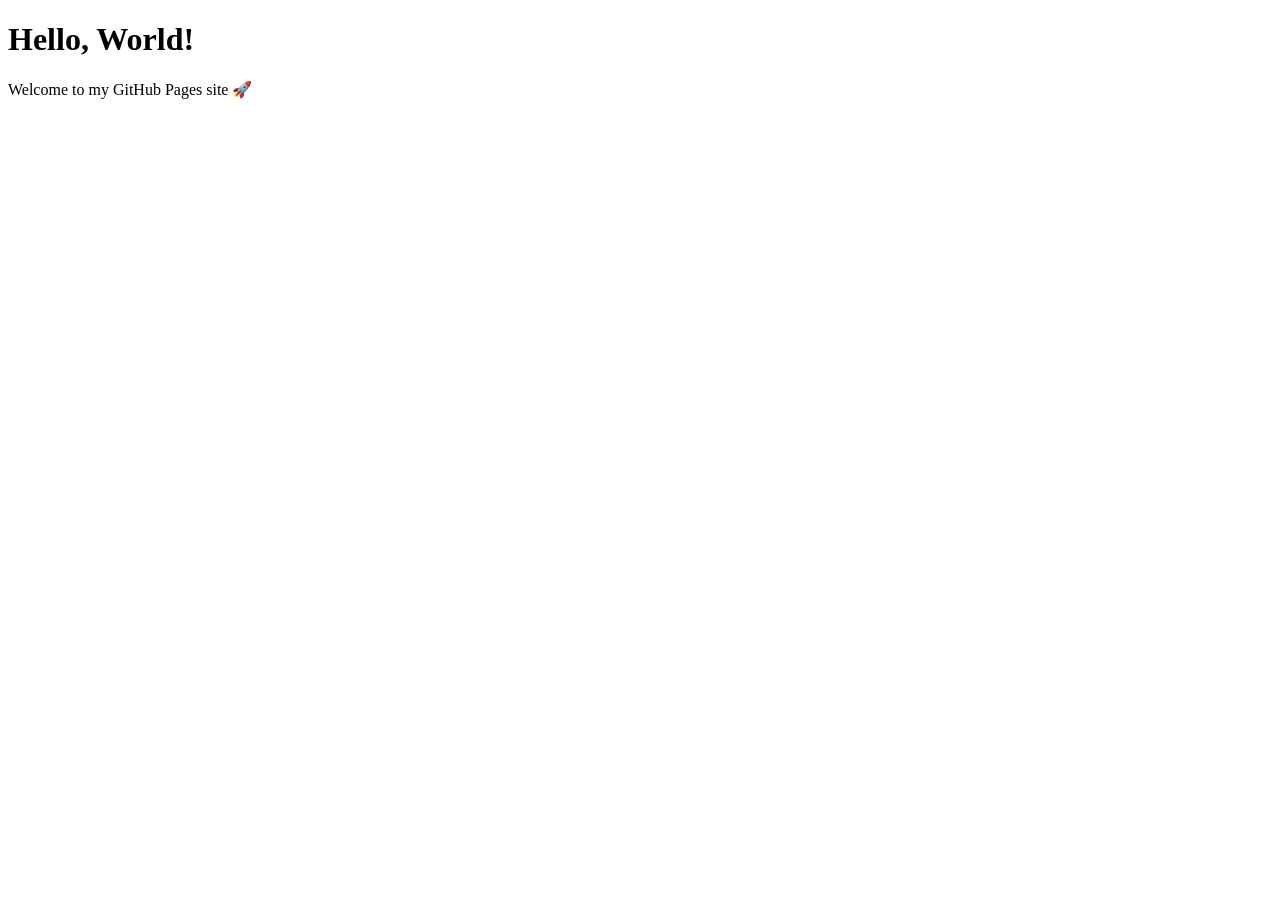
==== index.html @ f32f988d "Create index.html the main content" ====
<!DOCTYPE html>
<html>
<head>
  <title>My Website</title>
  <link rel="stylesheet" href="style.css">
</head>
<body>
  <h1>Hello, World!</h1>
  <p>Welcome to my GitHub Pages site 🚀</p>
</body>
</html>
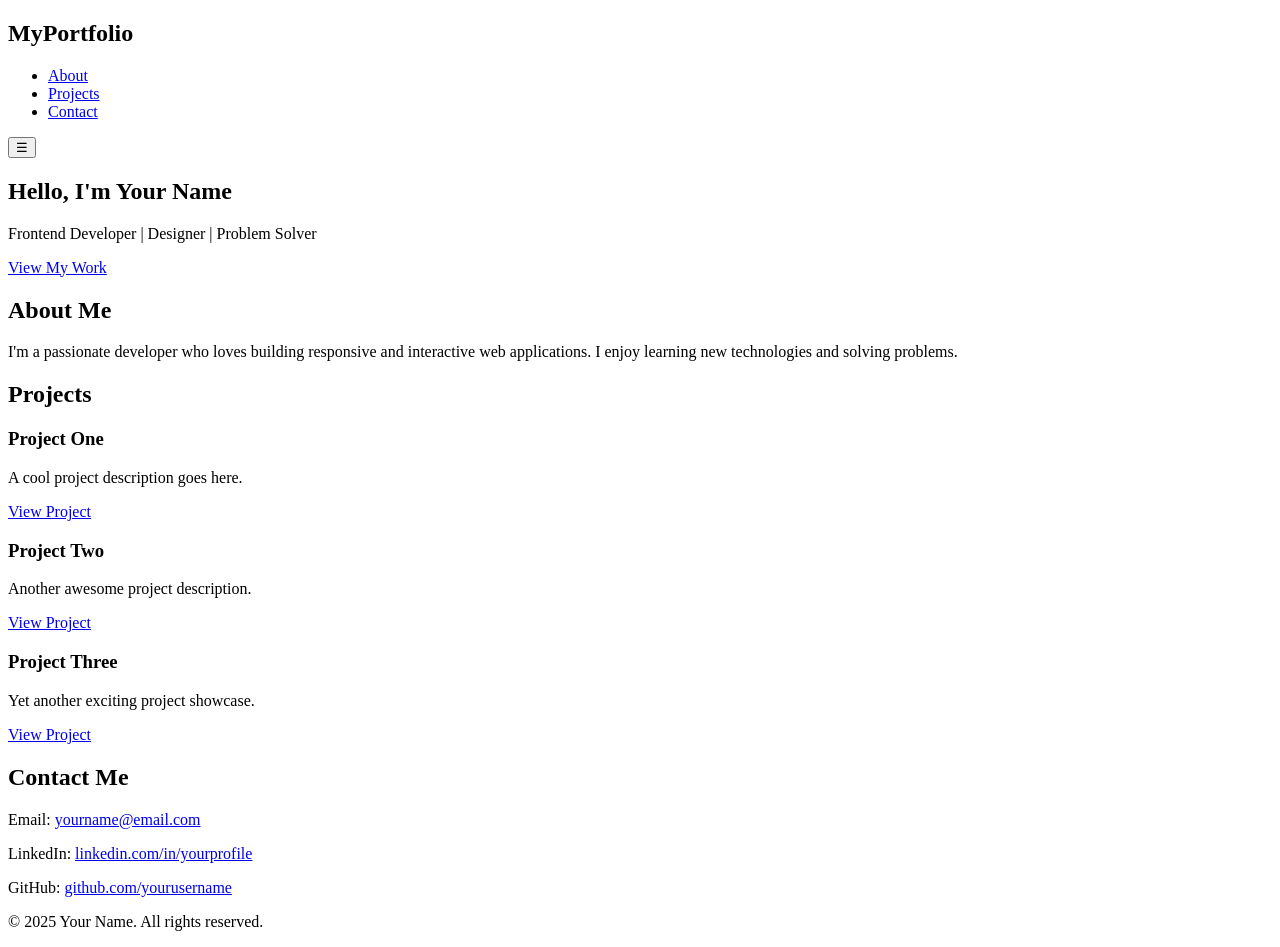
==== commit 54ddad74: "Update index.html" ====
--- a/index.html
+++ b/index.html
@@ -1,11 +1,77 @@
 <!DOCTYPE html>
-<html>
+<html lang="en">
 <head>
-  <title>My Website</title>
+  <meta charset="UTF-8">
+  <meta name="viewport" content="width=device-width, initial-scale=1.0">
+  <title>My Portfolio</title>
   <link rel="stylesheet" href="style.css">
 </head>
 <body>
-  <h1>Hello, World!</h1>
-  <p>Welcome to my GitHub Pages site 🚀</p>
+  <!-- Navigation -->
+  <header>
+    <nav class="navbar">
+      <h1 class="logo">MyPortfolio</h1>
+      <ul class="nav-links">
+        <li><a href="#about">About</a></li>
+        <li><a href="#projects">Projects</a></li>
+        <li><a href="#contact">Contact</a></li>
+      </ul>
+      <button class="menu-toggle">☰</button>
+    </nav>
+  </header>
+
+  <!-- Hero Section -->
+  <section class="hero">
+    <div class="hero-content">
+      <h2>Hello, I'm <span>Your Name</span></h2>
+      <p>Frontend Developer | Designer | Problem Solver</p>
+      <a href="#projects" class="btn">View My Work</a>
+    </div>
+  </section>
+
+  <!-- About Section -->
+  <section id="about" class="about">
+    <h2>About Me</h2>
+    <p>
+      I'm a passionate developer who loves building responsive and interactive
+      web applications. I enjoy learning new technologies and solving problems.
+    </p>
+  </section>
+
+  <!-- Projects Section -->
+  <section id="projects" class="projects">
+    <h2>Projects</h2>
+    <div class="project-grid">
+      <div class="project-card">
+        <h3>Project One</h3>
+        <p>A cool project description goes here.</p>
+        <a href="#" target="_blank">View Project</a>
+      </div>
+      <div class="project-card">
+        <h3>Project Two</h3>
+        <p>Another awesome project description.</p>
+        <a href="#" target="_blank">View Project</a>
+      </div>
+      <div class="project-card">
+        <h3>Project Three</h3>
+        <p>Yet another exciting project showcase.</p>
+        <a href="#" target="_blank">View Project</a>
+      </div>
+    </div>
+  </section>
+
+  <!-- Contact Section -->
+  <section id="contact" class="contact">
+    <h2>Contact Me</h2>
+    <p>Email: <a href="mailto:yourname@email.com">yourname@email.com</a></p>
+    <p>LinkedIn: <a href="#">linkedin.com/in/yourprofile</a></p>
+    <p>GitHub: <a href="#">github.com/yourusername</a></p>
+  </section>
+
+  <footer>
+    <p>© 2025 Your Name. All rights reserved.</p>
+  </footer>
+
+  <script src="script.js"></script>
 </body>
 </html>
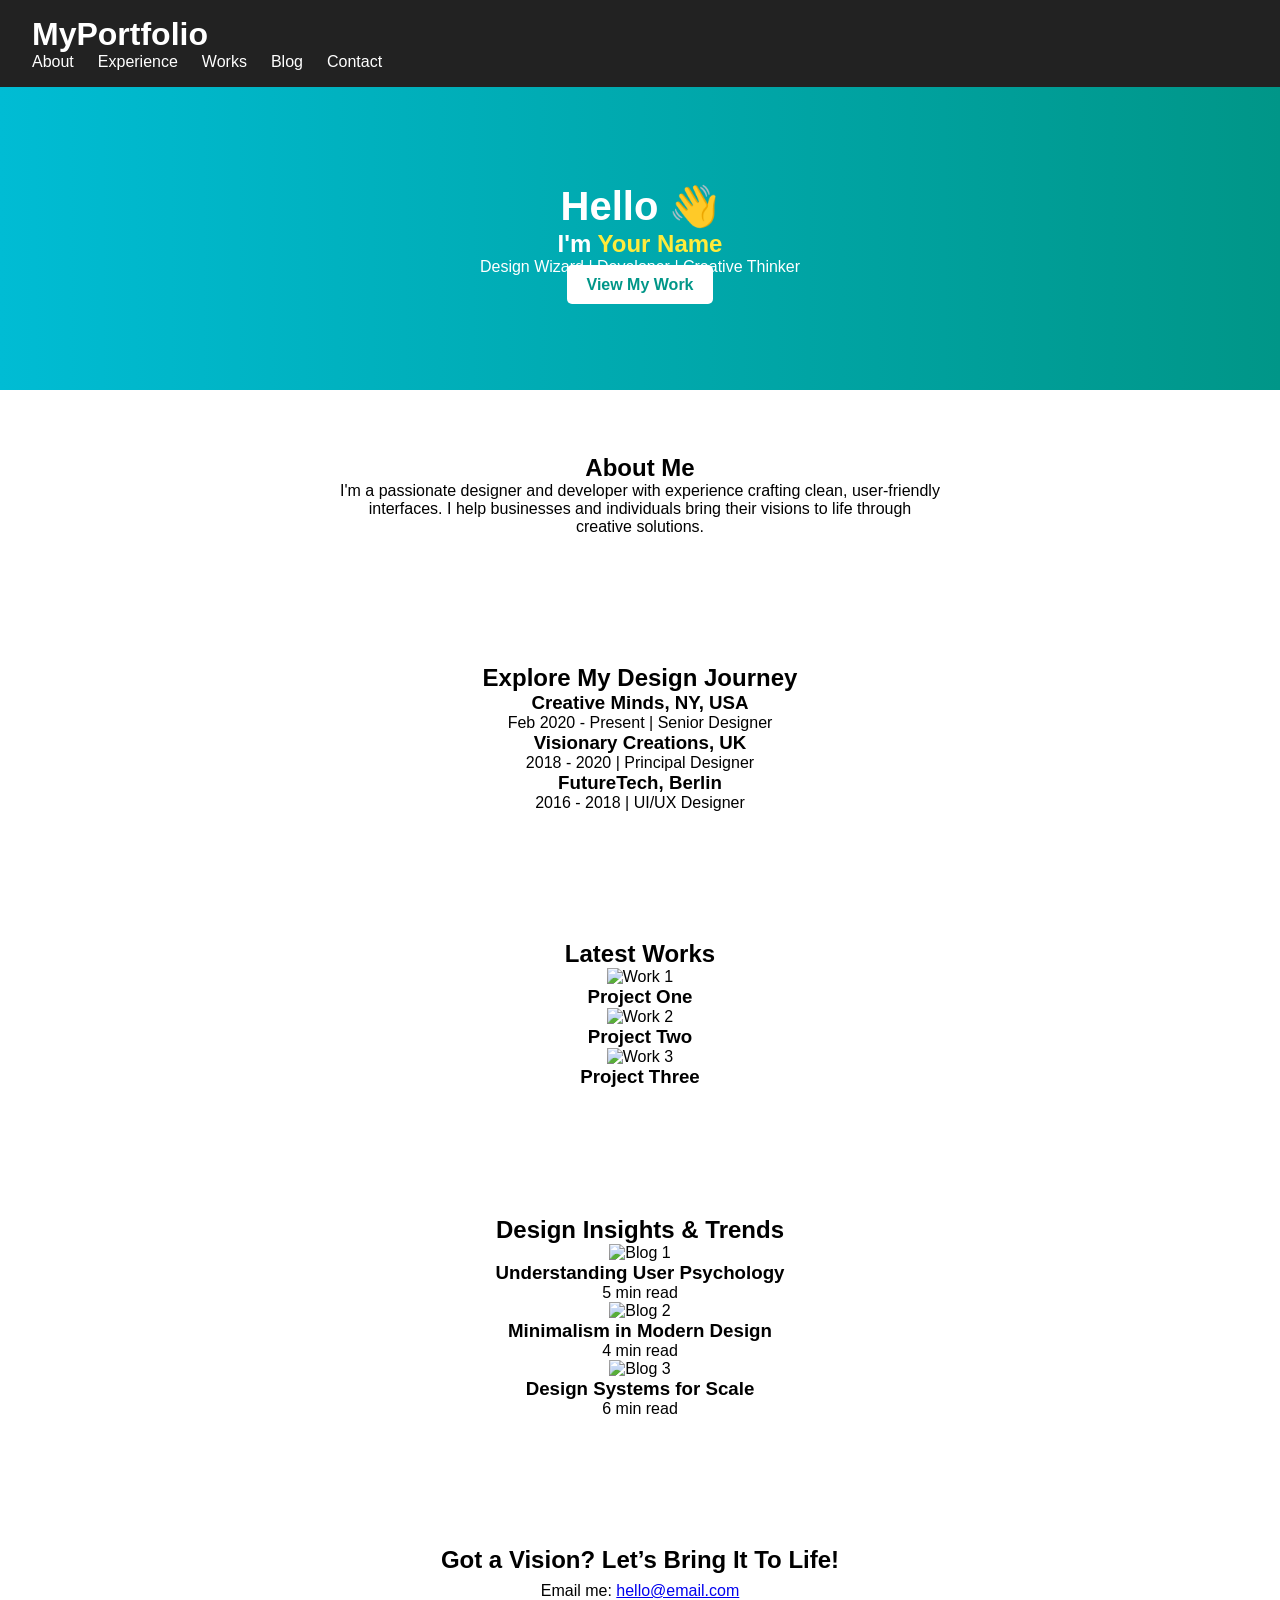
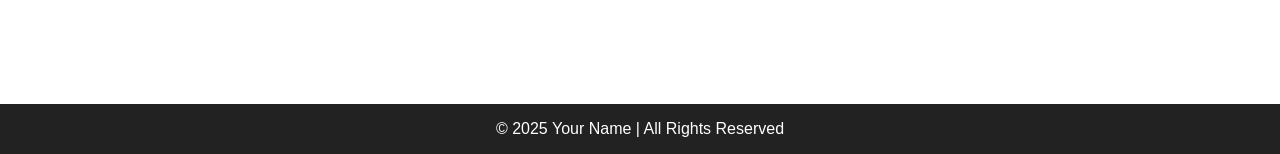
==== commit 08424e68: "Update index.html update UI" ====
--- a/index.html
+++ b/index.html
@@ -3,73 +3,115 @@
 <head>
   <meta charset="UTF-8">
   <meta name="viewport" content="width=device-width, initial-scale=1.0">
-  <title>My Portfolio</title>
+  <title>Personal Portfolio</title>
   <link rel="stylesheet" href="style.css">
 </head>
 <body>
-  <!-- Navigation -->
-  <header>
-    <nav class="navbar">
+  <!-- Navbar -->
+  <header class="navbar">
+    <div class="container nav-container">
       <h1 class="logo">MyPortfolio</h1>
-      <ul class="nav-links">
-        <li><a href="#about">About</a></li>
-        <li><a href="#projects">Projects</a></li>
-        <li><a href="#contact">Contact</a></li>
-      </ul>
-      <button class="menu-toggle">☰</button>
-    </nav>
+      <nav>
+        <ul class="nav-links">
+          <li><a href="#about">About</a></li>
+          <li><a href="#experience">Experience</a></li>
+          <li><a href="#portfolio">Works</a></li>
+          <li><a href="#blog">Blog</a></li>
+          <li><a href="#contact">Contact</a></li>
+        </ul>
+      </nav>
+    </div>
   </header>
 
   <!-- Hero Section -->
   <section class="hero">
-    <div class="hero-content">
-      <h2>Hello, I'm <span>Your Name</span></h2>
-      <p>Frontend Developer | Designer | Problem Solver</p>
-      <a href="#projects" class="btn">View My Work</a>
+    <div class="container hero-content">
+      <h2>Hello 👋</h2>
+      <h1>I'm <span>Your Name</span></h1>
+      <p>Design Wizard | Developer | Creative Thinker</p>
+      <a href="#portfolio" class="btn">View My Work</a>
     </div>
   </section>
 
   <!-- About Section -->
-  <section id="about" class="about">
+  <section id="about" class="about container">
     <h2>About Me</h2>
     <p>
-      I'm a passionate developer who loves building responsive and interactive
-      web applications. I enjoy learning new technologies and solving problems.
+      I'm a passionate designer and developer with experience crafting clean,
+      user-friendly interfaces. I help businesses and individuals bring their
+      visions to life through creative solutions.
     </p>
   </section>
 
-  <!-- Projects Section -->
-  <section id="projects" class="projects">
-    <h2>Projects</h2>
-    <div class="project-grid">
-      <div class="project-card">
+  <!-- Experience Section -->
+  <section id="experience" class="experience container">
+    <h2>Explore My Design Journey</h2>
+    <div class="experience-list">
+      <div class="exp-item">
+        <h3>Creative Minds, NY, USA</h3>
+        <p>Feb 2020 - Present | Senior Designer</p>
+      </div>
+      <div class="exp-item">
+        <h3>Visionary Creations, UK</h3>
+        <p>2018 - 2020 | Principal Designer</p>
+      </div>
+      <div class="exp-item">
+        <h3>FutureTech, Berlin</h3>
+        <p>2016 - 2018 | UI/UX Designer</p>
+      </div>
+    </div>
+  </section>
+
+  <!-- Portfolio Section -->
+  <section id="portfolio" class="portfolio container">
+    <h2>Latest Works</h2>
+    <div class="grid">
+      <div class="card">
+        <img src="images/work1.jpg" alt="Work 1">
         <h3>Project One</h3>
-        <p>A cool project description goes here.</p>
-        <a href="#" target="_blank">View Project</a>
       </div>
-      <div class="project-card">
+      <div class="card">
+        <img src="images/work2.jpg" alt="Work 2">
         <h3>Project Two</h3>
-        <p>Another awesome project description.</p>
-        <a href="#" target="_blank">View Project</a>
       </div>
-      <div class="project-card">
+      <div class="card">
+        <img src="images/work3.jpg" alt="Work 3">
         <h3>Project Three</h3>
-        <p>Yet another exciting project showcase.</p>
-        <a href="#" target="_blank">View Project</a>
+      </div>
+    </div>
+  </section>
+
+  <!-- Blog Section -->
+  <section id="blog" class="blog container">
+    <h2>Design Insights & Trends</h2>
+    <div class="grid">
+      <div class="card">
+        <img src="images/blog1.jpg" alt="Blog 1">
+        <h3>Understanding User Psychology</h3>
+        <p>5 min read</p>
+      </div>
+      <div class="card">
+        <img src="images/blog2.jpg" alt="Blog 2">
+        <h3>Minimalism in Modern Design</h3>
+        <p>4 min read</p>
+      </div>
+      <div class="card">
+        <img src="images/blog3.jpg" alt="Blog 3">
+        <h3>Design Systems for Scale</h3>
+        <p>6 min read</p>
       </div>
     </div>
   </section>
 
   <!-- Contact Section -->
-  <section id="contact" class="contact">
-    <h2>Contact Me</h2>
-    <p>Email: <a href="mailto:yourname@email.com">yourname@email.com</a></p>
-    <p>LinkedIn: <a href="#">linkedin.com/in/yourprofile</a></p>
-    <p>GitHub: <a href="#">github.com/yourusername</a></p>
+  <section id="contact" class="contact container">
+    <h2>Got a Vision? Let’s Bring It To Life!</h2>
+    <p>Email me: <a href="mailto:hello@email.com">hello@email.com</a></p>
   </section>
 
-  <footer>
-    <p>© 2025 Your Name. All rights reserved.</p>
+  <!-- Footer -->
+  <footer class="footer">
+    <p>© 2025 Your Name | All Rights Reserved</p>
   </footer>
 
   <script src="script.js"></script>
--- a/style.css
+++ b/style.css
@@ -0,0 +1,147 @@
+/* Reset */
+* {
+  margin: 0;
+  padding: 0;
+  box-sizing: border-box;
+  font-family: Arial, sans-serif;
+}
+
+/* Navbar */
+header {
+  background: #222;
+  color: #fff;
+  padding: 1rem 2rem;
+  position: sticky;
+  top: 0;
+  z-index: 1000;
+}
+
+.navbar {
+  display: flex;
+  justify-content: space-between;
+  align-items: center;
+}
+
+.nav-links {
+  list-style: none;
+  display: flex;
+  gap: 1.5rem;
+}
+
+.nav-links a {
+  text-decoration: none;
+  color: white;
+  transition: color 0.3s;
+}
+
+.nav-links a:hover {
+  color: #00bcd4;
+}
+
+.menu-toggle {
+  display: none;
+  background: none;
+  border: none;
+  color: white;
+  font-size: 1.5rem;
+}
+
+/* Hero Section */
+.hero {
+  background: linear-gradient(to right, #00bcd4, #009688);
+  color: white;
+  text-align: center;
+  padding: 6rem 2rem;
+}
+
+.hero h2 {
+  font-size: 2.5rem;
+}
+
+.hero span {
+  color: #ffeb3b;
+}
+
+.hero .btn {
+  margin-top: 1.5rem;
+  padding: 0.7rem 1.2rem;
+  background: white;
+  color: #009688;
+  border: none;
+  border-radius: 5px;
+  text-decoration: none;
+  font-weight: bold;
+}
+
+/* Sections */
+section {
+  padding: 4rem 2rem;
+  text-align: center;
+}
+
+.about p {
+  max-width: 600px;
+  margin: auto;
+}
+
+/* Projects */
+.project-grid {
+  display: grid;
+  grid-template-columns: repeat(auto-fit, minmax(250px, 1fr));
+  gap: 1.5rem;
+  margin-top: 2rem;
+}
+
+.project-card {
+  background: #f4f4f4;
+  padding: 1.5rem;
+  border-radius: 10px;
+  transition: transform 0.3s;
+}
+
+.project-card:hover {
+  transform: translateY(-5px);
+}
+
+.project-card a {
+  display: inline-block;
+  margin-top: 1rem;
+  text-decoration: none;
+  color: #009688;
+  font-weight: bold;
+}
+
+/* Contact */
+.contact p {
+  margin: 0.5rem 0;
+}
+
+footer {
+  background: #222;
+  color: white;
+  padding: 1rem;
+  text-align: center;
+  margin-top: 2rem;
+}
+
+/* Responsive */
+@media (max-width: 768px) {
+  .nav-links {
+    display: none;
+    flex-direction: column;
+    background: #333;
+    padding: 1rem;
+    position: absolute;
+    top: 60px;
+    right: 0;
+    width: 200px;
+  }
+
+  .nav-links.active {
+    display: flex;
+  }
+
+  .menu-toggle {
+    display: block;
+  }
+}
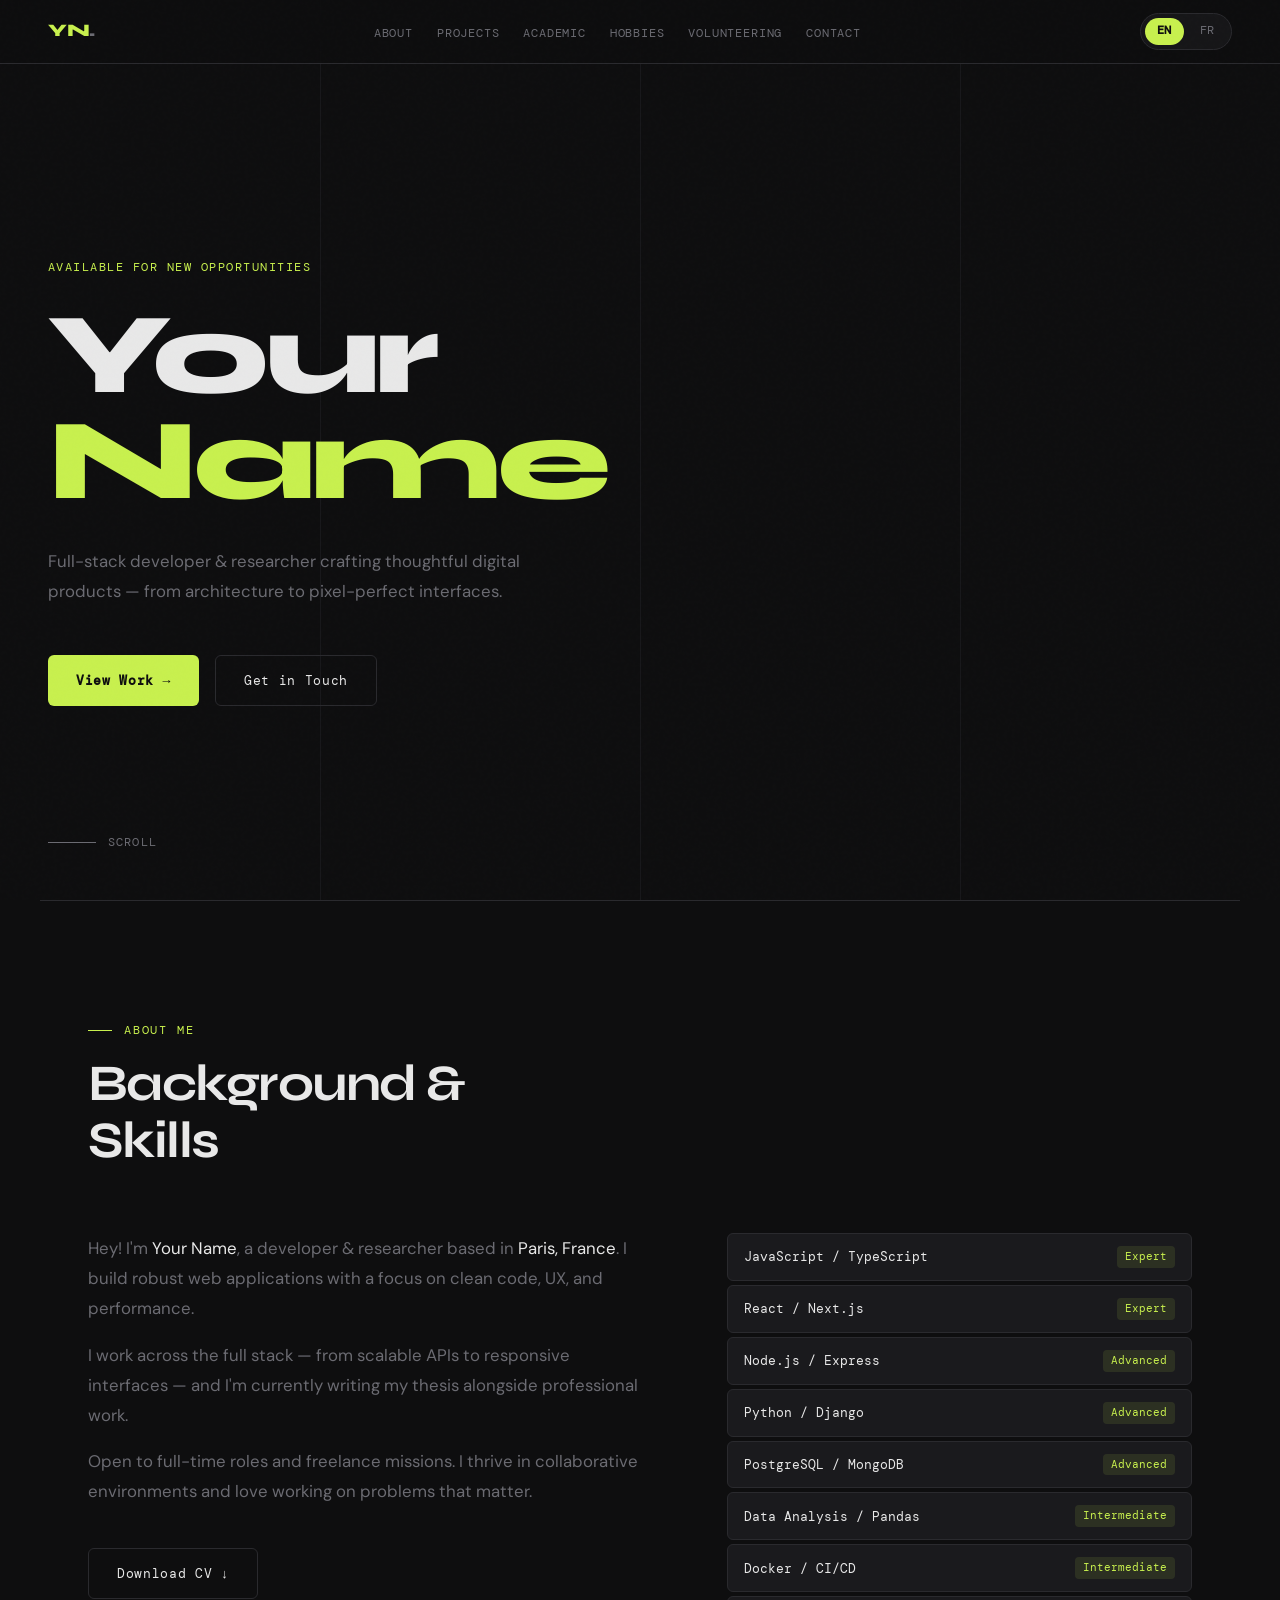
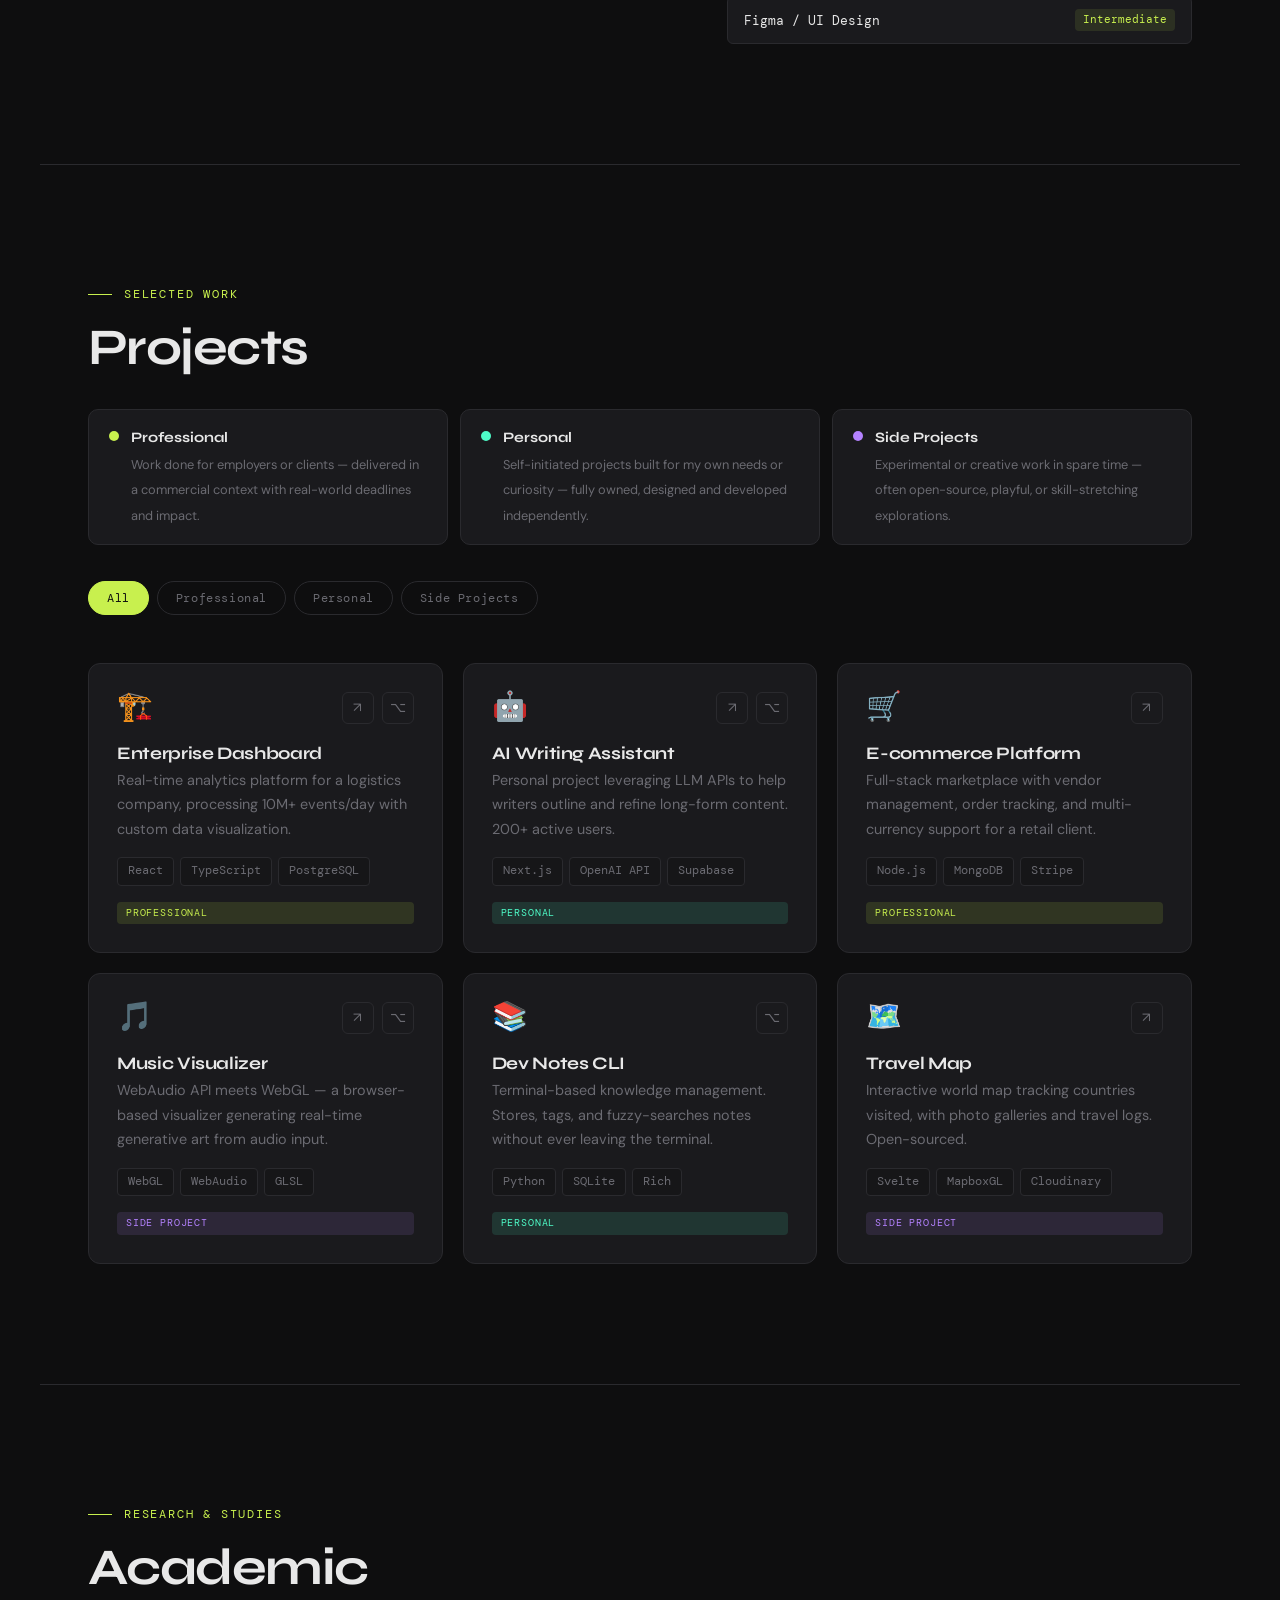
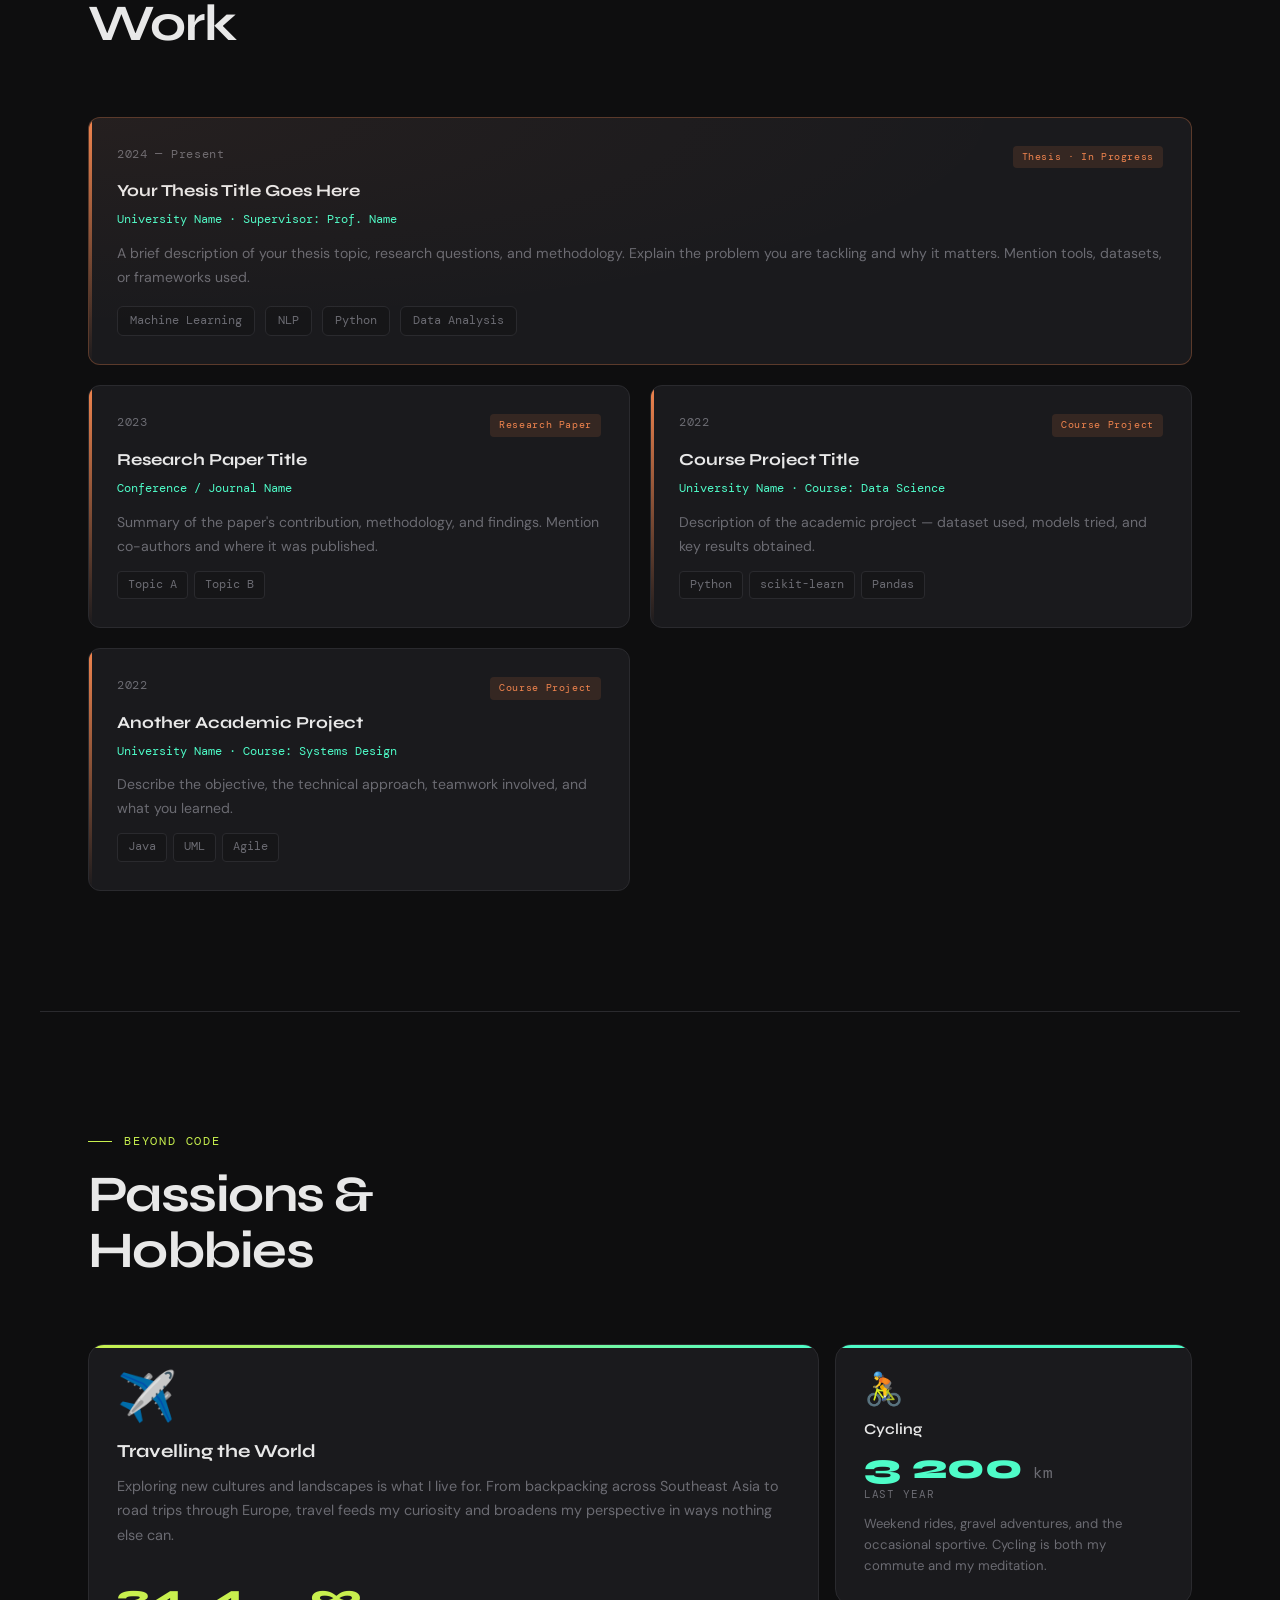
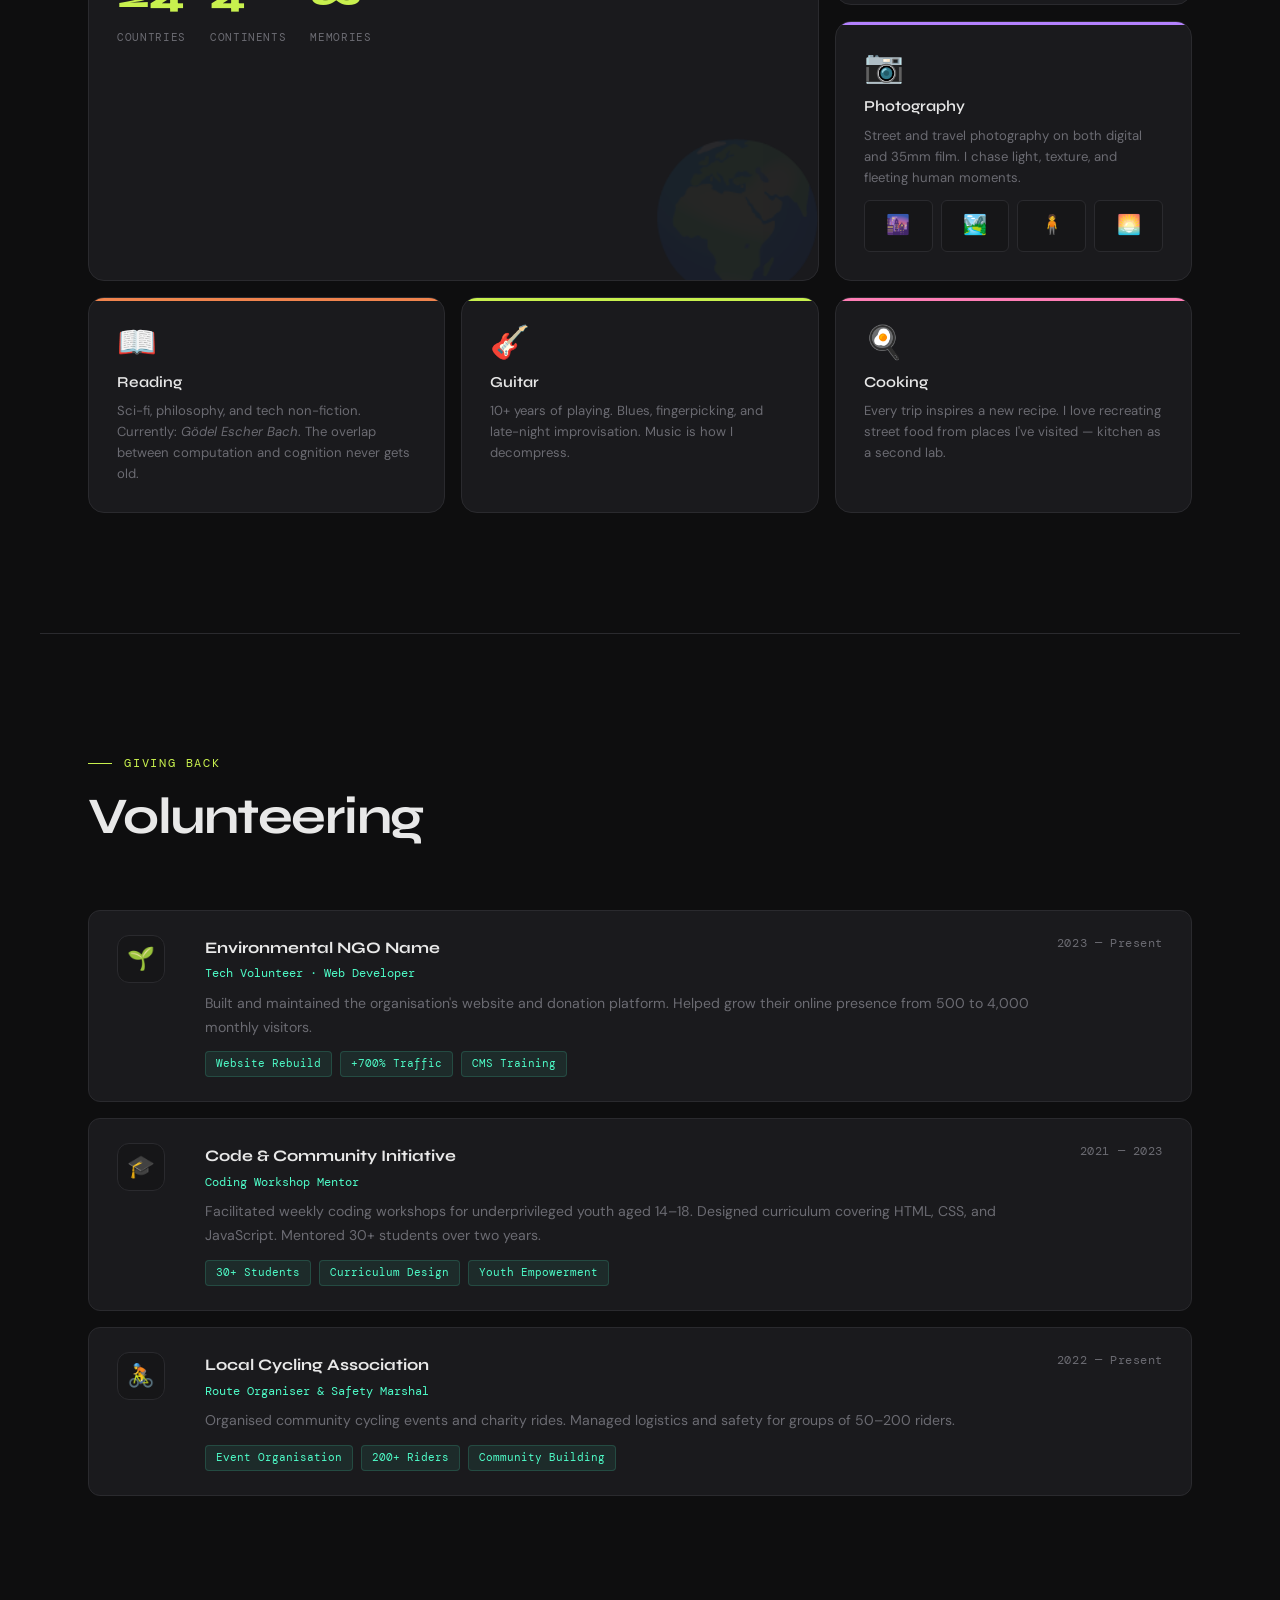
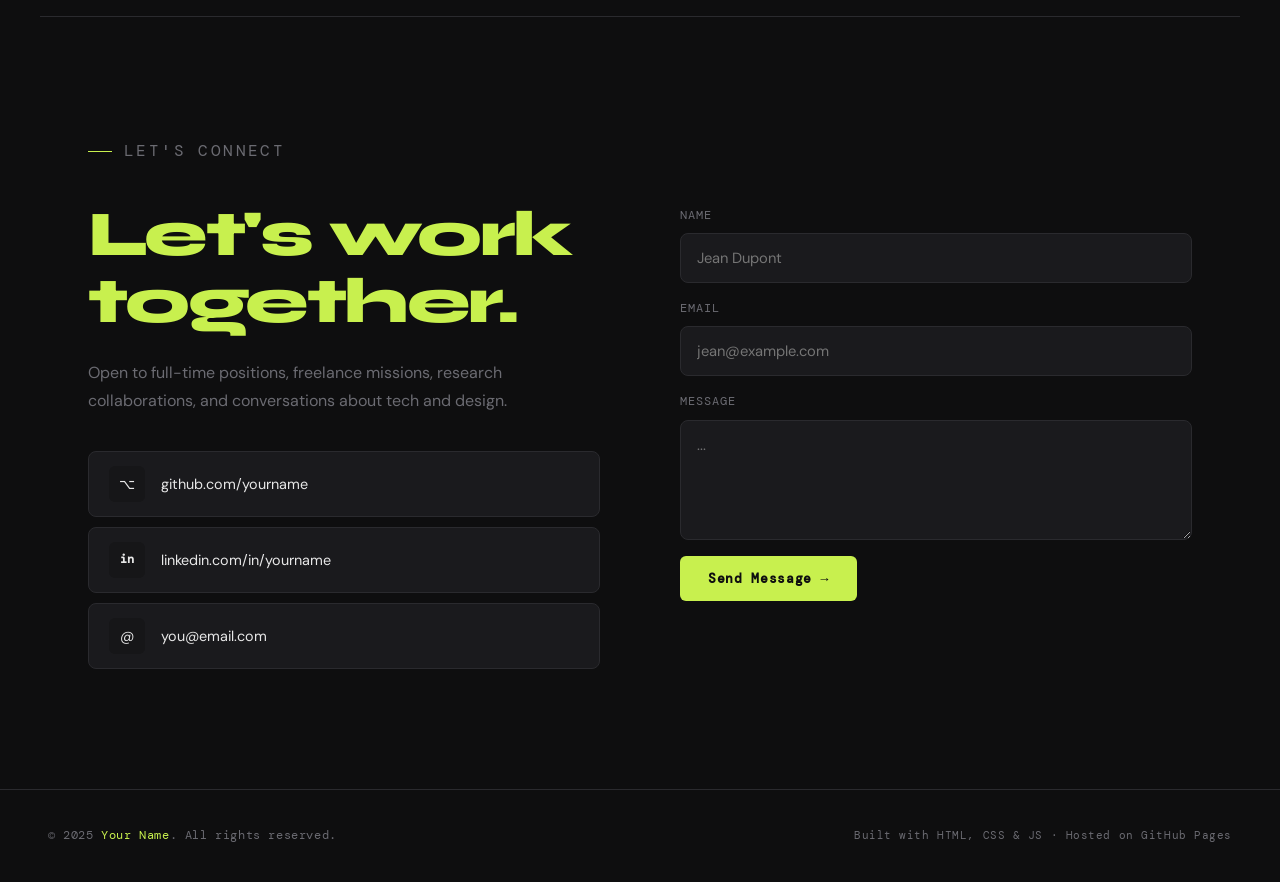
==== commit 171566f5: "just testing" ====
--- a/index.html
+++ b/index.html
@@ -1,119 +1,477 @@
 <!DOCTYPE html>
 <html lang="en">
 <head>
-  <meta charset="UTF-8">
-  <meta name="viewport" content="width=device-width, initial-scale=1.0">
-  <title>Personal Portfolio</title>
-  <link rel="stylesheet" href="style.css">
+  <meta charset="UTF-8"/>
+  <meta name="viewport" content="width=device-width, initial-scale=1.0"/>
+  <title>Portfolio — Your Name</title>
+  <link rel="preconnect" href="https://fonts.googleapis.com">
+  <link href="https://fonts.googleapis.com/css2?family=Syne:wght@400;600;700;800&family=DM+Mono:ital,wght@0,300;0,400;1,300&family=DM+Sans:ital,opsz,wght@0,9..40,300;0,9..40,400;1,9..40,300&display=swap" rel="stylesheet">
+  <style>
+    :root{--bg:#0e0e0f;--surface:#161618;--border:#2a2a2e;--accent:#c8f04e;--accent2:#4efcc8;--accent3:#b482ff;--text:#e8e8e8;--muted:#6b6b72;--card:#1a1a1d;}
+    *{margin:0;padding:0;box-sizing:border-box;}
+    html{scroll-behavior:smooth;}
+    body{background:var(--bg);color:var(--text);font-family:'DM Sans',sans-serif;font-size:16px;line-height:1.6;overflow-x:hidden;}
+    body::before{content:'';position:fixed;inset:0;background-image:url("data:image/svg+xml,%3Csvg viewBox='0 0 256 256' xmlns='http://www.w3.org/2000/svg'%3E%3Cfilter id='n'%3E%3CfeTurbulence type='fractalNoise' baseFrequency='0.9' numOctaves='4' stitchTiles='stitch'/%3E%3C/filter%3E%3Crect width='100%25' height='100%25' filter='url(%23n)' opacity='0.04'/%3E%3C/svg%3E");pointer-events:none;z-index:9999;opacity:.35;}
+    nav{position:fixed;top:0;left:0;right:0;z-index:100;display:flex;align-items:center;justify-content:space-between;padding:0 48px;height:64px;background:rgba(14,14,15,.88);backdrop-filter:blur(16px);border-bottom:1px solid var(--border);}
+    .nav-logo{font-family:'Syne',sans-serif;font-weight:800;font-size:1.1rem;letter-spacing:-.02em;color:var(--accent);text-decoration:none;}
+    .nav-links{display:flex;gap:24px;list-style:none;align-items:center;}
+    .nav-links a{font-family:'DM Mono',monospace;font-size:.72rem;color:var(--muted);text-decoration:none;letter-spacing:.07em;text-transform:uppercase;transition:color .2s;}
+    .nav-links a:hover{color:var(--text);}
+    .lang-toggle{display:flex;align-items:center;gap:4px;background:var(--surface);border:1px solid var(--border);border-radius:100px;padding:4px;cursor:pointer;user-select:none;}
+    .lang-btn{font-family:'DM Mono',monospace;font-size:.72rem;padding:4px 12px;border-radius:100px;letter-spacing:.05em;transition:all .25s;color:var(--muted);}
+    .lang-btn.active{background:var(--accent);color:#0e0e0f;font-weight:600;}
+    #hero{min-height:100vh;display:flex;flex-direction:column;justify-content:center;padding:64px 48px 0;position:relative;overflow:hidden;}
+    .hero-grid-line{position:absolute;top:0;bottom:0;width:1px;background:var(--border);opacity:.4;}
+    .hero-grid-line:nth-child(1){left:25%}.hero-grid-line:nth-child(2){left:50%}.hero-grid-line:nth-child(3){left:75%}
+    .hero-eyebrow{font-family:'DM Mono',monospace;font-size:.78rem;color:var(--accent);letter-spacing:.12em;text-transform:uppercase;margin-bottom:24px;opacity:0;animation:fadeUp .8s .1s forwards;}
+    .hero-name{font-family:'Syne',sans-serif;font-weight:800;font-size:clamp(3.5rem,9vw,8rem);line-height:.92;letter-spacing:-.04em;margin-bottom:32px;opacity:0;animation:fadeUp .8s .25s forwards;}
+    .hero-name span{color:var(--accent);}
+    .hero-tagline{font-size:1.05rem;color:var(--muted);max-width:520px;line-height:1.8;margin-bottom:48px;opacity:0;animation:fadeUp .8s .4s forwards;}
+    .hero-cta{display:flex;gap:16px;flex-wrap:wrap;opacity:0;animation:fadeUp .8s .55s forwards;}
+    .hero-scroll{position:absolute;bottom:48px;left:48px;display:flex;align-items:center;gap:12px;opacity:0;animation:fadeUp .8s .9s forwards;}
+    .scroll-line{width:48px;height:1px;background:var(--muted);animation:scrollPulse 2s ease-in-out infinite;}
+    .hero-scroll span{font-family:'DM Mono',monospace;font-size:.72rem;color:var(--muted);letter-spacing:.1em;text-transform:uppercase;}
+    .btn{font-family:'DM Mono',monospace;font-size:.82rem;letter-spacing:.05em;padding:14px 28px;border-radius:6px;text-decoration:none;display:inline-flex;align-items:center;gap:8px;transition:all .2s;cursor:pointer;border:none;}
+    .btn-primary{background:var(--accent);color:#0e0e0f;font-weight:600;}
+    .btn-primary:hover{background:#d4f760;transform:translateY(-2px);}
+    .btn-ghost{background:transparent;color:var(--text);border:1px solid var(--border);}
+    .btn-ghost:hover{border-color:var(--accent);color:var(--accent);transform:translateY(-2px);}
+    section{padding:120px 48px;max-width:1200px;margin:0 auto;}
+    .section-label{font-family:'DM Mono',monospace;font-size:.75rem;color:var(--accent);letter-spacing:.15em;text-transform:uppercase;margin-bottom:16px;display:flex;align-items:center;gap:12px;}
+    .section-label::before{content:'';display:inline-block;width:24px;height:1px;background:var(--accent);}
+    .section-title{font-family:'Syne',sans-serif;font-weight:700;font-size:clamp(2rem,4vw,3.2rem);letter-spacing:-.03em;margin-bottom:64px;line-height:1.1;}
+    .reveal{opacity:0;transform:translateY(32px);transition:opacity .7s ease,transform .7s ease;}
+    .reveal.visible{opacity:1;transform:translateY(0);}
+    #about{border-top:1px solid var(--border);}
+    .about-grid{display:grid;grid-template-columns:1.2fr 1fr;gap:80px;align-items:start;}
+    .about-bio p{color:var(--muted);margin-bottom:16px;font-size:1.05rem;line-height:1.8;}
+    .about-bio p strong{color:var(--text);font-weight:400;}
+    .skills-list{display:flex;flex-direction:column;gap:4px;}
+    .skill-item{display:flex;align-items:center;justify-content:space-between;padding:12px 16px;background:var(--card);border:1px solid var(--border);border-radius:6px;font-family:'DM Mono',monospace;font-size:.82rem;transition:border-color .2s;}
+    .skill-item:hover{border-color:var(--accent);}
+    .skill-tag{font-size:.7rem;padding:2px 8px;border-radius:4px;background:rgba(200,240,78,.1);color:var(--accent);}
+    #projects{border-top:1px solid var(--border);}
+    .project-legend{display:flex;flex-wrap:wrap;gap:12px;margin-bottom:36px;}
+    .legend-item{display:flex;align-items:flex-start;gap:12px;padding:16px 20px;background:var(--card);border:1px solid var(--border);border-radius:10px;flex:1;min-width:200px;}
+    .legend-dot{width:10px;height:10px;border-radius:50%;margin-top:5px;flex-shrink:0;}
+    .legend-dot.pro{background:var(--accent);}
+    .legend-dot.personal{background:var(--accent2);}
+    .legend-dot.side{background:var(--accent3);}
+    .legend-text strong{font-family:'Syne',sans-serif;font-size:.9rem;display:block;margin-bottom:2px;}
+    .legend-text span{font-size:.8rem;color:var(--muted);line-height:1.5;}
+    .projects-filter{display:flex;gap:8px;margin-bottom:48px;flex-wrap:wrap;}
+    .filter-btn{font-family:'DM Mono',monospace;font-size:.75rem;letter-spacing:.05em;padding:8px 18px;border-radius:100px;border:1px solid var(--border);background:transparent;color:var(--muted);cursor:pointer;transition:all .2s;}
+    .filter-btn:hover,.filter-btn.active{background:var(--accent);color:#0e0e0f;border-color:var(--accent);}
+    .projects-grid{display:grid;grid-template-columns:repeat(auto-fill,minmax(340px,1fr));gap:20px;}
+    .project-card{background:var(--card);border:1px solid var(--border);border-radius:12px;padding:28px;transition:all .3s;display:flex;flex-direction:column;gap:16px;position:relative;overflow:hidden;}
+    .project-card::before{content:'';position:absolute;top:0;left:0;right:0;height:2px;background:linear-gradient(90deg,var(--accent),var(--accent2));transform:scaleX(0);transform-origin:left;transition:transform .3s;}
+    .project-card:hover{border-color:#3a3a3e;transform:translateY(-4px);box-shadow:0 20px 60px rgba(0,0,0,.4);}
+    .project-card:hover::before{transform:scaleX(1);}
+    .project-header{display:flex;align-items:flex-start;justify-content:space-between;}
+    .project-icon{font-size:1.8rem;line-height:1;}
+    .project-links{display:flex;gap:8px;}
+    .project-link{width:32px;height:32px;border-radius:6px;border:1px solid var(--border);display:flex;align-items:center;justify-content:center;color:var(--muted);text-decoration:none;font-size:.85rem;transition:all .2s;}
+    .project-link:hover{border-color:var(--accent);color:var(--accent);}
+    .project-title{font-family:'Syne',sans-serif;font-weight:700;font-size:1.1rem;letter-spacing:-.02em;}
+    .project-desc{color:var(--muted);font-size:.9rem;line-height:1.7;flex:1;}
+    .project-tags{display:flex;flex-wrap:wrap;gap:6px;}
+    .tag{font-family:'DM Mono',monospace;font-size:.72rem;padding:4px 10px;border-radius:4px;background:var(--surface);border:1px solid var(--border);color:var(--muted);}
+    .project-badge{font-family:'DM Mono',monospace;font-size:.65rem;padding:3px 9px;border-radius:4px;letter-spacing:.08em;text-transform:uppercase;white-space:nowrap;}
+    .badge-pro{background:rgba(200,240,78,.12);color:var(--accent);}
+    .badge-personal{background:rgba(78,252,200,.12);color:var(--accent2);}
+    .badge-side{background:rgba(180,130,255,.12);color:var(--accent3);}
+    .badge-academic{background:rgba(240,132,78,.12);color:#f0844e;}
+    #academic{border-top:1px solid var(--border);}
+    .academic-grid{display:grid;grid-template-columns:1fr 1fr;gap:20px;}
+    .academic-card{background:var(--card);border:1px solid var(--border);border-radius:12px;padding:28px;transition:all .3s;position:relative;overflow:hidden;}
+    .academic-card::after{content:'';position:absolute;left:0;top:0;bottom:0;width:3px;background:linear-gradient(180deg,#f0844e,rgba(240,132,78,0));border-radius:3px 0 0 3px;}
+    .academic-card:hover{border-color:#3a3a3e;transform:translateY(-3px);box-shadow:0 16px 48px rgba(0,0,0,.4);}
+    .academic-card-top{display:flex;justify-content:space-between;align-items:flex-start;margin-bottom:12px;}
+    .academic-year{font-family:'DM Mono',monospace;font-size:.72rem;color:var(--muted);letter-spacing:.06em;}
+    .academic-badge{font-family:'DM Mono',monospace;font-size:.65rem;padding:3px 9px;border-radius:4px;background:rgba(240,132,78,.12);color:#f0844e;letter-spacing:.06em;}
+    .academic-title{font-family:'Syne',sans-serif;font-weight:700;font-size:1.05rem;margin-bottom:8px;line-height:1.3;}
+    .academic-institution{font-size:.78rem;color:var(--accent2);margin-bottom:12px;font-family:'DM Mono',monospace;}
+    .academic-desc{font-size:.88rem;color:var(--muted);line-height:1.7;}
+    .thesis-card{grid-column:1/-1;border-color:rgba(240,132,78,.3);}
+    .thesis-card::before{content:'';position:absolute;inset:0;background:radial-gradient(ellipse at top left,rgba(240,132,78,.05),transparent 60%);pointer-events:none;}
+    .thesis-meta{display:flex;gap:10px;flex-wrap:wrap;margin-top:16px;}
+    .thesis-chip{font-family:'DM Mono',monospace;font-size:.72rem;padding:5px 12px;border-radius:6px;background:var(--surface);border:1px solid var(--border);color:var(--muted);}
+    #hobbies{border-top:1px solid var(--border);}
+    .hobbies-bento{display:grid;grid-template-columns:repeat(6,1fr);gap:16px;}
+    .hobby-bento-card{background:var(--card);border:1px solid var(--border);border-radius:16px;padding:28px;transition:all .3s;overflow:hidden;position:relative;}
+    .hobby-bento-card:hover{transform:translateY(-4px);box-shadow:0 20px 60px rgba(0,0,0,.4);border-color:#3a3a3e;}
+    .hbc-travel{grid-column:span 4;grid-row:span 2;min-height:280px;}
+    .hbc-cycling,.hbc-photo,.hbc-read,.hbc-music,.hbc-misc{grid-column:span 2;}
+    .hobby-accent-bar{position:absolute;top:0;left:0;right:0;height:3px;border-radius:16px 16px 0 0;}
+    .hobby-emoji-big{font-size:3rem;margin-bottom:16px;display:block;line-height:1;}
+    .hobby-emoji-sm{font-size:2rem;margin-bottom:12px;display:block;line-height:1;}
+    .hobby-name{font-family:'Syne',sans-serif;font-weight:700;font-size:1.15rem;margin-bottom:8px;}
+    .hobby-name-sm{font-family:'Syne',sans-serif;font-weight:600;font-size:.95rem;margin-bottom:6px;}
+    .hobby-desc{color:var(--muted);font-size:.9rem;line-height:1.7;}
+    .hobby-desc-sm{color:var(--muted);font-size:.82rem;line-height:1.6;}
+    .travel-world{position:absolute;bottom:-10px;right:-10px;opacity:.06;font-size:9rem;line-height:1;pointer-events:none;}
+    .travel-stats{display:flex;gap:24px;margin-top:24px;}
+    .travel-stat .num{font-family:'Syne',sans-serif;font-weight:800;font-size:2rem;color:var(--accent);display:block;}
+    .travel-stat .lbl{font-family:'DM Mono',monospace;font-size:.68rem;color:var(--muted);letter-spacing:.06em;text-transform:uppercase;}
+    .photo-strip{display:flex;gap:8px;margin-top:12px;overflow:hidden;}
+    .photo-thumb{height:52px;flex:1;border-radius:6px;background:var(--surface);border:1px solid var(--border);display:flex;align-items:center;justify-content:center;font-size:1.2rem;}
+    .cycling-km{font-family:'Syne',sans-serif;font-weight:800;font-size:2.2rem;color:var(--accent2);line-height:1;margin:8px 0 2px;}
+    .cycling-lbl{font-family:'DM Mono',monospace;font-size:.68rem;color:var(--muted);letter-spacing:.08em;text-transform:uppercase;margin-bottom:10px;}
+    #volunteering{border-top:1px solid var(--border);}
+    .volunteer-list{display:flex;flex-direction:column;gap:16px;}
+    .volunteer-card{display:grid;grid-template-columns:64px 1fr auto;gap:24px;align-items:start;background:var(--card);border:1px solid var(--border);border-radius:12px;padding:24px 28px;transition:all .3s;}
+    .volunteer-card:hover{border-color:#3a3a3e;transform:translateX(4px);}
+    .volunteer-icon-wrap{width:48px;height:48px;background:var(--surface);border:1px solid var(--border);border-radius:12px;display:flex;align-items:center;justify-content:center;font-size:1.4rem;}
+    .volunteer-org{font-family:'Syne',sans-serif;font-weight:700;font-size:1rem;margin-bottom:4px;}
+    .volunteer-role{font-family:'DM Mono',monospace;font-size:.76rem;color:var(--accent2);margin-bottom:8px;}
+    .volunteer-desc{font-size:.88rem;color:var(--muted);line-height:1.7;}
+    .volunteer-period{font-family:'DM Mono',monospace;font-size:.72rem;color:var(--muted);letter-spacing:.05em;white-space:nowrap;}
+    .volunteer-impact{display:flex;gap:8px;margin-top:12px;flex-wrap:wrap;}
+    .impact-chip{font-family:'DM Mono',monospace;font-size:.7rem;padding:3px 10px;border-radius:4px;background:rgba(78,252,200,.08);color:var(--accent2);border:1px solid rgba(78,252,200,.15);}
+    #contact{border-top:1px solid var(--border);}
+    .contact-inner{display:grid;grid-template-columns:1fr 1fr;gap:80px;align-items:center;}
+    .contact-left h2{font-family:'Syne',sans-serif;font-weight:800;font-size:clamp(2.5rem,5vw,4rem);letter-spacing:-.04em;line-height:1.05;margin-bottom:24px;}
+    .contact-left h2 span{color:var(--accent);}
+    .contact-left p{color:var(--muted);font-size:1rem;line-height:1.75;margin-bottom:36px;}
+    .contact-socials{display:flex;flex-direction:column;gap:10px;}
+    .social-link{display:flex;align-items:center;gap:16px;padding:14px 20px;background:var(--card);border:1px solid var(--border);border-radius:8px;text-decoration:none;color:var(--text);transition:all .2s;font-size:.9rem;}
+    .social-link:hover{border-color:var(--accent);transform:translateX(4px);}
+    .social-icon{width:36px;height:36px;background:var(--surface);border-radius:6px;display:flex;align-items:center;justify-content:center;font-size:.9rem;flex-shrink:0;}
+    .contact-form{display:flex;flex-direction:column;gap:16px;}
+    .form-group{display:flex;flex-direction:column;gap:8px;}
+    .form-group label{font-family:'DM Mono',monospace;font-size:.75rem;color:var(--muted);letter-spacing:.08em;text-transform:uppercase;}
+    .form-group input,.form-group textarea{background:var(--card);border:1px solid var(--border);border-radius:8px;padding:14px 16px;color:var(--text);font-family:'DM Sans',sans-serif;font-size:.92rem;transition:border-color .2s;outline:none;resize:vertical;}
+    .form-group input:focus,.form-group textarea:focus{border-color:var(--accent);}
+    .form-group textarea{min-height:120px;}
+    footer{border-top:1px solid var(--border);padding:36px 48px;display:flex;align-items:center;justify-content:space-between;}
+    footer p{font-family:'DM Mono',monospace;font-size:.75rem;color:var(--muted);letter-spacing:.05em;}
+    footer a{color:var(--accent);text-decoration:none;}
+    @keyframes fadeUp{from{opacity:0;transform:translateY(24px)}to{opacity:1;transform:translateY(0)}}
+    @keyframes scrollPulse{0%,100%{opacity:.4}50%{opacity:1}}
+    @media(max-width:960px){
+      nav{padding:0 24px;}
+      .nav-links{display:none;}
+      #hero,section{padding-left:24px;padding-right:24px;}
+      .about-grid,.contact-inner{grid-template-columns:1fr;gap:48px;}
+      .academic-grid{grid-template-columns:1fr;}
+      .thesis-card{grid-column:auto;}
+      .hobbies-bento{grid-template-columns:1fr 1fr;}
+      .hbc-travel{grid-column:span 2;}
+      .hbc-cycling,.hbc-photo,.hbc-read,.hbc-music,.hbc-misc{grid-column:span 1;}
+      .volunteer-card{grid-template-columns:1fr;gap:12px;}
+      footer{flex-direction:column;gap:12px;text-align:center;}
+    }
+    @media(max-width:520px){
+      .hobbies-bento{grid-template-columns:1fr;}
+      .hbc-travel,.hbc-cycling,.hbc-photo,.hbc-read,.hbc-music,.hbc-misc{grid-column:span 1;}
+    }
+  </style>
 </head>
 <body>
-  <!-- Navbar -->
-  <header class="navbar">
-    <div class="container nav-container">
-      <h1 class="logo">MyPortfolio</h1>
-      <nav>
-        <ul class="nav-links">
-          <li><a href="#about">About</a></li>
-          <li><a href="#experience">Experience</a></li>
-          <li><a href="#portfolio">Works</a></li>
-          <li><a href="#blog">Blog</a></li>
-          <li><a href="#contact">Contact</a></li>
-        </ul>
-      </nav>
-    </div>
-  </header>
-
-  <!-- Hero Section -->
-  <section class="hero">
-    <div class="container hero-content">
-      <h2>Hello 👋</h2>
-      <h1>I'm <span>Your Name</span></h1>
-      <p>Design Wizard | Developer | Creative Thinker</p>
-      <a href="#portfolio" class="btn">View My Work</a>
-    </div>
-  </section>
-
-  <!-- About Section -->
-  <section id="about" class="about container">
-    <h2>About Me</h2>
-    <p>
-      I'm a passionate designer and developer with experience crafting clean,
-      user-friendly interfaces. I help businesses and individuals bring their
-      visions to life through creative solutions.
-    </p>
-  </section>
-
-  <!-- Experience Section -->
-  <section id="experience" class="experience container">
-    <h2>Explore My Design Journey</h2>
-    <div class="experience-list">
-      <div class="exp-item">
-        <h3>Creative Minds, NY, USA</h3>
-        <p>Feb 2020 - Present | Senior Designer</p>
-      </div>
-      <div class="exp-item">
-        <h3>Visionary Creations, UK</h3>
-        <p>2018 - 2020 | Principal Designer</p>
-      </div>
-      <div class="exp-item">
-        <h3>FutureTech, Berlin</h3>
-        <p>2016 - 2018 | UI/UX Designer</p>
-      </div>
-    </div>
-  </section>
-
-  <!-- Portfolio Section -->
-  <section id="portfolio" class="portfolio container">
-    <h2>Latest Works</h2>
-    <div class="grid">
-      <div class="card">
-        <img src="images/work1.jpg" alt="Work 1">
-        <h3>Project One</h3>
-      </div>
-      <div class="card">
-        <img src="images/work2.jpg" alt="Work 2">
-        <h3>Project Two</h3>
-      </div>
-      <div class="card">
-        <img src="images/work3.jpg" alt="Work 3">
-        <h3>Project Three</h3>
-      </div>
-    </div>
-  </section>
-
-  <!-- Blog Section -->
-  <section id="blog" class="blog container">
-    <h2>Design Insights & Trends</h2>
-    <div class="grid">
-      <div class="card">
-        <img src="images/blog1.jpg" alt="Blog 1">
-        <h3>Understanding User Psychology</h3>
-        <p>5 min read</p>
-      </div>
-      <div class="card">
-        <img src="images/blog2.jpg" alt="Blog 2">
-        <h3>Minimalism in Modern Design</h3>
-        <p>4 min read</p>
-      </div>
-      <div class="card">
-        <img src="images/blog3.jpg" alt="Blog 3">
-        <h3>Design Systems for Scale</h3>
-        <p>6 min read</p>
-      </div>
-    </div>
-  </section>
-
-  <!-- Contact Section -->
-  <section id="contact" class="contact container">
-    <h2>Got a Vision? Let’s Bring It To Life!</h2>
-    <p>Email me: <a href="mailto:hello@email.com">hello@email.com</a></p>
-  </section>
-
-  <!-- Footer -->
-  <footer class="footer">
-    <p>© 2025 Your Name | All Rights Reserved</p>
-  </footer>
-
-  <script src="script.js"></script>
+
+<nav>
+  <a href="#hero" class="nav-logo">YN<span style="color:var(--muted)">.</span></a>
+  <ul class="nav-links">
+    <li><a href="#about"        data-i18n="nav.about">About</a></li>
+    <li><a href="#projects"     data-i18n="nav.projects">Projects</a></li>
+    <li><a href="#academic"     data-i18n="nav.academic">Academic</a></li>
+    <li><a href="#hobbies"      data-i18n="nav.hobbies">Hobbies</a></li>
+    <li><a href="#volunteering" data-i18n="nav.volunteering">Volunteering</a></li>
+    <li><a href="#contact"      data-i18n="nav.contact">Contact</a></li>
+  </ul>
+  <div class="lang-toggle" onclick="toggleLang()">
+    <div class="lang-btn" id="btn-en">EN</div>
+    <div class="lang-btn" id="btn-fr">FR</div>
+  </div>
+</nav>
+
+<section id="hero" style="max-width:100%;padding-top:64px;">
+  <div class="hero-grid-line"></div>
+  <div class="hero-grid-line"></div>
+  <div class="hero-grid-line"></div>
+  <p class="hero-eyebrow" data-i18n="hero.eyebrow">Available for new opportunities</p>
+  <h1 class="hero-name">Your<br><span>Name</span></h1>
+  <p class="hero-tagline" data-i18n="hero.tagline">Full-stack developer &amp; researcher crafting thoughtful digital products — from architecture to pixel-perfect interfaces.</p>
+  <div class="hero-cta">
+    <a href="#projects" class="btn btn-primary" data-i18n="hero.cta1">View Work →</a>
+    <a href="#contact"  class="btn btn-ghost"   data-i18n="hero.cta2">Get in Touch</a>
+  </div>
+  <div class="hero-scroll"><div class="scroll-line"></div><span data-i18n="hero.scroll">Scroll</span></div>
+</section>
+
+<section id="about">
+  <p class="section-label reveal" data-i18n="about.label">About Me</p>
+  <h2 class="section-title reveal" data-i18n="about.title">Background &amp;<br>Skills</h2>
+  <div class="about-grid">
+    <div class="about-bio reveal">
+      <p data-i18n="about.bio1">Hey! I'm <strong>Your Name</strong>, a developer &amp; researcher based in <strong>Paris, France</strong>. I build robust web applications with a focus on clean code, UX, and performance.</p>
+      <p data-i18n="about.bio2">I work across the full stack — from scalable APIs to responsive interfaces — and I'm currently writing my thesis alongside professional work.</p>
+      <p data-i18n="about.bio3">Open to full-time roles and freelance missions. I thrive in collaborative environments and love working on problems that matter.</p>
+      <br>
+      <a href="#" class="btn btn-ghost" style="display:inline-flex;width:fit-content" data-i18n="about.resume">Download CV ↓</a>
+    </div>
+    <div class="skills-list reveal">
+      <div class="skill-item"><span>JavaScript / TypeScript</span><span class="skill-tag">Expert</span></div>
+      <div class="skill-item"><span>React / Next.js</span><span class="skill-tag">Expert</span></div>
+      <div class="skill-item"><span>Node.js / Express</span><span class="skill-tag">Advanced</span></div>
+      <div class="skill-item"><span>Python / Django</span><span class="skill-tag">Advanced</span></div>
+      <div class="skill-item"><span>PostgreSQL / MongoDB</span><span class="skill-tag">Advanced</span></div>
+      <div class="skill-item"><span>Data Analysis / Pandas</span><span class="skill-tag">Intermediate</span></div>
+      <div class="skill-item"><span>Docker / CI/CD</span><span class="skill-tag">Intermediate</span></div>
+      <div class="skill-item"><span>Figma / UI Design</span><span class="skill-tag">Intermediate</span></div>
+    </div>
+  </div>
+</section>
+
+<section id="projects">
+  <p class="section-label reveal" data-i18n="projects.label">Selected Work</p>
+  <h2 class="section-title reveal" style="margin-bottom:32px" data-i18n="projects.title">Projects</h2>
+  <div class="project-legend reveal">
+    <div class="legend-item">
+      <div class="legend-dot pro"></div>
+      <div class="legend-text"><strong data-i18n="legend.pro.title">Professional</strong><span data-i18n="legend.pro.desc">Work done for employers or clients — delivered in a commercial context with real-world deadlines and impact.</span></div>
+    </div>
+    <div class="legend-item">
+      <div class="legend-dot personal"></div>
+      <div class="legend-text"><strong data-i18n="legend.personal.title">Personal</strong><span data-i18n="legend.personal.desc">Self-initiated projects built for my own needs or curiosity — fully owned, designed and developed independently.</span></div>
+    </div>
+    <div class="legend-item">
+      <div class="legend-dot side"></div>
+      <div class="legend-text"><strong data-i18n="legend.side.title">Side Projects</strong><span data-i18n="legend.side.desc">Experimental or creative work in spare time — often open-source, playful, or skill-stretching explorations.</span></div>
+    </div>
+  </div>
+  <div class="projects-filter reveal">
+    <button class="filter-btn active" data-filter="all"      data-i18n="filter.all">All</button>
+    <button class="filter-btn"        data-filter="pro"      data-i18n="filter.pro">Professional</button>
+    <button class="filter-btn"        data-filter="personal" data-i18n="filter.personal">Personal</button>
+    <button class="filter-btn"        data-filter="side"     data-i18n="filter.side">Side Projects</button>
+  </div>
+  <div class="projects-grid">
+    <div class="project-card reveal" data-category="pro">
+      <div class="project-header"><span class="project-icon">🏗️</span><div class="project-links"><a href="#" class="project-link">↗</a><a href="#" class="project-link">⌥</a></div></div>
+      <div><h3 class="project-title" data-i18n="p1.title">Enterprise Dashboard</h3><p class="project-desc" data-i18n="p1.desc">Real-time analytics platform for a logistics company, processing 10M+ events/day with custom data visualization.</p></div>
+      <div class="project-tags"><span class="tag">React</span><span class="tag">TypeScript</span><span class="tag">PostgreSQL</span></div>
+      <span class="project-badge badge-pro" data-i18n="badge.pro">Professional</span>
+    </div>
+    <div class="project-card reveal" data-category="personal">
+      <div class="project-header"><span class="project-icon">🤖</span><div class="project-links"><a href="#" class="project-link">↗</a><a href="#" class="project-link">⌥</a></div></div>
+      <div><h3 class="project-title" data-i18n="p2.title">AI Writing Assistant</h3><p class="project-desc" data-i18n="p2.desc">Personal project leveraging LLM APIs to help writers outline and refine long-form content. 200+ active users.</p></div>
+      <div class="project-tags"><span class="tag">Next.js</span><span class="tag">OpenAI API</span><span class="tag">Supabase</span></div>
+      <span class="project-badge badge-personal" data-i18n="badge.personal">Personal</span>
+    </div>
+    <div class="project-card reveal" data-category="pro">
+      <div class="project-header"><span class="project-icon">🛒</span><div class="project-links"><a href="#" class="project-link">↗</a></div></div>
+      <div><h3 class="project-title" data-i18n="p3.title">E-commerce Platform</h3><p class="project-desc" data-i18n="p3.desc">Full-stack marketplace with vendor management, order tracking, and multi-currency support for a retail client.</p></div>
+      <div class="project-tags"><span class="tag">Node.js</span><span class="tag">MongoDB</span><span class="tag">Stripe</span></div>
+      <span class="project-badge badge-pro" data-i18n="badge.pro">Professional</span>
+    </div>
+    <div class="project-card reveal" data-category="side">
+      <div class="project-header"><span class="project-icon">🎵</span><div class="project-links"><a href="#" class="project-link">↗</a><a href="#" class="project-link">⌥</a></div></div>
+      <div><h3 class="project-title" data-i18n="p4.title">Music Visualizer</h3><p class="project-desc" data-i18n="p4.desc">WebAudio API meets WebGL — a browser-based visualizer generating real-time generative art from audio input.</p></div>
+      <div class="project-tags"><span class="tag">WebGL</span><span class="tag">WebAudio</span><span class="tag">GLSL</span></div>
+      <span class="project-badge badge-side" data-i18n="badge.side">Side Project</span>
+    </div>
+    <div class="project-card reveal" data-category="personal">
+      <div class="project-header"><span class="project-icon">📚</span><div class="project-links"><a href="#" class="project-link">⌥</a></div></div>
+      <div><h3 class="project-title" data-i18n="p5.title">Dev Notes CLI</h3><p class="project-desc" data-i18n="p5.desc">Terminal-based knowledge management. Stores, tags, and fuzzy-searches notes without ever leaving the terminal.</p></div>
+      <div class="project-tags"><span class="tag">Python</span><span class="tag">SQLite</span><span class="tag">Rich</span></div>
+      <span class="project-badge badge-personal" data-i18n="badge.personal">Personal</span>
+    </div>
+    <div class="project-card reveal" data-category="side">
+      <div class="project-header"><span class="project-icon">🗺️</span><div class="project-links"><a href="#" class="project-link">↗</a></div></div>
+      <div><h3 class="project-title" data-i18n="p6.title">Travel Map</h3><p class="project-desc" data-i18n="p6.desc">Interactive world map tracking countries visited, with photo galleries and travel logs. Open-sourced.</p></div>
+      <div class="project-tags"><span class="tag">Svelte</span><span class="tag">MapboxGL</span><span class="tag">Cloudinary</span></div>
+      <span class="project-badge badge-side" data-i18n="badge.side">Side Project</span>
+    </div>
+  </div>
+</section>
+
+<section id="academic">
+  <p class="section-label reveal" data-i18n="academic.label">Research &amp; Studies</p>
+  <h2 class="section-title reveal" data-i18n="academic.title">Academic<br>Work</h2>
+  <div class="academic-grid">
+    <div class="academic-card thesis-card reveal">
+      <div class="academic-card-top"><span class="academic-year">2024 — Present</span><span class="academic-badge" data-i18n="academic.thesis-badge">Thesis · In Progress</span></div>
+      <h3 class="academic-title" data-i18n="thesis.title">Your Thesis Title Goes Here</h3>
+      <p class="academic-institution" data-i18n="thesis.institution">University Name · Supervisor: Prof. Name</p>
+      <p class="academic-desc" data-i18n="thesis.desc">A brief description of your thesis topic, research questions, and methodology. Explain the problem you are tackling and why it matters. Mention tools, datasets, or frameworks used.</p>
+      <div class="thesis-meta">
+        <span class="thesis-chip" data-i18n="thesis.chip1">Machine Learning</span>
+        <span class="thesis-chip" data-i18n="thesis.chip2">NLP</span>
+        <span class="thesis-chip" data-i18n="thesis.chip3">Python</span>
+        <span class="thesis-chip" data-i18n="thesis.chip4">Data Analysis</span>
+      </div>
+    </div>
+    <div class="academic-card reveal">
+      <div class="academic-card-top"><span class="academic-year">2023</span><span class="academic-badge" data-i18n="academic.research-badge">Research Paper</span></div>
+      <h3 class="academic-title" data-i18n="ap1.title">Research Paper Title</h3>
+      <p class="academic-institution" data-i18n="ap1.institution">Conference / Journal Name</p>
+      <p class="academic-desc" data-i18n="ap1.desc">Summary of the paper's contribution, methodology, and findings. Mention co-authors and where it was published or submitted.</p>
+      <div class="project-tags" style="margin-top:12px"><span class="tag">Topic A</span><span class="tag">Topic B</span></div>
+    </div>
+    <div class="academic-card reveal">
+      <div class="academic-card-top"><span class="academic-year">2022</span><span class="academic-badge" data-i18n="academic.project-badge">Course Project</span></div>
+      <h3 class="academic-title" data-i18n="ap2.title">Course Project Title</h3>
+      <p class="academic-institution" data-i18n="ap2.institution">University Name · Course: Data Science</p>
+      <p class="academic-desc" data-i18n="ap2.desc">Description of the academic project — dataset used, models tried, and key results or insights obtained.</p>
+      <div class="project-tags" style="margin-top:12px"><span class="tag">Python</span><span class="tag">scikit-learn</span><span class="tag">Pandas</span></div>
+    </div>
+    <div class="academic-card reveal">
+      <div class="academic-card-top"><span class="academic-year">2022</span><span class="academic-badge" data-i18n="academic.project-badge">Course Project</span></div>
+      <h3 class="academic-title" data-i18n="ap3.title">Another Academic Project</h3>
+      <p class="academic-institution" data-i18n="ap3.institution">University Name · Course: Systems Design</p>
+      <p class="academic-desc" data-i18n="ap3.desc">Describe the objective, the technical approach, teamwork involved, and what you learned from the experience.</p>
+      <div class="project-tags" style="margin-top:12px"><span class="tag">Java</span><span class="tag">UML</span><span class="tag">Agile</span></div>
+    </div>
+  </div>
+</section>
+
+<section id="hobbies">
+  <p class="section-label reveal" data-i18n="hobbies.label">Beyond Code</p>
+  <h2 class="section-title reveal" data-i18n="hobbies.title">Passions &amp;<br>Hobbies</h2>
+  <div class="hobbies-bento">
+    <div class="hobby-bento-card hbc-travel reveal">
+      <div class="hobby-accent-bar" style="background:linear-gradient(90deg,var(--accent),var(--accent2))"></div>
+      <span class="hobby-emoji-big">✈️</span>
+      <p class="hobby-name" data-i18n="hobby.travel.name">Travelling the World</p>
+      <p class="hobby-desc" data-i18n="hobby.travel.desc">Exploring new cultures and landscapes is what I live for. From backpacking across Southeast Asia to road trips through Europe, travel feeds my curiosity and broadens my perspective in ways nothing else can.</p>
+      <div class="travel-stats">
+        <div class="travel-stat"><span class="num">24</span><span class="lbl" data-i18n="hobby.travel.countries">Countries</span></div>
+        <div class="travel-stat"><span class="num">4</span><span class="lbl" data-i18n="hobby.travel.continents">Continents</span></div>
+        <div class="travel-stat"><span class="num">∞</span><span class="lbl" data-i18n="hobby.travel.memories">Memories</span></div>
+      </div>
+      <div class="travel-world">🌍</div>
+    </div>
+    <div class="hobby-bento-card hbc-cycling reveal">
+      <div class="hobby-accent-bar" style="background:var(--accent2)"></div>
+      <span class="hobby-emoji-sm">🚴</span>
+      <p class="hobby-name-sm" data-i18n="hobby.cycling.name">Cycling</p>
+      <div class="cycling-km">3 200<span style="font-size:1rem;color:var(--muted);font-family:'DM Mono',monospace;font-weight:400"> km</span></div>
+      <p class="cycling-lbl" data-i18n="hobby.cycling.stat">last year</p>
+      <p class="hobby-desc-sm" data-i18n="hobby.cycling.desc">Weekend rides, gravel adventures, and the occasional sportive. Cycling is both my commute and my meditation.</p>
+    </div>
+    <div class="hobby-bento-card hbc-photo reveal">
+      <div class="hobby-accent-bar" style="background:var(--accent3)"></div>
+      <span class="hobby-emoji-sm">📷</span>
+      <p class="hobby-name-sm" data-i18n="hobby.photo.name">Photography</p>
+      <p class="hobby-desc-sm" data-i18n="hobby.photo.desc">Street and travel photography on both digital and 35mm film. I chase light, texture, and fleeting human moments.</p>
+      <div class="photo-strip">
+        <div class="photo-thumb">🌆</div>
+        <div class="photo-thumb">🏞️</div>
+        <div class="photo-thumb">🧍</div>
+        <div class="photo-thumb">🌅</div>
+      </div>
+    </div>
+    <div class="hobby-bento-card hbc-read reveal">
+      <div class="hobby-accent-bar" style="background:#f0844e"></div>
+      <span class="hobby-emoji-sm">📖</span>
+      <p class="hobby-name-sm" data-i18n="hobby.reading.name">Reading</p>
+      <p class="hobby-desc-sm" data-i18n="hobby.reading.desc">Sci-fi, philosophy, and tech non-fiction. Currently: <em>Gödel Escher Bach</em>. The overlap between computation and cognition never gets old.</p>
+    </div>
+    <div class="hobby-bento-card hbc-music reveal">
+      <div class="hobby-accent-bar" style="background:var(--accent)"></div>
+      <span class="hobby-emoji-sm">🎸</span>
+      <p class="hobby-name-sm" data-i18n="hobby.music.name">Guitar</p>
+      <p class="hobby-desc-sm" data-i18n="hobby.music.desc">10+ years of playing. Blues, fingerpicking, and late-night improvisation. Music is how I decompress.</p>
+    </div>
+    <div class="hobby-bento-card hbc-misc reveal">
+      <div class="hobby-accent-bar" style="background:#ff7eb6"></div>
+      <span class="hobby-emoji-sm">🍳</span>
+      <p class="hobby-name-sm" data-i18n="hobby.cooking.name">Cooking</p>
+      <p class="hobby-desc-sm" data-i18n="hobby.cooking.desc">Every trip inspires a new recipe. I love recreating street food from places I've visited — kitchen as a second lab.</p>
+    </div>
+  </div>
+</section>
+
+<section id="volunteering">
+  <p class="section-label reveal" data-i18n="vol.label">Giving Back</p>
+  <h2 class="section-title reveal" data-i18n="vol.title">Volunteering</h2>
+  <div class="volunteer-list">
+    <div class="volunteer-card reveal">
+      <div class="volunteer-icon-wrap">🌱</div>
+      <div>
+        <p class="volunteer-org" data-i18n="v1.org">Environmental NGO Name</p>
+        <p class="volunteer-role" data-i18n="v1.role">Tech Volunteer · Web Developer</p>
+        <p class="volunteer-desc" data-i18n="v1.desc">Built and maintained the organisation's website and donation platform. Trained staff on content management. Helped grow their online presence from 500 to 4,000 monthly visitors.</p>
+        <div class="volunteer-impact">
+          <span class="impact-chip" data-i18n="v1.chip1">Website Rebuild</span>
+          <span class="impact-chip" data-i18n="v1.chip2">+700% Traffic</span>
+          <span class="impact-chip" data-i18n="v1.chip3">CMS Training</span>
+        </div>
+      </div>
+      <span class="volunteer-period">2023 — Present</span>
+    </div>
+    <div class="volunteer-card reveal">
+      <div class="volunteer-icon-wrap">🎓</div>
+      <div>
+        <p class="volunteer-org" data-i18n="v2.org">Code &amp; Community Initiative</p>
+        <p class="volunteer-role" data-i18n="v2.role">Coding Workshop Mentor</p>
+        <p class="volunteer-desc" data-i18n="v2.desc">Facilitated weekly coding workshops for underprivileged youth aged 14–18. Designed curriculum covering HTML, CSS, and JavaScript. Mentored 30+ students over two years.</p>
+        <div class="volunteer-impact">
+          <span class="impact-chip" data-i18n="v2.chip1">30+ Students</span>
+          <span class="impact-chip" data-i18n="v2.chip2">Curriculum Design</span>
+          <span class="impact-chip" data-i18n="v2.chip3">Youth Empowerment</span>
+        </div>
+      </div>
+      <span class="volunteer-period">2021 — 2023</span>
+    </div>
+    <div class="volunteer-card reveal">
+      <div class="volunteer-icon-wrap">🚴</div>
+      <div>
+        <p class="volunteer-org" data-i18n="v3.org">Local Cycling Association</p>
+        <p class="volunteer-role" data-i18n="v3.role">Route Organiser &amp; Safety Marshal</p>
+        <p class="volunteer-desc" data-i18n="v3.desc">Organised community cycling events and charity rides across the region. Managed logistics and safety for groups of 50–200 riders.</p>
+        <div class="volunteer-impact">
+          <span class="impact-chip" data-i18n="v3.chip1">Event Organisation</span>
+          <span class="impact-chip" data-i18n="v3.chip2">200+ Riders</span>
+          <span class="impact-chip" data-i18n="v3.chip3">Community Building</span>
+        </div>
+      </div>
+      <span class="volunteer-period">2022 — Present</span>
+    </div>
+  </div>
+</section>
+
+<section id="contact">
+  <div class="contact-inner">
+    <div class="contact-left reveal">
+      <p class="section-label" data-i18n="contact.label">Let's connect</p>
+      <h2><span data-i18n="contact.title1">Let's work</span><br><span data-i18n="contact.title2">together</span><span style="color:var(--accent)">.</span></h2>
+      <p data-i18n="contact.desc">Open to full-time positions, freelance missions, research collaborations, and conversations about tech and design.</p>
+      <div class="contact-socials">
+        <a href="https://github.com" target="_blank" class="social-link"><span class="social-icon">⌥</span><span>github.com/yourname</span></a>
+        <a href="https://linkedin.com" target="_blank" class="social-link"><span class="social-icon" style="font-size:.72rem;font-family:'DM Mono',monospace;font-weight:700">in</span><span>linkedin.com/in/yourname</span></a>
+        <a href="mailto:you@email.com" class="social-link"><span class="social-icon">@</span><span>you@email.com</span></a>
+      </div>
+    </div>
+    <div class="contact-form reveal">
+      <div class="form-group"><label data-i18n="form.name">Name</label><input type="text" placeholder="Jean Dupont"/></div>
+      <div class="form-group"><label data-i18n="form.email">Email</label><input type="email" placeholder="jean@example.com"/></div>
+      <div class="form-group"><label data-i18n="form.message">Message</label><textarea placeholder="..."></textarea></div>
+      <button class="btn btn-primary" style="align-self:flex-start" data-i18n="form.send">Send Message →</button>
+    </div>
+  </div>
+</section>
+
+<footer>
+  <p>© 2025 <a href="#">Your Name</a>. <span data-i18n="footer.rights">All rights reserved.</span></p>
+  <p data-i18n="footer.built" style="font-size:.7rem;">Built with HTML, CSS &amp; JS · Hosted on GitHub Pages</p>
+</footer>
+
+<script>
+const T={en:{"nav.about":"About","nav.projects":"Projects","nav.academic":"Academic","nav.hobbies":"Hobbies","nav.volunteering":"Volunteering","nav.contact":"Contact","hero.eyebrow":"Available for new opportunities","hero.tagline":"Full-stack developer & researcher crafting thoughtful digital products — from architecture to pixel-perfect interfaces.","hero.cta1":"View Work →","hero.cta2":"Get in Touch","hero.scroll":"Scroll","about.label":"About Me","about.title":"Background &amp;<br>Skills","about.bio1":"Hey! I'm <strong>Your Name</strong>, a developer &amp; researcher based in <strong>Paris, France</strong>. I build robust web applications with a focus on clean code, UX, and performance.","about.bio2":"I work across the full stack — from scalable APIs to responsive interfaces — and I'm currently writing my thesis alongside professional work.","about.bio3":"Open to full-time roles and freelance missions. I thrive in collaborative environments and love working on problems that matter.","about.resume":"Download CV ↓","projects.label":"Selected Work","projects.title":"Projects","legend.pro.title":"Professional","legend.pro.desc":"Work done for employers or clients — delivered in a commercial context with real-world deadlines and impact.","legend.personal.title":"Personal","legend.personal.desc":"Self-initiated projects built for my own needs or curiosity — fully owned, designed and developed independently.","legend.side.title":"Side Projects","legend.side.desc":"Experimental or creative work in spare time — often open-source, playful, or skill-stretching explorations.","filter.all":"All","filter.pro":"Professional","filter.personal":"Personal","filter.side":"Side Projects","p1.title":"Enterprise Dashboard","p1.desc":"Real-time analytics platform for a logistics company, processing 10M+ events/day with custom data visualization.","p2.title":"AI Writing Assistant","p2.desc":"Personal project leveraging LLM APIs to help writers outline and refine long-form content. 200+ active users.","p3.title":"E-commerce Platform","p3.desc":"Full-stack marketplace with vendor management, order tracking, and multi-currency support for a retail client.","p4.title":"Music Visualizer","p4.desc":"WebAudio API meets WebGL — a browser-based visualizer generating real-time generative art from audio input.","p5.title":"Dev Notes CLI","p5.desc":"Terminal-based knowledge management. Stores, tags, and fuzzy-searches notes without ever leaving the terminal.","p6.title":"Travel Map","p6.desc":"Interactive world map tracking countries visited, with photo galleries and travel logs. Open-sourced.","badge.pro":"Professional","badge.personal":"Personal","badge.side":"Side Project","academic.label":"Research & Studies","academic.title":"Academic<br>Work","academic.thesis-badge":"Thesis · In Progress","academic.research-badge":"Research Paper","academic.project-badge":"Course Project","thesis.title":"Your Thesis Title Goes Here","thesis.institution":"University Name · Supervisor: Prof. Name","thesis.desc":"A brief description of your thesis topic, research questions, and methodology. Explain the problem you are tackling and why it matters. Mention tools, datasets, or frameworks used.","thesis.chip1":"Machine Learning","thesis.chip2":"NLP","thesis.chip3":"Python","thesis.chip4":"Data Analysis","ap1.title":"Research Paper Title","ap1.institution":"Conference / Journal Name","ap1.desc":"Summary of the paper's contribution, methodology, and findings. Mention co-authors and where it was published.","ap2.title":"Course Project Title","ap2.institution":"University Name · Course: Data Science","ap2.desc":"Description of the academic project — dataset used, models tried, and key results obtained.","ap3.title":"Another Academic Project","ap3.institution":"University Name · Course: Systems Design","ap3.desc":"Describe the objective, the technical approach, teamwork involved, and what you learned.","hobbies.label":"Beyond Code","hobbies.title":"Passions &amp;<br>Hobbies","hobby.travel.name":"Travelling the World","hobby.travel.desc":"Exploring new cultures and landscapes is what I live for. From backpacking across Southeast Asia to road trips through Europe, travel feeds my curiosity and broadens my perspective in ways nothing else can.","hobby.travel.countries":"Countries","hobby.travel.continents":"Continents","hobby.travel.memories":"Memories","hobby.cycling.name":"Cycling","hobby.cycling.stat":"last year","hobby.cycling.desc":"Weekend rides, gravel adventures, and the occasional sportive. Cycling is both my commute and my meditation.","hobby.photo.name":"Photography","hobby.photo.desc":"Street and travel photography on both digital and 35mm film. I chase light, texture, and fleeting human moments.","hobby.reading.name":"Reading","hobby.reading.desc":"Sci-fi, philosophy, and tech non-fiction. Currently: <em>Gödel Escher Bach</em>. The overlap between computation and cognition never gets old.","hobby.music.name":"Guitar","hobby.music.desc":"10+ years of playing. Blues, fingerpicking, and late-night improvisation. Music is how I decompress.","hobby.cooking.name":"Cooking","hobby.cooking.desc":"Every trip inspires a new recipe. I love recreating street food from places I've visited — kitchen as a second lab.","vol.label":"Giving Back","vol.title":"Volunteering","v1.org":"Environmental NGO Name","v1.role":"Tech Volunteer · Web Developer","v1.desc":"Built and maintained the organisation's website and donation platform. Helped grow their online presence from 500 to 4,000 monthly visitors.","v1.chip1":"Website Rebuild","v1.chip2":"+700% Traffic","v1.chip3":"CMS Training","v2.org":"Code & Community Initiative","v2.role":"Coding Workshop Mentor","v2.desc":"Facilitated weekly coding workshops for underprivileged youth aged 14–18. Designed curriculum covering HTML, CSS, and JavaScript. Mentored 30+ students over two years.","v2.chip1":"30+ Students","v2.chip2":"Curriculum Design","v2.chip3":"Youth Empowerment","v3.org":"Local Cycling Association","v3.role":"Route Organiser & Safety Marshal","v3.desc":"Organised community cycling events and charity rides. Managed logistics and safety for groups of 50–200 riders.","v3.chip1":"Event Organisation","v3.chip2":"200+ Riders","v3.chip3":"Community Building","contact.label":"Let's connect","contact.title1":"Let's work","contact.title2":"together","contact.desc":"Open to full-time positions, freelance missions, research collaborations, and conversations about tech and design.","form.name":"Name","form.email":"Email","form.message":"Message","form.send":"Send Message →","footer.rights":"All rights reserved.","footer.built":"Built with HTML, CSS & JS · Hosted on GitHub Pages"},fr:{"nav.about":"À propos","nav.projects":"Projets","nav.academic":"Académique","nav.hobbies":"Loisirs","nav.volunteering":"Bénévolat","nav.contact":"Contact","hero.eyebrow":"Disponible pour de nouvelles opportunités","hero.tagline":"Développeur full-stack & chercheur qui conçoit des produits numériques soignés — de l'architecture aux interfaces pixel-perfect.","hero.cta1":"Voir mes projets →","hero.cta2":"Me contacter","hero.scroll":"Défiler","about.label":"À propos","about.title":"Parcours &amp;<br>Compétences","about.bio1":"Bonjour ! Je suis <strong>Your Name</strong>, développeur &amp; chercheur basé à <strong>Paris, France</strong>. Je crée des applications web robustes avec un focus sur le code propre, l'UX et la performance.","about.bio2":"Je travaille sur l'ensemble du stack — APIs scalables et interfaces responsive — et je mène actuellement ma thèse en parallèle de mon activité professionnelle.","about.bio3":"Disponible pour des postes en CDI et missions freelance. J'aime travailler en équipe sur des problèmes qui ont du sens.","about.resume":"Télécharger le CV ↓","projects.label":"Travaux sélectionnés","projects.title":"Projets","legend.pro.title":"Professionnel","legend.pro.desc":"Travaux réalisés pour des employeurs ou des clients — livrés dans un contexte commercial avec impact réel et délais.","legend.personal.title":"Personnel","legend.personal.desc":"Projets initiés par moi-même pour mes besoins ou par curiosité — entièrement conçus et développés de manière indépendante.","legend.side.title":"Side Projects","legend.side.desc":"Projets expérimentaux menés sur mon temps libre — souvent open-source, ludiques ou exploratoires.","filter.all":"Tous","filter.pro":"Professionnels","filter.personal":"Personnels","filter.side":"Side Projects","p1.title":"Tableau de bord entreprise","p1.desc":"Plateforme d'analytics temps réel pour une société de logistique, traitant 10M+ événements/jour avec visualisation personnalisée.","p2.title":"Assistant d'écriture IA","p2.desc":"Projet personnel exploitant des APIs LLM pour aider les auteurs à structurer et affiner du contenu long. 200+ utilisateurs actifs.","p3.title":"Plateforme e-commerce","p3.desc":"Marketplace full-stack avec gestion vendeurs, suivi commandes et support multi-devises pour un client retail.","p4.title":"Visualiseur musical","p4.desc":"WebAudio API rencontre WebGL — un visualiseur de musique générant de l'art génératif en temps réel.","p5.title":"Dev Notes CLI","p5.desc":"Outil de gestion des connaissances en terminal. Stocke, tague et recherche des notes sans quitter le terminal.","p6.title":"Carte de voyages","p6.desc":"Carte interactive du monde pour suivre les pays visités, avec galeries photos et carnets. Open-sourcé.","badge.pro":"Professionnel","badge.personal":"Personnel","badge.side":"Side Project","academic.label":"Recherche & Études","academic.title":"Travaux<br>académiques","academic.thesis-badge":"Thèse · En cours","academic.research-badge":"Article de recherche","academic.project-badge":"Projet de cours","thesis.title":"Titre de votre thèse ici","thesis.institution":"Nom de l'université · Directeur : Prof. Nom","thesis.desc":"Brève description du sujet de votre thèse, des questions de recherche et de la méthodologie. Expliquez le problème traité et pourquoi il est important.","thesis.chip1":"Machine Learning","thesis.chip2":"NLP","thesis.chip3":"Python","thesis.chip4":"Analyse de données","ap1.title":"Titre de l'article de recherche","ap1.institution":"Conférence / Nom de la revue","ap1.desc":"Résumé de la contribution de l'article, méthodologie et résultats. Mentionnez les co-auteurs si applicable.","ap2.title":"Titre du projet de cours","ap2.institution":"Université · Cours : Science des données","ap2.desc":"Description du projet académique — jeu de données, modèles testés et principaux résultats obtenus.","ap3.title":"Autre projet académique","ap3.institution":"Université · Cours : Conception de systèmes","ap3.desc":"Décrivez l'objectif, l'approche technique, le travail en équipe et ce que vous avez appris.","hobbies.label":"Au-delà du code","hobbies.title":"Passions &amp;<br>Loisirs","hobby.travel.name":"Voyager à travers le monde","hobby.travel.desc":"Explorer de nouvelles cultures et paysages, c'est ce qui me fait vivre. Du sac à dos en Asie du Sud-Est aux road trips européens, le voyage nourrit ma curiosité et élargit ma vision du monde.","hobby.travel.countries":"Pays","hobby.travel.continents":"Continents","hobby.travel.memories":"Souvenirs","hobby.cycling.name":"Cyclisme","hobby.cycling.stat":"l'année dernière","hobby.cycling.desc":"Sorties week-end, aventures gravel et sportives. Le vélo est à la fois mon moyen de transport et ma méditation.","hobby.photo.name":"Photographie","hobby.photo.desc":"Photographie de rue et de voyage, pellicule et numérique. Je traque la lumière, les textures et les instants humains.","hobby.reading.name":"Lecture","hobby.reading.desc":"Science-fiction, philosophie et essais tech. En ce moment : <em>Gödel Escher Bach</em>. Le croisement entre computation et cognition ne lasse jamais.","hobby.music.name":"Guitare","hobby.music.desc":"Plus de 10 ans de pratique. Blues, fingerpicking et improvisations tardives. La musique est ma façon de décompresser.","hobby.cooking.name":"Cuisine","hobby.cooking.desc":"Chaque voyage inspire une nouvelle recette. J'adore recréer des street foods de mes destinations — la cuisine comme second laboratoire.","vol.label":"Engagement associatif","vol.title":"Bénévolat","v1.org":"Nom de l'ONG environnementale","v1.role":"Bénévole tech · Développeur web","v1.desc":"Refonte et maintenance du site web et de la plateforme de dons. Croissance de 500 à 4 000 visiteurs mensuels.","v1.chip1":"Refonte du site","v1.chip2":"+700% de trafic","v1.chip3":"Formation CMS","v2.org":"Initiative Code & Communauté","v2.role":"Mentor ateliers de code","v2.desc":"Animation d'ateliers hebdomadaires pour des jeunes de 14–18 ans. Curriculum HTML, CSS, JS. 30+ élèves mentorés sur deux ans.","v2.chip1":"30+ élèves","v2.chip2":"Création de curriculum","v2.chip3":"Empowerment jeunesse","v3.org":"Association cycliste locale","v3.role":"Organisateur de parcours & agent de sécurité","v3.desc":"Organisation d'événements cyclistes communautaires et de randonnées caritatives pour 50 à 200 cyclistes.","v3.chip1":"Organisation d'événements","v3.chip2":"200+ cyclistes","v3.chip3":"Vie communautaire","contact.label":"Travaillons ensemble","contact.title1":"Travaillons","contact.title2":"ensemble","contact.desc":"Disponible pour des postes en CDI, missions freelance, collaborations de recherche et échanges sur la tech et le design.","form.name":"Nom","form.email":"Email","form.message":"Message","form.send":"Envoyer →","footer.rights":"Tous droits réservés.","footer.built":"Fait avec HTML, CSS & JS · Hébergé sur GitHub Pages"}};
+
+let lang='en';
+function applyTranslations(l){document.querySelectorAll('[data-i18n]').forEach(el=>{const v=T[l][el.getAttribute('data-i18n')];if(v)el.innerHTML=v;});document.documentElement.lang=l;}
+function toggleLang(){lang=lang==='en'?'fr':'en';applyTranslations(lang);document.getElementById('btn-en').classList.toggle('active',lang==='en');document.getElementById('btn-fr').classList.toggle('active',lang==='fr');}
+document.getElementById('btn-en').classList.add('active');applyTranslations('en');
+
+document.querySelectorAll('.filter-btn').forEach(btn=>{btn.addEventListener('click',()=>{document.querySelectorAll('.filter-btn').forEach(b=>b.classList.remove('active'));btn.classList.add('active');const f=btn.getAttribute('data-filter');document.querySelectorAll('.project-card').forEach(card=>{card.style.display=(f==='all'||card.getAttribute('data-category')===f)?'flex':'none';});});});
+
+const obs=new IntersectionObserver(entries=>{entries.forEach(e=>{if(e.isIntersecting){e.target.classList.add('visible');obs.unobserve(e.target);}});},{threshold:0.08});
+document.querySelectorAll('.reveal').forEach(el=>obs.observe(el));
+
+window.addEventListener('scroll',()=>{let cur='';document.querySelectorAll('section[id]').forEach(s=>{if(window.scrollY>=s.offsetTop-120)cur=s.id;});document.querySelectorAll('.nav-links a').forEach(a=>{a.style.color=a.getAttribute('href')===`#${cur}`?'var(--text)':'';});});
+</script>
 </body>
 </html>
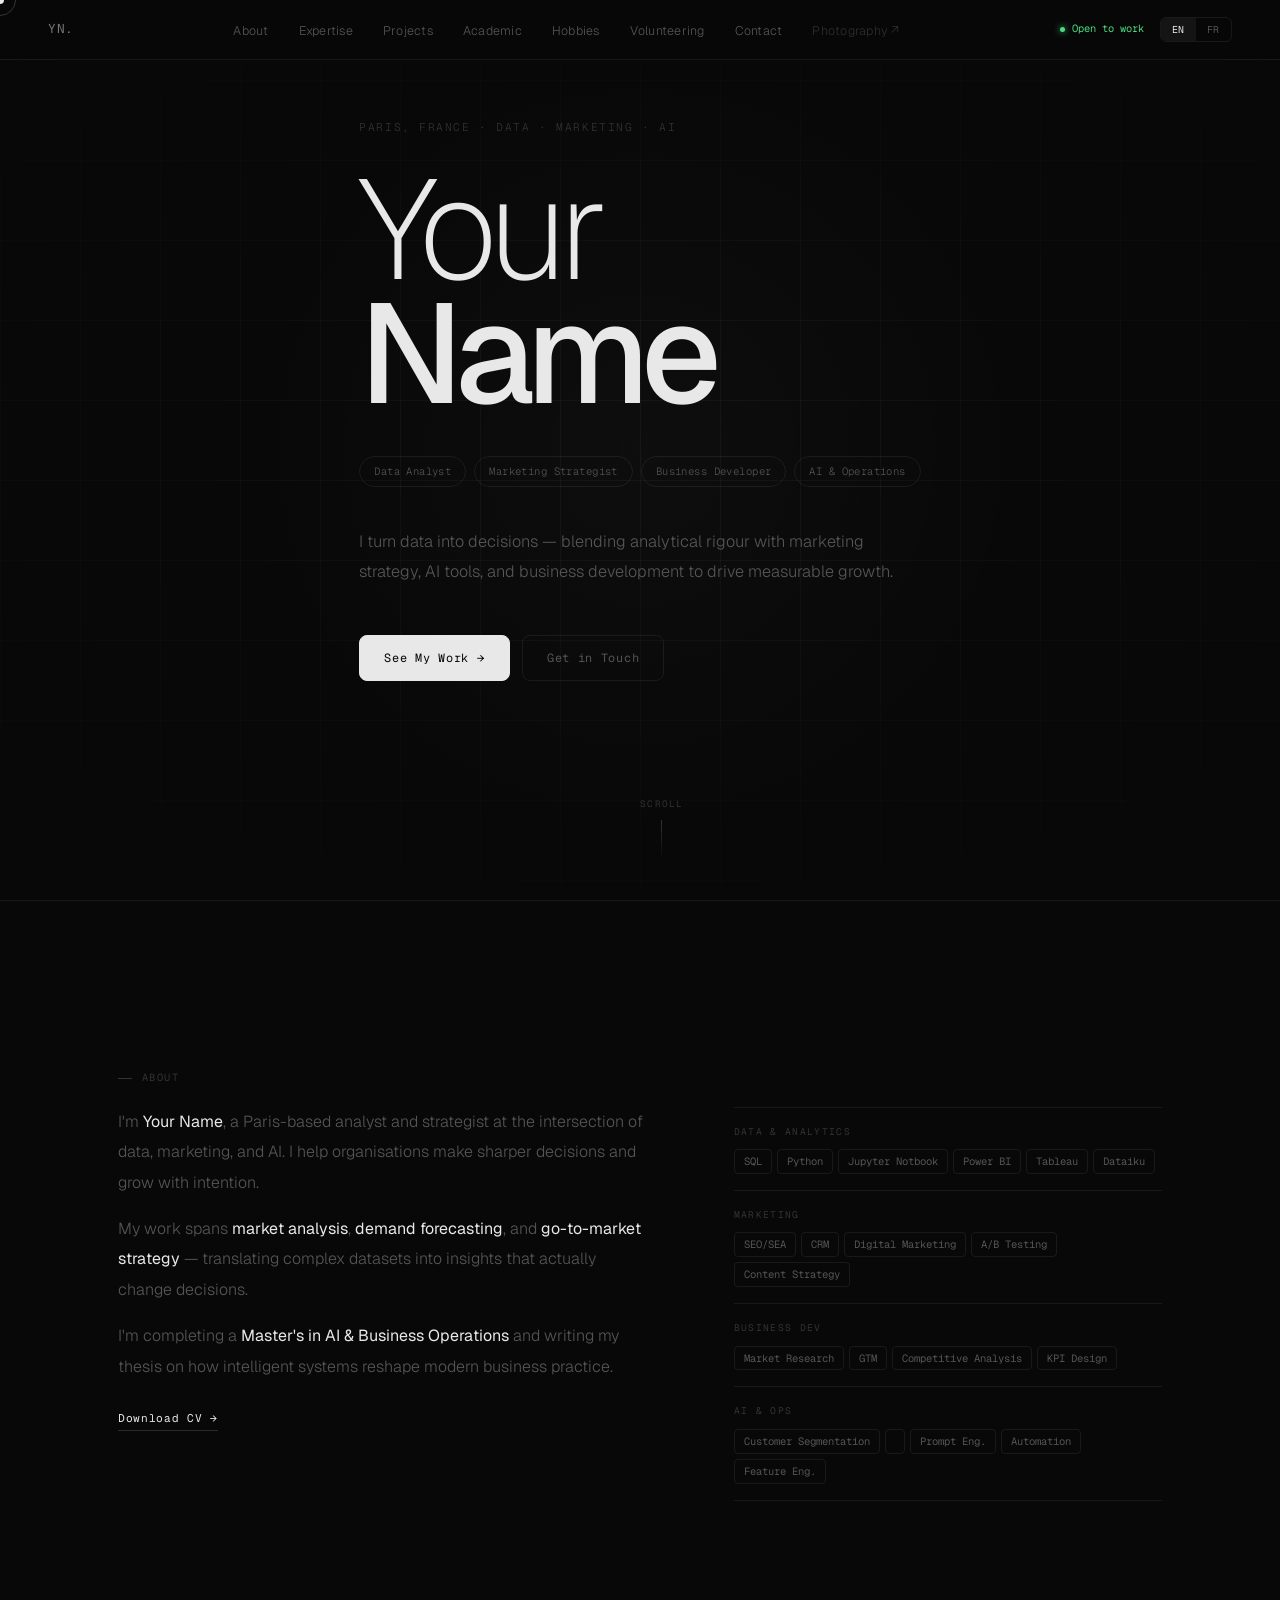
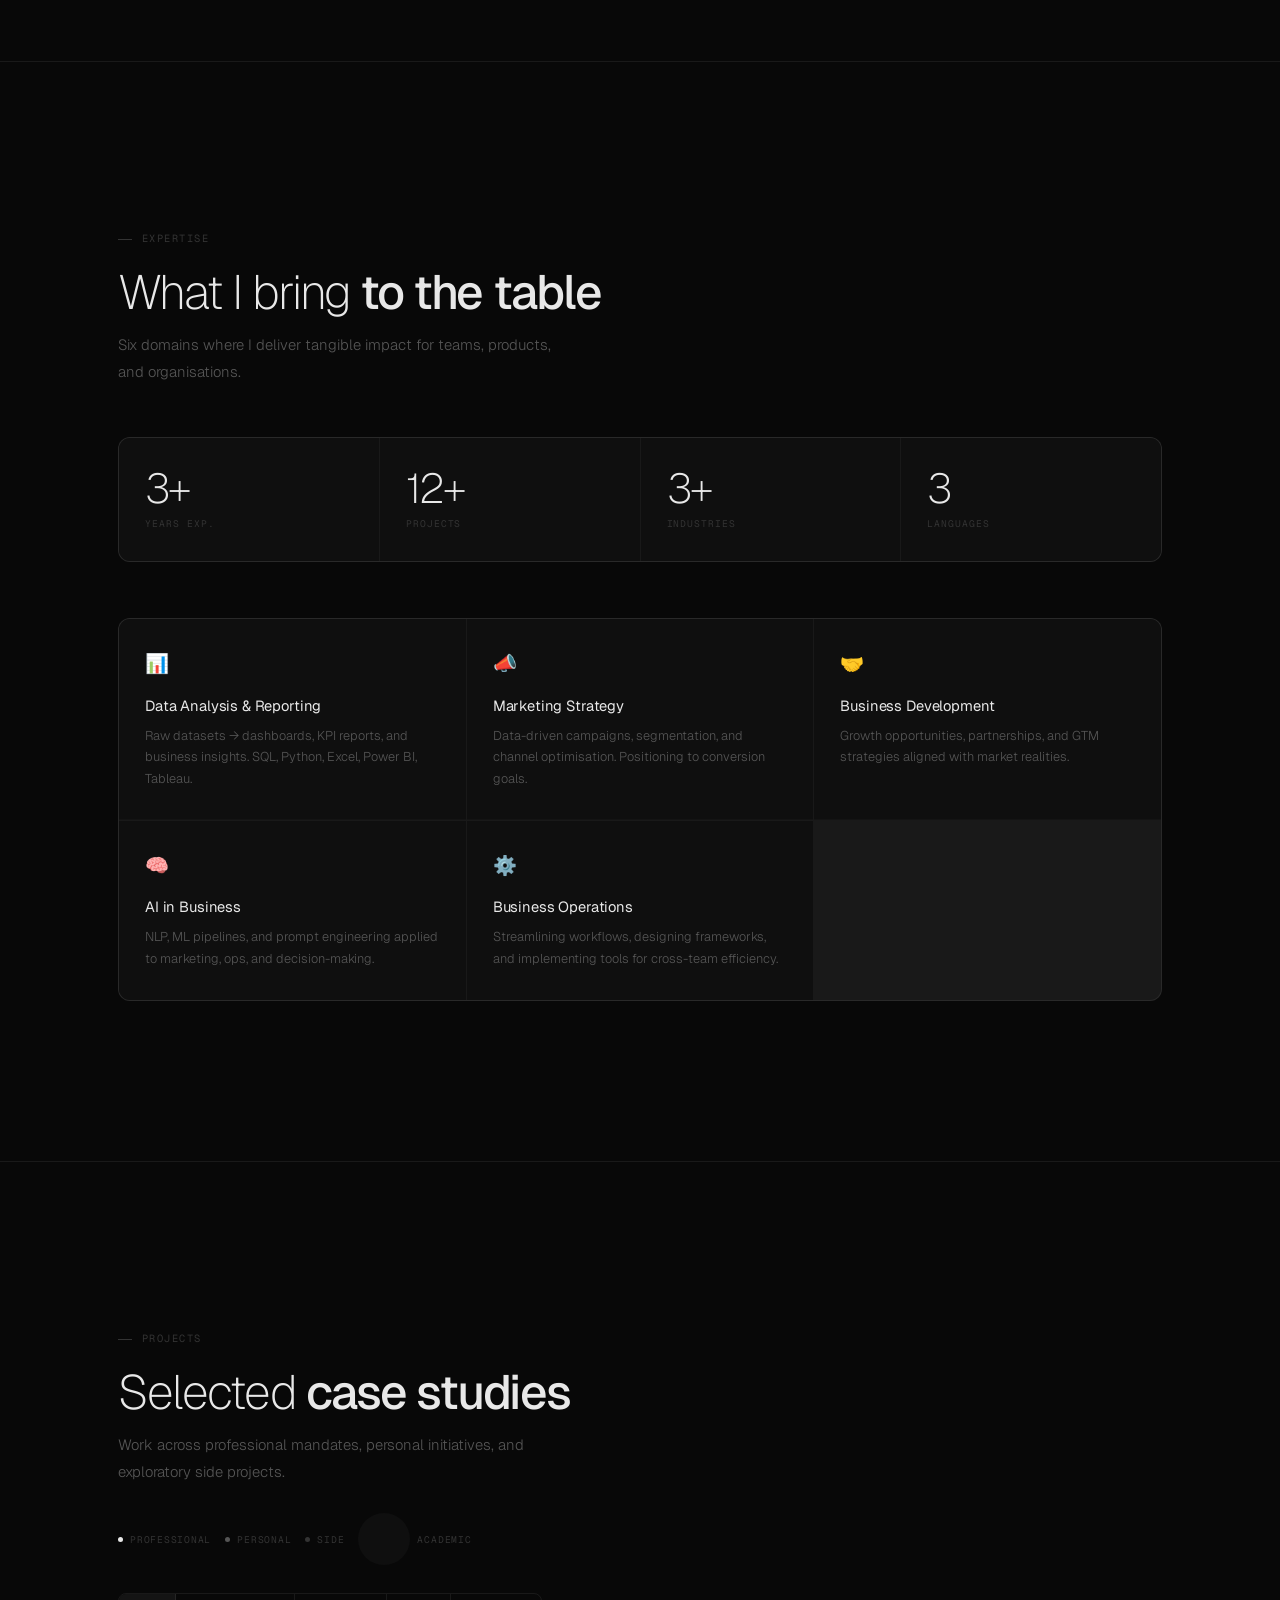
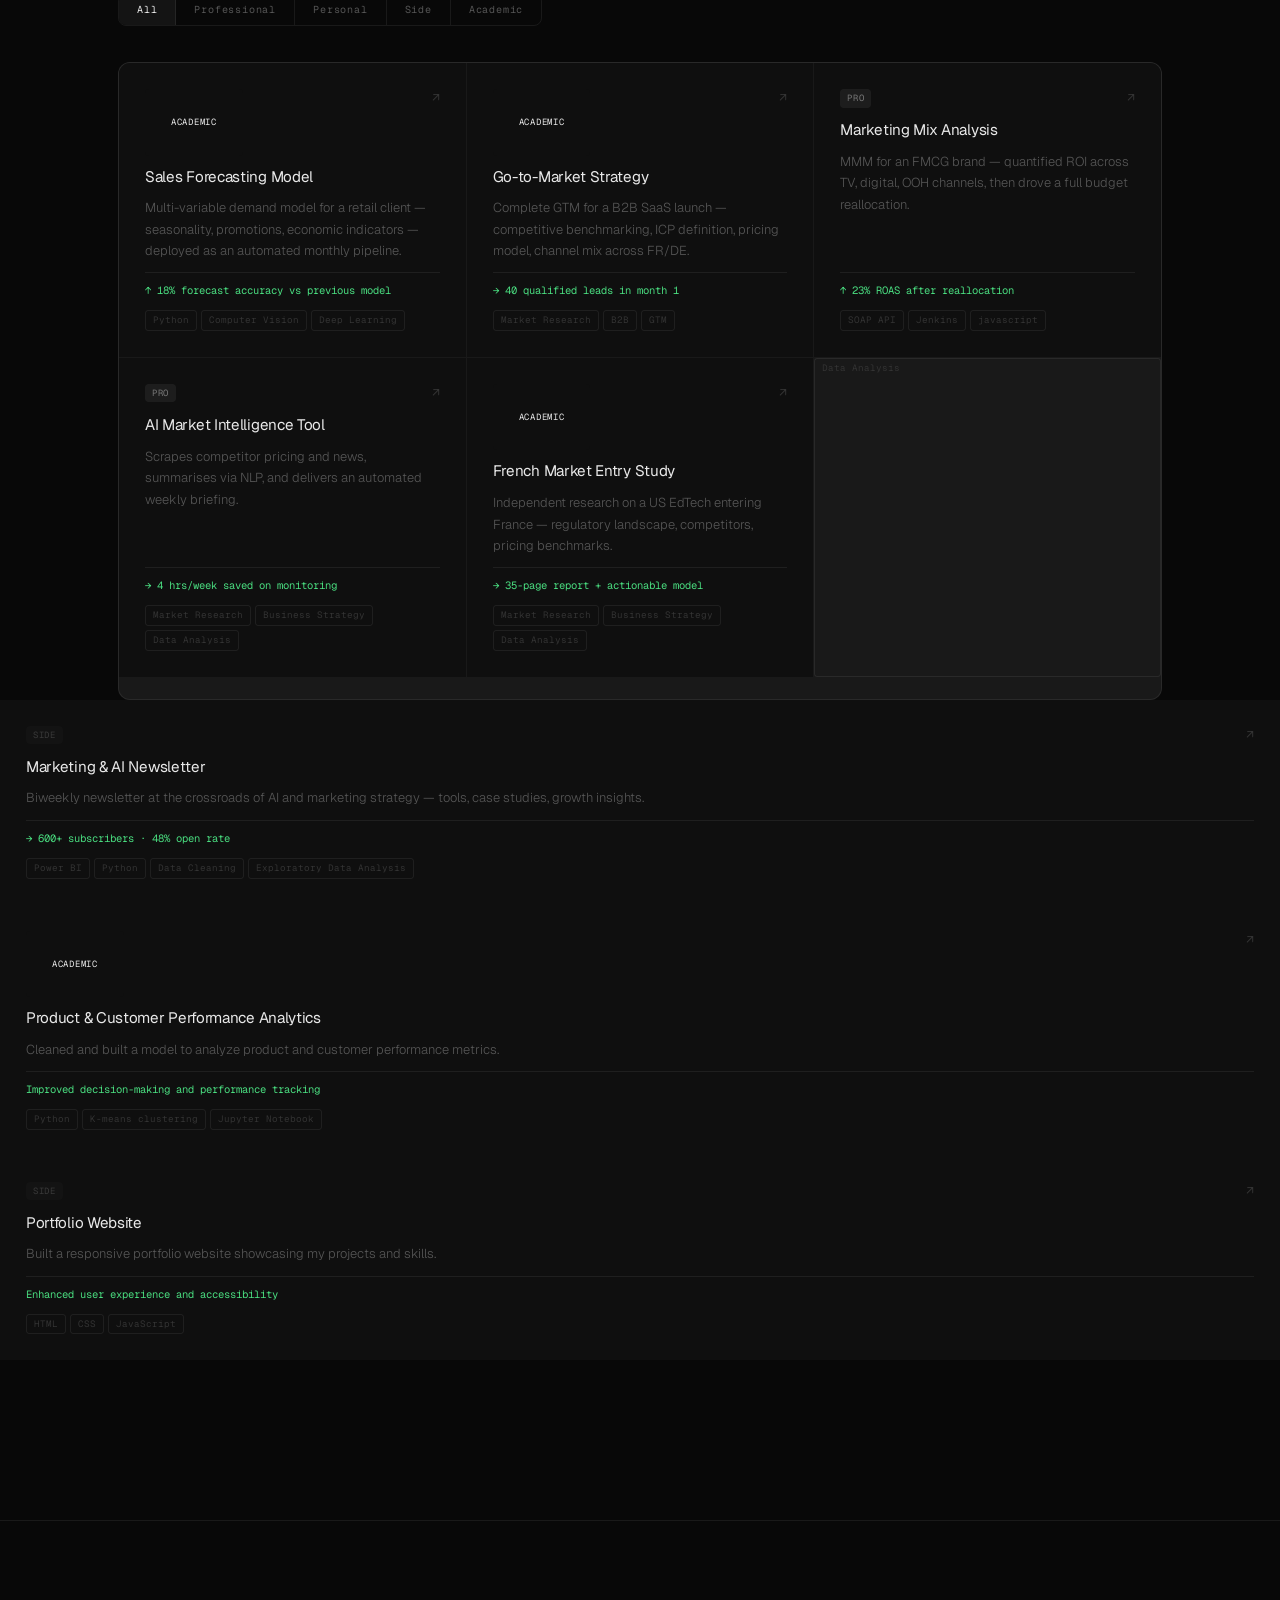
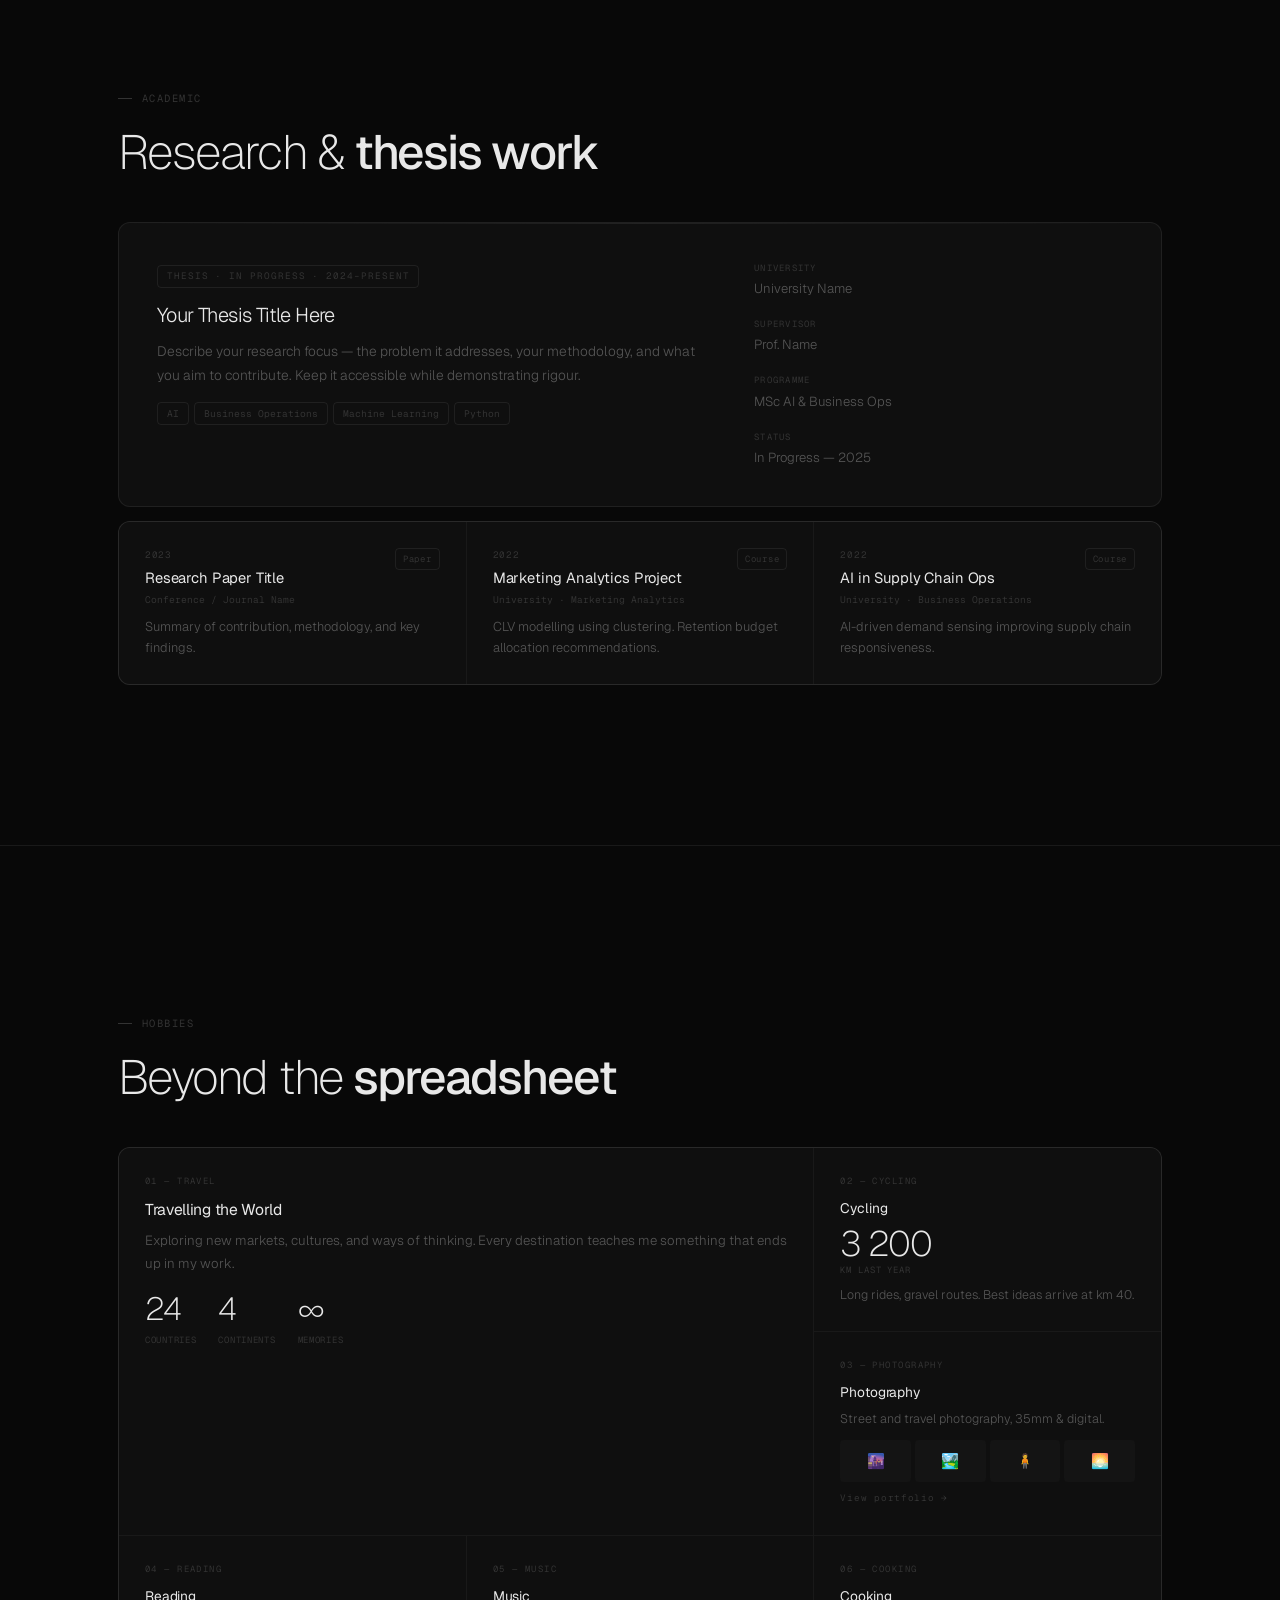
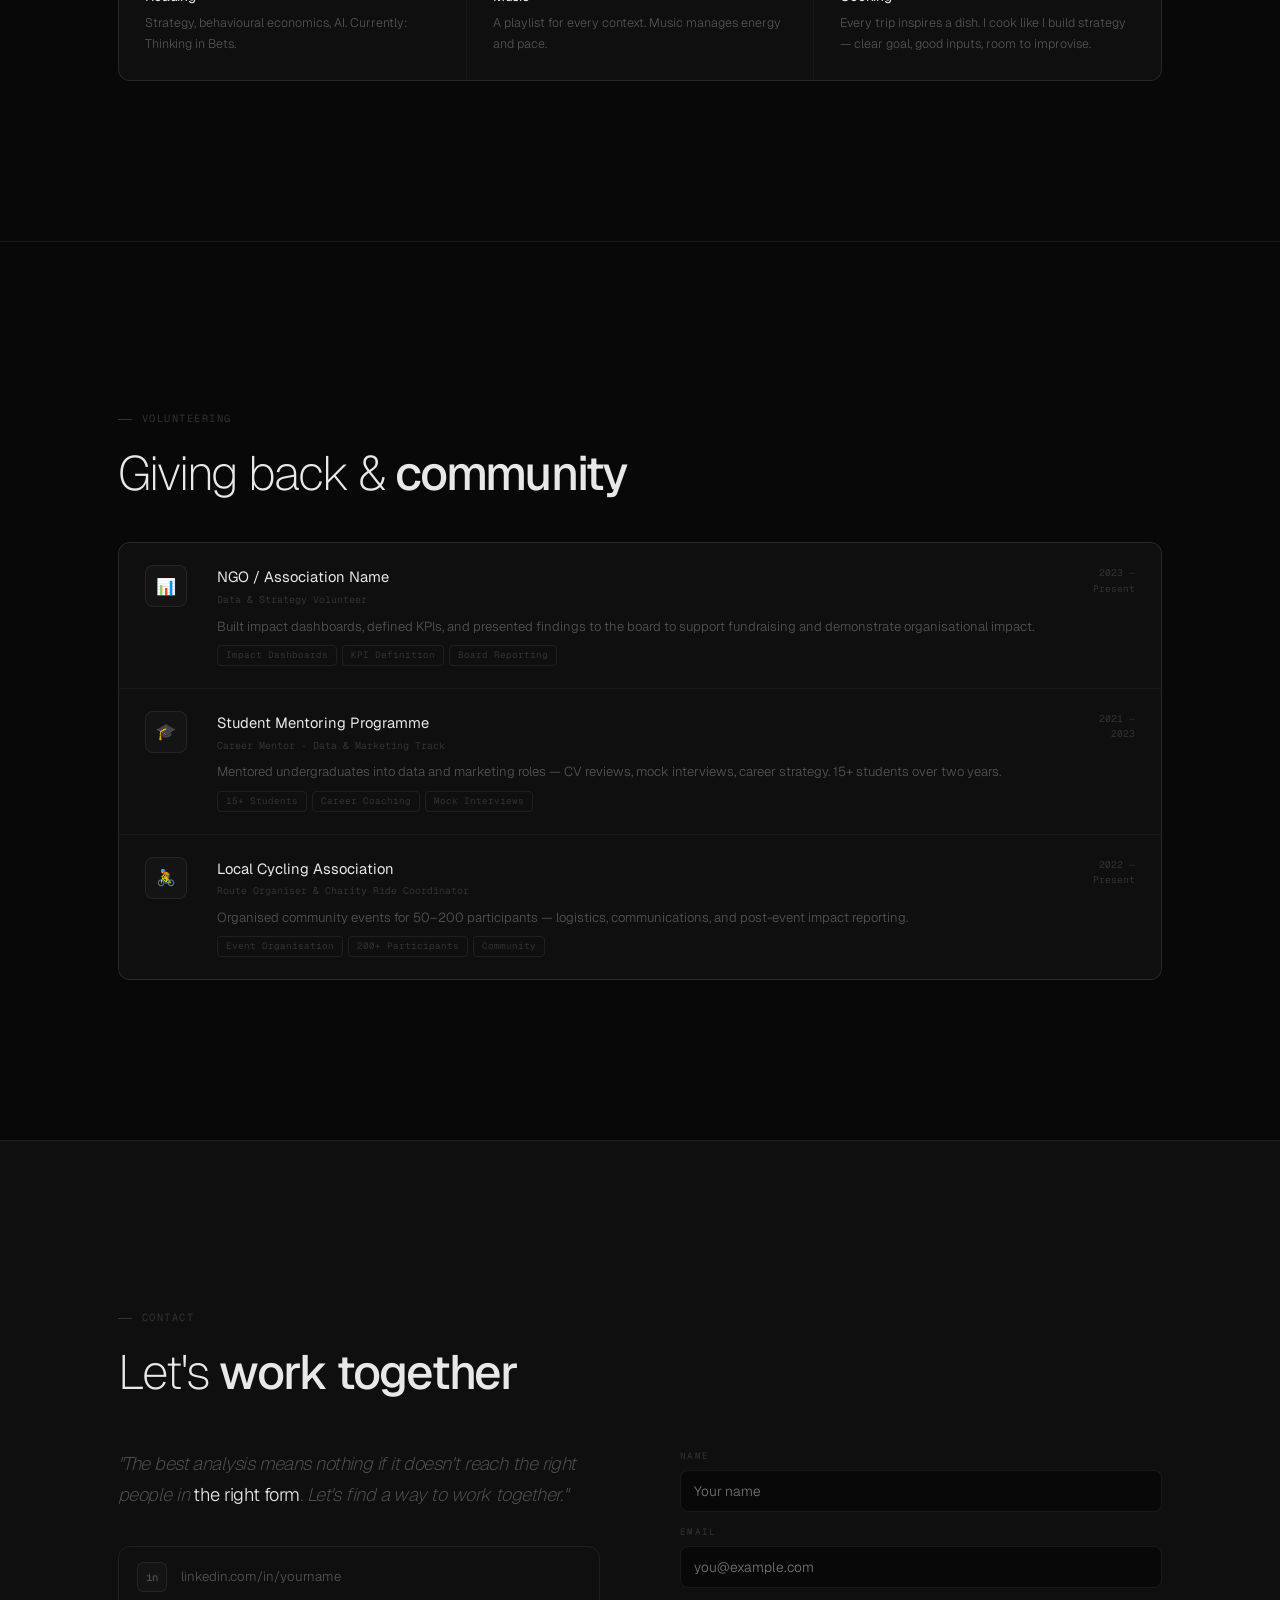
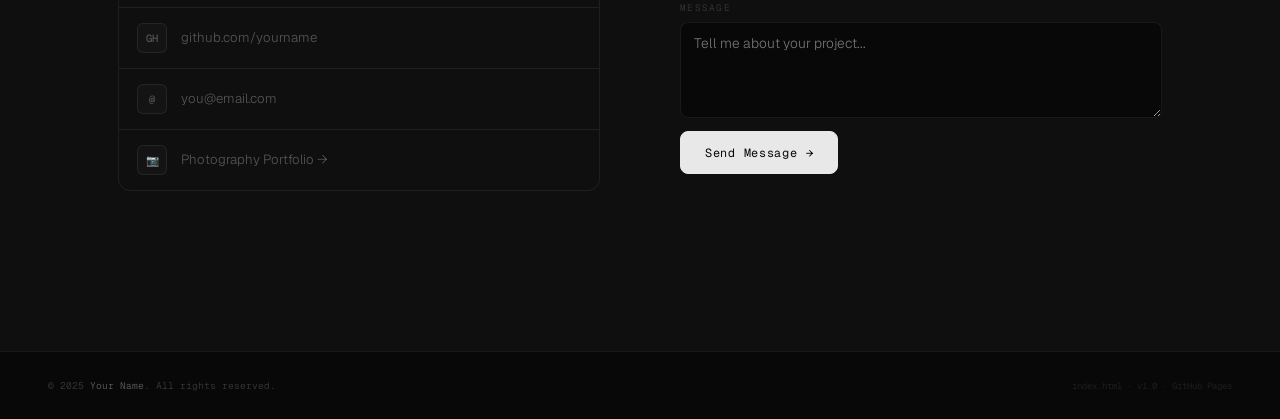
==== commit 23e780c4: "checking but needs changes" ====
--- a/index.html
+++ b/index.html
@@ -1,477 +1,656 @@
 <!DOCTYPE html>
 <html lang="en">
 <head>
-  <meta charset="UTF-8"/>
-  <meta name="viewport" content="width=device-width, initial-scale=1.0"/>
-  <title>Portfolio — Your Name</title>
-  <link rel="preconnect" href="https://fonts.googleapis.com">
-  <link href="https://fonts.googleapis.com/css2?family=Syne:wght@400;600;700;800&family=DM+Mono:ital,wght@0,300;0,400;1,300&family=DM+Sans:ital,opsz,wght@0,9..40,300;0,9..40,400;1,9..40,300&display=swap" rel="stylesheet">
-  <style>
-    :root{--bg:#0e0e0f;--surface:#161618;--border:#2a2a2e;--accent:#c8f04e;--accent2:#4efcc8;--accent3:#b482ff;--text:#e8e8e8;--muted:#6b6b72;--card:#1a1a1d;}
-    *{margin:0;padding:0;box-sizing:border-box;}
-    html{scroll-behavior:smooth;}
-    body{background:var(--bg);color:var(--text);font-family:'DM Sans',sans-serif;font-size:16px;line-height:1.6;overflow-x:hidden;}
-    body::before{content:'';position:fixed;inset:0;background-image:url("data:image/svg+xml,%3Csvg viewBox='0 0 256 256' xmlns='http://www.w3.org/2000/svg'%3E%3Cfilter id='n'%3E%3CfeTurbulence type='fractalNoise' baseFrequency='0.9' numOctaves='4' stitchTiles='stitch'/%3E%3C/filter%3E%3Crect width='100%25' height='100%25' filter='url(%23n)' opacity='0.04'/%3E%3C/svg%3E");pointer-events:none;z-index:9999;opacity:.35;}
-    nav{position:fixed;top:0;left:0;right:0;z-index:100;display:flex;align-items:center;justify-content:space-between;padding:0 48px;height:64px;background:rgba(14,14,15,.88);backdrop-filter:blur(16px);border-bottom:1px solid var(--border);}
-    .nav-logo{font-family:'Syne',sans-serif;font-weight:800;font-size:1.1rem;letter-spacing:-.02em;color:var(--accent);text-decoration:none;}
-    .nav-links{display:flex;gap:24px;list-style:none;align-items:center;}
-    .nav-links a{font-family:'DM Mono',monospace;font-size:.72rem;color:var(--muted);text-decoration:none;letter-spacing:.07em;text-transform:uppercase;transition:color .2s;}
-    .nav-links a:hover{color:var(--text);}
-    .lang-toggle{display:flex;align-items:center;gap:4px;background:var(--surface);border:1px solid var(--border);border-radius:100px;padding:4px;cursor:pointer;user-select:none;}
-    .lang-btn{font-family:'DM Mono',monospace;font-size:.72rem;padding:4px 12px;border-radius:100px;letter-spacing:.05em;transition:all .25s;color:var(--muted);}
-    .lang-btn.active{background:var(--accent);color:#0e0e0f;font-weight:600;}
-    #hero{min-height:100vh;display:flex;flex-direction:column;justify-content:center;padding:64px 48px 0;position:relative;overflow:hidden;}
-    .hero-grid-line{position:absolute;top:0;bottom:0;width:1px;background:var(--border);opacity:.4;}
-    .hero-grid-line:nth-child(1){left:25%}.hero-grid-line:nth-child(2){left:50%}.hero-grid-line:nth-child(3){left:75%}
-    .hero-eyebrow{font-family:'DM Mono',monospace;font-size:.78rem;color:var(--accent);letter-spacing:.12em;text-transform:uppercase;margin-bottom:24px;opacity:0;animation:fadeUp .8s .1s forwards;}
-    .hero-name{font-family:'Syne',sans-serif;font-weight:800;font-size:clamp(3.5rem,9vw,8rem);line-height:.92;letter-spacing:-.04em;margin-bottom:32px;opacity:0;animation:fadeUp .8s .25s forwards;}
-    .hero-name span{color:var(--accent);}
-    .hero-tagline{font-size:1.05rem;color:var(--muted);max-width:520px;line-height:1.8;margin-bottom:48px;opacity:0;animation:fadeUp .8s .4s forwards;}
-    .hero-cta{display:flex;gap:16px;flex-wrap:wrap;opacity:0;animation:fadeUp .8s .55s forwards;}
-    .hero-scroll{position:absolute;bottom:48px;left:48px;display:flex;align-items:center;gap:12px;opacity:0;animation:fadeUp .8s .9s forwards;}
-    .scroll-line{width:48px;height:1px;background:var(--muted);animation:scrollPulse 2s ease-in-out infinite;}
-    .hero-scroll span{font-family:'DM Mono',monospace;font-size:.72rem;color:var(--muted);letter-spacing:.1em;text-transform:uppercase;}
-    .btn{font-family:'DM Mono',monospace;font-size:.82rem;letter-spacing:.05em;padding:14px 28px;border-radius:6px;text-decoration:none;display:inline-flex;align-items:center;gap:8px;transition:all .2s;cursor:pointer;border:none;}
-    .btn-primary{background:var(--accent);color:#0e0e0f;font-weight:600;}
-    .btn-primary:hover{background:#d4f760;transform:translateY(-2px);}
-    .btn-ghost{background:transparent;color:var(--text);border:1px solid var(--border);}
-    .btn-ghost:hover{border-color:var(--accent);color:var(--accent);transform:translateY(-2px);}
-    section{padding:120px 48px;max-width:1200px;margin:0 auto;}
-    .section-label{font-family:'DM Mono',monospace;font-size:.75rem;color:var(--accent);letter-spacing:.15em;text-transform:uppercase;margin-bottom:16px;display:flex;align-items:center;gap:12px;}
-    .section-label::before{content:'';display:inline-block;width:24px;height:1px;background:var(--accent);}
-    .section-title{font-family:'Syne',sans-serif;font-weight:700;font-size:clamp(2rem,4vw,3.2rem);letter-spacing:-.03em;margin-bottom:64px;line-height:1.1;}
-    .reveal{opacity:0;transform:translateY(32px);transition:opacity .7s ease,transform .7s ease;}
-    .reveal.visible{opacity:1;transform:translateY(0);}
-    #about{border-top:1px solid var(--border);}
-    .about-grid{display:grid;grid-template-columns:1.2fr 1fr;gap:80px;align-items:start;}
-    .about-bio p{color:var(--muted);margin-bottom:16px;font-size:1.05rem;line-height:1.8;}
-    .about-bio p strong{color:var(--text);font-weight:400;}
-    .skills-list{display:flex;flex-direction:column;gap:4px;}
-    .skill-item{display:flex;align-items:center;justify-content:space-between;padding:12px 16px;background:var(--card);border:1px solid var(--border);border-radius:6px;font-family:'DM Mono',monospace;font-size:.82rem;transition:border-color .2s;}
-    .skill-item:hover{border-color:var(--accent);}
-    .skill-tag{font-size:.7rem;padding:2px 8px;border-radius:4px;background:rgba(200,240,78,.1);color:var(--accent);}
-    #projects{border-top:1px solid var(--border);}
-    .project-legend{display:flex;flex-wrap:wrap;gap:12px;margin-bottom:36px;}
-    .legend-item{display:flex;align-items:flex-start;gap:12px;padding:16px 20px;background:var(--card);border:1px solid var(--border);border-radius:10px;flex:1;min-width:200px;}
-    .legend-dot{width:10px;height:10px;border-radius:50%;margin-top:5px;flex-shrink:0;}
-    .legend-dot.pro{background:var(--accent);}
-    .legend-dot.personal{background:var(--accent2);}
-    .legend-dot.side{background:var(--accent3);}
-    .legend-text strong{font-family:'Syne',sans-serif;font-size:.9rem;display:block;margin-bottom:2px;}
-    .legend-text span{font-size:.8rem;color:var(--muted);line-height:1.5;}
-    .projects-filter{display:flex;gap:8px;margin-bottom:48px;flex-wrap:wrap;}
-    .filter-btn{font-family:'DM Mono',monospace;font-size:.75rem;letter-spacing:.05em;padding:8px 18px;border-radius:100px;border:1px solid var(--border);background:transparent;color:var(--muted);cursor:pointer;transition:all .2s;}
-    .filter-btn:hover,.filter-btn.active{background:var(--accent);color:#0e0e0f;border-color:var(--accent);}
-    .projects-grid{display:grid;grid-template-columns:repeat(auto-fill,minmax(340px,1fr));gap:20px;}
-    .project-card{background:var(--card);border:1px solid var(--border);border-radius:12px;padding:28px;transition:all .3s;display:flex;flex-direction:column;gap:16px;position:relative;overflow:hidden;}
-    .project-card::before{content:'';position:absolute;top:0;left:0;right:0;height:2px;background:linear-gradient(90deg,var(--accent),var(--accent2));transform:scaleX(0);transform-origin:left;transition:transform .3s;}
-    .project-card:hover{border-color:#3a3a3e;transform:translateY(-4px);box-shadow:0 20px 60px rgba(0,0,0,.4);}
-    .project-card:hover::before{transform:scaleX(1);}
-    .project-header{display:flex;align-items:flex-start;justify-content:space-between;}
-    .project-icon{font-size:1.8rem;line-height:1;}
-    .project-links{display:flex;gap:8px;}
-    .project-link{width:32px;height:32px;border-radius:6px;border:1px solid var(--border);display:flex;align-items:center;justify-content:center;color:var(--muted);text-decoration:none;font-size:.85rem;transition:all .2s;}
-    .project-link:hover{border-color:var(--accent);color:var(--accent);}
-    .project-title{font-family:'Syne',sans-serif;font-weight:700;font-size:1.1rem;letter-spacing:-.02em;}
-    .project-desc{color:var(--muted);font-size:.9rem;line-height:1.7;flex:1;}
-    .project-tags{display:flex;flex-wrap:wrap;gap:6px;}
-    .tag{font-family:'DM Mono',monospace;font-size:.72rem;padding:4px 10px;border-radius:4px;background:var(--surface);border:1px solid var(--border);color:var(--muted);}
-    .project-badge{font-family:'DM Mono',monospace;font-size:.65rem;padding:3px 9px;border-radius:4px;letter-spacing:.08em;text-transform:uppercase;white-space:nowrap;}
-    .badge-pro{background:rgba(200,240,78,.12);color:var(--accent);}
-    .badge-personal{background:rgba(78,252,200,.12);color:var(--accent2);}
-    .badge-side{background:rgba(180,130,255,.12);color:var(--accent3);}
-    .badge-academic{background:rgba(240,132,78,.12);color:#f0844e;}
-    #academic{border-top:1px solid var(--border);}
-    .academic-grid{display:grid;grid-template-columns:1fr 1fr;gap:20px;}
-    .academic-card{background:var(--card);border:1px solid var(--border);border-radius:12px;padding:28px;transition:all .3s;position:relative;overflow:hidden;}
-    .academic-card::after{content:'';position:absolute;left:0;top:0;bottom:0;width:3px;background:linear-gradient(180deg,#f0844e,rgba(240,132,78,0));border-radius:3px 0 0 3px;}
-    .academic-card:hover{border-color:#3a3a3e;transform:translateY(-3px);box-shadow:0 16px 48px rgba(0,0,0,.4);}
-    .academic-card-top{display:flex;justify-content:space-between;align-items:flex-start;margin-bottom:12px;}
-    .academic-year{font-family:'DM Mono',monospace;font-size:.72rem;color:var(--muted);letter-spacing:.06em;}
-    .academic-badge{font-family:'DM Mono',monospace;font-size:.65rem;padding:3px 9px;border-radius:4px;background:rgba(240,132,78,.12);color:#f0844e;letter-spacing:.06em;}
-    .academic-title{font-family:'Syne',sans-serif;font-weight:700;font-size:1.05rem;margin-bottom:8px;line-height:1.3;}
-    .academic-institution{font-size:.78rem;color:var(--accent2);margin-bottom:12px;font-family:'DM Mono',monospace;}
-    .academic-desc{font-size:.88rem;color:var(--muted);line-height:1.7;}
-    .thesis-card{grid-column:1/-1;border-color:rgba(240,132,78,.3);}
-    .thesis-card::before{content:'';position:absolute;inset:0;background:radial-gradient(ellipse at top left,rgba(240,132,78,.05),transparent 60%);pointer-events:none;}
-    .thesis-meta{display:flex;gap:10px;flex-wrap:wrap;margin-top:16px;}
-    .thesis-chip{font-family:'DM Mono',monospace;font-size:.72rem;padding:5px 12px;border-radius:6px;background:var(--surface);border:1px solid var(--border);color:var(--muted);}
-    #hobbies{border-top:1px solid var(--border);}
-    .hobbies-bento{display:grid;grid-template-columns:repeat(6,1fr);gap:16px;}
-    .hobby-bento-card{background:var(--card);border:1px solid var(--border);border-radius:16px;padding:28px;transition:all .3s;overflow:hidden;position:relative;}
-    .hobby-bento-card:hover{transform:translateY(-4px);box-shadow:0 20px 60px rgba(0,0,0,.4);border-color:#3a3a3e;}
-    .hbc-travel{grid-column:span 4;grid-row:span 2;min-height:280px;}
-    .hbc-cycling,.hbc-photo,.hbc-read,.hbc-music,.hbc-misc{grid-column:span 2;}
-    .hobby-accent-bar{position:absolute;top:0;left:0;right:0;height:3px;border-radius:16px 16px 0 0;}
-    .hobby-emoji-big{font-size:3rem;margin-bottom:16px;display:block;line-height:1;}
-    .hobby-emoji-sm{font-size:2rem;margin-bottom:12px;display:block;line-height:1;}
-    .hobby-name{font-family:'Syne',sans-serif;font-weight:700;font-size:1.15rem;margin-bottom:8px;}
-    .hobby-name-sm{font-family:'Syne',sans-serif;font-weight:600;font-size:.95rem;margin-bottom:6px;}
-    .hobby-desc{color:var(--muted);font-size:.9rem;line-height:1.7;}
-    .hobby-desc-sm{color:var(--muted);font-size:.82rem;line-height:1.6;}
-    .travel-world{position:absolute;bottom:-10px;right:-10px;opacity:.06;font-size:9rem;line-height:1;pointer-events:none;}
-    .travel-stats{display:flex;gap:24px;margin-top:24px;}
-    .travel-stat .num{font-family:'Syne',sans-serif;font-weight:800;font-size:2rem;color:var(--accent);display:block;}
-    .travel-stat .lbl{font-family:'DM Mono',monospace;font-size:.68rem;color:var(--muted);letter-spacing:.06em;text-transform:uppercase;}
-    .photo-strip{display:flex;gap:8px;margin-top:12px;overflow:hidden;}
-    .photo-thumb{height:52px;flex:1;border-radius:6px;background:var(--surface);border:1px solid var(--border);display:flex;align-items:center;justify-content:center;font-size:1.2rem;}
-    .cycling-km{font-family:'Syne',sans-serif;font-weight:800;font-size:2.2rem;color:var(--accent2);line-height:1;margin:8px 0 2px;}
-    .cycling-lbl{font-family:'DM Mono',monospace;font-size:.68rem;color:var(--muted);letter-spacing:.08em;text-transform:uppercase;margin-bottom:10px;}
-    #volunteering{border-top:1px solid var(--border);}
-    .volunteer-list{display:flex;flex-direction:column;gap:16px;}
-    .volunteer-card{display:grid;grid-template-columns:64px 1fr auto;gap:24px;align-items:start;background:var(--card);border:1px solid var(--border);border-radius:12px;padding:24px 28px;transition:all .3s;}
-    .volunteer-card:hover{border-color:#3a3a3e;transform:translateX(4px);}
-    .volunteer-icon-wrap{width:48px;height:48px;background:var(--surface);border:1px solid var(--border);border-radius:12px;display:flex;align-items:center;justify-content:center;font-size:1.4rem;}
-    .volunteer-org{font-family:'Syne',sans-serif;font-weight:700;font-size:1rem;margin-bottom:4px;}
-    .volunteer-role{font-family:'DM Mono',monospace;font-size:.76rem;color:var(--accent2);margin-bottom:8px;}
-    .volunteer-desc{font-size:.88rem;color:var(--muted);line-height:1.7;}
-    .volunteer-period{font-family:'DM Mono',monospace;font-size:.72rem;color:var(--muted);letter-spacing:.05em;white-space:nowrap;}
-    .volunteer-impact{display:flex;gap:8px;margin-top:12px;flex-wrap:wrap;}
-    .impact-chip{font-family:'DM Mono',monospace;font-size:.7rem;padding:3px 10px;border-radius:4px;background:rgba(78,252,200,.08);color:var(--accent2);border:1px solid rgba(78,252,200,.15);}
-    #contact{border-top:1px solid var(--border);}
-    .contact-inner{display:grid;grid-template-columns:1fr 1fr;gap:80px;align-items:center;}
-    .contact-left h2{font-family:'Syne',sans-serif;font-weight:800;font-size:clamp(2.5rem,5vw,4rem);letter-spacing:-.04em;line-height:1.05;margin-bottom:24px;}
-    .contact-left h2 span{color:var(--accent);}
-    .contact-left p{color:var(--muted);font-size:1rem;line-height:1.75;margin-bottom:36px;}
-    .contact-socials{display:flex;flex-direction:column;gap:10px;}
-    .social-link{display:flex;align-items:center;gap:16px;padding:14px 20px;background:var(--card);border:1px solid var(--border);border-radius:8px;text-decoration:none;color:var(--text);transition:all .2s;font-size:.9rem;}
-    .social-link:hover{border-color:var(--accent);transform:translateX(4px);}
-    .social-icon{width:36px;height:36px;background:var(--surface);border-radius:6px;display:flex;align-items:center;justify-content:center;font-size:.9rem;flex-shrink:0;}
-    .contact-form{display:flex;flex-direction:column;gap:16px;}
-    .form-group{display:flex;flex-direction:column;gap:8px;}
-    .form-group label{font-family:'DM Mono',monospace;font-size:.75rem;color:var(--muted);letter-spacing:.08em;text-transform:uppercase;}
-    .form-group input,.form-group textarea{background:var(--card);border:1px solid var(--border);border-radius:8px;padding:14px 16px;color:var(--text);font-family:'DM Sans',sans-serif;font-size:.92rem;transition:border-color .2s;outline:none;resize:vertical;}
-    .form-group input:focus,.form-group textarea:focus{border-color:var(--accent);}
-    .form-group textarea{min-height:120px;}
-    footer{border-top:1px solid var(--border);padding:36px 48px;display:flex;align-items:center;justify-content:space-between;}
-    footer p{font-family:'DM Mono',monospace;font-size:.75rem;color:var(--muted);letter-spacing:.05em;}
-    footer a{color:var(--accent);text-decoration:none;}
-    @keyframes fadeUp{from{opacity:0;transform:translateY(24px)}to{opacity:1;transform:translateY(0)}}
-    @keyframes scrollPulse{0%,100%{opacity:.4}50%{opacity:1}}
-    @media(max-width:960px){
-      nav{padding:0 24px;}
-      .nav-links{display:none;}
-      #hero,section{padding-left:24px;padding-right:24px;}
-      .about-grid,.contact-inner{grid-template-columns:1fr;gap:48px;}
-      .academic-grid{grid-template-columns:1fr;}
-      .thesis-card{grid-column:auto;}
-      .hobbies-bento{grid-template-columns:1fr 1fr;}
-      .hbc-travel{grid-column:span 2;}
-      .hbc-cycling,.hbc-photo,.hbc-read,.hbc-music,.hbc-misc{grid-column:span 1;}
-      .volunteer-card{grid-template-columns:1fr;gap:12px;}
-      footer{flex-direction:column;gap:12px;text-align:center;}
-    }
-    @media(max-width:520px){
-      .hobbies-bento{grid-template-columns:1fr;}
-      .hbc-travel,.hbc-cycling,.hbc-photo,.hbc-read,.hbc-music,.hbc-misc{grid-column:span 1;}
-    }
-  </style>
+<meta charset="UTF-8"/>
+<meta name="viewport" content="width=device-width,initial-scale=1.0"/>
+<title>Your Name — Data · Marketing · AI</title>
+<link rel="preconnect" href="https://fonts.googleapis.com">
+<link href="https://fonts.googleapis.com/css2?family=Geist:wght@100;200;300;400;500;600;700&family=Geist+Mono:wght@300;400;500&display=swap" rel="stylesheet">
+<style>
+/* ──────────────────────────────────────────
+   DESIGN TOKENS  ← change these to restyle
+   the entire site in seconds
+────────────────────────────────────────── */
+:root {
+  --bg:         #080808;
+  --surface:    #0f0f0f;
+  --surface2:   #141414;
+  --border:     rgba(255,255,255,.07);
+  --border-hi:  rgba(255,255,255,.14);
+  --text:       #e8e8e8;
+  --muted:      #555;
+  --muted2:     #333;
+  --accent:     #e8e8e8;
+  --accent-dim: rgba(232,232,232,.05);
+  --green:      #4ade80;
+  --font-sans:  'Geist', sans-serif;
+  --font-mono:  'Geist Mono', monospace;
+  --gap:        160px;
+  --radius:     12px;
+  --nav-h:      60px;
+  --ease:       cubic-bezier(.16,1,.3,1);
+}
+*,*::before,*::after{margin:0;padding:0;box-sizing:border-box;}
+html{scroll-behavior:smooth;}
+body{background:var(--bg);color:var(--text);font-family:var(--font-sans);font-size:16px;line-height:1.6;overflow-x:hidden;cursor:none;-webkit-font-smoothing:antialiased;}
+
+/* ── CURSOR ── */
+#cursor{position:fixed;width:8px;height:8px;background:var(--text);border-radius:50%;pointer-events:none;z-index:99999;transform:translate(-50%,-50%);transition:width .2s var(--ease),height .2s var(--ease);}
+#cursor-ring{position:fixed;width:32px;height:32px;border:1px solid rgba(232,232,232,.2);border-radius:50%;pointer-events:none;z-index:99998;transform:translate(-50%,-50%);}
+body:has(.magnetic:hover) #cursor{width:0;height:0;}
+body:has(.magnetic:hover) #cursor-ring{width:54px;height:54px;border-color:rgba(232,232,232,.45);}
+
+/* ── NAV ── */
+nav{position:fixed;top:0;left:0;right:0;z-index:200;height:var(--nav-h);display:flex;align-items:center;justify-content:space-between;padding:0 48px;background:rgba(8,8,8,.85);backdrop-filter:blur(24px);border-bottom:1px solid var(--border);}
+.nav-logo{font-family:var(--font-mono);font-size:.8rem;color:rgba(232,232,232,.5);text-decoration:none;letter-spacing:.04em;transition:color .2s;}
+.nav-logo:hover{color:var(--text);}
+.nav-links{display:flex;gap:30px;list-style:none;}
+.nav-links a{font-size:.78rem;font-weight:300;color:var(--muted);text-decoration:none;letter-spacing:.02em;transition:color .2s;}
+.nav-links a:hover,.nav-links a.active-nav{color:var(--text);}
+.nav-right{display:flex;align-items:center;gap:16px;}
+.nav-status{display:flex;align-items:center;gap:7px;font-family:var(--font-mono);font-size:.65rem;color:var(--green);}
+.ndot{width:5px;height:5px;background:var(--green);border-radius:50%;box-shadow:0 0 7px var(--green);animation:npulse 2.4s ease-in-out infinite;}
+@keyframes npulse{0%,100%{opacity:1}50%{opacity:.3}}
+.lang-toggle{display:flex;border:1px solid var(--border);border-radius:6px;overflow:hidden;}
+.lang-btn{font-family:var(--font-mono);font-size:.62rem;padding:5px 11px;background:none;border:none;color:var(--muted);cursor:none;letter-spacing:.06em;transition:all .2s;}
+.lang-btn.active{background:var(--surface2);color:var(--text);}
+
+/* ── LAYOUT ── */
+.wrap{max-width:1140px;margin:0 auto;padding:0 48px;}
+section{padding:var(--gap) 0;}
+section+section{border-top:1px solid var(--border);}
+
+/* ── SCROLL REVEAL ── */
+[data-r]{opacity:0;transform:translateY(36px);transition:opacity .8s var(--ease),transform .8s var(--ease);}
+[data-r].in{opacity:1;transform:translateY(0);}
+[data-r="fade"]{transform:none;}
+[data-r="left"]{transform:translateX(-36px);}
+[data-r="left"].in{transform:none;}
+[data-r="scale"]{transform:scale(.95) translateY(20px);}
+[data-r="scale"].in{transform:none;}
+[data-sg]>*{opacity:0;transform:translateY(28px);transition:opacity .7s var(--ease),transform .7s var(--ease);}
+[data-sg].in>*:nth-child(1){opacity:1;transform:none;transition-delay:.04s;}
+[data-sg].in>*:nth-child(2){opacity:1;transform:none;transition-delay:.1s;}
+[data-sg].in>*:nth-child(3){opacity:1;transform:none;transition-delay:.16s;}
+[data-sg].in>*:nth-child(4){opacity:1;transform:none;transition-delay:.22s;}
+[data-sg].in>*:nth-child(5){opacity:1;transform:none;transition-delay:.28s;}
+[data-sg].in>*:nth-child(6){opacity:1;transform:none;transition-delay:.34s;}
+
+/* ── LABELS & HEADINGS ── */
+.s-label{display:inline-flex;align-items:center;gap:10px;font-family:var(--font-mono);font-size:.65rem;color:var(--muted2);letter-spacing:.14em;text-transform:uppercase;margin-bottom:20px;}
+.s-label::before{content:'';display:block;width:14px;height:1px;background:var(--muted2);}
+.s-title{font-size:clamp(2rem,4vw,3rem);font-weight:200;letter-spacing:-.04em;line-height:1.05;margin-bottom:14px;}
+.s-title b{font-weight:500;}
+.s-deck{font-size:.93rem;font-weight:300;color:var(--muted);max-width:460px;line-height:1.8;}
+
+/* ── BUTTONS ── */
+.btn{display:inline-flex;align-items:center;gap:8px;font-family:var(--font-mono);font-size:.74rem;font-weight:400;letter-spacing:.06em;padding:13px 24px;border-radius:8px;text-decoration:none;cursor:none;transition:all .25s var(--ease);}
+.btn-p{background:var(--text);color:var(--bg);border:1px solid var(--text);}
+.btn-p:hover{background:#ccc;border-color:#ccc;}
+.btn-g{background:none;color:var(--muted);border:1px solid var(--border);}
+.btn-g:hover{border-color:var(--border-hi);color:var(--text);}
+.magnetic{display:inline-block;}
+
+/* ── HERO ── */
+#hero{min-height:100vh;padding-top:var(--nav-h);display:flex;flex-direction:column;justify-content:center;position:relative;overflow:hidden;}
+.hero-glow{position:absolute;width:800px;height:800px;background:radial-gradient(circle,rgba(255,255,255,.025) 0%,transparent 70%);top:50%;left:50%;transform:translate(-50%,-50%);pointer-events:none;}
+.hero-grid-bg{position:absolute;inset:0;pointer-events:none;}
+.hero-grid-bg::before{content:'';position:absolute;inset:0;background-image:linear-gradient(var(--border) 1px,transparent 1px),linear-gradient(90deg,var(--border) 1px,transparent 1px);background-size:80px 80px;mask-image:radial-gradient(ellipse 80% 60% at 50% 50%,black,transparent);opacity:.6;}
+.hero-inner{position:relative;z-index:1;}
+.hero-eyebrow{font-family:var(--font-mono);font-size:.7rem;font-weight:300;color:var(--muted2);letter-spacing:.14em;text-transform:uppercase;margin-bottom:32px;opacity:0;animation:hIn .8s .1s var(--ease) forwards;}
+.hero-name{font-size:clamp(4.5rem,11vw,10rem);font-weight:200;letter-spacing:-.06em;line-height:.88;margin-bottom:40px;opacity:0;animation:hIn .9s .2s var(--ease) forwards;}
+.hero-name b{font-weight:500;}
+.hero-roles{display:flex;flex-wrap:wrap;gap:8px;margin-bottom:40px;opacity:0;animation:hIn .8s .35s var(--ease) forwards;}
+.rp{font-family:var(--font-mono);font-size:.66rem;font-weight:300;padding:6px 14px;border:1px solid var(--border);border-radius:100px;color:var(--muted);letter-spacing:.04em;transition:border-color .2s,color .2s;}
+.rp:hover{border-color:var(--border-hi);color:var(--text);}
+.hero-tagline{font-size:1.02rem;font-weight:300;color:var(--muted);max-width:540px;line-height:1.82;margin-bottom:48px;opacity:0;animation:hIn .8s .48s var(--ease) forwards;}
+.hero-ctas{display:flex;gap:12px;flex-wrap:wrap;opacity:0;animation:hIn .8s .6s var(--ease) forwards;}
+.hero-scroll{position:absolute;bottom:40px;left:50%;transform:translateX(-50%);display:flex;flex-direction:column;align-items:center;gap:8px;opacity:0;animation:hIn .8s .95s var(--ease) forwards;}
+.hero-scroll span{font-family:var(--font-mono);font-size:.58rem;color:var(--muted2);letter-spacing:.14em;text-transform:uppercase;}
+.scroll-bar{width:1px;height:40px;background:linear-gradient(var(--muted2),transparent);animation:sbar 2s ease-in-out infinite;}
+@keyframes sbar{0%,100%{opacity:.5;transform:scaleY(1)}50%{opacity:1;transform:scaleY(.5)}}
+@keyframes hIn{from{opacity:0;transform:translateY(22px)}to{opacity:1;transform:translateY(0)}}
+
+/* ── ABOUT ── */
+.about-grid{display:grid;grid-template-columns:1.25fr 1fr;gap:80px;align-items:start;}
+.about-body{font-size:1rem;font-weight:300;color:var(--muted);line-height:1.9;}
+.about-body p+p{margin-top:16px;}
+.about-body b{color:var(--text);font-weight:400;}
+.cv-link{display:inline-flex;align-items:center;gap:8px;font-family:var(--font-mono);font-size:.7rem;color:var(--text);text-decoration:none;letter-spacing:.06em;margin-top:28px;padding-bottom:2px;border-bottom:1px solid var(--border-hi);transition:border-color .2s,gap .25s var(--ease);}
+.cv-link:hover{border-color:var(--text);gap:14px;}
+.skill-col{display:flex;flex-direction:column;}
+.sg{padding:16px 0;border-top:1px solid var(--border);}
+.sg:last-child{border-bottom:1px solid var(--border);}
+.sg-name{font-family:var(--font-mono);font-size:.6rem;color:var(--muted2);letter-spacing:.14em;text-transform:uppercase;margin-bottom:10px;}
+.stags{display:flex;flex-wrap:wrap;gap:5px;}
+.stag{font-family:var(--font-mono);font-size:.66rem;padding:3px 9px;border:1px solid var(--border);border-radius:4px;color:var(--muted);transition:border-color .2s,color .2s;}
+.stag:hover{border-color:var(--border-hi);color:var(--text);}
+
+/* ── EXPERTISE ── */
+.stats-row{display:grid;grid-template-columns:repeat(4,1fr);gap:1px;background:var(--border);border:1px solid var(--border);border-radius:var(--radius);overflow:hidden;margin-bottom:56px;}
+.stat-c{background:var(--surface);padding:30px 26px;transition:background .2s;}
+.stat-c:hover{background:var(--surface2);}
+.stat-n{font-size:2.6rem;font-weight:200;letter-spacing:-.04em;line-height:1;color:var(--text);display:block;}
+.stat-l{font-family:var(--font-mono);font-size:.6rem;color:var(--muted2);letter-spacing:.1em;text-transform:uppercase;margin-top:6px;display:block;}
+.svc-grid{display:grid;grid-template-columns:repeat(3,1fr);gap:1px;background:var(--border);border:1px solid var(--border);border-radius:var(--radius);overflow:hidden;}
+.svc-card{background:var(--surface);padding:30px 26px;transition:background .3s;position:relative;overflow:hidden;}
+.svc-card::after{content:'';position:absolute;inset:0;background:var(--accent-dim);transform:translateY(100%);transition:transform .4s var(--ease);}
+.svc-card:hover{background:var(--surface2);}
+.svc-card:hover::after{transform:translateY(0);}
+.svc-icon{font-size:1.2rem;margin-bottom:14px;display:block;position:relative;z-index:1;}
+.svc-title{font-size:.92rem;font-weight:400;margin-bottom:7px;letter-spacing:-.01em;position:relative;z-index:1;}
+.svc-desc{font-size:.8rem;font-weight:300;color:var(--muted);line-height:1.7;position:relative;z-index:1;}
+
+/* ── PROJECTS ── */
+.proj-filter{display:flex;border:1px solid var(--border);border-radius:8px;overflow:hidden;width:fit-content;margin-bottom:36px;}
+.pf{font-family:var(--font-mono);font-size:.63rem;padding:9px 18px;background:none;border:none;border-right:1px solid var(--border);color:var(--muted);cursor:none;letter-spacing:.08em;transition:all .2s;}
+.pf:last-child{border-right:none;}
+.pf.on,.pf:hover{background:var(--surface2);color:var(--text);}
+.legend{display:flex;gap:14px;margin-bottom:28px;flex-wrap:wrap;}
+.li{display:flex;align-items:center;gap:7px;font-family:var(--font-mono);font-size:.6rem;color:var(--muted2);letter-spacing:.08em;text-transform:uppercase;}
+.ld{width:5px;height:5px;border-radius:50%;}
+.ld.pr{background:#e8e8e8;}.ld.pe{background:#555;}.ld.si{background:#333;}
+.proj-grid{display:grid;grid-template-columns:repeat(3,1fr);gap:1px;background:var(--border);border:1px solid var(--border);border-radius:var(--radius);overflow:hidden;}
+.pc{background:var(--surface);padding:26px;display:flex;flex-direction:column;gap:11px;transition:background .3s;transform-style:preserve-3d;}
+.pc:hover{background:var(--surface2);}
+.pc-top{display:flex;justify-content:space-between;align-items:flex-start;}
+.pc-bdg{font-family:var(--font-mono);font-size:.56rem;padding:2px 7px;border-radius:4px;letter-spacing:.08em;text-transform:uppercase;}
+.pc-bdg.pr{background:rgba(232,232,232,.07);color:rgba(232,232,232,.45);}
+.pc-bdg.pe{background:rgba(100,100,100,.09);color:#4a4a4a;}
+.pc-bdg.si{background:rgba(60,60,60,.1);color:#3a3a3a;}
+.pc-arr{font-size:.78rem;color:var(--muted2);text-decoration:none;display:inline-block;transition:color .2s,transform .25s var(--ease);}
+.pc:hover .pc-arr{color:var(--text);transform:translate(2px,-2px);}
+.pc-title{font-size:.95rem;font-weight:400;letter-spacing:-.02em;line-height:1.3;}
+.pc-desc{font-size:.81rem;font-weight:300;color:var(--muted);line-height:1.65;flex:1;}
+.pc-impact{font-family:var(--font-mono);font-size:.66rem;color:var(--green);padding-top:9px;border-top:1px solid var(--border);}
+.pc-tags{display:flex;flex-wrap:wrap;gap:4px;}
+.pc-tag{font-family:var(--font-mono);font-size:.58rem;padding:2px 7px;border-radius:3px;border:1px solid var(--border);color:var(--muted2);}
+
+/* ── ACADEMIC ── */
+.thesis{background:var(--surface);border:1px solid var(--border);border-radius:var(--radius);padding:38px;margin-bottom:14px;display:grid;grid-template-columns:1.5fr 1fr;gap:44px;position:relative;overflow:hidden;}
+.thesis::before{content:'';position:absolute;top:0;left:0;right:0;height:1px;background:linear-gradient(90deg,transparent,rgba(255,255,255,.08),transparent);}
+.thesis-bdg{font-family:var(--font-mono);font-size:.58rem;padding:3px 9px;border:1px solid var(--border);color:var(--muted2);letter-spacing:.1em;text-transform:uppercase;border-radius:4px;display:inline-block;margin-bottom:14px;}
+.thesis-title{font-size:1.25rem;font-weight:300;letter-spacing:-.03em;line-height:1.3;margin-bottom:11px;}
+.thesis-desc{font-size:.86rem;font-weight:300;color:var(--muted);line-height:1.78;}
+.thesis-chips{display:flex;flex-wrap:wrap;gap:5px;margin-top:14px;}
+.tc{font-family:var(--font-mono);font-size:.6rem;padding:3px 9px;border-radius:4px;border:1px solid var(--border);color:var(--muted2);}
+.tm{display:flex;flex-direction:column;gap:18px;justify-content:center;}
+.tm-item label{font-family:var(--font-mono);font-size:.56rem;color:var(--muted2);letter-spacing:.14em;text-transform:uppercase;display:block;margin-bottom:3px;}
+.tm-item p{font-size:.82rem;font-weight:300;color:var(--muted);}
+.ac-grid{display:grid;grid-template-columns:repeat(3,1fr);gap:1px;background:var(--border);border:1px solid var(--border);border-radius:var(--radius);overflow:hidden;}
+.ac{background:var(--surface);padding:26px;transition:background .3s;position:relative;}
+.ac:hover{background:var(--surface2);}
+.ac-year{font-family:var(--font-mono);font-size:.58rem;color:var(--muted2);letter-spacing:.08em;margin-bottom:5px;display:block;}
+.ac-bdg{position:absolute;top:26px;right:26px;font-family:var(--font-mono);font-size:.56px;padding:3px 7px;border:1px solid var(--border);color:var(--muted2);letter-spacing:.08em;border-radius:4px;font-size:.56rem;}
+.ac-title{font-size:.92rem;font-weight:400;letter-spacing:-.01em;line-height:1.3;margin-bottom:5px;}
+.ac-inst{font-family:var(--font-mono);font-size:.6rem;color:var(--muted2);margin-bottom:9px;}
+.ac-desc{font-size:.8rem;font-weight:300;color:var(--muted);line-height:1.65;}
+
+/* ── HOBBIES BENTO ── */
+.bento{display:grid;grid-template-columns:repeat(6,1fr);gap:1px;background:var(--border);border:1px solid var(--border);border-radius:var(--radius);overflow:hidden;}
+.bc{background:var(--surface);padding:26px;transition:background .3s;}
+.bc:hover{background:var(--surface2);}
+.bc-travel{grid-column:span 4;grid-row:span 2;}
+.bc-cycling,.bc-photo,.bc-reading,.bc-music,.bc-cooking{grid-column:span 2;}
+.bc-lbl{font-family:var(--font-mono);font-size:.56rem;color:var(--muted2);letter-spacing:.16em;text-transform:uppercase;margin-bottom:9px;display:block;}
+.bc-h{font-size:.98rem;font-weight:400;margin-bottom:8px;letter-spacing:-.02em;}
+.bc-h-sm{font-size:.86rem;font-weight:400;margin-bottom:6px;letter-spacing:-.01em;}
+.bc-p{font-size:.83rem;font-weight:300;color:var(--muted);line-height:1.7;}
+.bc-p-sm{font-size:.78rem;font-weight:300;color:var(--muted);line-height:1.65;}
+.t-nums{display:flex;gap:22px;margin-top:18px;}
+.tn-n{font-size:2rem;font-weight:200;letter-spacing:-.04em;color:var(--text);display:block;line-height:1;}
+.tn-l{font-family:var(--font-mono);font-size:.56rem;color:var(--muted2);letter-spacing:.08em;text-transform:uppercase;}
+.big-km{font-size:2.2rem;font-weight:200;letter-spacing:-.04em;color:var(--text);line-height:1;margin:7px 0 2px;}
+.km-u{font-family:var(--font-mono);font-size:.56rem;color:var(--muted2);letter-spacing:.1em;text-transform:uppercase;}
+.photo-row{display:flex;gap:4px;margin-top:10px;}
+.ps{flex:1;height:42px;background:var(--surface2);border-radius:4px;display:flex;align-items:center;justify-content:center;font-size:.9rem;}
+.photo-link{display:inline-flex;align-items:center;gap:6px;font-family:var(--font-mono);font-size:.58rem;color:var(--muted2);text-decoration:none;margin-top:9px;letter-spacing:.08em;transition:color .2s,gap .25s var(--ease);}
+.photo-link:hover{color:var(--text);gap:10px;}
+
+/* ── VOLUNTEERING ── */
+.vol-list{display:flex;flex-direction:column;gap:1px;background:var(--border);border:1px solid var(--border);border-radius:var(--radius);overflow:hidden;}
+.vc{display:grid;grid-template-columns:50px 1fr auto;gap:22px;align-items:start;background:var(--surface);padding:22px 26px;transition:background .3s,transform .35s var(--ease);}
+.vc:hover{background:var(--surface2);transform:translateX(5px);}
+.v-icon{width:42px;height:42px;background:var(--surface2);border-radius:8px;display:flex;align-items:center;justify-content:center;font-size:1rem;border:1px solid var(--border);transition:border-color .2s;}
+.vc:hover .v-icon{border-color:var(--border-hi);}
+.v-org{font-size:.92rem;font-weight:400;margin-bottom:3px;}
+.v-role{font-family:var(--font-mono);font-size:.62rem;color:var(--muted2);margin-bottom:8px;}
+.v-desc{font-size:.82rem;font-weight:300;color:var(--muted);line-height:1.7;}
+.v-chips{display:flex;gap:5px;flex-wrap:wrap;margin-top:7px;}
+.vch{font-family:var(--font-mono);font-size:.58rem;padding:2px 8px;border:1px solid var(--border);color:var(--muted2);border-radius:4px;transition:border-color .2s;}
+.vc:hover .vch{border-color:var(--border-hi);}
+.v-period{font-family:var(--font-mono);font-size:.6rem;color:var(--muted2);white-space:nowrap;text-align:right;}
+
+/* ── CONTACT ── */
+#contact{background:var(--surface);}
+.con-grid{display:grid;grid-template-columns:1fr 1fr;gap:80px;}
+.con-quote{font-size:1.15rem;font-weight:200;letter-spacing:-.03em;line-height:1.65;color:var(--muted);margin-bottom:36px;font-style:italic;}
+.con-quote b{color:var(--text);font-weight:300;font-style:normal;}
+.con-links{display:flex;flex-direction:column;border:1px solid var(--border);border-radius:var(--radius);overflow:hidden;}
+.con-link{display:flex;align-items:center;gap:14px;padding:15px 18px;text-decoration:none;color:var(--muted);border-bottom:1px solid var(--border);transition:all .2s;}
+.con-link:last-child{border-bottom:none;}
+.con-link:hover{background:var(--surface2);color:var(--text);padding-left:24px;}
+.cl-ico{width:30px;height:30px;background:var(--surface2);border-radius:6px;display:flex;align-items:center;justify-content:center;font-family:var(--font-mono);font-size:.66rem;font-weight:500;flex-shrink:0;border:1px solid var(--border);}
+.cl-txt{font-size:.83rem;font-weight:300;}
+.con-form{display:flex;flex-direction:column;gap:13px;}
+.ff{display:flex;flex-direction:column;gap:6px;}
+.ff label{font-family:var(--font-mono);font-size:.58rem;color:var(--muted2);letter-spacing:.14em;text-transform:uppercase;}
+.ff input,.ff textarea{background:var(--bg);border:1px solid var(--border);border-radius:8px;padding:11px 13px;color:var(--text);font-family:var(--font-sans);font-size:.86rem;font-weight:300;outline:none;resize:vertical;transition:border-color .2s;}
+.ff input:focus,.ff textarea:focus{border-color:var(--border-hi);}
+.ff textarea{min-height:96px;}
+
+/* ── FOOTER ── */
+footer{border-top:1px solid var(--border);padding:26px 48px;display:flex;align-items:center;justify-content:space-between;}
+footer p{font-family:var(--font-mono);font-size:.6rem;color:var(--muted2);}
+footer a{color:var(--muted);text-decoration:none;transition:color .2s;}
+footer a:hover{color:var(--text);}
+
+/* ── RESPONSIVE ── */
+@media(max-width:960px){
+  :root{--gap:96px;}
+  nav{padding:0 20px;} .nav-links{display:none;}
+  .wrap{padding:0 20px;}
+  .about-grid,.con-grid{grid-template-columns:1fr;gap:44px;}
+  .stats-row{grid-template-columns:repeat(2,1fr);}
+  .svc-grid,.proj-grid,.ac-grid{grid-template-columns:1fr;}
+  .thesis{grid-template-columns:1fr;gap:28px;}
+  .bento{grid-template-columns:1fr 1fr;}
+  .bc-travel{grid-column:span 2;}
+  .bc-cycling,.bc-photo,.bc-reading,.bc-music,.bc-cooking{grid-column:span 1;}
+  .vc{grid-template-columns:1fr;gap:10px;}
+  footer{flex-direction:column;gap:8px;text-align:center;}
+}
+@media(max-width:520px){
+  .bento{grid-template-columns:1fr;}
+  .bc-travel,.bc-cycling,.bc-photo,.bc-reading,.bc-music,.bc-cooking{grid-column:span 1;}
+  .hero-name{font-size:clamp(3rem,15vw,5rem);}
+}
+</style>
 </head>
 <body>
-
+<div id="cursor"></div>
+<div id="cursor-ring"></div>
+
+<!-- NAV -->
 <nav>
-  <a href="#hero" class="nav-logo">YN<span style="color:var(--muted)">.</span></a>
+  <a href="#hero" class="nav-logo" data-i18n="nav.logo">YN.</a>
   <ul class="nav-links">
     <li><a href="#about"        data-i18n="nav.about">About</a></li>
-    <li><a href="#projects"     data-i18n="nav.projects">Projects</a></li>
-    <li><a href="#academic"     data-i18n="nav.academic">Academic</a></li>
-    <li><a href="#hobbies"      data-i18n="nav.hobbies">Hobbies</a></li>
-    <li><a href="#volunteering" data-i18n="nav.volunteering">Volunteering</a></li>
-    <li><a href="#contact"      data-i18n="nav.contact">Contact</a></li>
+    <li><a href="#expertise"    data-i18n="nav.exp">Expertise</a></li>
+    <li><a href="#projects"     data-i18n="nav.proj">Projects</a></li>
+    <li><a href="#academic"     data-i18n="nav.ac">Academic</a></li>
+    <li><a href="#hobbies"      data-i18n="nav.hob">Hobbies</a></li>
+    <li><a href="#volunteering" data-i18n="nav.vol">Volunteering</a></li>
+    <li><a href="#contact"      data-i18n="nav.con">Contact</a></li>
+    <li><a href="photography.html" style="opacity:.5" data-i18n="nav.photo">Photography ↗</a></li>
   </ul>
-  <div class="lang-toggle" onclick="toggleLang()">
-    <div class="lang-btn" id="btn-en">EN</div>
-    <div class="lang-btn" id="btn-fr">FR</div>
+  <div class="nav-right">
+    <div class="nav-status"><span class="ndot"></span><span data-i18n="nav.status">Open to work</span></div>
+    <div class="lang-toggle">
+      <button class="lang-btn active" id="btn-en" onclick="setLang('en')">EN</button>
+      <button class="lang-btn"        id="btn-fr" onclick="setLang('fr')">FR</button>
+    </div>
   </div>
 </nav>
 
-<section id="hero" style="max-width:100%;padding-top:64px;">
-  <div class="hero-grid-line"></div>
-  <div class="hero-grid-line"></div>
-  <div class="hero-grid-line"></div>
-  <p class="hero-eyebrow" data-i18n="hero.eyebrow">Available for new opportunities</p>
-  <h1 class="hero-name">Your<br><span>Name</span></h1>
-  <p class="hero-tagline" data-i18n="hero.tagline">Full-stack developer &amp; researcher crafting thoughtful digital products — from architecture to pixel-perfect interfaces.</p>
-  <div class="hero-cta">
-    <a href="#projects" class="btn btn-primary" data-i18n="hero.cta1">View Work →</a>
-    <a href="#contact"  class="btn btn-ghost"   data-i18n="hero.cta2">Get in Touch</a>
-  </div>
-  <div class="hero-scroll"><div class="scroll-line"></div><span data-i18n="hero.scroll">Scroll</span></div>
+<!-- HERO -->
+<section id="hero">
+  <div class="hero-glow"></div>
+  <div class="hero-grid-bg"></div>
+  <div class="wrap hero-inner">
+    <p class="hero-eyebrow" data-i18n="h.eyebrow">Paris, France · Data · Marketing · AI</p>
+    <h1 class="hero-name" data-i18n="h.name">Ponn Siva Shankar<br><b>Sekar</b></h1>
+    <div class="hero-roles">
+      <span class="rp" data-i18n="r1">Data Analyst</span>
+      <span class="rp" data-i18n="r2">Marketing Strategist</span>
+      <span class="rp" data-i18n="r3">Business Developer</span>
+      <span class="rp" data-i18n="r4">AI &amp; Operations</span>
+    </div>
+    <p class="hero-tagline" data-i18n="h.tag">I turn data into decisions — blending analytical rigour with marketing strategy, AI tools, and business development to drive measurable growth.</p>
+    <div class="hero-ctas">
+      <div class="magnetic"><a href="#projects" class="btn btn-p"><span data-scramble data-i18n="h.cta1">See My Work</span><span>→</span></a></div>
+      <div class="magnetic"><a href="#contact"  class="btn btn-g"><span data-scramble data-i18n="h.cta2">Get in Touch</span></a></div>
+    </div>
+  </div>
+  <div class="hero-scroll"><span data-i18n="h.scroll">Scroll</span><div class="scroll-bar"></div></div>
 </section>
 
-<section id="about">
-  <p class="section-label reveal" data-i18n="about.label">About Me</p>
-  <h2 class="section-title reveal" data-i18n="about.title">Background &amp;<br>Skills</h2>
+<!-- ABOUT -->
+<section id="about"><div class="wrap">
+  <p class="s-label" data-r data-i18n="sl.about">About</p>
   <div class="about-grid">
-    <div class="about-bio reveal">
-      <p data-i18n="about.bio1">Hey! I'm <strong>Your Name</strong>, a developer &amp; researcher based in <strong>Paris, France</strong>. I build robust web applications with a focus on clean code, UX, and performance.</p>
-      <p data-i18n="about.bio2">I work across the full stack — from scalable APIs to responsive interfaces — and I'm currently writing my thesis alongside professional work.</p>
-      <p data-i18n="about.bio3">Open to full-time roles and freelance missions. I thrive in collaborative environments and love working on problems that matter.</p>
-      <br>
-      <a href="#" class="btn btn-ghost" style="display:inline-flex;width:fit-content" data-i18n="about.resume">Download CV ↓</a>
-    </div>
-    <div class="skills-list reveal">
-      <div class="skill-item"><span>JavaScript / TypeScript</span><span class="skill-tag">Expert</span></div>
-      <div class="skill-item"><span>React / Next.js</span><span class="skill-tag">Expert</span></div>
-      <div class="skill-item"><span>Node.js / Express</span><span class="skill-tag">Advanced</span></div>
-      <div class="skill-item"><span>Python / Django</span><span class="skill-tag">Advanced</span></div>
-      <div class="skill-item"><span>PostgreSQL / MongoDB</span><span class="skill-tag">Advanced</span></div>
-      <div class="skill-item"><span>Data Analysis / Pandas</span><span class="skill-tag">Intermediate</span></div>
-      <div class="skill-item"><span>Docker / CI/CD</span><span class="skill-tag">Intermediate</span></div>
-      <div class="skill-item"><span>Figma / UI Design</span><span class="skill-tag">Intermediate</span></div>
-    </div>
-  </div>
-</section>
-
-<section id="projects">
-  <p class="section-label reveal" data-i18n="projects.label">Selected Work</p>
-  <h2 class="section-title reveal" style="margin-bottom:32px" data-i18n="projects.title">Projects</h2>
-  <div class="project-legend reveal">
-    <div class="legend-item">
-      <div class="legend-dot pro"></div>
-      <div class="legend-text"><strong data-i18n="legend.pro.title">Professional</strong><span data-i18n="legend.pro.desc">Work done for employers or clients — delivered in a commercial context with real-world deadlines and impact.</span></div>
-    </div>
-    <div class="legend-item">
-      <div class="legend-dot personal"></div>
-      <div class="legend-text"><strong data-i18n="legend.personal.title">Personal</strong><span data-i18n="legend.personal.desc">Self-initiated projects built for my own needs or curiosity — fully owned, designed and developed independently.</span></div>
-    </div>
-    <div class="legend-item">
-      <div class="legend-dot side"></div>
-      <div class="legend-text"><strong data-i18n="legend.side.title">Side Projects</strong><span data-i18n="legend.side.desc">Experimental or creative work in spare time — often open-source, playful, or skill-stretching explorations.</span></div>
-    </div>
-  </div>
-  <div class="projects-filter reveal">
-    <button class="filter-btn active" data-filter="all"      data-i18n="filter.all">All</button>
-    <button class="filter-btn"        data-filter="pro"      data-i18n="filter.pro">Professional</button>
-    <button class="filter-btn"        data-filter="personal" data-i18n="filter.personal">Personal</button>
-    <button class="filter-btn"        data-filter="side"     data-i18n="filter.side">Side Projects</button>
-  </div>
-  <div class="projects-grid">
-    <div class="project-card reveal" data-category="pro">
-      <div class="project-header"><span class="project-icon">🏗️</span><div class="project-links"><a href="#" class="project-link">↗</a><a href="#" class="project-link">⌥</a></div></div>
-      <div><h3 class="project-title" data-i18n="p1.title">Enterprise Dashboard</h3><p class="project-desc" data-i18n="p1.desc">Real-time analytics platform for a logistics company, processing 10M+ events/day with custom data visualization.</p></div>
-      <div class="project-tags"><span class="tag">React</span><span class="tag">TypeScript</span><span class="tag">PostgreSQL</span></div>
-      <span class="project-badge badge-pro" data-i18n="badge.pro">Professional</span>
-    </div>
-    <div class="project-card reveal" data-category="personal">
-      <div class="project-header"><span class="project-icon">🤖</span><div class="project-links"><a href="#" class="project-link">↗</a><a href="#" class="project-link">⌥</a></div></div>
-      <div><h3 class="project-title" data-i18n="p2.title">AI Writing Assistant</h3><p class="project-desc" data-i18n="p2.desc">Personal project leveraging LLM APIs to help writers outline and refine long-form content. 200+ active users.</p></div>
-      <div class="project-tags"><span class="tag">Next.js</span><span class="tag">OpenAI API</span><span class="tag">Supabase</span></div>
-      <span class="project-badge badge-personal" data-i18n="badge.personal">Personal</span>
-    </div>
-    <div class="project-card reveal" data-category="pro">
-      <div class="project-header"><span class="project-icon">🛒</span><div class="project-links"><a href="#" class="project-link">↗</a></div></div>
-      <div><h3 class="project-title" data-i18n="p3.title">E-commerce Platform</h3><p class="project-desc" data-i18n="p3.desc">Full-stack marketplace with vendor management, order tracking, and multi-currency support for a retail client.</p></div>
-      <div class="project-tags"><span class="tag">Node.js</span><span class="tag">MongoDB</span><span class="tag">Stripe</span></div>
-      <span class="project-badge badge-pro" data-i18n="badge.pro">Professional</span>
-    </div>
-    <div class="project-card reveal" data-category="side">
-      <div class="project-header"><span class="project-icon">🎵</span><div class="project-links"><a href="#" class="project-link">↗</a><a href="#" class="project-link">⌥</a></div></div>
-      <div><h3 class="project-title" data-i18n="p4.title">Music Visualizer</h3><p class="project-desc" data-i18n="p4.desc">WebAudio API meets WebGL — a browser-based visualizer generating real-time generative art from audio input.</p></div>
-      <div class="project-tags"><span class="tag">WebGL</span><span class="tag">WebAudio</span><span class="tag">GLSL</span></div>
-      <span class="project-badge badge-side" data-i18n="badge.side">Side Project</span>
-    </div>
-    <div class="project-card reveal" data-category="personal">
-      <div class="project-header"><span class="project-icon">📚</span><div class="project-links"><a href="#" class="project-link">⌥</a></div></div>
-      <div><h3 class="project-title" data-i18n="p5.title">Dev Notes CLI</h3><p class="project-desc" data-i18n="p5.desc">Terminal-based knowledge management. Stores, tags, and fuzzy-searches notes without ever leaving the terminal.</p></div>
-      <div class="project-tags"><span class="tag">Python</span><span class="tag">SQLite</span><span class="tag">Rich</span></div>
-      <span class="project-badge badge-personal" data-i18n="badge.personal">Personal</span>
-    </div>
-    <div class="project-card reveal" data-category="side">
-      <div class="project-header"><span class="project-icon">🗺️</span><div class="project-links"><a href="#" class="project-link">↗</a></div></div>
-      <div><h3 class="project-title" data-i18n="p6.title">Travel Map</h3><p class="project-desc" data-i18n="p6.desc">Interactive world map tracking countries visited, with photo galleries and travel logs. Open-sourced.</p></div>
-      <div class="project-tags"><span class="tag">Svelte</span><span class="tag">MapboxGL</span><span class="tag">Cloudinary</span></div>
-      <span class="project-badge badge-side" data-i18n="badge.side">Side Project</span>
-    </div>
-  </div>
-</section>
-
-<section id="academic">
-  <p class="section-label reveal" data-i18n="academic.label">Research &amp; Studies</p>
-  <h2 class="section-title reveal" data-i18n="academic.title">Academic<br>Work</h2>
-  <div class="academic-grid">
-    <div class="academic-card thesis-card reveal">
-      <div class="academic-card-top"><span class="academic-year">2024 — Present</span><span class="academic-badge" data-i18n="academic.thesis-badge">Thesis · In Progress</span></div>
-      <h3 class="academic-title" data-i18n="thesis.title">Your Thesis Title Goes Here</h3>
-      <p class="academic-institution" data-i18n="thesis.institution">University Name · Supervisor: Prof. Name</p>
-      <p class="academic-desc" data-i18n="thesis.desc">A brief description of your thesis topic, research questions, and methodology. Explain the problem you are tackling and why it matters. Mention tools, datasets, or frameworks used.</p>
-      <div class="thesis-meta">
-        <span class="thesis-chip" data-i18n="thesis.chip1">Machine Learning</span>
-        <span class="thesis-chip" data-i18n="thesis.chip2">NLP</span>
-        <span class="thesis-chip" data-i18n="thesis.chip3">Python</span>
-        <span class="thesis-chip" data-i18n="thesis.chip4">Data Analysis</span>
+    <div data-r>
+      <div class="about-body">
+        <p data-i18n="a.p1">I'm <b>Ponn Siva Shankar</b>, a Paris-based analyst and strategist at the intersection of data, marketing, and AI. I help organisations make sharper decisions and grow with intention.</p>
+        <p data-i18n="a.p2">My work spans <b>market analysis</b>, <b>AI consulting</b>, and <b>go-to-market strategy</b> translating complex datasets into insights that actually change decisions.</p>
+        <p data-i18n="a.p3">I'm completing a <b>Master's in AI &amp; MArketing Strategies</b> and writing my thesis about Ethical limits of AI in hyper-personalised marketing.</p>
       </div>
-    </div>
-    <div class="academic-card reveal">
-      <div class="academic-card-top"><span class="academic-year">2023</span><span class="academic-badge" data-i18n="academic.research-badge">Research Paper</span></div>
-      <h3 class="academic-title" data-i18n="ap1.title">Research Paper Title</h3>
-      <p class="academic-institution" data-i18n="ap1.institution">Conference / Journal Name</p>
-      <p class="academic-desc" data-i18n="ap1.desc">Summary of the paper's contribution, methodology, and findings. Mention co-authors and where it was published or submitted.</p>
-      <div class="project-tags" style="margin-top:12px"><span class="tag">Topic A</span><span class="tag">Topic B</span></div>
-    </div>
-    <div class="academic-card reveal">
-      <div class="academic-card-top"><span class="academic-year">2022</span><span class="academic-badge" data-i18n="academic.project-badge">Course Project</span></div>
-      <h3 class="academic-title" data-i18n="ap2.title">Course Project Title</h3>
-      <p class="academic-institution" data-i18n="ap2.institution">University Name · Course: Data Science</p>
-      <p class="academic-desc" data-i18n="ap2.desc">Description of the academic project — dataset used, models tried, and key results or insights obtained.</p>
-      <div class="project-tags" style="margin-top:12px"><span class="tag">Python</span><span class="tag">scikit-learn</span><span class="tag">Pandas</span></div>
-    </div>
-    <div class="academic-card reveal">
-      <div class="academic-card-top"><span class="academic-year">2022</span><span class="academic-badge" data-i18n="academic.project-badge">Course Project</span></div>
-      <h3 class="academic-title" data-i18n="ap3.title">Another Academic Project</h3>
-      <p class="academic-institution" data-i18n="ap3.institution">University Name · Course: Systems Design</p>
-      <p class="academic-desc" data-i18n="ap3.desc">Describe the objective, the technical approach, teamwork involved, and what you learned from the experience.</p>
-      <div class="project-tags" style="margin-top:12px"><span class="tag">Java</span><span class="tag">UML</span><span class="tag">Agile</span></div>
-    </div>
-  </div>
-</section>
-
-<section id="hobbies">
-  <p class="section-label reveal" data-i18n="hobbies.label">Beyond Code</p>
-  <h2 class="section-title reveal" data-i18n="hobbies.title">Passions &amp;<br>Hobbies</h2>
-  <div class="hobbies-bento">
-    <div class="hobby-bento-card hbc-travel reveal">
-      <div class="hobby-accent-bar" style="background:linear-gradient(90deg,var(--accent),var(--accent2))"></div>
-      <span class="hobby-emoji-big">✈️</span>
-      <p class="hobby-name" data-i18n="hobby.travel.name">Travelling the World</p>
-      <p class="hobby-desc" data-i18n="hobby.travel.desc">Exploring new cultures and landscapes is what I live for. From backpacking across Southeast Asia to road trips through Europe, travel feeds my curiosity and broadens my perspective in ways nothing else can.</p>
-      <div class="travel-stats">
-        <div class="travel-stat"><span class="num">24</span><span class="lbl" data-i18n="hobby.travel.countries">Countries</span></div>
-        <div class="travel-stat"><span class="num">4</span><span class="lbl" data-i18n="hobby.travel.continents">Continents</span></div>
-        <div class="travel-stat"><span class="num">∞</span><span class="lbl" data-i18n="hobby.travel.memories">Memories</span></div>
+      <a href="#" class="cv-link magnetic" data-scramble data-i18n="a.cv">Download CV →</a>
+    </div>
+    <div class="skill-col" data-r="left">
+      <div class="sg"><p class="sg-name" data-i18n="sg.d">Data &amp; Analytics</p><div class="stags"><span class="stag">SQL</span><span class="stag">Python</span><span class="stag">Jupyter Notbook</span><span class="stag">Power BI</span><span class="stag">Tableau</span><span class="stag">Dataiku</span></div></div>
+      <div class="sg"><p class="sg-name" data-i18n="sg.m">Marketing</p><div class="stags"><span class="stag">SEO/SEA</span><span class="stag">CRM</span><span class="stag">Digital Marketing</span><span class="stag">A/B Testing</span><span class="stag">Content Strategy</span></div></div>
+      <div class="sg"><p class="sg-name" data-i18n="sg.b">Business Dev</p><div class="stags"><span class="stag">Market Research</span><span class="stag">GTM</span><span class="stag">Competitive Analysis</span><span class="stag">KPI Design</span></div></div>
+      <div class="sg"><p class="sg-name" data-i18n="sg.a">AI &amp; Ops</p><div class="stags"><span class="stag">Customer Segmentation</span><span class="stag"></span><span class="stag">Prompt Eng.</span><span class="stag">Automation</span><span class="stag">Feature Eng.</span></div></div>
+    </div>
+  </div>
+</div></section>
+
+<!-- EXPERTISE -->
+<section id="expertise"><div class="wrap">
+  <p class="s-label" data-r data-i18n="sl.exp">Expertise</p>
+  <h2 class="s-title" data-r data-i18n="e.title">What I bring <b>to the table</b></h2>
+  <p class="s-deck" style="margin-bottom:52px" data-r data-i18n="e.deck">Six domains where I deliver tangible impact for teams, products, and organisations.</p>
+  <div class="stats-row" data-sg>
+    <div class="stat-c"><span class="stat-n">3+</span><span class="stat-l" data-i18n="sn.e">Years exp.</span></div>
+    <div class="stat-c"><span class="stat-n">12+</span><span class="stat-l" data-i18n="sn.p">Projects</span></div>
+    <div class="stat-c"><span class="stat-n">3+</span><span class="stat-l" data-i18n="sn.i">Industries</span></div>
+    <div class="stat-c"><span class="stat-n">3</span><span class="stat-l" data-i18n="sn.l">Languages</span></div>
+  </div>
+  <div class="svc-grid" data-sg>
+    <div class="svc-card"><span class="svc-icon">📊</span><p class="svc-title" data-i18n="s1.t">Data Analysis &amp; Reporting</p><p class="svc-desc" data-i18n="s1.d">Raw datasets → dashboards, KPI reports, and business insights. SQL, Python, Excel, Power BI, Tableau.</p></div>
+    <div class="svc-card"><span class="svc-icon">📣</span><p class="svc-title" data-i18n="s2.t">Marketing Strategy</p><p class="svc-desc" data-i18n="s2.d">Data-driven campaigns, segmentation, and channel optimisation. Positioning to conversion goals.</p></div>
+    <div class="svc-card"><span class="svc-icon">🤝</span><p class="svc-title" data-i18n="s4.t">Business Development</p><p class="svc-desc" data-i18n="s4.d">Growth opportunities, partnerships, and GTM strategies aligned with market realities.</p></div>
+    <div class="svc-card"><span class="svc-icon">🧠</span><p class="svc-title" data-i18n="s5.t">AI in Business</p><p class="svc-desc" data-i18n="s5.d">NLP, ML pipelines, and prompt engineering applied to marketing, ops, and decision-making.</p></div>
+    <div class="svc-card"><span class="svc-icon">⚙️</span><p class="svc-title" data-i18n="s6.t">Business Operations</p><p class="svc-desc" data-i18n="s6.d">Streamlining workflows, designing frameworks, and implementing tools for cross-team efficiency.</p></div>
+  </div>
+</div></section>
+
+<!-- PROJECTS -->
+<section id="projects"><div class="wrap">
+  <p class="s-label" data-r data-i18n="sl.proj">Projects</p>
+  <h2 class="s-title" data-r data-i18n="p.title">Selected <b>case studies</b></h2>
+  <p class="s-deck" style="margin-bottom:28px" data-r data-i18n="p.deck">Work across professional mandates, personal initiatives, and exploratory side projects.</p>
+  <div class="legend" data-r>
+    <div class="li"><div class="ld pr"></div><span>Professional</span></div>
+    <div class="li"><div class="ld pe"></div><span>Personal</span></div>
+    <div class="li"><div class="ld si"></div><span>Side</span></div>
+    <div class="li"><div class="ld ac"></div><span>Academic</span></div>
+  </div>
+  <div class="proj-filter" data-r>
+    <button class="pf on" data-f="all">All</button>
+    <button class="pf" data-f="pr">Professional</button>
+    <button class="pf" data-f="pe">Personal</button>
+    <button class="pf" data-f="si">Side</button>
+    <button class="pf" data-f="ac">Academic</button>
+  </div>
+  <div class="proj-grid" data-sg>
+    <div class="pc" data-cat="ac"><div class="pc-top"><span class="pc-bdg ac">Academic</span><a href="#" class="pc-arr">↗</a></div><h3 class="pc-title" data-i18n="p1.t">Anomaly Detection in GI Tract</h3><p class="pc-desc" data-i18n="p1.d">Computer Vision project to detect 7 anomalies in GI tract images using deep learning techniques.</p><p class="pc-impact" data-i18n="p1.i">↑ 18% Faster vs previous model</p><div class="pc-tags"><span class="pc-tag">Python</span><span class="pc-tag">Computer Vision</span><span class="pc-tag">Deep Learning</span></div></div>
+    <div class="pc" data-cat="ac"><div class="pc-top"><span class="pc-bdg ac">Academic</span><a href="#" class="pc-arr">↗</a></div><h3 class="pc-title" data-i18n="p2.t">Commercial Performance Analysis & KPI Dashboards</h3><p class="pc-desc" data-i18n="p2.d">Cleaned and visualised data for a commercial team to track performance against KPIs.</p><p class="pc-impact" data-i18n="p2.i">→ 40 qualified leads in month 1</p><div class="pc-tags"><span class="pc-tag">Market Research</span><span class="pc-tag">B2B</span><span class="pc-tag">GTM</span></div></div>
+    <div class="pc" data-cat="pr"><div class="pc-top"><span class="pc-bdg pr">Pro</span><a href="#" class="pc-arr">↗</a></div><h3 class="pc-title" data-i18n="p3.t">Workflow Automation</h3><p class="pc-desc" data-i18n="p3.d">Automated repetitive tasks to ensure cloud readiness following deployment</p><p class="pc-impact" data-i18n="p3.i">↑ 15% Productivity</p><div class="pc-tags"><span class="pc-tag">SOAP API</span><span class="pc-tag">Jenkins</span><span class="pc-tag">javascript</span></div></div>
+    <div class="pc" data-cat="pr"><div class="pc-top"><span class="pc-bdg pr">Pro</span><a href="#" class="pc-arr">↗</a></div><h3 class="pc-title" data-i18n="p4.t">Market Analysis & Business Opportunity Identification</h3><p class="pc-desc" data-i18n="p4.d">Studied market trends and identified business opportunities for a sport-tech startup.</p><p class="pc-impact" data-i18n="p4.i">SWOT, Porters analysis</p><div class="pc-tags"><span class="pc-tag">Market Research</span><span class="pc-tag">Business Strategy</span><span class="pc-tag">Data Analysis</span></div></div>
+    <div class="pc" data-cat="ac"><div class="pc-top"><span class="pc-bdg ac">Academic</span><a href="#" class="pc-arr">↗</a></div><h3 class="pc-title" data-i18n="p5.t">Digital Transformation Strategy - Nike</h3><p class="pc-desc" data-i18n="p5.d">Studies case based scenerios on how to introduce sustainable practices in retail operations by introducing technology 4.0 into buisness</p><p class="pc-impact" data-i18n="p5.i">10  page report</p><div class="pc-tags"><span class="pc-tag">Market Research</span><span class="pc-tag">Business Strategy</span><span class="pc-tag">Data Analysis</span></div></div><span class="pc-tag">Data Analysis</span><span class="pc-tag">Competitive Analysis</span></div></div>
+    <div class="pc" data-cat="si"><div class="pc-top"><span class="pc-bdg si">Side</span><a href="#" class="pc-arr">↗</a></div><h3 class="pc-title" data-i18n="p6.t">Data Visualization of medical data</h3><p class="pc-desc" data-i18n="p6.d">Created interactive visualizations of medical data to improve understanding and decision-making.</p><p class="pc-impact" data-i18n="p6.i"></p><div class="pc-tags"><span class="pc-tag">Power BI</span><span class="pc-tag">Python</span><span class="pc-tag">Data Cleaning</span><span class="pc-tag">Exploratory Data Analysis</span></div></div>
+    <div class="pc" data-cat="ac"><div class="pc-top"><span class="pc-bdg ac">Academic</span><a href="#" class="pc-arr">↗</a></div><h3 class="pc-title" data-i18n="p7.t">Product & Customer Performance Analytics</h3><p class="pc-desc" data-i18n="p7.d">Cleaned and built a model to analyze product and customer performance metrics.</p><p class="pc-impact" data-i18n="p7.i">Improved decision-making and performance tracking</p><div class="pc-tags"><span class="pc-tag">Python</span><span class="pc-tag">K-means clustering</span><span class="pc-tag">Jupyter Notebook</span></div></div>
+    <div class="pc" data-cat="si"><div class="pc-top"><span class="pc-bdg si">Side</span><a href="#" class="pc-arr">↗</a></div><h3 class="pc-title" data-i18n="p8.t">Portfolio Website</h3><p class="pc-desc" data-i18n="p8.d">Built a responsive portfolio website showcasing my projects and skills.</p><p class="pc-impact" data-i18n="p8.i">Enhanced user experience and accessibility</p><div class="pc-tags"><span class="pc-tag">HTML</span><span class="pc-tag">CSS</span><span class="pc-tag">JavaScript</span></div></div>
+  </div>
+  </div>
+  </div>
+</div></section>
+
+<!-- ACADEMIC -->
+<section id="academic"><div class="wrap">
+  <p class="s-label" data-r data-i18n="sl.ac">Academic</p>
+  <h2 class="s-title" data-r data-i18n="ac.title">Research &amp; <b>thesis work</b></h2>
+  <div class="thesis" style="margin-top:44px" data-r="scale">
+    <div>
+      <span class="thesis-bdg" data-i18n="th.bdg">Thesis · In Progress · 2024–Present</span>
+      <h3 class="thesis-title" data-i18n="th.title">Your Thesis Title Here</h3>
+      <p class="thesis-desc" data-i18n="th.desc">Describe your research focus — the problem it addresses, your methodology, and what you aim to contribute. Keep it accessible to a non-academic reader while demonstrating rigour.</p>
+      <div class="thesis-chips"><span class="tc">AI</span><span class="tc">Business Operations</span><span class="tc">Machine Learning</span><span class="tc">Python</span></div>
+    </div>
+    <div class="tm">
+      <div class="tm-item"><label data-i18n="tm.u">University</label><p data-i18n="tm.un">University Name</p></div>
+      <div class="tm-item"><label data-i18n="tm.s">Supervisor</label><p>Prof. Name</p></div>
+      <div class="tm-item"><label data-i18n="tm.p">Programme</label><p data-i18n="tm.pn">MSc AI &amp; Business Ops</p></div>
+      <div class="tm-item"><label data-i18n="tm.st">Status</label><p data-i18n="tm.stv">In Progress — 2025</p></div>
+    </div>
+  </div>
+  <div class="ac-grid" style="margin-top:14px" data-sg>
+    <div class="ac"><span class="ac-year">2023</span><span class="ac-bdg" data-i18n="ab.p">Paper</span><h4 class="ac-title" data-i18n="ap1.t">Research Paper Title</h4><p class="ac-inst" data-i18n="ap1.i">Conference / Journal Name</p><p class="ac-desc" data-i18n="ap1.d">Summary of contribution, methodology, and key findings.</p></div>
+    <div class="ac"><span class="ac-year">2022</span><span class="ac-bdg" data-i18n="ab.c">Course</span><h4 class="ac-title" data-i18n="ap2.t">Marketing Analytics Project</h4><p class="ac-inst" data-i18n="ap2.i">University · Marketing Analytics</p><p class="ac-desc" data-i18n="ap2.d">CLV modelling using clustering. Retention budget allocation recommendations.</p></div>
+    <div class="ac"><span class="ac-year">2022</span><span class="ac-bdg" data-i18n="ab.c">Course</span><h4 class="ac-title" data-i18n="ap3.t">AI in Supply Chain Ops</h4><p class="ac-inst" data-i18n="ap3.i">University · Business Operations</p><p class="ac-desc" data-i18n="ap3.d">AI-driven demand sensing improving supply chain responsiveness. Three-DC case study.</p></div>
+  </div>
+</div></section>
+
+<!-- HOBBIES -->
+<section id="hobbies"><div class="wrap">
+  <p class="s-label" data-r data-i18n="sl.hob">Hobbies</p>
+  <h2 class="s-title" data-r data-i18n="hb.title">Beyond the <b>spreadsheet</b></h2>
+  <div class="bento" style="margin-top:44px" data-sg>
+    <div class="bc bc-travel"><span class="bc-lbl" data-i18n="bc.t.l">01 — Travel</span><h3 class="bc-h" data-i18n="bc.t.h">Travelling the World</h3><p class="bc-p" data-i18n="bc.t.p">Exploring new markets, cultures, and ways of thinking. Every destination teaches me something that ends up in my work — a business model spotted abroad, a perspective shift that changes how I read a market.</p><div class="t-nums"><div><span class="tn-n">24</span><span class="tn-l" data-i18n="bc.t.c">Countries</span></div><div><span class="tn-n">4</span><span class="tn-l" data-i18n="bc.t.ct">Continents</span></div><div><span class="tn-n">∞</span><span class="tn-l" data-i18n="bc.t.m">Memories</span></div></div></div>
+    <div class="bc bc-cycling"><span class="bc-lbl" data-i18n="bc.cy.l">02 — Cycling</span><h3 class="bc-h-sm" data-i18n="bc.cy.h">Cycling</h3><div class="big-km">3 200</div><p class="km-u" data-i18n="bc.cy.s">km last year</p><p class="bc-p-sm" style="margin-top:7px" data-i18n="bc.cy.p">Long rides, gravel routes. Best ideas arrive at km 40.</p></div>
+    <div class="bc bc-photo"><span class="bc-lbl" data-i18n="bc.ph.l">03 — Photography</span><h3 class="bc-h-sm" data-i18n="bc.ph.h">Photography</h3><p class="bc-p-sm" data-i18n="bc.ph.p">Street and travel photography, 35mm &amp; digital.</p><div class="photo-row"><div class="ps">🌆</div><div class="ps">🏞️</div><div class="ps">🧍</div><div class="ps">🌅</div></div><a href="photography.html" class="photo-link" data-i18n="bc.ph.a">View portfolio →</a></div>
+    <div class="bc bc-reading"><span class="bc-lbl" data-i18n="bc.rd.l">04 — Reading</span><h3 class="bc-h-sm" data-i18n="bc.rd.h">Reading</h3><p class="bc-p-sm" data-i18n="bc.rd.p">Strategy, behavioural economics, AI. Currently: <em>Thinking in Bets</em>.</p></div>
+    <div class="bc bc-music"><span class="bc-lbl" data-i18n="bc.mu.l">05 — Music</span><h3 class="bc-h-sm" data-i18n="bc.mu.h">Music</h3><p class="bc-p-sm" data-i18n="bc.mu.p">A playlist for every context. Music manages energy and pace.</p></div>
+    <div class="bc bc-cooking"><span class="bc-lbl" data-i18n="bc.co.l">06 — Cooking</span><h3 class="bc-h-sm" data-i18n="bc.co.h">Cooking</h3><p class="bc-p-sm" data-i18n="bc.co.p">Every trip inspires a dish. I cook like I build strategy — clear goal, good inputs, room to improvise.</p></div>
+  </div>
+</div></section>
+
+<!-- VOLUNTEERING -->
+<section id="volunteering"><div class="wrap">
+  <p class="s-label" data-r data-i18n="sl.vol">Volunteering</p>
+  <h2 class="s-title" data-r data-i18n="v.title">Giving back &amp; <b>community</b></h2>
+  <div class="vol-list" style="margin-top:44px" data-sg>
+    <div class="vc"><div class="v-icon">📊</div><div><p class="v-org" data-i18n="v1.o">NGO / Association Name</p><p class="v-role" data-i18n="v1.r">Data &amp; Strategy Volunteer</p><p class="v-desc" data-i18n="v1.d">Built impact dashboards, defined KPIs, and presented findings to the board to support fundraising and demonstrate organisational impact.</p><div class="v-chips"><span class="vch">Impact Dashboards</span><span class="vch">KPI Definition</span><span class="vch">Board Reporting</span></div></div><span class="v-period">2023 —<br>Present</span></div>
+    <div class="vc"><div class="v-icon">🎓</div><div><p class="v-org" data-i18n="v2.o">Student Mentoring Programme</p><p class="v-role" data-i18n="v2.r">Career Mentor · Data &amp; Marketing Track</p><p class="v-desc" data-i18n="v2.d">Mentored undergraduates into data and marketing roles — CV reviews, mock interviews, career strategy. 15+ students over two years.</p><div class="v-chips"><span class="vch">15+ Students</span><span class="vch">Career Coaching</span><span class="vch">Mock Interviews</span></div></div><span class="v-period">2021 —<br>2023</span></div>
+    <div class="vc"><div class="v-icon">🚴</div><div><p class="v-org" data-i18n="v3.o">Local Cycling Association</p><p class="v-role" data-i18n="v3.r">Route Organiser &amp; Charity Ride Coordinator</p><p class="v-desc" data-i18n="v3.d">Organised community events for 50–200 participants — logistics, communications, and post-event impact reporting.</p><div class="v-chips"><span class="vch">Event Organisation</span><span class="vch">200+ Participants</span><span class="vch">Community</span></div></div><span class="v-period">2022 —<br>Present</span></div>
+  </div>
+</div></section>
+
+<!-- CONTACT -->
+<section id="contact"><div class="wrap">
+  <p class="s-label" data-r data-i18n="sl.con">Contact</p>
+  <h2 class="s-title" data-r data-i18n="c.title">Let's <b>work together</b></h2>
+  <div class="con-grid" style="margin-top:52px">
+    <div data-r="left">
+      <p class="con-quote" data-i18n="c.quote">"The best analysis means nothing if it doesn't reach the right people in <b>the right form</b>. Let's find a way to work together."</p>
+      <div class="con-links">
+        <a href="https://linkedin.com" target="_blank" class="con-link"><div class="cl-ico">in</div><span class="cl-txt">linkedin.com/in/yourname</span></a>
+        <a href="https://github.com"   target="_blank" class="con-link"><div class="cl-ico">GH</div><span class="cl-txt">github.com/yourname</span></a>
+        <a href="mailto:you@email.com"              class="con-link"><div class="cl-ico">@</div><span class="cl-txt">you@email.com</span></a>
+        <a href="photography.html"                  class="con-link"><div class="cl-ico">📷</div><span class="cl-txt" data-i18n="c.pl">Photography Portfolio →</span></a>
       </div>
-      <div class="travel-world">🌍</div>
-    </div>
-    <div class="hobby-bento-card hbc-cycling reveal">
-      <div class="hobby-accent-bar" style="background:var(--accent2)"></div>
-      <span class="hobby-emoji-sm">🚴</span>
-      <p class="hobby-name-sm" data-i18n="hobby.cycling.name">Cycling</p>
-      <div class="cycling-km">3 200<span style="font-size:1rem;color:var(--muted);font-family:'DM Mono',monospace;font-weight:400"> km</span></div>
-      <p class="cycling-lbl" data-i18n="hobby.cycling.stat">last year</p>
-      <p class="hobby-desc-sm" data-i18n="hobby.cycling.desc">Weekend rides, gravel adventures, and the occasional sportive. Cycling is both my commute and my meditation.</p>
-    </div>
-    <div class="hobby-bento-card hbc-photo reveal">
-      <div class="hobby-accent-bar" style="background:var(--accent3)"></div>
-      <span class="hobby-emoji-sm">📷</span>
-      <p class="hobby-name-sm" data-i18n="hobby.photo.name">Photography</p>
-      <p class="hobby-desc-sm" data-i18n="hobby.photo.desc">Street and travel photography on both digital and 35mm film. I chase light, texture, and fleeting human moments.</p>
-      <div class="photo-strip">
-        <div class="photo-thumb">🌆</div>
-        <div class="photo-thumb">🏞️</div>
-        <div class="photo-thumb">🧍</div>
-        <div class="photo-thumb">🌅</div>
+    </div>
+    <div class="con-form" data-r>
+      <div class="ff"><label data-i18n="f.n">Name</label><input type="text" placeholder="Your name"/></div>
+      <div class="ff"><label data-i18n="f.e">Email</label><input type="email" placeholder="you@example.com"/></div>
+      <div class="ff"><label data-i18n="f.m">Message</label><textarea placeholder="Tell me about your project..."></textarea></div>
+      <div class="magnetic" style="align-self:flex-start">
+        <button class="btn btn-p"><span data-scramble data-i18n="f.s">Send Message</span><span>→</span></button>
       </div>
     </div>
-    <div class="hobby-bento-card hbc-read reveal">
-      <div class="hobby-accent-bar" style="background:#f0844e"></div>
-      <span class="hobby-emoji-sm">📖</span>
-      <p class="hobby-name-sm" data-i18n="hobby.reading.name">Reading</p>
-      <p class="hobby-desc-sm" data-i18n="hobby.reading.desc">Sci-fi, philosophy, and tech non-fiction. Currently: <em>Gödel Escher Bach</em>. The overlap between computation and cognition never gets old.</p>
-    </div>
-    <div class="hobby-bento-card hbc-music reveal">
-      <div class="hobby-accent-bar" style="background:var(--accent)"></div>
-      <span class="hobby-emoji-sm">🎸</span>
-      <p class="hobby-name-sm" data-i18n="hobby.music.name">Guitar</p>
-      <p class="hobby-desc-sm" data-i18n="hobby.music.desc">10+ years of playing. Blues, fingerpicking, and late-night improvisation. Music is how I decompress.</p>
-    </div>
-    <div class="hobby-bento-card hbc-misc reveal">
-      <div class="hobby-accent-bar" style="background:#ff7eb6"></div>
-      <span class="hobby-emoji-sm">🍳</span>
-      <p class="hobby-name-sm" data-i18n="hobby.cooking.name">Cooking</p>
-      <p class="hobby-desc-sm" data-i18n="hobby.cooking.desc">Every trip inspires a new recipe. I love recreating street food from places I've visited — kitchen as a second lab.</p>
-    </div>
-  </div>
-</section>
-
-<section id="volunteering">
-  <p class="section-label reveal" data-i18n="vol.label">Giving Back</p>
-  <h2 class="section-title reveal" data-i18n="vol.title">Volunteering</h2>
-  <div class="volunteer-list">
-    <div class="volunteer-card reveal">
-      <div class="volunteer-icon-wrap">🌱</div>
-      <div>
-        <p class="volunteer-org" data-i18n="v1.org">Environmental NGO Name</p>
-        <p class="volunteer-role" data-i18n="v1.role">Tech Volunteer · Web Developer</p>
-        <p class="volunteer-desc" data-i18n="v1.desc">Built and maintained the organisation's website and donation platform. Trained staff on content management. Helped grow their online presence from 500 to 4,000 monthly visitors.</p>
-        <div class="volunteer-impact">
-          <span class="impact-chip" data-i18n="v1.chip1">Website Rebuild</span>
-          <span class="impact-chip" data-i18n="v1.chip2">+700% Traffic</span>
-          <span class="impact-chip" data-i18n="v1.chip3">CMS Training</span>
-        </div>
-      </div>
-      <span class="volunteer-period">2023 — Present</span>
-    </div>
-    <div class="volunteer-card reveal">
-      <div class="volunteer-icon-wrap">🎓</div>
-      <div>
-        <p class="volunteer-org" data-i18n="v2.org">Code &amp; Community Initiative</p>
-        <p class="volunteer-role" data-i18n="v2.role">Coding Workshop Mentor</p>
-        <p class="volunteer-desc" data-i18n="v2.desc">Facilitated weekly coding workshops for underprivileged youth aged 14–18. Designed curriculum covering HTML, CSS, and JavaScript. Mentored 30+ students over two years.</p>
-        <div class="volunteer-impact">
-          <span class="impact-chip" data-i18n="v2.chip1">30+ Students</span>
-          <span class="impact-chip" data-i18n="v2.chip2">Curriculum Design</span>
-          <span class="impact-chip" data-i18n="v2.chip3">Youth Empowerment</span>
-        </div>
-      </div>
-      <span class="volunteer-period">2021 — 2023</span>
-    </div>
-    <div class="volunteer-card reveal">
-      <div class="volunteer-icon-wrap">🚴</div>
-      <div>
-        <p class="volunteer-org" data-i18n="v3.org">Local Cycling Association</p>
-        <p class="volunteer-role" data-i18n="v3.role">Route Organiser &amp; Safety Marshal</p>
-        <p class="volunteer-desc" data-i18n="v3.desc">Organised community cycling events and charity rides across the region. Managed logistics and safety for groups of 50–200 riders.</p>
-        <div class="volunteer-impact">
-          <span class="impact-chip" data-i18n="v3.chip1">Event Organisation</span>
-          <span class="impact-chip" data-i18n="v3.chip2">200+ Riders</span>
-          <span class="impact-chip" data-i18n="v3.chip3">Community Building</span>
-        </div>
-      </div>
-      <span class="volunteer-period">2022 — Present</span>
-    </div>
-  </div>
-</section>
-
-<section id="contact">
-  <div class="contact-inner">
-    <div class="contact-left reveal">
-      <p class="section-label" data-i18n="contact.label">Let's connect</p>
-      <h2><span data-i18n="contact.title1">Let's work</span><br><span data-i18n="contact.title2">together</span><span style="color:var(--accent)">.</span></h2>
-      <p data-i18n="contact.desc">Open to full-time positions, freelance missions, research collaborations, and conversations about tech and design.</p>
-      <div class="contact-socials">
-        <a href="https://github.com" target="_blank" class="social-link"><span class="social-icon">⌥</span><span>github.com/yourname</span></a>
-        <a href="https://linkedin.com" target="_blank" class="social-link"><span class="social-icon" style="font-size:.72rem;font-family:'DM Mono',monospace;font-weight:700">in</span><span>linkedin.com/in/yourname</span></a>
-        <a href="mailto:you@email.com" class="social-link"><span class="social-icon">@</span><span>you@email.com</span></a>
-      </div>
-    </div>
-    <div class="contact-form reveal">
-      <div class="form-group"><label data-i18n="form.name">Name</label><input type="text" placeholder="Jean Dupont"/></div>
-      <div class="form-group"><label data-i18n="form.email">Email</label><input type="email" placeholder="jean@example.com"/></div>
-      <div class="form-group"><label data-i18n="form.message">Message</label><textarea placeholder="..."></textarea></div>
-      <button class="btn btn-primary" style="align-self:flex-start" data-i18n="form.send">Send Message →</button>
-    </div>
-  </div>
-</section>
+  </div>
+</div></section>
 
 <footer>
-  <p>© 2025 <a href="#">Your Name</a>. <span data-i18n="footer.rights">All rights reserved.</span></p>
-  <p data-i18n="footer.built" style="font-size:.7rem;">Built with HTML, CSS &amp; JS · Hosted on GitHub Pages</p>
+  <p>© 2025 <a href="#">Your Name</a>. All rights reserved.</p>
+  <p style="font-size:.56rem;opacity:.5">index.html · v1.0 · GitHub Pages</p>
 </footer>
 
 <script>
-const T={en:{"nav.about":"About","nav.projects":"Projects","nav.academic":"Academic","nav.hobbies":"Hobbies","nav.volunteering":"Volunteering","nav.contact":"Contact","hero.eyebrow":"Available for new opportunities","hero.tagline":"Full-stack developer & researcher crafting thoughtful digital products — from architecture to pixel-perfect interfaces.","hero.cta1":"View Work →","hero.cta2":"Get in Touch","hero.scroll":"Scroll","about.label":"About Me","about.title":"Background &amp;<br>Skills","about.bio1":"Hey! I'm <strong>Your Name</strong>, a developer &amp; researcher based in <strong>Paris, France</strong>. I build robust web applications with a focus on clean code, UX, and performance.","about.bio2":"I work across the full stack — from scalable APIs to responsive interfaces — and I'm currently writing my thesis alongside professional work.","about.bio3":"Open to full-time roles and freelance missions. I thrive in collaborative environments and love working on problems that matter.","about.resume":"Download CV ↓","projects.label":"Selected Work","projects.title":"Projects","legend.pro.title":"Professional","legend.pro.desc":"Work done for employers or clients — delivered in a commercial context with real-world deadlines and impact.","legend.personal.title":"Personal","legend.personal.desc":"Self-initiated projects built for my own needs or curiosity — fully owned, designed and developed independently.","legend.side.title":"Side Projects","legend.side.desc":"Experimental or creative work in spare time — often open-source, playful, or skill-stretching explorations.","filter.all":"All","filter.pro":"Professional","filter.personal":"Personal","filter.side":"Side Projects","p1.title":"Enterprise Dashboard","p1.desc":"Real-time analytics platform for a logistics company, processing 10M+ events/day with custom data visualization.","p2.title":"AI Writing Assistant","p2.desc":"Personal project leveraging LLM APIs to help writers outline and refine long-form content. 200+ active users.","p3.title":"E-commerce Platform","p3.desc":"Full-stack marketplace with vendor management, order tracking, and multi-currency support for a retail client.","p4.title":"Music Visualizer","p4.desc":"WebAudio API meets WebGL — a browser-based visualizer generating real-time generative art from audio input.","p5.title":"Dev Notes CLI","p5.desc":"Terminal-based knowledge management. Stores, tags, and fuzzy-searches notes without ever leaving the terminal.","p6.title":"Travel Map","p6.desc":"Interactive world map tracking countries visited, with photo galleries and travel logs. Open-sourced.","badge.pro":"Professional","badge.personal":"Personal","badge.side":"Side Project","academic.label":"Research & Studies","academic.title":"Academic<br>Work","academic.thesis-badge":"Thesis · In Progress","academic.research-badge":"Research Paper","academic.project-badge":"Course Project","thesis.title":"Your Thesis Title Goes Here","thesis.institution":"University Name · Supervisor: Prof. Name","thesis.desc":"A brief description of your thesis topic, research questions, and methodology. Explain the problem you are tackling and why it matters. Mention tools, datasets, or frameworks used.","thesis.chip1":"Machine Learning","thesis.chip2":"NLP","thesis.chip3":"Python","thesis.chip4":"Data Analysis","ap1.title":"Research Paper Title","ap1.institution":"Conference / Journal Name","ap1.desc":"Summary of the paper's contribution, methodology, and findings. Mention co-authors and where it was published.","ap2.title":"Course Project Title","ap2.institution":"University Name · Course: Data Science","ap2.desc":"Description of the academic project — dataset used, models tried, and key results obtained.","ap3.title":"Another Academic Project","ap3.institution":"University Name · Course: Systems Design","ap3.desc":"Describe the objective, the technical approach, teamwork involved, and what you learned.","hobbies.label":"Beyond Code","hobbies.title":"Passions &amp;<br>Hobbies","hobby.travel.name":"Travelling the World","hobby.travel.desc":"Exploring new cultures and landscapes is what I live for. From backpacking across Southeast Asia to road trips through Europe, travel feeds my curiosity and broadens my perspective in ways nothing else can.","hobby.travel.countries":"Countries","hobby.travel.continents":"Continents","hobby.travel.memories":"Memories","hobby.cycling.name":"Cycling","hobby.cycling.stat":"last year","hobby.cycling.desc":"Weekend rides, gravel adventures, and the occasional sportive. Cycling is both my commute and my meditation.","hobby.photo.name":"Photography","hobby.photo.desc":"Street and travel photography on both digital and 35mm film. I chase light, texture, and fleeting human moments.","hobby.reading.name":"Reading","hobby.reading.desc":"Sci-fi, philosophy, and tech non-fiction. Currently: <em>Gödel Escher Bach</em>. The overlap between computation and cognition never gets old.","hobby.music.name":"Guitar","hobby.music.desc":"10+ years of playing. Blues, fingerpicking, and late-night improvisation. Music is how I decompress.","hobby.cooking.name":"Cooking","hobby.cooking.desc":"Every trip inspires a new recipe. I love recreating street food from places I've visited — kitchen as a second lab.","vol.label":"Giving Back","vol.title":"Volunteering","v1.org":"Environmental NGO Name","v1.role":"Tech Volunteer · Web Developer","v1.desc":"Built and maintained the organisation's website and donation platform. Helped grow their online presence from 500 to 4,000 monthly visitors.","v1.chip1":"Website Rebuild","v1.chip2":"+700% Traffic","v1.chip3":"CMS Training","v2.org":"Code & Community Initiative","v2.role":"Coding Workshop Mentor","v2.desc":"Facilitated weekly coding workshops for underprivileged youth aged 14–18. Designed curriculum covering HTML, CSS, and JavaScript. Mentored 30+ students over two years.","v2.chip1":"30+ Students","v2.chip2":"Curriculum Design","v2.chip3":"Youth Empowerment","v3.org":"Local Cycling Association","v3.role":"Route Organiser & Safety Marshal","v3.desc":"Organised community cycling events and charity rides. Managed logistics and safety for groups of 50–200 riders.","v3.chip1":"Event Organisation","v3.chip2":"200+ Riders","v3.chip3":"Community Building","contact.label":"Let's connect","contact.title1":"Let's work","contact.title2":"together","contact.desc":"Open to full-time positions, freelance missions, research collaborations, and conversations about tech and design.","form.name":"Name","form.email":"Email","form.message":"Message","form.send":"Send Message →","footer.rights":"All rights reserved.","footer.built":"Built with HTML, CSS & JS · Hosted on GitHub Pages"},fr:{"nav.about":"À propos","nav.projects":"Projets","nav.academic":"Académique","nav.hobbies":"Loisirs","nav.volunteering":"Bénévolat","nav.contact":"Contact","hero.eyebrow":"Disponible pour de nouvelles opportunités","hero.tagline":"Développeur full-stack & chercheur qui conçoit des produits numériques soignés — de l'architecture aux interfaces pixel-perfect.","hero.cta1":"Voir mes projets →","hero.cta2":"Me contacter","hero.scroll":"Défiler","about.label":"À propos","about.title":"Parcours &amp;<br>Compétences","about.bio1":"Bonjour ! Je suis <strong>Your Name</strong>, développeur &amp; chercheur basé à <strong>Paris, France</strong>. Je crée des applications web robustes avec un focus sur le code propre, l'UX et la performance.","about.bio2":"Je travaille sur l'ensemble du stack — APIs scalables et interfaces responsive — et je mène actuellement ma thèse en parallèle de mon activité professionnelle.","about.bio3":"Disponible pour des postes en CDI et missions freelance. J'aime travailler en équipe sur des problèmes qui ont du sens.","about.resume":"Télécharger le CV ↓","projects.label":"Travaux sélectionnés","projects.title":"Projets","legend.pro.title":"Professionnel","legend.pro.desc":"Travaux réalisés pour des employeurs ou des clients — livrés dans un contexte commercial avec impact réel et délais.","legend.personal.title":"Personnel","legend.personal.desc":"Projets initiés par moi-même pour mes besoins ou par curiosité — entièrement conçus et développés de manière indépendante.","legend.side.title":"Side Projects","legend.side.desc":"Projets expérimentaux menés sur mon temps libre — souvent open-source, ludiques ou exploratoires.","filter.all":"Tous","filter.pro":"Professionnels","filter.personal":"Personnels","filter.side":"Side Projects","p1.title":"Tableau de bord entreprise","p1.desc":"Plateforme d'analytics temps réel pour une société de logistique, traitant 10M+ événements/jour avec visualisation personnalisée.","p2.title":"Assistant d'écriture IA","p2.desc":"Projet personnel exploitant des APIs LLM pour aider les auteurs à structurer et affiner du contenu long. 200+ utilisateurs actifs.","p3.title":"Plateforme e-commerce","p3.desc":"Marketplace full-stack avec gestion vendeurs, suivi commandes et support multi-devises pour un client retail.","p4.title":"Visualiseur musical","p4.desc":"WebAudio API rencontre WebGL — un visualiseur de musique générant de l'art génératif en temps réel.","p5.title":"Dev Notes CLI","p5.desc":"Outil de gestion des connaissances en terminal. Stocke, tague et recherche des notes sans quitter le terminal.","p6.title":"Carte de voyages","p6.desc":"Carte interactive du monde pour suivre les pays visités, avec galeries photos et carnets. Open-sourcé.","badge.pro":"Professionnel","badge.personal":"Personnel","badge.side":"Side Project","academic.label":"Recherche & Études","academic.title":"Travaux<br>académiques","academic.thesis-badge":"Thèse · En cours","academic.research-badge":"Article de recherche","academic.project-badge":"Projet de cours","thesis.title":"Titre de votre thèse ici","thesis.institution":"Nom de l'université · Directeur : Prof. Nom","thesis.desc":"Brève description du sujet de votre thèse, des questions de recherche et de la méthodologie. Expliquez le problème traité et pourquoi il est important.","thesis.chip1":"Machine Learning","thesis.chip2":"NLP","thesis.chip3":"Python","thesis.chip4":"Analyse de données","ap1.title":"Titre de l'article de recherche","ap1.institution":"Conférence / Nom de la revue","ap1.desc":"Résumé de la contribution de l'article, méthodologie et résultats. Mentionnez les co-auteurs si applicable.","ap2.title":"Titre du projet de cours","ap2.institution":"Université · Cours : Science des données","ap2.desc":"Description du projet académique — jeu de données, modèles testés et principaux résultats obtenus.","ap3.title":"Autre projet académique","ap3.institution":"Université · Cours : Conception de systèmes","ap3.desc":"Décrivez l'objectif, l'approche technique, le travail en équipe et ce que vous avez appris.","hobbies.label":"Au-delà du code","hobbies.title":"Passions &amp;<br>Loisirs","hobby.travel.name":"Voyager à travers le monde","hobby.travel.desc":"Explorer de nouvelles cultures et paysages, c'est ce qui me fait vivre. Du sac à dos en Asie du Sud-Est aux road trips européens, le voyage nourrit ma curiosité et élargit ma vision du monde.","hobby.travel.countries":"Pays","hobby.travel.continents":"Continents","hobby.travel.memories":"Souvenirs","hobby.cycling.name":"Cyclisme","hobby.cycling.stat":"l'année dernière","hobby.cycling.desc":"Sorties week-end, aventures gravel et sportives. Le vélo est à la fois mon moyen de transport et ma méditation.","hobby.photo.name":"Photographie","hobby.photo.desc":"Photographie de rue et de voyage, pellicule et numérique. Je traque la lumière, les textures et les instants humains.","hobby.reading.name":"Lecture","hobby.reading.desc":"Science-fiction, philosophie et essais tech. En ce moment : <em>Gödel Escher Bach</em>. Le croisement entre computation et cognition ne lasse jamais.","hobby.music.name":"Guitare","hobby.music.desc":"Plus de 10 ans de pratique. Blues, fingerpicking et improvisations tardives. La musique est ma façon de décompresser.","hobby.cooking.name":"Cuisine","hobby.cooking.desc":"Chaque voyage inspire une nouvelle recette. J'adore recréer des street foods de mes destinations — la cuisine comme second laboratoire.","vol.label":"Engagement associatif","vol.title":"Bénévolat","v1.org":"Nom de l'ONG environnementale","v1.role":"Bénévole tech · Développeur web","v1.desc":"Refonte et maintenance du site web et de la plateforme de dons. Croissance de 500 à 4 000 visiteurs mensuels.","v1.chip1":"Refonte du site","v1.chip2":"+700% de trafic","v1.chip3":"Formation CMS","v2.org":"Initiative Code & Communauté","v2.role":"Mentor ateliers de code","v2.desc":"Animation d'ateliers hebdomadaires pour des jeunes de 14–18 ans. Curriculum HTML, CSS, JS. 30+ élèves mentorés sur deux ans.","v2.chip1":"30+ élèves","v2.chip2":"Création de curriculum","v2.chip3":"Empowerment jeunesse","v3.org":"Association cycliste locale","v3.role":"Organisateur de parcours & agent de sécurité","v3.desc":"Organisation d'événements cyclistes communautaires et de randonnées caritatives pour 50 à 200 cyclistes.","v3.chip1":"Organisation d'événements","v3.chip2":"200+ cyclistes","v3.chip3":"Vie communautaire","contact.label":"Travaillons ensemble","contact.title1":"Travaillons","contact.title2":"ensemble","contact.desc":"Disponible pour des postes en CDI, missions freelance, collaborations de recherche et échanges sur la tech et le design.","form.name":"Nom","form.email":"Email","form.message":"Message","form.send":"Envoyer →","footer.rights":"Tous droits réservés.","footer.built":"Fait avec HTML, CSS & JS · Hébergé sur GitHub Pages"}};
-
+/* ════════════════════════════════════════════════
+   CONTENT DATA LAYER
+   ► Update YOUR info here — never edit HTML above
+════════════════════════════════════════════════ */
+const DATA = {
+en:{
+"nav.logo":"YN.","nav.about":"About","nav.exp":"Expertise","nav.proj":"Projects","nav.ac":"Academic","nav.hob":"Hobbies","nav.vol":"Volunteering","nav.con":"Contact","nav.photo":"Photography ↗","nav.status":"Open to work",
+"h.eyebrow":"Paris, France · Data · Marketing · AI","h.name":"Your<br><b>Name</b>","h.tag":"I turn data into decisions — blending analytical rigour with marketing strategy, AI tools, and business development to drive measurable growth.","h.cta1":"See My Work","h.cta2":"Get in Touch","h.scroll":"Scroll",
+"sl.about":"About","sl.exp":"Expertise","sl.proj":"Projects","sl.ac":"Academic","sl.hob":"Hobbies","sl.vol":"Volunteering","sl.con":"Contact",
+"a.p1":"I'm <b>Your Name</b>, a Paris-based analyst and strategist at the intersection of data, marketing, and AI. I help organisations make sharper decisions and grow with intention.",
+"a.p2":"My work spans <b>market analysis</b>, <b>demand forecasting</b>, and <b>go-to-market strategy</b> — translating complex datasets into insights that actually change decisions.",
+"a.p3":"I'm completing a <b>Master's in AI &amp; Business Operations</b> and writing my thesis on how intelligent systems reshape modern business practice.",
+"a.cv":"Download CV →","sg.d":"Data & Analytics","sg.m":"Marketing","sg.b":"Business Dev","sg.a":"AI & Ops",
+"e.title":"What I bring <b>to the table</b>","e.deck":"Six domains where I deliver tangible impact for teams, products, and organisations.",
+"sn.e":"Years exp.","sn.p":"Projects","sn.i":"Industries","sn.l":"Languages",
+"s1.t":"Data Analysis & Reporting","s1.d":"Raw datasets → dashboards, KPI reports, and business insights. SQL, Python, Excel, Power BI, Tableau.",
+"s2.t":"Marketing Strategy","s2.d":"Data-driven campaigns, segmentation, and channel optimisation. Positioning to conversion goals.",
+"s3.t":"Forecasting & Modelling","s3.d":"Demand, revenue, and market models for planning and investment decisions. Statistical and ML-based.",
+"s4.t":"Business Development","s4.d":"Growth opportunities, partnerships, and GTM strategies aligned with market realities.",
+"s5.t":"AI in Business","s5.d":"NLP, ML pipelines, and prompt engineering applied to marketing, ops, and decision-making.",
+"s6.t":"Business Operations","s6.d":"Streamlining workflows, designing frameworks, and implementing tools for cross-team efficiency.",
+"p.title":"Selected <b>case studies</b>","p.deck":"Work across professional mandates, personal initiatives, and exploratory side projects.",
+"p1.t":"Sales Forecasting Model","p1.d":"Multi-variable demand model for a retail client — seasonality, promotions, economic indicators — deployed as an automated monthly pipeline.","p1.i":"↑ 18% forecast accuracy vs previous model",
+"p2.t":"Go-to-Market Strategy","p2.d":"Complete GTM for a B2B SaaS launch — competitive benchmarking, ICP definition, pricing model, channel mix across FR/DE.","p2.i":"→ 40 qualified leads in month 1",
+"p3.t":"Marketing Mix Analysis","p3.d":"MMM for an FMCG brand — quantified ROI across TV, digital, OOH channels, then drove a full budget reallocation.","p3.i":"↑ 23% ROAS after reallocation",
+"p4.t":"AI Market Intelligence Tool","p4.d":"Scrapes competitor pricing and news, summarises via NLP, and delivers an automated weekly briefing.","p4.i":"→ 4 hrs/week saved on monitoring",
+"p5.t":"French Market Entry Study","p5.d":"Independent research on a US EdTech entering France — regulatory landscape, competitors, pricing benchmarks.","p5.i":"→ 35-page report + actionable model",
+"p6.t":"Marketing & AI Newsletter","p6.d":"Biweekly newsletter at the crossroads of AI and marketing strategy — tools, case studies, growth insights.","p6.i":"→ 600+ subscribers · 48% open rate",
+"ac.title":"Research & <b>thesis work</b>",
+"th.bdg":"Thesis · In Progress · 2024–Present","th.title":"Your Thesis Title Here","th.desc":"Describe your research focus — the problem it addresses, your methodology, and what you aim to contribute. Keep it accessible while demonstrating rigour.",
+"tm.u":"University","tm.un":"University Name","tm.s":"Supervisor","tm.p":"Programme","tm.pn":"MSc AI & Business Ops","tm.st":"Status","tm.stv":"In Progress — 2025",
+"ab.p":"Paper","ab.c":"Course",
+"ap1.t":"Research Paper Title","ap1.i":"Conference / Journal Name","ap1.d":"Summary of contribution, methodology, and key findings.",
+"ap2.t":"Marketing Analytics Project","ap2.i":"University · Marketing Analytics","ap2.d":"CLV modelling using clustering. Retention budget allocation recommendations.",
+"ap3.t":"AI in Supply Chain Ops","ap3.i":"University · Business Operations","ap3.d":"AI-driven demand sensing improving supply chain responsiveness.",
+"hb.title":"Beyond the <b>spreadsheet</b>",
+"bc.t.l":"01 — Travel","bc.t.h":"Travelling the World","bc.t.p":"Exploring new markets, cultures, and ways of thinking. Every destination teaches me something that ends up in my work.","bc.t.c":"Countries","bc.t.ct":"Continents","bc.t.m":"Memories",
+"bc.cy.l":"02 — Cycling","bc.cy.h":"Cycling","bc.cy.s":"km last year","bc.cy.p":"Long rides, gravel routes. Best ideas arrive at km 40.",
+"bc.ph.l":"03 — Photography","bc.ph.h":"Photography","bc.ph.p":"Street and travel photography, 35mm & digital.","bc.ph.a":"View portfolio →",
+"bc.rd.l":"04 — Reading","bc.rd.h":"Reading","bc.rd.p":"Strategy, behavioural economics, AI. Currently: Thinking in Bets.",
+"bc.mu.l":"05 — Music","bc.mu.h":"Music","bc.mu.p":"A playlist for every context. Music manages energy and pace.",
+"bc.co.l":"06 — Cooking","bc.co.h":"Cooking","bc.co.p":"Every trip inspires a dish. I cook like I build strategy — clear goal, good inputs, room to improvise.",
+"v.title":"Giving back & <b>community</b>",
+"v1.o":"NGO / Association Name","v1.r":"Data & Strategy Volunteer","v1.d":"Built impact dashboards, defined KPIs, and presented findings to the board to support fundraising and demonstrate organisational impact.",
+"v2.o":"Student Mentoring Programme","v2.r":"Career Mentor · Data & Marketing Track","v2.d":"Mentored undergraduates into data and marketing roles — CV reviews, mock interviews, career strategy. 15+ students over two years.",
+"v3.o":"Local Cycling Association","v3.r":"Route Organiser & Charity Ride Coordinator","v3.d":"Organised community events for 50–200 participants — logistics, communications, and post-event impact reporting.",
+"c.title":"Let's <b>work together</b>","c.quote":"\"The best analysis means nothing if it doesn't reach the right people in <b>the right form</b>. Let's find a way to work together.\"","c.pl":"Photography Portfolio →",
+"f.n":"Name","f.e":"Email","f.m":"Message","f.s":"Send Message"
+},
+fr:{
+"nav.logo":"YN.","nav.about":"À propos","nav.exp":"Expertise","nav.proj":"Projets","nav.ac":"Académique","nav.hob":"Loisirs","nav.vol":"Bénévolat","nav.con":"Contact","nav.photo":"Photographie ↗","nav.status":"Disponible",
+"h.eyebrow":"Paris, France · Données · Marketing · IA","h.name":"Votre<br><b>Nom</b>","h.tag":"Je transforme les données en décisions — en alliant rigueur analytique, stratégie marketing, outils IA et développement commercial pour créer une croissance mesurable.","h.cta1":"Voir mes projets","h.cta2":"Me contacter","h.scroll":"Défiler",
+"sl.about":"À propos","sl.exp":"Expertise","sl.proj":"Projets","sl.ac":"Académique","sl.hob":"Loisirs","sl.vol":"Bénévolat","sl.con":"Contact",
+"a.p1":"Je suis <b>Votre Nom</b>, analyste et stratège basé à <b>Paris</b>, à l'intersection des données, du marketing et de l'IA.",
+"a.p2":"Mon travail couvre <b>l'analyse de marché</b>, <b>la prévision de la demande</b> et <b>la stratégie GTM</b> — traduire des données complexes en insights actionnables.",
+"a.p3":"Je termine un <b>Master en IA &amp; Opérations commerciales</b> et rédige ma thèse sur comment les systèmes intelligents transforment les pratiques business.",
+"a.cv":"Télécharger le CV →","sg.d":"Données & Analytique","sg.m":"Marketing","sg.b":"Dév. commercial","sg.a":"IA & Ops",
+"e.title":"Ce que j'apporte <b>à l'équipe</b>","e.deck":"Six domaines où j'apporte un impact concret aux équipes et organisations.",
+"sn.e":"Ans d'exp.","sn.p":"Projets","sn.i":"Secteurs","sn.l":"Langues",
+"s1.t":"Analyse de données & Reporting","s1.d":"Données brutes → tableaux de bord, KPIs, insights business.",
+"s2.t":"Stratégie marketing","s2.d":"Campagnes data-driven, segmentation et optimisation des canaux.",
+"s3.t":"Prévisions & Modélisation","s3.d":"Modèles de demande, revenu et marché pour la planification.",
+"s4.t":"Développement commercial","s4.d":"Opportunités de croissance et stratégies GTM alignées avec le marché.",
+"s5.t":"IA en entreprise","s5.d":"NLP, pipelines ML et prompt engineering appliqués au marketing et ops.",
+"s6.t":"Opérations commerciales","s6.d":"Rationalisation des flux et outils pour l'efficacité inter-équipes.",
+"p.title":"Travaux <b>sélectionnés</b>","p.deck":"Mandats professionnels, initiatives personnelles et side projects.",
+"p1.t":"Modèle de prévision des ventes","p1.d":"Modèle multi-variables pour un client retail — saisonnalité, promotions, indicateurs économiques — pipeline mensuel automatisé.","p1.i":"↑ +18% de précision vs modèle précédent",
+"p2.t":"Stratégie go-to-market","p2.d":"GTM complet pour un SaaS B2B — benchmarking, ICP, pricing, mix canaux FR/DE.","p2.i":"→ 40 leads qualifiés dès le 1er mois",
+"p3.t":"Analyse du marketing mix","p3.d":"MMM pour une marque FMCG — ROI par canal et réallocation budgétaire complète.","p3.i":"↑ +23% ROAS après réallocation",
+"p4.t":"Outil de veille marché IA","p4.d":"Scraping concurrentiel + NLP + briefing hebdomadaire automatisé.","p4.i":"→ 4h/semaine économisées",
+"p5.t":"Étude d'entrée marché français","p5.d":"Recherche indépendante sur une EdTech US entrant en France.","p5.i":"→ Rapport de 35 pages + modèle",
+"p6.t":"Newsletter Marketing & IA","p6.d":"Newsletter bimensuelle IA × marketing — outils, études de cas, insights.","p6.i":"→ 600+ abonnés · 48% d'ouverture",
+"ac.title":"Recherche & <b>thèse</b>",
+"th.bdg":"Thèse · En cours · 2024–Présent","th.title":"Titre de votre thèse","th.desc":"Décrivez votre sujet de recherche, le problème traité, votre méthodologie et l'apport attendu.",
+"tm.u":"Université","tm.un":"Nom de l'université","tm.s":"Directeur","tm.p":"Programme","tm.pn":"MSc IA & Opérations","tm.st":"Statut","tm.stv":"En cours — 2025",
+"ab.p":"Article","ab.c":"Cours",
+"ap1.t":"Titre de l'article","ap1.i":"Conférence / Revue","ap1.d":"Résumé de la contribution et des résultats clés.",
+"ap2.t":"Projet marketing analytique","ap2.i":"Université · Marketing Analytics","ap2.d":"Modélisation CLV par clustering. Recommandations budget rétention.",
+"ap3.t":"IA dans les opérations supply chain","ap3.i":"Université · Opérations","ap3.d":"Détection de demande IA améliorant la réactivité supply chain.",
+"hb.title":"Au-delà du <b>tableur</b>",
+"bc.t.l":"01 — Voyage","bc.t.h":"Voyager dans le monde","bc.t.p":"Explorer de nouveaux marchés, cultures et façons de penser. Chaque destination nourrit mon travail.","bc.t.c":"Pays","bc.t.ct":"Continents","bc.t.m":"Souvenirs",
+"bc.cy.l":"02 — Cyclisme","bc.cy.h":"Cyclisme","bc.cy.s":"km l'an dernier","bc.cy.p":"Longues sorties, routes gravel. Les meilleures idées arrivent au km 40.",
+"bc.ph.l":"03 — Photographie","bc.ph.h":"Photographie","bc.ph.p":"Photo de rue et de voyage, argentique & numérique.","bc.ph.a":"Voir le portfolio →",
+"bc.rd.l":"04 — Lecture","bc.rd.h":"Lecture","bc.rd.p":"Stratégie, économie comportementale, IA. En cours : Thinking in Bets.",
+"bc.mu.l":"05 — Musique","bc.mu.h":"Musique","bc.mu.p":"Une playlist pour chaque contexte. La musique gère l'énergie.",
+"bc.co.l":"06 — Cuisine","bc.co.h":"Cuisine","bc.co.p":"Chaque voyage inspire un plat. Je cuisine comme je construis une stratégie.",
+"v.title":"Engagement & <b>communauté</b>",
+"v1.o":"Nom de l'ONG","v1.r":"Bénévole Data & Stratégie","v1.d":"Tableaux de bord d'impact, KPIs et présentation au CA pour soutenir le fundraising.",
+"v2.o":"Programme de mentorat étudiant","v2.r":"Mentor · Data & Marketing","v2.d":"Accompagnement d'étudiants vers des métiers data et marketing. 15+ étudiants sur deux ans.",
+"v3.o":"Association cycliste locale","v3.r":"Organisateur de parcours & coordinateur de randonnées caritatives","v3.d":"Événements cyclistes pour 50–200 participants — logistique, communication et rapport d'impact.",
+"c.title":"Travaillons <b>ensemble</b>","c.quote":"« La meilleure analyse ne vaut rien si elle n'atteint pas les bonnes personnes sous <b>la bonne forme</b>. »","c.pl":"Portfolio Photographie →",
+"f.n":"Nom","f.e":"Email","f.m":"Message","f.s":"Envoyer"
+}};
+
+/* ── i18n ── */
 let lang='en';
-function applyTranslations(l){document.querySelectorAll('[data-i18n]').forEach(el=>{const v=T[l][el.getAttribute('data-i18n')];if(v)el.innerHTML=v;});document.documentElement.lang=l;}
-function toggleLang(){lang=lang==='en'?'fr':'en';applyTranslations(lang);document.getElementById('btn-en').classList.toggle('active',lang==='en');document.getElementById('btn-fr').classList.toggle('active',lang==='fr');}
-document.getElementById('btn-en').classList.add('active');applyTranslations('en');
-
-document.querySelectorAll('.filter-btn').forEach(btn=>{btn.addEventListener('click',()=>{document.querySelectorAll('.filter-btn').forEach(b=>b.classList.remove('active'));btn.classList.add('active');const f=btn.getAttribute('data-filter');document.querySelectorAll('.project-card').forEach(card=>{card.style.display=(f==='all'||card.getAttribute('data-category')===f)?'flex':'none';});});});
-
-const obs=new IntersectionObserver(entries=>{entries.forEach(e=>{if(e.isIntersecting){e.target.classList.add('visible');obs.unobserve(e.target);}});},{threshold:0.08});
-document.querySelectorAll('.reveal').forEach(el=>obs.observe(el));
-
-window.addEventListener('scroll',()=>{let cur='';document.querySelectorAll('section[id]').forEach(s=>{if(window.scrollY>=s.offsetTop-120)cur=s.id;});document.querySelectorAll('.nav-links a').forEach(a=>{a.style.color=a.getAttribute('href')===`#${cur}`?'var(--text)':'';});});
+function setLang(l){
+  lang=l;
+  document.querySelectorAll('[data-i18n]').forEach(el=>{
+    const v=DATA[l][el.dataset.i18n];
+    if(v!==undefined)el.innerHTML=v;
+  });
+  document.getElementById('btn-en').classList.toggle('active',l==='en');
+  document.getElementById('btn-fr').classList.toggle('active',l==='fr');
+  document.documentElement.lang=l;
+}
+setLang('en');
+
+/* ── CURSOR ── */
+const cur=document.getElementById('cursor');
+const ring=document.getElementById('cursor-ring');
+let mx=0,my=0,rx=0,ry=0;
+document.addEventListener('mousemove',e=>{mx=e.clientX;my=e.clientY;cur.style.left=mx+'px';cur.style.top=my+'px';});
+(function lerp(){rx+=(mx-rx)*.11;ry+=(my-ry)*.11;ring.style.left=rx+'px';ring.style.top=ry+'px';requestAnimationFrame(lerp);})();
+
+/* ── MAGNETIC ── */
+document.querySelectorAll('.magnetic').forEach(wrap=>{
+  const el=wrap.querySelector('a,button');
+  if(!el)return;
+  wrap.addEventListener('mousemove',e=>{
+    const r=wrap.getBoundingClientRect();
+    const dx=(e.clientX-r.left-r.width/2)*.38;
+    const dy=(e.clientY-r.top-r.height/2)*.38;
+    el.style.transform=`translate(${dx}px,${dy}px)`;
+  });
+  wrap.addEventListener('mouseleave',()=>{el.style.transform='';});
+});
+
+/* ── TEXT SCRAMBLE ── */
+const CH='ABCDEFGHIJKLMNOPQRSTUVWXYZabcdefghijklmnopqrstuvwxyz0123456789';
+function scramble(el){
+  const orig=el.dataset.orig||(el.dataset.orig=el.textContent);
+  let f=0,res=0;
+  const t=orig.length;
+  const id=setInterval(()=>{
+    el.textContent=orig.split('').map((c,i)=>{
+      if(c===' ')return ' ';
+      if(i<res)return orig[i];
+      return CH[Math.floor(Math.random()*CH.length)];
+    }).join('');
+    if(f%2===0)res++;
+    if(res>t){el.textContent=orig;clearInterval(id);}
+    f++;
+  },28);
+}
+document.querySelectorAll('[data-scramble]').forEach(el=>{
+  el.addEventListener('mouseenter',()=>scramble(el));
+});
+
+/* ── SCROLL REVEAL ── */
+const obs=new IntersectionObserver(es=>{
+  es.forEach(e=>{if(e.isIntersecting){e.target.classList.add('in');obs.unobserve(e.target);}});
+},{threshold:.09,rootMargin:'0px 0px -50px 0px'});
+document.querySelectorAll('[data-r],[data-sg]').forEach(el=>obs.observe(el));
+
+/* ── FILTER ── */
+document.querySelectorAll('.pf').forEach(b=>{
+  b.addEventListener('click',()=>{
+    document.querySelectorAll('.pf').forEach(x=>x.classList.remove('on'));
+    b.classList.add('on');
+    const f=b.dataset.f;
+    document.querySelectorAll('.pc').forEach(c=>{c.style.display=(f==='all'||c.dataset.cat===f)?'flex':'none';});
+  });
+});
+
+/* ── NAV ACTIVE ── */
+window.addEventListener('scroll',()=>{
+  let id='';
+  document.querySelectorAll('section[id]').forEach(s=>{if(window.scrollY>=s.offsetTop-100)id=s.id;});
+  document.querySelectorAll('.nav-links a').forEach(a=>{a.classList.toggle('active-nav',a.getAttribute('href')==='#'+id);});
+});
+
+/* ── 3D TILT on project & service cards ── */
+document.querySelectorAll('.pc,.svc-card').forEach(card=>{
+  card.addEventListener('mousemove',e=>{
+    const r=card.getBoundingClientRect();
+    const dx=(e.clientX-r.left-r.width/2)/r.width;
+    const dy=(e.clientY-r.top-r.height/2)/r.height;
+    card.style.transform=`perspective(700px) rotateX(${-dy*5}deg) rotateY(${dx*5}deg) scale(1.01)`;
+  });
+  card.addEventListener('mouseleave',()=>{card.style.transform='';});
+});
 </script>
 </body>
 </html>
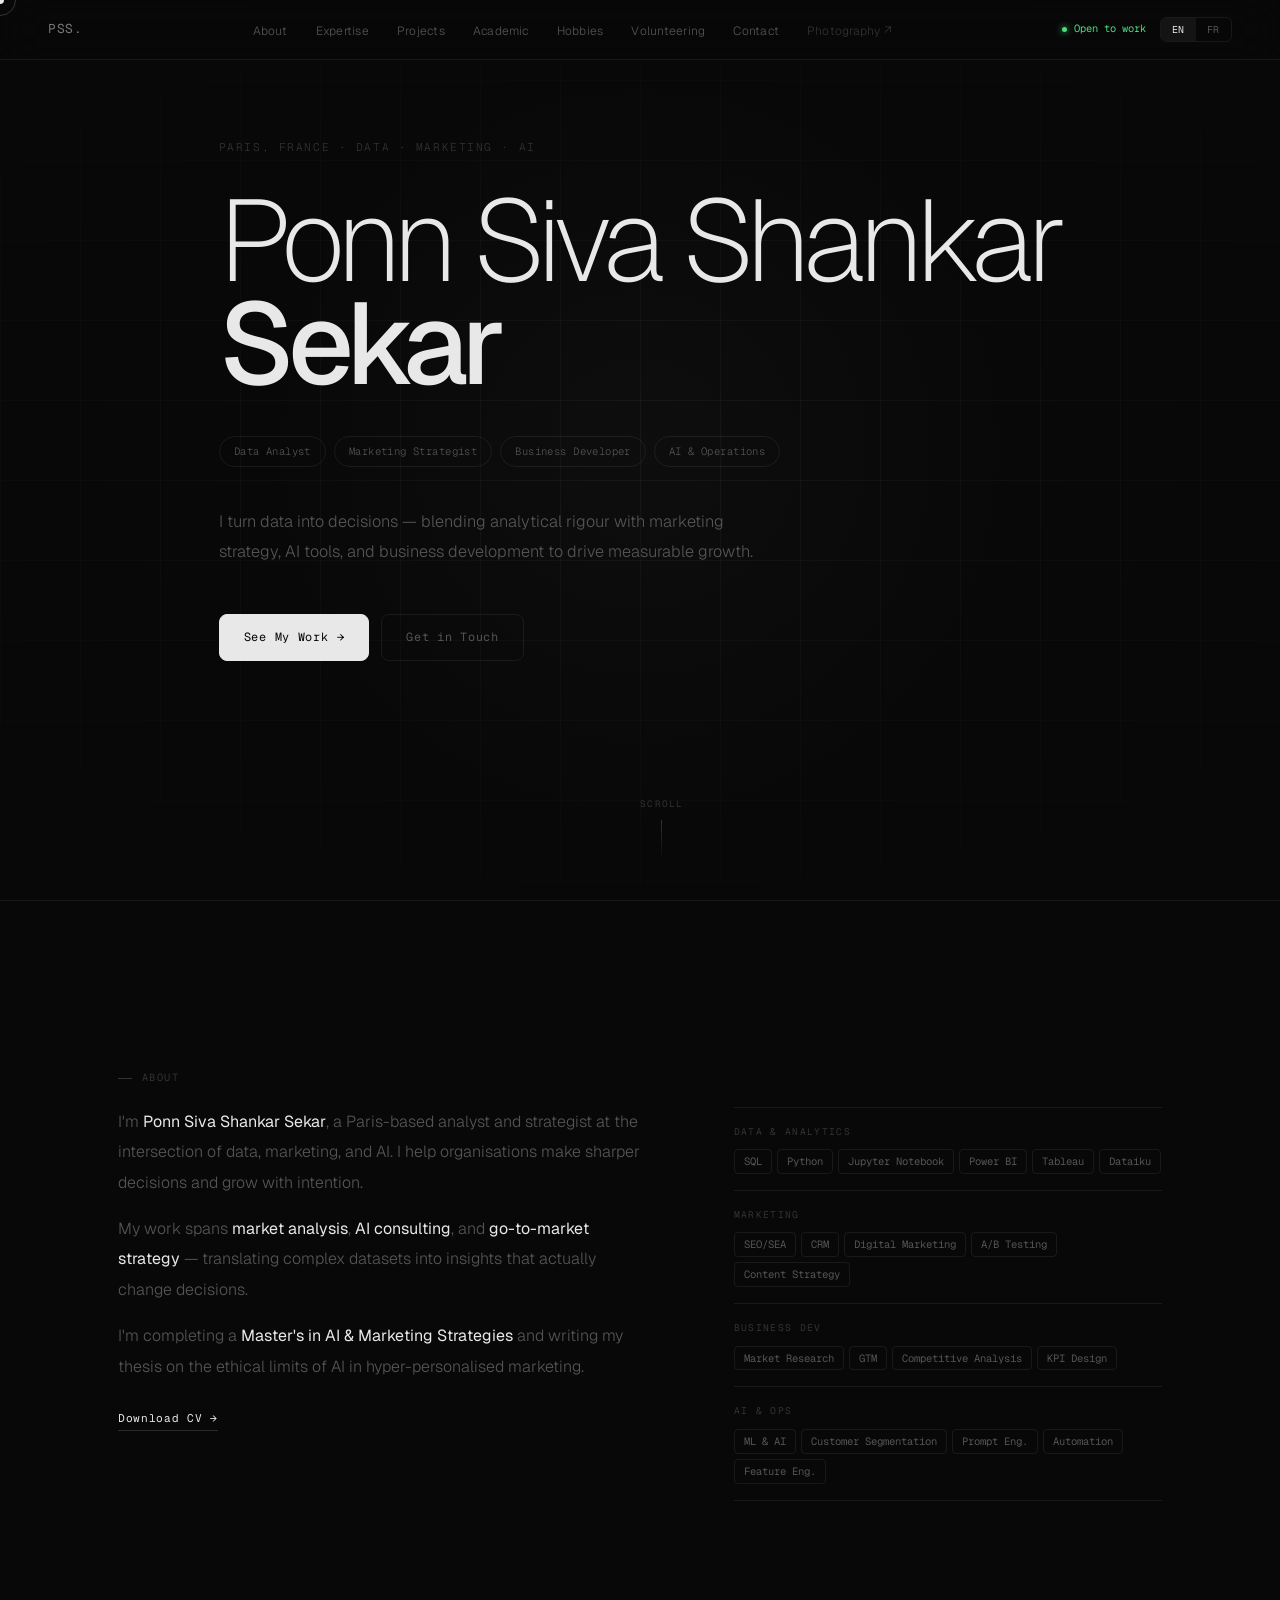
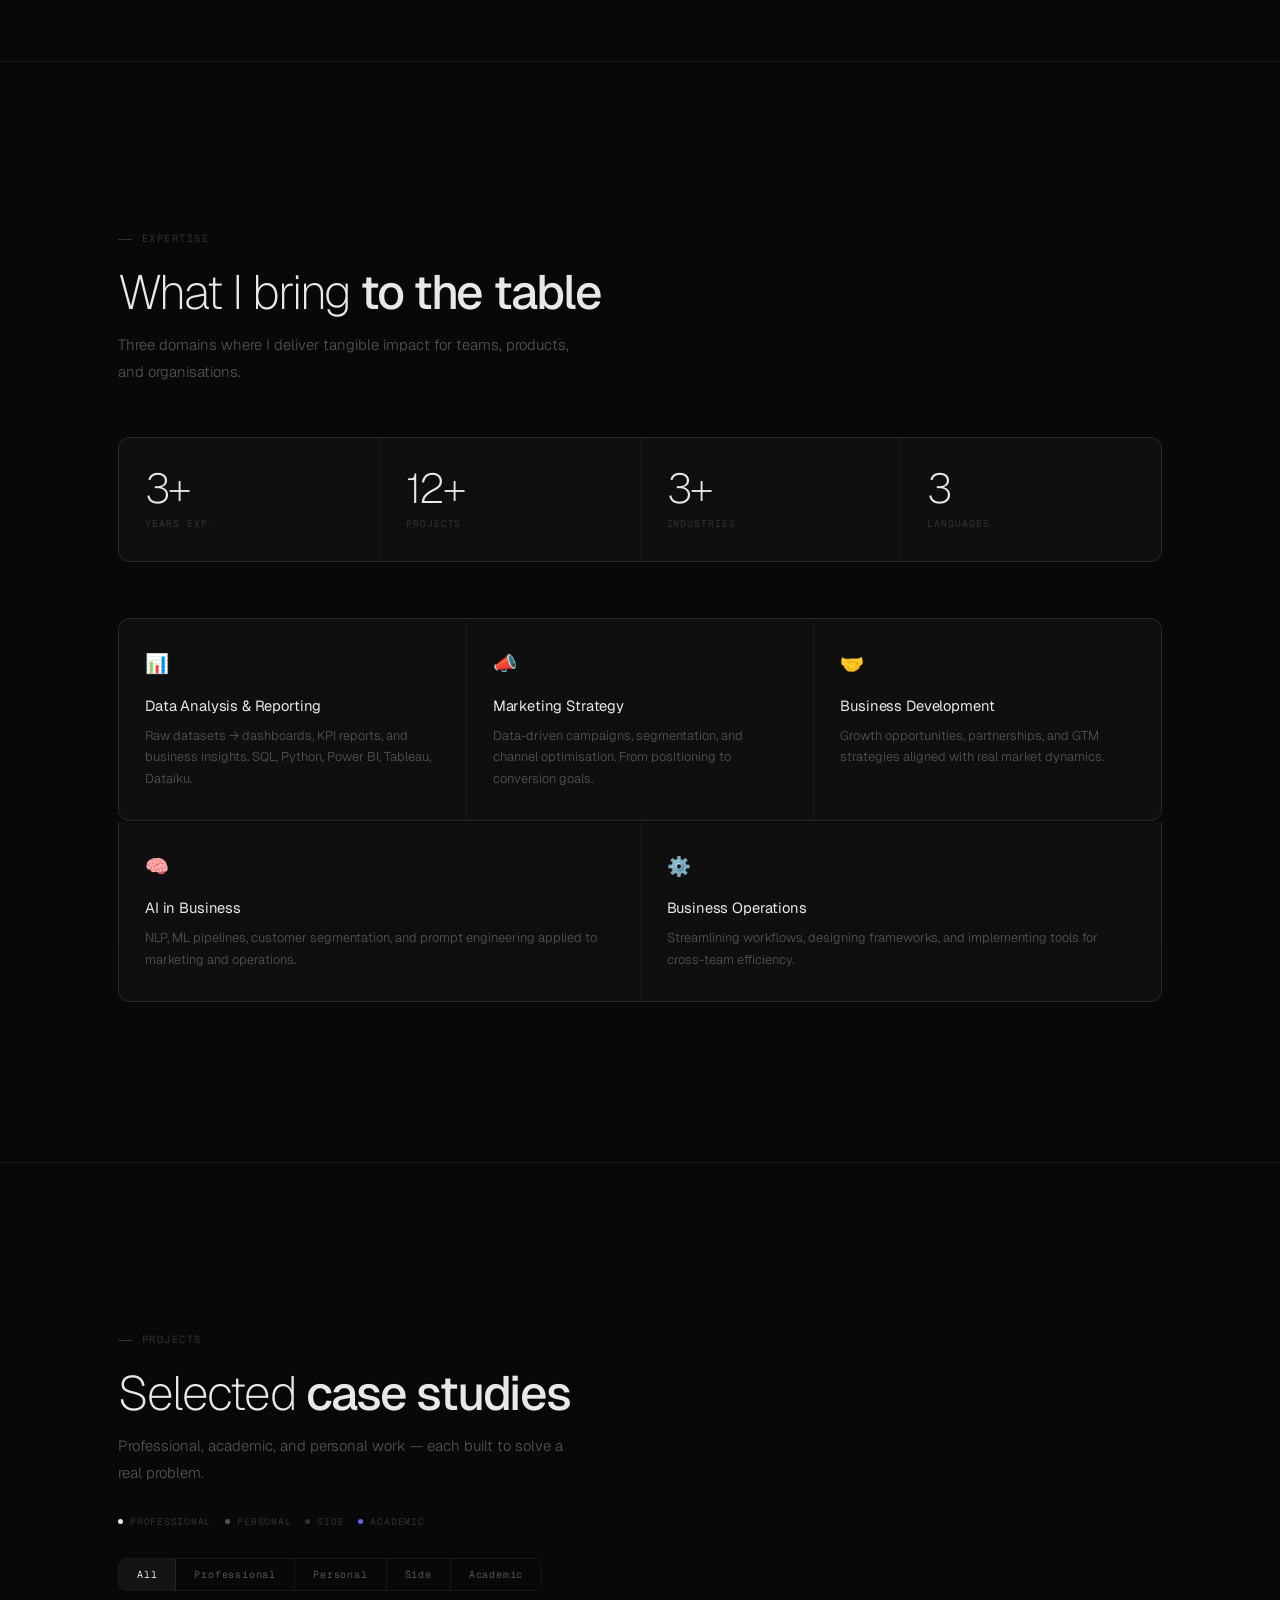
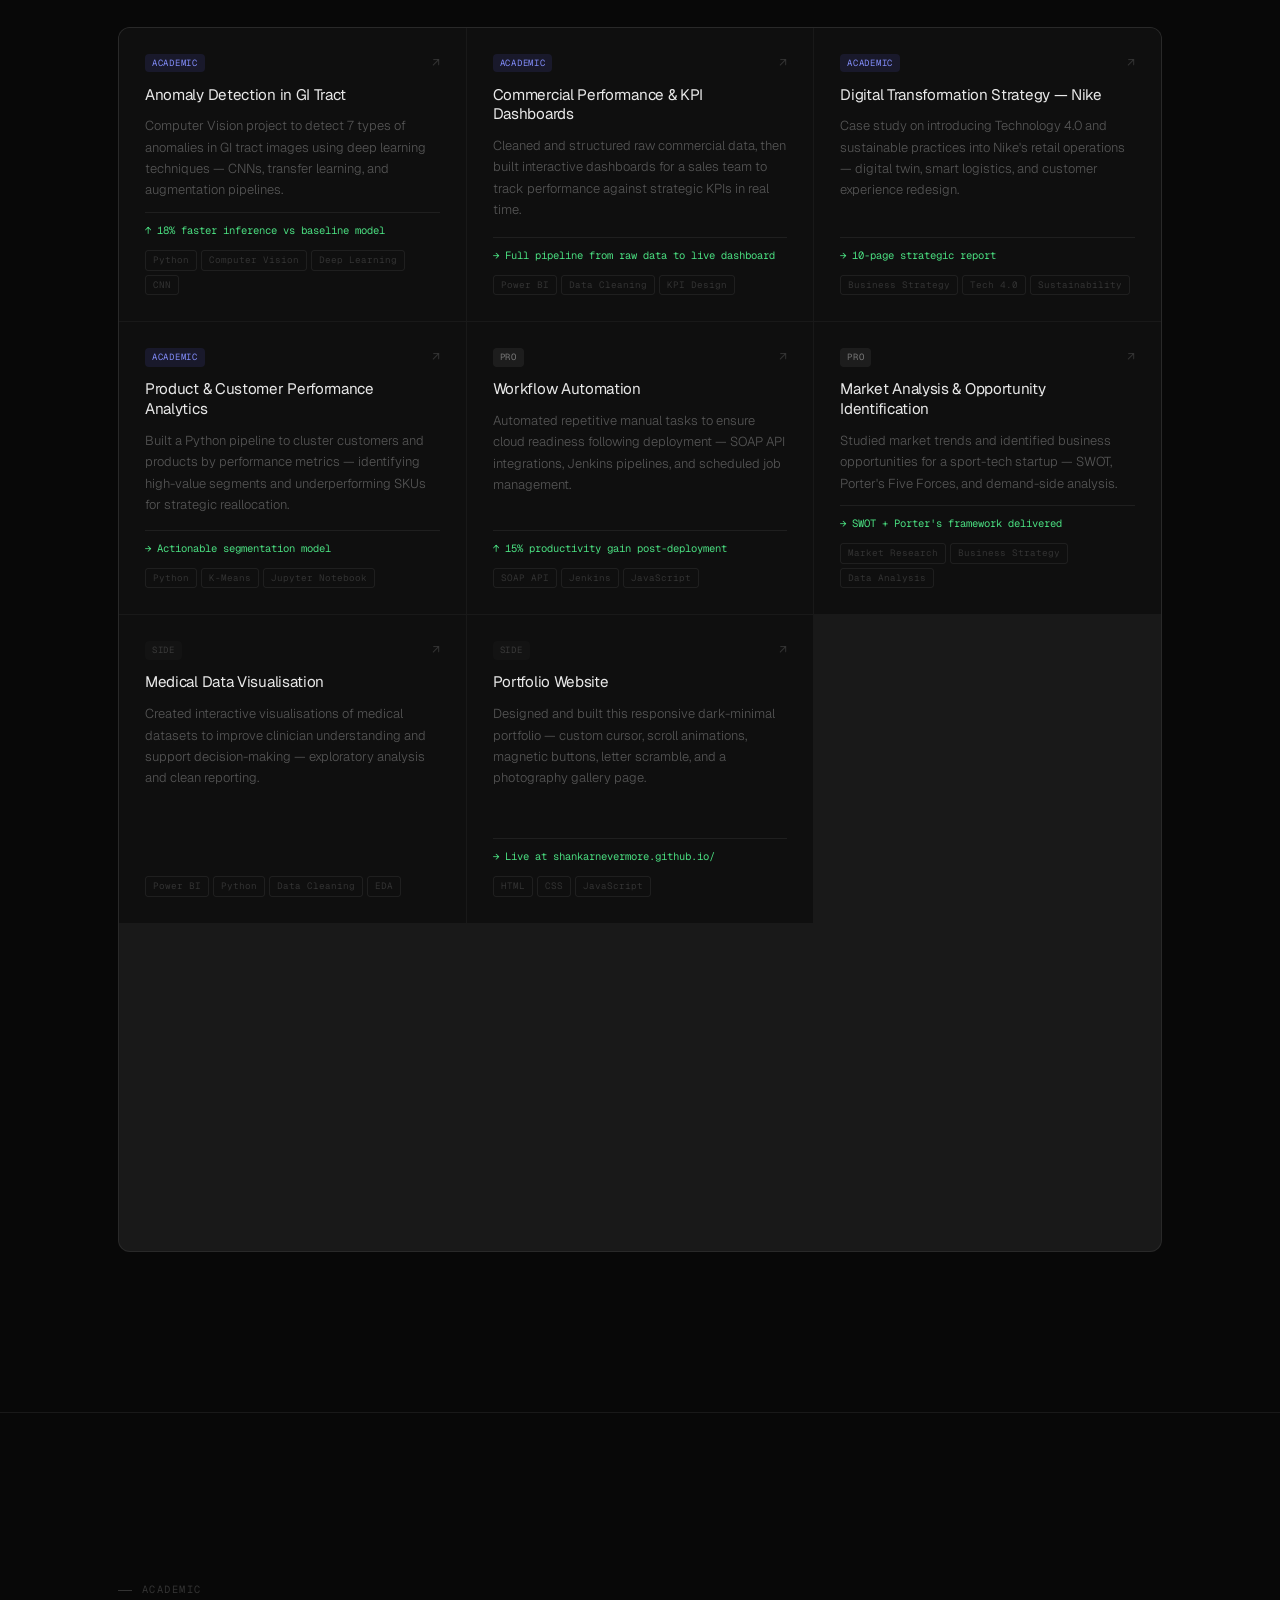
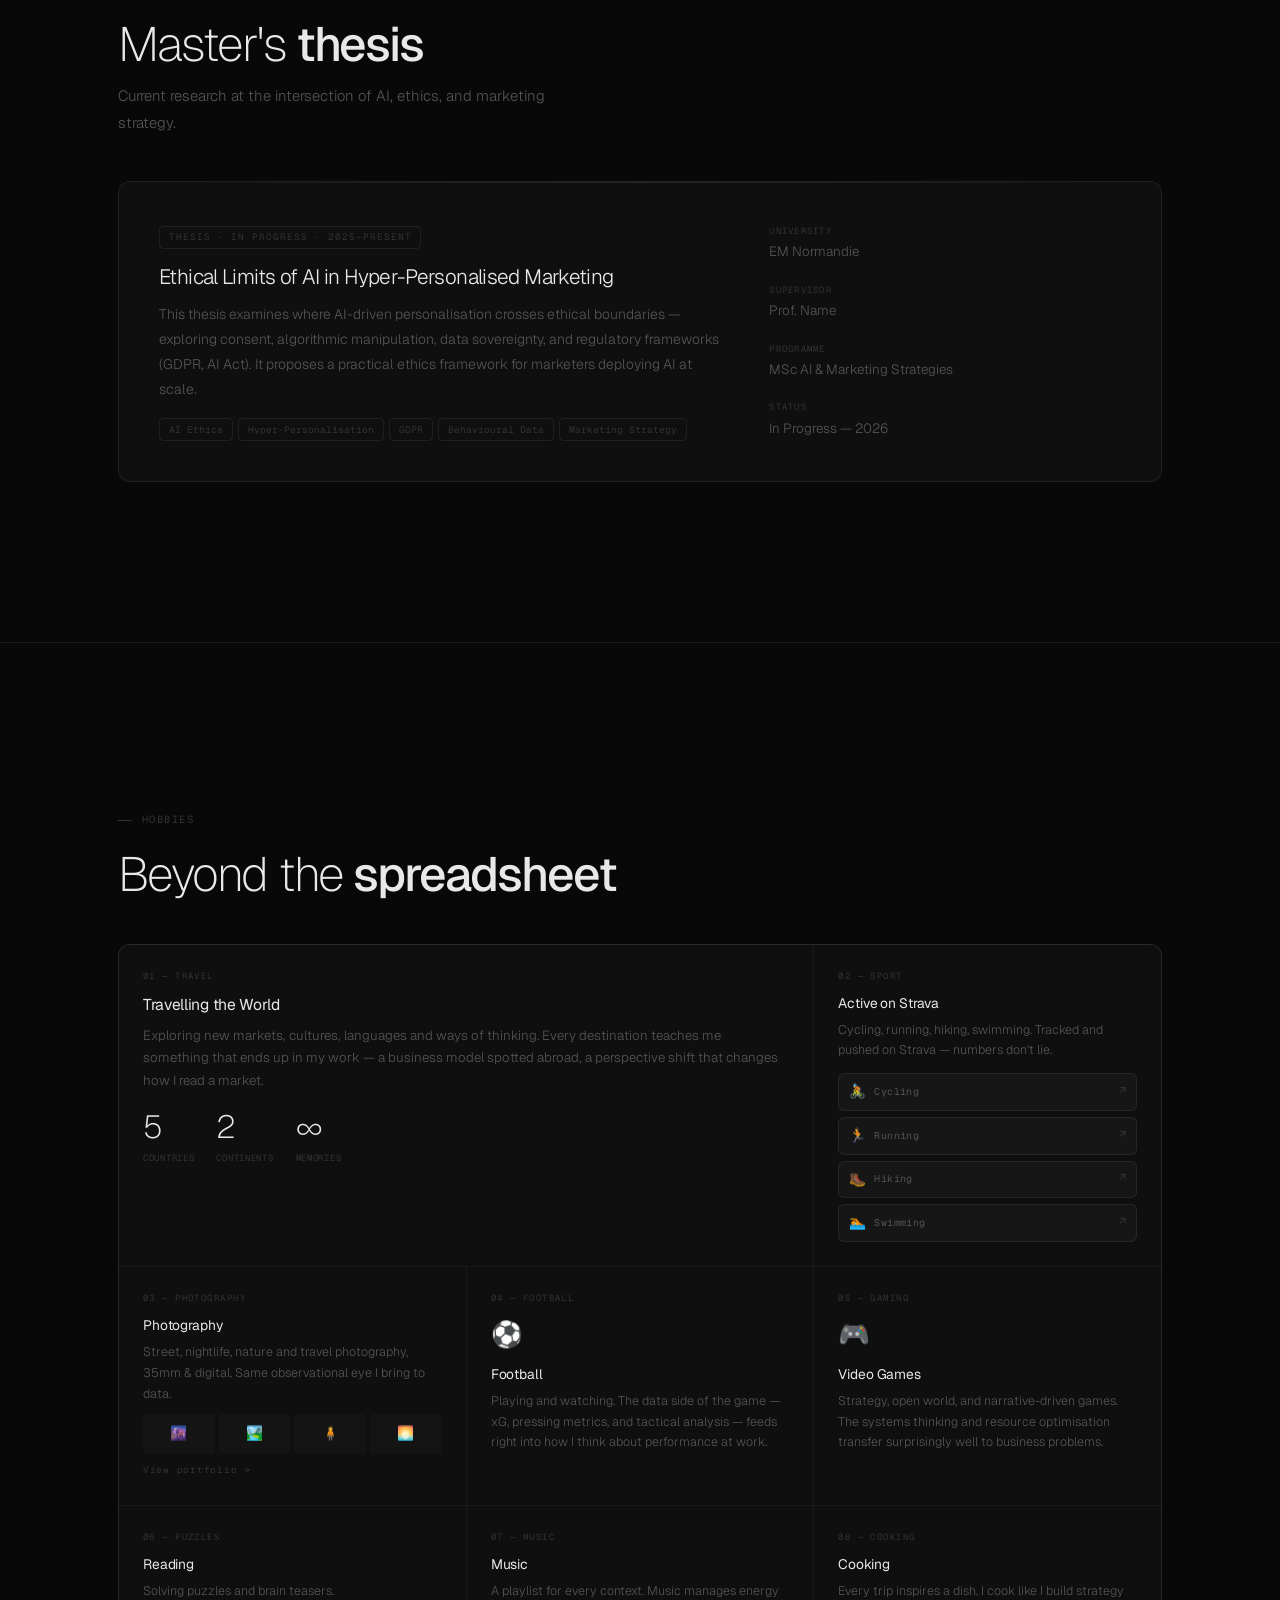
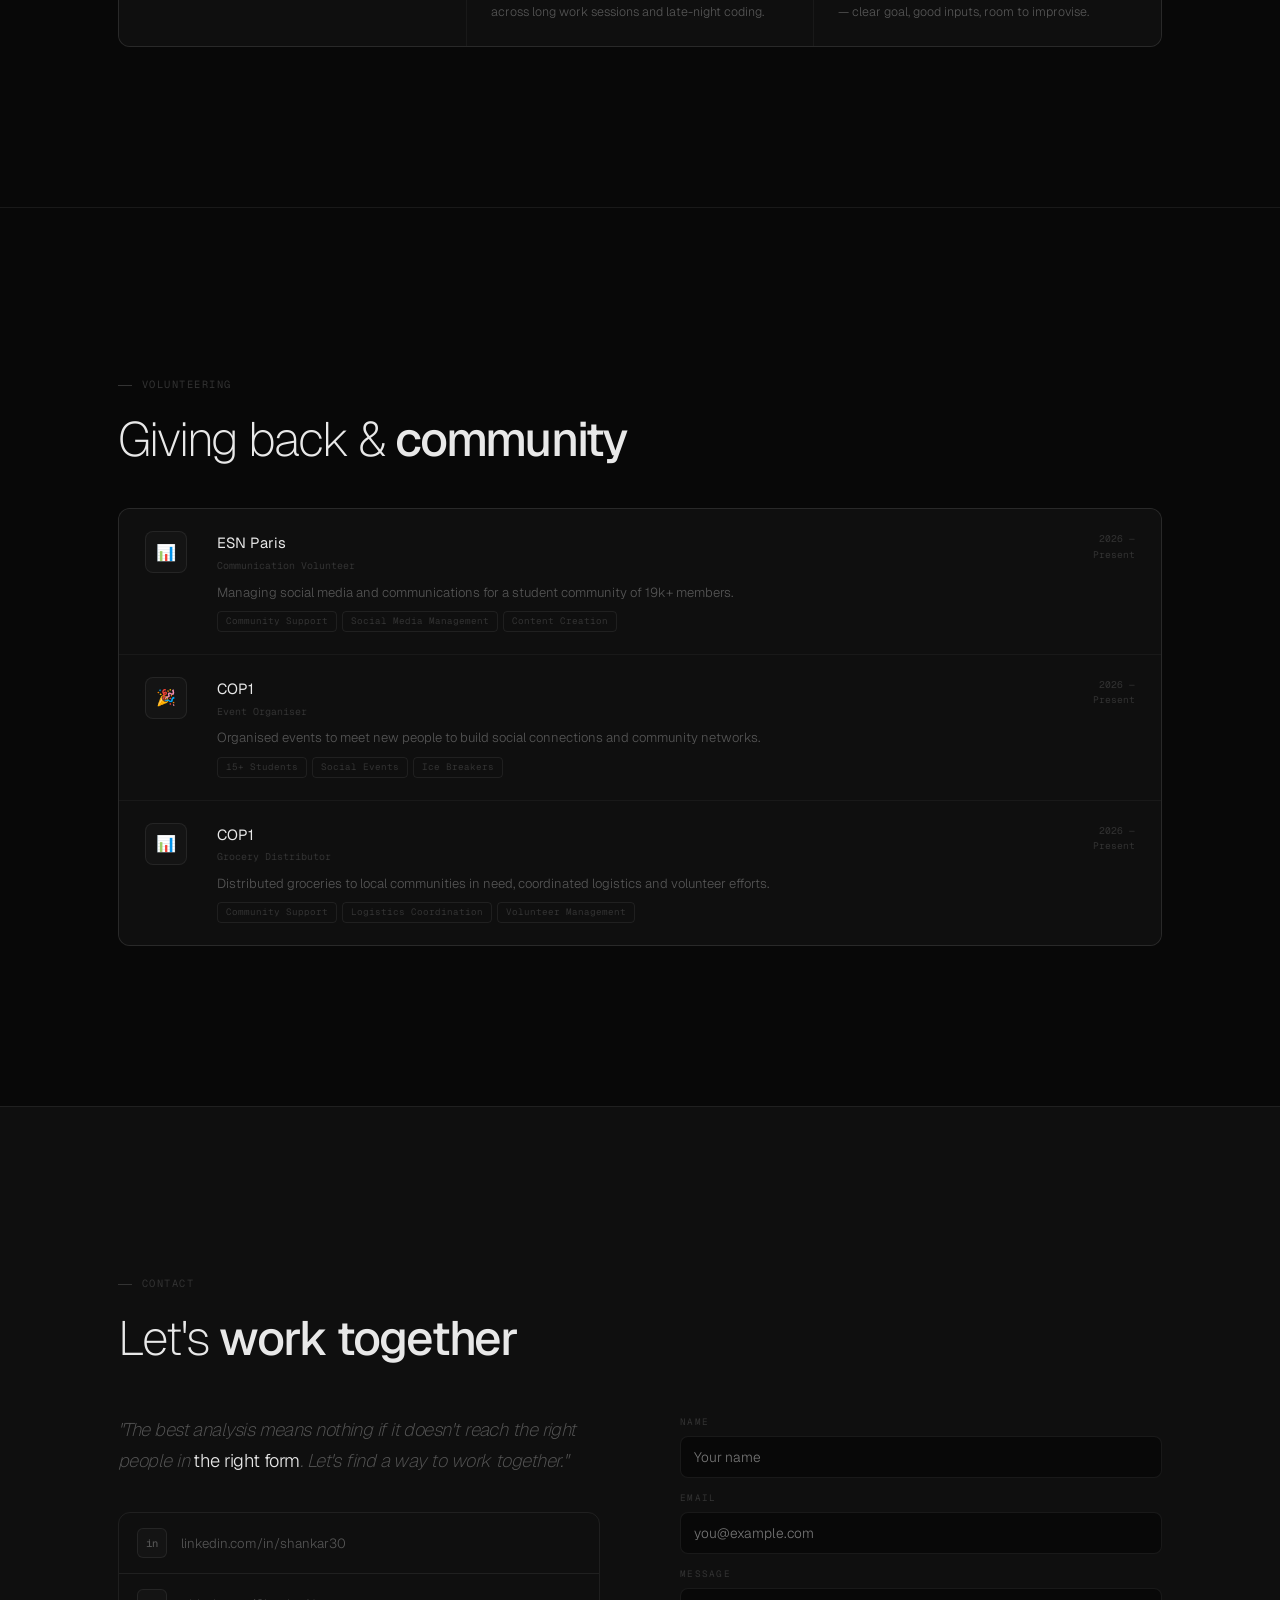
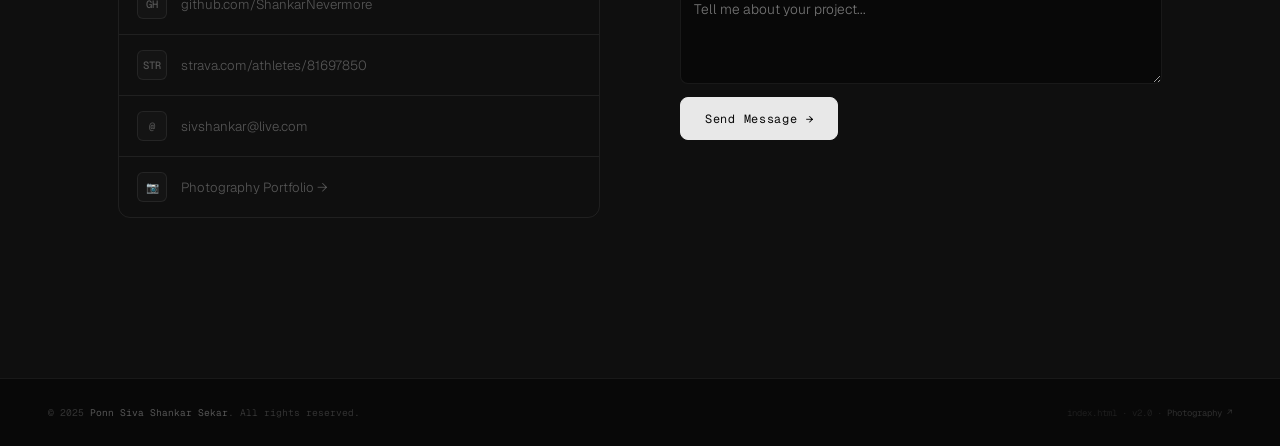
==== commit 832b2261: "Add files via upload" ====
--- a/index.html
+++ b/index.html
@@ -3,32 +3,20 @@
 <head>
 <meta charset="UTF-8"/>
 <meta name="viewport" content="width=device-width,initial-scale=1.0"/>
-<title>Your Name — Data · Marketing · AI</title>
+<title>Ponn Siva Shankar Sekar — Data · Marketing · AI</title>
 <link rel="preconnect" href="https://fonts.googleapis.com">
 <link href="https://fonts.googleapis.com/css2?family=Geist:wght@100;200;300;400;500;600;700&family=Geist+Mono:wght@300;400;500&display=swap" rel="stylesheet">
 <style>
-/* ──────────────────────────────────────────
-   DESIGN TOKENS  ← change these to restyle
-   the entire site in seconds
-────────────────────────────────────────── */
+/* ── DESIGN TOKENS ── */
 :root {
-  --bg:         #080808;
-  --surface:    #0f0f0f;
-  --surface2:   #141414;
-  --border:     rgba(255,255,255,.07);
-  --border-hi:  rgba(255,255,255,.14);
-  --text:       #e8e8e8;
-  --muted:      #555;
-  --muted2:     #333;
-  --accent:     #e8e8e8;
-  --accent-dim: rgba(232,232,232,.05);
-  --green:      #4ade80;
-  --font-sans:  'Geist', sans-serif;
-  --font-mono:  'Geist Mono', monospace;
-  --gap:        160px;
-  --radius:     12px;
-  --nav-h:      60px;
-  --ease:       cubic-bezier(.16,1,.3,1);
+  --bg:#080808; --surface:#0f0f0f; --surface2:#141414;
+  --border:rgba(255,255,255,.07); --border-hi:rgba(255,255,255,.14);
+  --text:#e8e8e8; --muted:#555; --muted2:#333;
+  --accent-dim:rgba(232,232,232,.05); --green:#4ade80;
+  --orange:#f97316; /* strava / sport accent */
+  --font-sans:'Geist',sans-serif; --font-mono:'Geist Mono',monospace;
+  --gap:160px; --radius:12px; --nav-h:60px;
+  --ease:cubic-bezier(.16,1,.3,1);
 }
 *,*::before,*::after{margin:0;padding:0;box-sizing:border-box;}
 html{scroll-behavior:smooth;}
@@ -41,13 +29,15 @@
 body:has(.magnetic:hover) #cursor-ring{width:54px;height:54px;border-color:rgba(232,232,232,.45);}
 
 /* ── NAV ── */
-nav{position:fixed;top:0;left:0;right:0;z-index:200;height:var(--nav-h);display:flex;align-items:center;justify-content:space-between;padding:0 48px;background:rgba(8,8,8,.85);backdrop-filter:blur(24px);border-bottom:1px solid var(--border);}
+nav{position:fixed;top:0;left:0;right:0;z-index:200;height:var(--nav-h);display:flex;align-items:center;justify-content:space-between;padding:0 48px;background:rgba(8,8,8,.88);backdrop-filter:blur(24px);border-bottom:1px solid var(--border);}
 .nav-logo{font-family:var(--font-mono);font-size:.8rem;color:rgba(232,232,232,.5);text-decoration:none;letter-spacing:.04em;transition:color .2s;}
 .nav-logo:hover{color:var(--text);}
-.nav-links{display:flex;gap:30px;list-style:none;}
-.nav-links a{font-size:.78rem;font-weight:300;color:var(--muted);text-decoration:none;letter-spacing:.02em;transition:color .2s;}
+.nav-links{display:flex;gap:28px;list-style:none;}
+.nav-links a{font-size:.75rem;font-weight:300;color:var(--muted);text-decoration:none;letter-spacing:.02em;transition:color .2s;}
 .nav-links a:hover,.nav-links a.active-nav{color:var(--text);}
-.nav-right{display:flex;align-items:center;gap:16px;}
+.nav-photo-link{opacity:.55;transition:opacity .2s!important;}
+.nav-photo-link:hover{opacity:1!important;}
+.nav-right{display:flex;align-items:center;gap:14px;}
 .nav-status{display:flex;align-items:center;gap:7px;font-family:var(--font-mono);font-size:.65rem;color:var(--green);}
 .ndot{width:5px;height:5px;background:var(--green);border-radius:50%;box-shadow:0 0 7px var(--green);animation:npulse 2.4s ease-in-out infinite;}
 @keyframes npulse{0%,100%{opacity:1}50%{opacity:.3}}
@@ -62,7 +52,7 @@
 
 /* ── SCROLL REVEAL ── */
 [data-r]{opacity:0;transform:translateY(36px);transition:opacity .8s var(--ease),transform .8s var(--ease);}
-[data-r].in{opacity:1;transform:translateY(0);}
+[data-r].in{opacity:1;transform:none;}
 [data-r="fade"]{transform:none;}
 [data-r="left"]{transform:translateX(-36px);}
 [data-r="left"].in{transform:none;}
@@ -70,11 +60,13 @@
 [data-r="scale"].in{transform:none;}
 [data-sg]>*{opacity:0;transform:translateY(28px);transition:opacity .7s var(--ease),transform .7s var(--ease);}
 [data-sg].in>*:nth-child(1){opacity:1;transform:none;transition-delay:.04s;}
-[data-sg].in>*:nth-child(2){opacity:1;transform:none;transition-delay:.1s;}
+[data-sg].in>*:nth-child(2){opacity:1;transform:none;transition-delay:.10s;}
 [data-sg].in>*:nth-child(3){opacity:1;transform:none;transition-delay:.16s;}
 [data-sg].in>*:nth-child(4){opacity:1;transform:none;transition-delay:.22s;}
 [data-sg].in>*:nth-child(5){opacity:1;transform:none;transition-delay:.28s;}
 [data-sg].in>*:nth-child(6){opacity:1;transform:none;transition-delay:.34s;}
+[data-sg].in>*:nth-child(7){opacity:1;transform:none;transition-delay:.40s;}
+[data-sg].in>*:nth-child(8){opacity:1;transform:none;transition-delay:.46s;}
 
 /* ── LABELS & HEADINGS ── */
 .s-label{display:inline-flex;align-items:center;gap:10px;font-family:var(--font-mono);font-size:.65rem;color:var(--muted2);letter-spacing:.14em;text-transform:uppercase;margin-bottom:20px;}
@@ -98,7 +90,7 @@
 .hero-grid-bg::before{content:'';position:absolute;inset:0;background-image:linear-gradient(var(--border) 1px,transparent 1px),linear-gradient(90deg,var(--border) 1px,transparent 1px);background-size:80px 80px;mask-image:radial-gradient(ellipse 80% 60% at 50% 50%,black,transparent);opacity:.6;}
 .hero-inner{position:relative;z-index:1;}
 .hero-eyebrow{font-family:var(--font-mono);font-size:.7rem;font-weight:300;color:var(--muted2);letter-spacing:.14em;text-transform:uppercase;margin-bottom:32px;opacity:0;animation:hIn .8s .1s var(--ease) forwards;}
-.hero-name{font-size:clamp(4.5rem,11vw,10rem);font-weight:200;letter-spacing:-.06em;line-height:.88;margin-bottom:40px;opacity:0;animation:hIn .9s .2s var(--ease) forwards;}
+.hero-name{font-size:clamp(3.6rem,9vw,8.5rem);font-weight:200;letter-spacing:-.06em;line-height:.9;margin-bottom:40px;opacity:0;animation:hIn .9s .2s var(--ease) forwards;}
 .hero-name b{font-weight:500;}
 .hero-roles{display:flex;flex-wrap:wrap;gap:8px;margin-bottom:40px;opacity:0;animation:hIn .8s .35s var(--ease) forwards;}
 .rp{font-family:var(--font-mono);font-size:.66rem;font-weight:300;padding:6px 14px;border:1px solid var(--border);border-radius:100px;color:var(--muted);letter-spacing:.04em;transition:border-color .2s,color .2s;}
@@ -109,7 +101,7 @@
 .hero-scroll span{font-family:var(--font-mono);font-size:.58rem;color:var(--muted2);letter-spacing:.14em;text-transform:uppercase;}
 .scroll-bar{width:1px;height:40px;background:linear-gradient(var(--muted2),transparent);animation:sbar 2s ease-in-out infinite;}
 @keyframes sbar{0%,100%{opacity:.5;transform:scaleY(1)}50%{opacity:1;transform:scaleY(.5)}}
-@keyframes hIn{from{opacity:0;transform:translateY(22px)}to{opacity:1;transform:translateY(0)}}
+@keyframes hIn{from{opacity:0;transform:translateY(22px)}to{opacity:1;transform:none}}
 
 /* ── ABOUT ── */
 .about-grid{display:grid;grid-template-columns:1.25fr 1fr;gap:80px;align-items:start;}
@@ -126,13 +118,17 @@
 .stag{font-family:var(--font-mono);font-size:.66rem;padding:3px 9px;border:1px solid var(--border);border-radius:4px;color:var(--muted);transition:border-color .2s,color .2s;}
 .stag:hover{border-color:var(--border-hi);color:var(--text);}
 
-/* ── EXPERTISE ── */
+/* ── EXPERTISE — 5-card grid, 3+2 layout ── */
 .stats-row{display:grid;grid-template-columns:repeat(4,1fr);gap:1px;background:var(--border);border:1px solid var(--border);border-radius:var(--radius);overflow:hidden;margin-bottom:56px;}
 .stat-c{background:var(--surface);padding:30px 26px;transition:background .2s;}
 .stat-c:hover{background:var(--surface2);}
 .stat-n{font-size:2.6rem;font-weight:200;letter-spacing:-.04em;line-height:1;color:var(--text);display:block;}
 .stat-l{font-family:var(--font-mono);font-size:.6rem;color:var(--muted2);letter-spacing:.1em;text-transform:uppercase;margin-top:6px;display:block;}
+/* 5 cards: row1 = 3 cols, row2 = 2 cols centred */
 .svc-grid{display:grid;grid-template-columns:repeat(3,1fr);gap:1px;background:var(--border);border:1px solid var(--border);border-radius:var(--radius);overflow:hidden;}
+.svc-row2{display:grid;grid-template-columns:repeat(2,1fr);gap:1px;background:var(--border);border-left:1px solid var(--border);border-right:1px solid var(--border);border-bottom:1px solid var(--border);border-bottom-left-radius:var(--radius);border-bottom-right-radius:var(--radius);overflow:hidden;margin-top:1px;}
+/* make the 2 bottom cards wider / centred */
+.svc-row2 .svc-card{background:var(--surface);}
 .svc-card{background:var(--surface);padding:30px 26px;transition:background .3s;position:relative;overflow:hidden;}
 .svc-card::after{content:'';position:absolute;inset:0;background:var(--accent-dim);transform:translateY(100%);transition:transform .4s var(--ease);}
 .svc-card:hover{background:var(--surface2);}
@@ -149,7 +145,10 @@
 .legend{display:flex;gap:14px;margin-bottom:28px;flex-wrap:wrap;}
 .li{display:flex;align-items:center;gap:7px;font-family:var(--font-mono);font-size:.6rem;color:var(--muted2);letter-spacing:.08em;text-transform:uppercase;}
 .ld{width:5px;height:5px;border-radius:50%;}
-.ld.pr{background:#e8e8e8;}.ld.pe{background:#555;}.ld.si{background:#333;}
+.ld.pr{background:#e8e8e8;}
+.ld.pe{background:#555;}
+.ld.si{background:#333;}
+.ld.ac{background:#6366f1;} /* indigo for academic */
 .proj-grid{display:grid;grid-template-columns:repeat(3,1fr);gap:1px;background:var(--border);border:1px solid var(--border);border-radius:var(--radius);overflow:hidden;}
 .pc{background:var(--surface);padding:26px;display:flex;flex-direction:column;gap:11px;transition:background .3s;transform-style:preserve-3d;}
 .pc:hover{background:var(--surface2);}
@@ -158,40 +157,41 @@
 .pc-bdg.pr{background:rgba(232,232,232,.07);color:rgba(232,232,232,.45);}
 .pc-bdg.pe{background:rgba(100,100,100,.09);color:#4a4a4a;}
 .pc-bdg.si{background:rgba(60,60,60,.1);color:#3a3a3a;}
+.pc-bdg.ac{background:rgba(99,102,241,.12);color:#818cf8;} /* indigo academic badge */
 .pc-arr{font-size:.78rem;color:var(--muted2);text-decoration:none;display:inline-block;transition:color .2s,transform .25s var(--ease);}
 .pc:hover .pc-arr{color:var(--text);transform:translate(2px,-2px);}
 .pc-title{font-size:.95rem;font-weight:400;letter-spacing:-.02em;line-height:1.3;}
 .pc-desc{font-size:.81rem;font-weight:300;color:var(--muted);line-height:1.65;flex:1;}
 .pc-impact{font-family:var(--font-mono);font-size:.66rem;color:var(--green);padding-top:9px;border-top:1px solid var(--border);}
+.pc-impact:empty{display:none;}
 .pc-tags{display:flex;flex-wrap:wrap;gap:4px;}
 .pc-tag{font-family:var(--font-mono);font-size:.58rem;padding:2px 7px;border-radius:3px;border:1px solid var(--border);color:var(--muted2);}
 
-/* ── ACADEMIC ── */
-.thesis{background:var(--surface);border:1px solid var(--border);border-radius:var(--radius);padding:38px;margin-bottom:14px;display:grid;grid-template-columns:1.5fr 1fr;gap:44px;position:relative;overflow:hidden;}
-.thesis::before{content:'';position:absolute;top:0;left:0;right:0;height:1px;background:linear-gradient(90deg,transparent,rgba(255,255,255,.08),transparent);}
+/* ── ACADEMIC — thesis only, full width ── */
+.thesis{background:var(--surface);border:1px solid var(--border);border-radius:var(--radius);padding:40px;margin-top:44px;display:grid;grid-template-columns:1.6fr 1fr;gap:48px;position:relative;overflow:hidden;}
+.thesis::before{content:'';position:absolute;top:0;left:0;right:0;height:1px;background:linear-gradient(90deg,transparent,rgba(255,255,255,.1),transparent);}
 .thesis-bdg{font-family:var(--font-mono);font-size:.58rem;padding:3px 9px;border:1px solid var(--border);color:var(--muted2);letter-spacing:.1em;text-transform:uppercase;border-radius:4px;display:inline-block;margin-bottom:14px;}
-.thesis-title{font-size:1.25rem;font-weight:300;letter-spacing:-.03em;line-height:1.3;margin-bottom:11px;}
-.thesis-desc{font-size:.86rem;font-weight:300;color:var(--muted);line-height:1.78;}
-.thesis-chips{display:flex;flex-wrap:wrap;gap:5px;margin-top:14px;}
+.thesis-title{font-size:1.3rem;font-weight:300;letter-spacing:-.03em;line-height:1.3;margin-bottom:12px;}
+.thesis-desc{font-size:.87rem;font-weight:300;color:var(--muted);line-height:1.8;}
+.thesis-chips{display:flex;flex-wrap:wrap;gap:5px;margin-top:16px;}
 .tc{font-family:var(--font-mono);font-size:.6rem;padding:3px 9px;border-radius:4px;border:1px solid var(--border);color:var(--muted2);}
-.tm{display:flex;flex-direction:column;gap:18px;justify-content:center;}
+.tm{display:flex;flex-direction:column;gap:20px;justify-content:center;}
 .tm-item label{font-family:var(--font-mono);font-size:.56rem;color:var(--muted2);letter-spacing:.14em;text-transform:uppercase;display:block;margin-bottom:3px;}
-.tm-item p{font-size:.82rem;font-weight:300;color:var(--muted);}
-.ac-grid{display:grid;grid-template-columns:repeat(3,1fr);gap:1px;background:var(--border);border:1px solid var(--border);border-radius:var(--radius);overflow:hidden;}
-.ac{background:var(--surface);padding:26px;transition:background .3s;position:relative;}
-.ac:hover{background:var(--surface2);}
-.ac-year{font-family:var(--font-mono);font-size:.58rem;color:var(--muted2);letter-spacing:.08em;margin-bottom:5px;display:block;}
-.ac-bdg{position:absolute;top:26px;right:26px;font-family:var(--font-mono);font-size:.56px;padding:3px 7px;border:1px solid var(--border);color:var(--muted2);letter-spacing:.08em;border-radius:4px;font-size:.56rem;}
-.ac-title{font-size:.92rem;font-weight:400;letter-spacing:-.01em;line-height:1.3;margin-bottom:5px;}
-.ac-inst{font-family:var(--font-mono);font-size:.6rem;color:var(--muted2);margin-bottom:9px;}
-.ac-desc{font-size:.8rem;font-weight:300;color:var(--muted);line-height:1.65;}
-
-/* ── HOBBIES BENTO ── */
+.tm-item p{font-size:.84rem;font-weight:300;color:var(--muted);}
+
+/* ── HOBBIES BENTO — expanded for more items ── */
 .bento{display:grid;grid-template-columns:repeat(6,1fr);gap:1px;background:var(--border);border:1px solid var(--border);border-radius:var(--radius);overflow:hidden;}
-.bc{background:var(--surface);padding:26px;transition:background .3s;}
+.bc{background:var(--surface);padding:24px;transition:background .3s;position:relative;}
 .bc:hover{background:var(--surface2);}
-.bc-travel{grid-column:span 4;grid-row:span 2;}
-.bc-cycling,.bc-photo,.bc-reading,.bc-music,.bc-cooking{grid-column:span 2;}
+/* layout spans */
+.bc-travel  {grid-column:span 4;grid-row:span 2;}
+.bc-sport   {grid-column:span 2;grid-row:span 2;}
+.bc-photo   {grid-column:span 2;}
+.bc-football{grid-column:span 2;}
+.bc-gaming  {grid-column:span 2;}
+.bc-reading {grid-column:span 2;}
+.bc-music   {grid-column:span 2;}
+.bc-cooking {grid-column:span 2;}
 .bc-lbl{font-family:var(--font-mono);font-size:.56rem;color:var(--muted2);letter-spacing:.16em;text-transform:uppercase;margin-bottom:9px;display:block;}
 .bc-h{font-size:.98rem;font-weight:400;margin-bottom:8px;letter-spacing:-.02em;}
 .bc-h-sm{font-size:.86rem;font-weight:400;margin-bottom:6px;letter-spacing:-.01em;}
@@ -200,12 +200,24 @@
 .t-nums{display:flex;gap:22px;margin-top:18px;}
 .tn-n{font-size:2rem;font-weight:200;letter-spacing:-.04em;color:var(--text);display:block;line-height:1;}
 .tn-l{font-family:var(--font-mono);font-size:.56rem;color:var(--muted2);letter-spacing:.08em;text-transform:uppercase;}
-.big-km{font-size:2.2rem;font-weight:200;letter-spacing:-.04em;color:var(--text);line-height:1;margin:7px 0 2px;}
-.km-u{font-family:var(--font-mono);font-size:.56rem;color:var(--muted2);letter-spacing:.1em;text-transform:uppercase;}
+/* strava block inside sport card */
+.strava-list{display:flex;flex-direction:column;gap:6px;margin-top:12px;}
+.strava-item{display:flex;align-items:center;justify-content:space-between;padding:7px 10px;background:rgba(255,255,255,.03);border:1px solid var(--border);border-radius:6px;text-decoration:none;transition:border-color .2s,background .2s;}
+.strava-item:hover{border-color:var(--orange);background:rgba(249,115,22,.05);}
+.strava-left{display:flex;align-items:center;gap:8px;}
+.strava-icon{font-size:.85rem;}
+.strava-name{font-family:var(--font-mono);font-size:.62rem;color:var(--muted);letter-spacing:.04em;transition:color .2s;}
+.strava-item:hover .strava-name{color:var(--orange);}
+.strava-arr{font-size:.7rem;color:var(--muted2);transition:color .2s,transform .2s var(--ease);}
+.strava-item:hover .strava-arr{color:var(--orange);transform:translate(2px,-2px);}
+.strava-badge{font-family:var(--font-mono);font-size:.52rem;padding:2px 6px;border-radius:3px;background:rgba(249,115,22,.1);color:var(--orange);letter-spacing:.06em;}
+/* photo link */
 .photo-row{display:flex;gap:4px;margin-top:10px;}
-.ps{flex:1;height:42px;background:var(--surface2);border-radius:4px;display:flex;align-items:center;justify-content:center;font-size:.9rem;}
+.ps{flex:1;height:40px;background:var(--surface2);border-radius:4px;display:flex;align-items:center;justify-content:center;font-size:.85rem;}
 .photo-link{display:inline-flex;align-items:center;gap:6px;font-family:var(--font-mono);font-size:.58rem;color:var(--muted2);text-decoration:none;margin-top:9px;letter-spacing:.08em;transition:color .2s,gap .25s var(--ease);}
 .photo-link:hover{color:var(--text);gap:10px;}
+/* football & gaming icons */
+.hobby-icon{font-size:1.6rem;margin-bottom:8px;display:block;}
 
 /* ── VOLUNTEERING ── */
 .vol-list{display:flex;flex-direction:column;gap:1px;background:var(--border);border:1px solid var(--border);border-radius:var(--radius);overflow:hidden;}
@@ -252,18 +264,20 @@
   .wrap{padding:0 20px;}
   .about-grid,.con-grid{grid-template-columns:1fr;gap:44px;}
   .stats-row{grid-template-columns:repeat(2,1fr);}
-  .svc-grid,.proj-grid,.ac-grid{grid-template-columns:1fr;}
+  .svc-grid,.svc-row2{grid-template-columns:1fr;}
+  .svc-row2{border-left:none;border-right:none;margin-top:0;}
+  .proj-grid{grid-template-columns:1fr;}
   .thesis{grid-template-columns:1fr;gap:28px;}
   .bento{grid-template-columns:1fr 1fr;}
-  .bc-travel{grid-column:span 2;}
-  .bc-cycling,.bc-photo,.bc-reading,.bc-music,.bc-cooking{grid-column:span 1;}
+  .bc-travel,.bc-sport{grid-column:span 2;grid-row:span 1;}
+  .bc-photo,.bc-football,.bc-gaming,.bc-reading,.bc-music,.bc-cooking{grid-column:span 1;}
   .vc{grid-template-columns:1fr;gap:10px;}
   footer{flex-direction:column;gap:8px;text-align:center;}
 }
 @media(max-width:520px){
   .bento{grid-template-columns:1fr;}
-  .bc-travel,.bc-cycling,.bc-photo,.bc-reading,.bc-music,.bc-cooking{grid-column:span 1;}
-  .hero-name{font-size:clamp(3rem,15vw,5rem);}
+  .bc-travel,.bc-sport,.bc-photo,.bc-football,.bc-gaming,.bc-reading,.bc-music,.bc-cooking{grid-column:span 1;}
+  .hero-name{font-size:clamp(2.8rem,13vw,5rem);}
 }
 </style>
 </head>
@@ -273,19 +287,19 @@
 
 <!-- NAV -->
 <nav>
-  <a href="#hero" class="nav-logo" data-i18n="nav.logo">YN.</a>
+  <a href="#hero" class="nav-logo">PSS.</a>
   <ul class="nav-links">
-    <li><a href="#about"        data-i18n="nav.about">About</a></li>
-    <li><a href="#expertise"    data-i18n="nav.exp">Expertise</a></li>
-    <li><a href="#projects"     data-i18n="nav.proj">Projects</a></li>
-    <li><a href="#academic"     data-i18n="nav.ac">Academic</a></li>
-    <li><a href="#hobbies"      data-i18n="nav.hob">Hobbies</a></li>
-    <li><a href="#volunteering" data-i18n="nav.vol">Volunteering</a></li>
-    <li><a href="#contact"      data-i18n="nav.con">Contact</a></li>
-    <li><a href="photography.html" style="opacity:.5" data-i18n="nav.photo">Photography ↗</a></li>
+    <li><a href="#about">About</a></li>
+    <li><a href="#expertise">Expertise</a></li>
+    <li><a href="#projects">Projects</a></li>
+    <li><a href="#academic">Academic</a></li>
+    <li><a href="#hobbies">Hobbies</a></li>
+    <li><a href="#volunteering">Volunteering</a></li>
+    <li><a href="#contact">Contact</a></li>
+    <li><a href="photography.html" class="nav-photo-link">Photography ↗</a></li>
   </ul>
   <div class="nav-right">
-    <div class="nav-status"><span class="ndot"></span><span data-i18n="nav.status">Open to work</span></div>
+    <div class="nav-status"><span class="ndot"></span><span>Open to work</span></div>
     <div class="lang-toggle">
       <button class="lang-btn active" id="btn-en" onclick="setLang('en')">EN</button>
       <button class="lang-btn"        id="btn-fr" onclick="setLang('fr')">FR</button>
@@ -298,69 +312,73 @@
   <div class="hero-glow"></div>
   <div class="hero-grid-bg"></div>
   <div class="wrap hero-inner">
-    <p class="hero-eyebrow" data-i18n="h.eyebrow">Paris, France · Data · Marketing · AI</p>
-    <h1 class="hero-name" data-i18n="h.name">Ponn Siva Shankar<br><b>Sekar</b></h1>
+    <p class="hero-eyebrow" id="h-eyebrow">Paris, France · Data · Marketing · AI</p>
+    <h1 class="hero-name" id="h-name">Ponn Siva Shankar<br><b>Sekar</b></h1>
     <div class="hero-roles">
-      <span class="rp" data-i18n="r1">Data Analyst</span>
-      <span class="rp" data-i18n="r2">Marketing Strategist</span>
-      <span class="rp" data-i18n="r3">Business Developer</span>
-      <span class="rp" data-i18n="r4">AI &amp; Operations</span>
-    </div>
-    <p class="hero-tagline" data-i18n="h.tag">I turn data into decisions — blending analytical rigour with marketing strategy, AI tools, and business development to drive measurable growth.</p>
+      <span class="rp">Data Analyst</span>
+      <span class="rp">Marketing Strategist</span>
+      <span class="rp">Business Developer</span>
+      <span class="rp">AI &amp; Operations</span>
+    </div>
+    <p class="hero-tagline" id="h-tag">I turn data into decisions — blending analytical rigour with marketing strategy, AI tools, and business development to drive measurable growth.</p>
     <div class="hero-ctas">
-      <div class="magnetic"><a href="#projects" class="btn btn-p"><span data-scramble data-i18n="h.cta1">See My Work</span><span>→</span></a></div>
-      <div class="magnetic"><a href="#contact"  class="btn btn-g"><span data-scramble data-i18n="h.cta2">Get in Touch</span></a></div>
-    </div>
-  </div>
-  <div class="hero-scroll"><span data-i18n="h.scroll">Scroll</span><div class="scroll-bar"></div></div>
+      <div class="magnetic"><a href="#projects" class="btn btn-p"><span data-scramble>See My Work</span><span>→</span></a></div>
+      <div class="magnetic"><a href="#contact"  class="btn btn-g"><span data-scramble>Get in Touch</span></a></div>
+    </div>
+  </div>
+  <div class="hero-scroll"><span>Scroll</span><div class="scroll-bar"></div></div>
 </section>
 
 <!-- ABOUT -->
 <section id="about"><div class="wrap">
-  <p class="s-label" data-r data-i18n="sl.about">About</p>
+  <p class="s-label" data-r>About</p>
   <div class="about-grid">
     <div data-r>
       <div class="about-body">
-        <p data-i18n="a.p1">I'm <b>Ponn Siva Shankar</b>, a Paris-based analyst and strategist at the intersection of data, marketing, and AI. I help organisations make sharper decisions and grow with intention.</p>
-        <p data-i18n="a.p2">My work spans <b>market analysis</b>, <b>AI consulting</b>, and <b>go-to-market strategy</b> translating complex datasets into insights that actually change decisions.</p>
-        <p data-i18n="a.p3">I'm completing a <b>Master's in AI &amp; MArketing Strategies</b> and writing my thesis about Ethical limits of AI in hyper-personalised marketing.</p>
-      </div>
-      <a href="#" class="cv-link magnetic" data-scramble data-i18n="a.cv">Download CV →</a>
+        <p id="a-p1">I'm <b>Ponn Siva Shankar Sekar</b>, a Paris-based analyst and strategist at the intersection of data, marketing, and AI. I help organisations make sharper decisions and grow with intention.</p>
+        <p id="a-p2">My work spans <b>market analysis</b>, <b>AI consulting</b>, and <b>go-to-market strategy</b> — translating complex datasets into insights that actually change decisions.</p>
+        <p id="a-p3">I'm completing a <b>Master's in AI &amp; Marketing Strategies</b> and writing my thesis on the ethical limits of AI in hyper-personalised marketing.</p>
+      </div>
+      <a href="#" class="cv-link magnetic" data-scramble>Download CV →</a>
     </div>
     <div class="skill-col" data-r="left">
-      <div class="sg"><p class="sg-name" data-i18n="sg.d">Data &amp; Analytics</p><div class="stags"><span class="stag">SQL</span><span class="stag">Python</span><span class="stag">Jupyter Notbook</span><span class="stag">Power BI</span><span class="stag">Tableau</span><span class="stag">Dataiku</span></div></div>
-      <div class="sg"><p class="sg-name" data-i18n="sg.m">Marketing</p><div class="stags"><span class="stag">SEO/SEA</span><span class="stag">CRM</span><span class="stag">Digital Marketing</span><span class="stag">A/B Testing</span><span class="stag">Content Strategy</span></div></div>
-      <div class="sg"><p class="sg-name" data-i18n="sg.b">Business Dev</p><div class="stags"><span class="stag">Market Research</span><span class="stag">GTM</span><span class="stag">Competitive Analysis</span><span class="stag">KPI Design</span></div></div>
-      <div class="sg"><p class="sg-name" data-i18n="sg.a">AI &amp; Ops</p><div class="stags"><span class="stag">Customer Segmentation</span><span class="stag"></span><span class="stag">Prompt Eng.</span><span class="stag">Automation</span><span class="stag">Feature Eng.</span></div></div>
+      <div class="sg"><p class="sg-name">Data &amp; Analytics</p><div class="stags"><span class="stag">SQL</span><span class="stag">Python</span><span class="stag">Jupyter Notebook</span><span class="stag">Power BI</span><span class="stag">Tableau</span><span class="stag">Dataiku</span></div></div>
+      <div class="sg"><p class="sg-name">Marketing</p><div class="stags"><span class="stag">SEO/SEA</span><span class="stag">CRM</span><span class="stag">Digital Marketing</span><span class="stag">A/B Testing</span><span class="stag">Content Strategy</span></div></div>
+      <div class="sg"><p class="sg-name">Business Dev</p><div class="stags"><span class="stag">Market Research</span><span class="stag">GTM</span><span class="stag">Competitive Analysis</span><span class="stag">KPI Design</span></div></div>
+      <div class="sg"><p class="sg-name">AI &amp; Ops</p><div class="stags"><span class="stag">ML & AI</span><span class="stag">Customer Segmentation</span><span class="stag">Prompt Eng.</span><span class="stag">Automation</span><span class="stag">Feature Eng.</span></div></div>
     </div>
   </div>
 </div></section>
 
-<!-- EXPERTISE -->
+<!-- EXPERTISE — 5 cards, 3-top + 2-bottom -->
 <section id="expertise"><div class="wrap">
-  <p class="s-label" data-r data-i18n="sl.exp">Expertise</p>
-  <h2 class="s-title" data-r data-i18n="e.title">What I bring <b>to the table</b></h2>
-  <p class="s-deck" style="margin-bottom:52px" data-r data-i18n="e.deck">Six domains where I deliver tangible impact for teams, products, and organisations.</p>
+  <p class="s-label" data-r>Expertise</p>
+  <h2 class="s-title" data-r>What I bring <b>to the table</b></h2>
+  <p class="s-deck" style="margin-bottom:52px" data-r>Three domains where I deliver tangible impact for teams, products, and organisations.</p>
   <div class="stats-row" data-sg>
-    <div class="stat-c"><span class="stat-n">3+</span><span class="stat-l" data-i18n="sn.e">Years exp.</span></div>
-    <div class="stat-c"><span class="stat-n">12+</span><span class="stat-l" data-i18n="sn.p">Projects</span></div>
-    <div class="stat-c"><span class="stat-n">3+</span><span class="stat-l" data-i18n="sn.i">Industries</span></div>
-    <div class="stat-c"><span class="stat-n">3</span><span class="stat-l" data-i18n="sn.l">Languages</span></div>
-  </div>
+    <div class="stat-c"><span class="stat-n">3+</span><span class="stat-l">Years exp.</span></div>
+    <div class="stat-c"><span class="stat-n">12+</span><span class="stat-l">Projects</span></div>
+    <div class="stat-c"><span class="stat-n">3+</span><span class="stat-l">Industries</span></div>
+    <div class="stat-c"><span class="stat-n">3</span><span class="stat-l">Languages</span></div>
+  </div>
+  <!-- Row 1: 3 cards -->
   <div class="svc-grid" data-sg>
-    <div class="svc-card"><span class="svc-icon">📊</span><p class="svc-title" data-i18n="s1.t">Data Analysis &amp; Reporting</p><p class="svc-desc" data-i18n="s1.d">Raw datasets → dashboards, KPI reports, and business insights. SQL, Python, Excel, Power BI, Tableau.</p></div>
-    <div class="svc-card"><span class="svc-icon">📣</span><p class="svc-title" data-i18n="s2.t">Marketing Strategy</p><p class="svc-desc" data-i18n="s2.d">Data-driven campaigns, segmentation, and channel optimisation. Positioning to conversion goals.</p></div>
-    <div class="svc-card"><span class="svc-icon">🤝</span><p class="svc-title" data-i18n="s4.t">Business Development</p><p class="svc-desc" data-i18n="s4.d">Growth opportunities, partnerships, and GTM strategies aligned with market realities.</p></div>
-    <div class="svc-card"><span class="svc-icon">🧠</span><p class="svc-title" data-i18n="s5.t">AI in Business</p><p class="svc-desc" data-i18n="s5.d">NLP, ML pipelines, and prompt engineering applied to marketing, ops, and decision-making.</p></div>
-    <div class="svc-card"><span class="svc-icon">⚙️</span><p class="svc-title" data-i18n="s6.t">Business Operations</p><p class="svc-desc" data-i18n="s6.d">Streamlining workflows, designing frameworks, and implementing tools for cross-team efficiency.</p></div>
+    <div class="svc-card"><span class="svc-icon">📊</span><p class="svc-title">Data Analysis &amp; Reporting</p><p class="svc-desc">Raw datasets → dashboards, KPI reports, and business insights. SQL, Python, Power BI, Tableau, Dataiku.</p></div>
+    <div class="svc-card"><span class="svc-icon">📣</span><p class="svc-title">Marketing Strategy</p><p class="svc-desc">Data-driven campaigns, segmentation, and channel optimisation. From positioning to conversion goals.</p></div>
+    <div class="svc-card"><span class="svc-icon">🤝</span><p class="svc-title">Business Development</p><p class="svc-desc">Growth opportunities, partnerships, and GTM strategies aligned with real market dynamics.</p></div>
+  </div>
+  <!-- Row 2: 2 cards -->
+  <div class="svc-row2" data-sg>
+    <div class="svc-card"><span class="svc-icon">🧠</span><p class="svc-title">AI in Business</p><p class="svc-desc">NLP, ML pipelines, customer segmentation, and prompt engineering applied to marketing and operations.</p></div>
+    <div class="svc-card"><span class="svc-icon">⚙️</span><p class="svc-title">Business Operations</p><p class="svc-desc">Streamlining workflows, designing frameworks, and implementing tools for cross-team efficiency.</p></div>
   </div>
 </div></section>
 
 <!-- PROJECTS -->
 <section id="projects"><div class="wrap">
-  <p class="s-label" data-r data-i18n="sl.proj">Projects</p>
-  <h2 class="s-title" data-r data-i18n="p.title">Selected <b>case studies</b></h2>
-  <p class="s-deck" style="margin-bottom:28px" data-r data-i18n="p.deck">Work across professional mandates, personal initiatives, and exploratory side projects.</p>
+  <p class="s-label" data-r>Projects</p>
+  <h2 class="s-title" data-r>Selected <b>case studies</b></h2>
+  <p class="s-deck" style="margin-bottom:28px" data-r>Professional, academic, and personal work — each built to solve a real problem.</p>
   <div class="legend" data-r>
     <div class="li"><div class="ld pr"></div><span>Professional</span></div>
     <div class="li"><div class="ld pe"></div><span>Personal</span></div>
@@ -375,281 +393,405 @@
     <button class="pf" data-f="ac">Academic</button>
   </div>
   <div class="proj-grid" data-sg>
-    <div class="pc" data-cat="ac"><div class="pc-top"><span class="pc-bdg ac">Academic</span><a href="#" class="pc-arr">↗</a></div><h3 class="pc-title" data-i18n="p1.t">Anomaly Detection in GI Tract</h3><p class="pc-desc" data-i18n="p1.d">Computer Vision project to detect 7 anomalies in GI tract images using deep learning techniques.</p><p class="pc-impact" data-i18n="p1.i">↑ 18% Faster vs previous model</p><div class="pc-tags"><span class="pc-tag">Python</span><span class="pc-tag">Computer Vision</span><span class="pc-tag">Deep Learning</span></div></div>
-    <div class="pc" data-cat="ac"><div class="pc-top"><span class="pc-bdg ac">Academic</span><a href="#" class="pc-arr">↗</a></div><h3 class="pc-title" data-i18n="p2.t">Commercial Performance Analysis & KPI Dashboards</h3><p class="pc-desc" data-i18n="p2.d">Cleaned and visualised data for a commercial team to track performance against KPIs.</p><p class="pc-impact" data-i18n="p2.i">→ 40 qualified leads in month 1</p><div class="pc-tags"><span class="pc-tag">Market Research</span><span class="pc-tag">B2B</span><span class="pc-tag">GTM</span></div></div>
-    <div class="pc" data-cat="pr"><div class="pc-top"><span class="pc-bdg pr">Pro</span><a href="#" class="pc-arr">↗</a></div><h3 class="pc-title" data-i18n="p3.t">Workflow Automation</h3><p class="pc-desc" data-i18n="p3.d">Automated repetitive tasks to ensure cloud readiness following deployment</p><p class="pc-impact" data-i18n="p3.i">↑ 15% Productivity</p><div class="pc-tags"><span class="pc-tag">SOAP API</span><span class="pc-tag">Jenkins</span><span class="pc-tag">javascript</span></div></div>
-    <div class="pc" data-cat="pr"><div class="pc-top"><span class="pc-bdg pr">Pro</span><a href="#" class="pc-arr">↗</a></div><h3 class="pc-title" data-i18n="p4.t">Market Analysis & Business Opportunity Identification</h3><p class="pc-desc" data-i18n="p4.d">Studied market trends and identified business opportunities for a sport-tech startup.</p><p class="pc-impact" data-i18n="p4.i">SWOT, Porters analysis</p><div class="pc-tags"><span class="pc-tag">Market Research</span><span class="pc-tag">Business Strategy</span><span class="pc-tag">Data Analysis</span></div></div>
-    <div class="pc" data-cat="ac"><div class="pc-top"><span class="pc-bdg ac">Academic</span><a href="#" class="pc-arr">↗</a></div><h3 class="pc-title" data-i18n="p5.t">Digital Transformation Strategy - Nike</h3><p class="pc-desc" data-i18n="p5.d">Studies case based scenerios on how to introduce sustainable practices in retail operations by introducing technology 4.0 into buisness</p><p class="pc-impact" data-i18n="p5.i">10  page report</p><div class="pc-tags"><span class="pc-tag">Market Research</span><span class="pc-tag">Business Strategy</span><span class="pc-tag">Data Analysis</span></div></div><span class="pc-tag">Data Analysis</span><span class="pc-tag">Competitive Analysis</span></div></div>
-    <div class="pc" data-cat="si"><div class="pc-top"><span class="pc-bdg si">Side</span><a href="#" class="pc-arr">↗</a></div><h3 class="pc-title" data-i18n="p6.t">Data Visualization of medical data</h3><p class="pc-desc" data-i18n="p6.d">Created interactive visualizations of medical data to improve understanding and decision-making.</p><p class="pc-impact" data-i18n="p6.i"></p><div class="pc-tags"><span class="pc-tag">Power BI</span><span class="pc-tag">Python</span><span class="pc-tag">Data Cleaning</span><span class="pc-tag">Exploratory Data Analysis</span></div></div>
-    <div class="pc" data-cat="ac"><div class="pc-top"><span class="pc-bdg ac">Academic</span><a href="#" class="pc-arr">↗</a></div><h3 class="pc-title" data-i18n="p7.t">Product & Customer Performance Analytics</h3><p class="pc-desc" data-i18n="p7.d">Cleaned and built a model to analyze product and customer performance metrics.</p><p class="pc-impact" data-i18n="p7.i">Improved decision-making and performance tracking</p><div class="pc-tags"><span class="pc-tag">Python</span><span class="pc-tag">K-means clustering</span><span class="pc-tag">Jupyter Notebook</span></div></div>
-    <div class="pc" data-cat="si"><div class="pc-top"><span class="pc-bdg si">Side</span><a href="#" class="pc-arr">↗</a></div><h3 class="pc-title" data-i18n="p8.t">Portfolio Website</h3><p class="pc-desc" data-i18n="p8.d">Built a responsive portfolio website showcasing my projects and skills.</p><p class="pc-impact" data-i18n="p8.i">Enhanced user experience and accessibility</p><div class="pc-tags"><span class="pc-tag">HTML</span><span class="pc-tag">CSS</span><span class="pc-tag">JavaScript</span></div></div>
-  </div>
-  </div>
+
+    <div class="pc" data-cat="ac">
+      <div class="pc-top"><span class="pc-bdg ac">Academic</span><a href="#" class="pc-arr">↗</a></div>
+      <h3 class="pc-title">Anomaly Detection in GI Tract</h3>
+      <p class="pc-desc">Computer Vision project to detect 7 types of anomalies in GI tract images using deep learning techniques — CNNs, transfer learning, and augmentation pipelines.</p>
+      <p class="pc-impact">↑ 18% faster inference vs baseline model</p>
+      <div class="pc-tags"><span class="pc-tag">Python</span><span class="pc-tag">Computer Vision</span><span class="pc-tag">Deep Learning</span><span class="pc-tag">CNN</span></div>
+    </div>
+
+    <div class="pc" data-cat="ac">
+      <div class="pc-top"><span class="pc-bdg ac">Academic</span><a href="#" class="pc-arr">↗</a></div>
+      <h3 class="pc-title">Commercial Performance &amp; KPI Dashboards</h3>
+      <p class="pc-desc">Cleaned and structured raw commercial data, then built interactive dashboards for a sales team to track performance against strategic KPIs in real time.</p>
+      <p class="pc-impact">→ Full pipeline from raw data to live dashboard</p>
+      <div class="pc-tags"><span class="pc-tag">Power BI</span><span class="pc-tag">Data Cleaning</span><span class="pc-tag">KPI Design</span></div>
+    </div>
+
+    <div class="pc" data-cat="ac">
+      <div class="pc-top"><span class="pc-bdg ac">Academic</span><a href="#" class="pc-arr">↗</a></div>
+      <h3 class="pc-title">Digital Transformation Strategy — Nike</h3>
+      <p class="pc-desc">Case study on introducing Technology 4.0 and sustainable practices into Nike's retail operations — digital twin, smart logistics, and customer experience redesign.</p>
+      <p class="pc-impact">→ 10-page strategic report</p>
+      <div class="pc-tags"><span class="pc-tag">Business Strategy</span><span class="pc-tag">Tech 4.0</span><span class="pc-tag">Sustainability</span></div>
+    </div>
+
+    <div class="pc" data-cat="ac">
+      <div class="pc-top"><span class="pc-bdg ac">Academic</span><a href="#" class="pc-arr">↗</a></div>
+      <h3 class="pc-title">Product &amp; Customer Performance Analytics</h3>
+      <p class="pc-desc">Built a Python pipeline to cluster customers and products by performance metrics — identifying high-value segments and underperforming SKUs for strategic reallocation.</p>
+      <p class="pc-impact">→ Actionable segmentation model</p>
+      <div class="pc-tags"><span class="pc-tag">Python</span><span class="pc-tag">K-Means</span><span class="pc-tag">Jupyter Notebook</span></div>
+    </div>
+
+    <div class="pc" data-cat="pr">
+      <div class="pc-top"><span class="pc-bdg pr">Pro</span><a href="#" class="pc-arr">↗</a></div>
+      <h3 class="pc-title">Workflow Automation</h3>
+      <p class="pc-desc">Automated repetitive manual tasks to ensure cloud readiness following deployment — SOAP API integrations, Jenkins pipelines, and scheduled job management.</p>
+      <p class="pc-impact">↑ 15% productivity gain post-deployment</p>
+      <div class="pc-tags"><span class="pc-tag">SOAP API</span><span class="pc-tag">Jenkins</span><span class="pc-tag">JavaScript</span></div>
+    </div>
+
+    <div class="pc" data-cat="pr">
+      <div class="pc-top"><span class="pc-bdg pr">Pro</span><a href="#" class="pc-arr">↗</a></div>
+      <h3 class="pc-title">Market Analysis &amp; Opportunity Identification</h3>
+      <p class="pc-desc">Studied market trends and identified business opportunities for a sport-tech startup — SWOT, Porter's Five Forces, and demand-side analysis.</p>
+      <p class="pc-impact">→ SWOT + Porter's framework delivered</p>
+      <div class="pc-tags"><span class="pc-tag">Market Research</span><span class="pc-tag">Business Strategy</span><span class="pc-tag">Data Analysis</span></div>
+    </div>
+
+    <div class="pc" data-cat="si">
+      <div class="pc-top"><span class="pc-bdg si">Side</span><a href="#" class="pc-arr">↗</a></div>
+      <h3 class="pc-title">Medical Data Visualisation</h3>
+      <p class="pc-desc">Created interactive visualisations of medical datasets to improve clinician understanding and support decision-making — exploratory analysis and clean reporting.</p>
+      <p class="pc-impact"></p>
+      <div class="pc-tags"><span class="pc-tag">Power BI</span><span class="pc-tag">Python</span><span class="pc-tag">Data Cleaning</span><span class="pc-tag">EDA</span></div>
+    </div>
+
+    <div class="pc" data-cat="si">
+      <div class="pc-top"><span class="pc-bdg si">Side</span><a href="#" class="pc-arr">↗</a></div>
+      <h3 class="pc-title">Portfolio Website</h3>
+      <p class="pc-desc">Designed and built this responsive dark-minimal portfolio — custom cursor, scroll animations, magnetic buttons, letter scramble, and a photography gallery page.</p>
+      <p class="pc-impact">→ Live at shankarnevermore.github.io/</p>
+      <div class="pc-tags"><span class="pc-tag">HTML</span><span class="pc-tag">CSS</span><span class="pc-tag">JavaScript</span></div>
+    </div>
+
+    <div class="pc" data-cat="ac">
+      <div class="pc-top"><span class="pc-bdg ac">Academic</span><a href="#" class="pc-arr">↗</a></div>
+      <h3 class="pc-title">Digital Analytics & User Journey Analysis</h3>
+      <p class="pc-desc">Analysed user journeys and digital performance metrics to inform product and marketing decisions — using tools like Google Analytics and theoretical frameworks for user behaviour analysis.</p>
+      <p class="pc-impact">Presentation delivered to improve reach of the website</p>
+      <div class="pc-tags"><span class="pc-tag">Google Analytics</span><span class="pc-tag">Hotjar</span><span class="pc-tag">Mixpanel</span></div>
+    </div>
+
+    <div class="pc" data-cat="ac">
+      <div class="pc-top"><span class="pc-bdg ac">Academic</span><a href="#" class="pc-arr">↗</a></div>
+      <h3 class="pc-title">Sentiment Analysis</h3>
+      <p class="pc-desc">Performed data cleaning, preprocessing, and text normalization using Python to prepare raw textual data for modeling</p>
+      <p class="pc-impact">Comparative study between different NLP models</p>
+      <div class="pc-tags"><span class="pc-tag">Python</span><span class="pc-tag">NLP</span><span class="pc-tag">Data Cleaning</span></div>
+    </div>
+
+    <div class="pc" data-cat="per">
+      <div class="pc-top"><span class="pc-bdg per">Personal</span><a href="#" class="pc-arr">↗</a></div>
+      <h3 class="pc-title">Chatbot using Botpress</h3>
+      <p class="pc-desc">Built a conversational AI chatbot using Botpress and Python to simulate human-like interactions and provide automated customer support for a online food delivery service.</p>
+      <p class="pc-impact">Tried to understand the limitations of Botpress in handling complex user queries</p>
+      <div class="pc-tags"><span class="pc-tag">Python</span><span class="pc-tag">NLP</span><span class="pc-tag">Botpress</span></div>
+    </div>
+
+    <div class="pc" data-cat="per">
+      <div class="pc-top"><span class="pc-bdg per">Personal</span><a href="#" class="pc-arr">↗</a></div>
+      <h3 class="pc-title">Website Analysis for SEO</h3>
+      <p class="pc-desc">Analysed website performance and SEO metrics using tools like Google Search Console and SEMrush to identify opportunities for improving search visibility and user engagement.</p>
+      <p class="pc-impact">Suggested improvements in meta tags, content structure, and internal linking to boost search rankings</p>
+      <div class="pc-tags"><span class="pc-tag">SEO</span><span class="pc-tag">Google Search Console</span><span class="pc-tag">SEMrush</span><span class="pc-tag">Google Analytics</span></div>
+    </div>
+
   </div>
 </div></section>
 
-<!-- ACADEMIC -->
+<!-- ACADEMIC — thesis only -->
 <section id="academic"><div class="wrap">
-  <p class="s-label" data-r data-i18n="sl.ac">Academic</p>
-  <h2 class="s-title" data-r data-i18n="ac.title">Research &amp; <b>thesis work</b></h2>
-  <div class="thesis" style="margin-top:44px" data-r="scale">
+  <p class="s-label" data-r>Academic</p>
+  <h2 class="s-title" data-r>Master's <b>thesis</b></h2>
+  <p class="s-deck" data-r>Current research at the intersection of AI, ethics, and marketing strategy.</p>
+
+  <div class="thesis" data-r="scale">
     <div>
-      <span class="thesis-bdg" data-i18n="th.bdg">Thesis · In Progress · 2024–Present</span>
-      <h3 class="thesis-title" data-i18n="th.title">Your Thesis Title Here</h3>
-      <p class="thesis-desc" data-i18n="th.desc">Describe your research focus — the problem it addresses, your methodology, and what you aim to contribute. Keep it accessible to a non-academic reader while demonstrating rigour.</p>
-      <div class="thesis-chips"><span class="tc">AI</span><span class="tc">Business Operations</span><span class="tc">Machine Learning</span><span class="tc">Python</span></div>
+      <span class="thesis-bdg">Thesis · In Progress · 2025–Present</span>
+      <h3 class="thesis-title">Ethical Limits of AI in Hyper-Personalised Marketing</h3>
+      <p class="thesis-desc">This thesis examines where AI-driven personalisation crosses ethical boundaries — exploring consent, algorithmic manipulation, data sovereignty, and regulatory frameworks (GDPR, AI Act). It proposes a practical ethics framework for marketers deploying AI at scale.</p>
+      <div class="thesis-chips">
+        <span class="tc">AI Ethics</span>
+        <span class="tc">Hyper-Personalisation</span>
+        <span class="tc">GDPR</span>
+        <span class="tc">Behavioural Data</span>
+        <span class="tc">Marketing Strategy</span>
+      </div>
     </div>
     <div class="tm">
-      <div class="tm-item"><label data-i18n="tm.u">University</label><p data-i18n="tm.un">University Name</p></div>
-      <div class="tm-item"><label data-i18n="tm.s">Supervisor</label><p>Prof. Name</p></div>
-      <div class="tm-item"><label data-i18n="tm.p">Programme</label><p data-i18n="tm.pn">MSc AI &amp; Business Ops</p></div>
-      <div class="tm-item"><label data-i18n="tm.st">Status</label><p data-i18n="tm.stv">In Progress — 2025</p></div>
-    </div>
-  </div>
-  <div class="ac-grid" style="margin-top:14px" data-sg>
-    <div class="ac"><span class="ac-year">2023</span><span class="ac-bdg" data-i18n="ab.p">Paper</span><h4 class="ac-title" data-i18n="ap1.t">Research Paper Title</h4><p class="ac-inst" data-i18n="ap1.i">Conference / Journal Name</p><p class="ac-desc" data-i18n="ap1.d">Summary of contribution, methodology, and key findings.</p></div>
-    <div class="ac"><span class="ac-year">2022</span><span class="ac-bdg" data-i18n="ab.c">Course</span><h4 class="ac-title" data-i18n="ap2.t">Marketing Analytics Project</h4><p class="ac-inst" data-i18n="ap2.i">University · Marketing Analytics</p><p class="ac-desc" data-i18n="ap2.d">CLV modelling using clustering. Retention budget allocation recommendations.</p></div>
-    <div class="ac"><span class="ac-year">2022</span><span class="ac-bdg" data-i18n="ab.c">Course</span><h4 class="ac-title" data-i18n="ap3.t">AI in Supply Chain Ops</h4><p class="ac-inst" data-i18n="ap3.i">University · Business Operations</p><p class="ac-desc" data-i18n="ap3.d">AI-driven demand sensing improving supply chain responsiveness. Three-DC case study.</p></div>
+      <div class="tm-item"><label>University</label><p>EM Normandie</p></div>
+      <div class="tm-item"><label>Supervisor</label><p>Prof. Name</p></div>
+      <div class="tm-item"><label>Programme</label><p>MSc AI &amp; Marketing Strategies</p></div>
+      <div class="tm-item"><label>Status</label><p>In Progress — 2026</p></div>
+    </div>
   </div>
 </div></section>
 
 <!-- HOBBIES -->
 <section id="hobbies"><div class="wrap">
-  <p class="s-label" data-r data-i18n="sl.hob">Hobbies</p>
-  <h2 class="s-title" data-r data-i18n="hb.title">Beyond the <b>spreadsheet</b></h2>
+  <p class="s-label" data-r>Hobbies</p>
+  <h2 class="s-title" data-r>Beyond the <b>spreadsheet</b></h2>
   <div class="bento" style="margin-top:44px" data-sg>
-    <div class="bc bc-travel"><span class="bc-lbl" data-i18n="bc.t.l">01 — Travel</span><h3 class="bc-h" data-i18n="bc.t.h">Travelling the World</h3><p class="bc-p" data-i18n="bc.t.p">Exploring new markets, cultures, and ways of thinking. Every destination teaches me something that ends up in my work — a business model spotted abroad, a perspective shift that changes how I read a market.</p><div class="t-nums"><div><span class="tn-n">24</span><span class="tn-l" data-i18n="bc.t.c">Countries</span></div><div><span class="tn-n">4</span><span class="tn-l" data-i18n="bc.t.ct">Continents</span></div><div><span class="tn-n">∞</span><span class="tn-l" data-i18n="bc.t.m">Memories</span></div></div></div>
-    <div class="bc bc-cycling"><span class="bc-lbl" data-i18n="bc.cy.l">02 — Cycling</span><h3 class="bc-h-sm" data-i18n="bc.cy.h">Cycling</h3><div class="big-km">3 200</div><p class="km-u" data-i18n="bc.cy.s">km last year</p><p class="bc-p-sm" style="margin-top:7px" data-i18n="bc.cy.p">Long rides, gravel routes. Best ideas arrive at km 40.</p></div>
-    <div class="bc bc-photo"><span class="bc-lbl" data-i18n="bc.ph.l">03 — Photography</span><h3 class="bc-h-sm" data-i18n="bc.ph.h">Photography</h3><p class="bc-p-sm" data-i18n="bc.ph.p">Street and travel photography, 35mm &amp; digital.</p><div class="photo-row"><div class="ps">🌆</div><div class="ps">🏞️</div><div class="ps">🧍</div><div class="ps">🌅</div></div><a href="photography.html" class="photo-link" data-i18n="bc.ph.a">View portfolio →</a></div>
-    <div class="bc bc-reading"><span class="bc-lbl" data-i18n="bc.rd.l">04 — Reading</span><h3 class="bc-h-sm" data-i18n="bc.rd.h">Reading</h3><p class="bc-p-sm" data-i18n="bc.rd.p">Strategy, behavioural economics, AI. Currently: <em>Thinking in Bets</em>.</p></div>
-    <div class="bc bc-music"><span class="bc-lbl" data-i18n="bc.mu.l">05 — Music</span><h3 class="bc-h-sm" data-i18n="bc.mu.h">Music</h3><p class="bc-p-sm" data-i18n="bc.mu.p">A playlist for every context. Music manages energy and pace.</p></div>
-    <div class="bc bc-cooking"><span class="bc-lbl" data-i18n="bc.co.l">06 — Cooking</span><h3 class="bc-h-sm" data-i18n="bc.co.h">Cooking</h3><p class="bc-p-sm" data-i18n="bc.co.p">Every trip inspires a dish. I cook like I build strategy — clear goal, good inputs, room to improvise.</p></div>
+
+    <!-- TRAVEL — large card -->
+    <div class="bc bc-travel">
+      <span class="bc-lbl">01 — Travel</span>
+      <h3 class="bc-h">Travelling the World</h3>
+      <p class="bc-p">Exploring new markets, cultures, languages and ways of thinking. Every destination teaches me something that ends up in my work — a business model spotted abroad, a perspective shift that changes how I read a market.</p>
+      <div class="t-nums">
+        <div><span class="tn-n">5</span><span class="tn-l">Countries</span></div>
+        <div><span class="tn-n">2</span><span class="tn-l">Continents</span></div>
+        <div><span class="tn-n">∞</span><span class="tn-l">Memories</span></div>
+      </div>
+    </div>
+
+    <!-- SPORT + STRAVA — tall card -->
+    <div class="bc bc-sport">
+      <span class="bc-lbl">02 — Sport</span>
+      <h3 class="bc-h-sm">Active on Strava</h3>
+      <p class="bc-p-sm" style="margin-bottom:12px">Cycling, running, hiking, swimming. Tracked and pushed on Strava — numbers don't lie.</p>
+      <div class="strava-list">
+        <a href="https://www.strava.com/athletes/81697850" target="_blank" class="strava-item">
+          <div class="strava-left"><span class="strava-icon">🚴</span><span class="strava-name">Cycling</span></div>
+          <span class="strava-arr">↗</span>
+        </a>
+        <a href="https://www.strava.com/athletes/81697850" target="_blank" class="strava-item">
+          <div class="strava-left"><span class="strava-icon">🏃</span><span class="strava-name">Running</span></div>
+          <span class="strava-arr">↗</span>
+        </a>
+        <a href="https://www.strava.com/athletes/81697850" target="_blank" class="strava-item">
+          <div class="strava-left"><span class="strava-icon">🥾</span><span class="strava-name">Hiking</span></div>
+          <span class="strava-arr">↗</span>
+        </a>
+        <a href="https://www.strava.com/athletes/81697850" target="_blank" class="strava-item">
+          <div class="strava-left"><span class="strava-icon">🏊</span><span class="strava-name">Swimming</span></div>
+          <span class="strava-arr">↗</span>
+        </a>
+      </div>
+    </div>
+
+    <!-- PHOTOGRAPHY -->
+    <div class="bc bc-photo">
+      <span class="bc-lbl">03 — Photography</span>
+      <h3 class="bc-h-sm">Photography</h3>
+      <p class="bc-p-sm">Street, nightlife, nature and travel photography, 35mm &amp; digital. Same observational eye I bring to data.</p>
+      <div class="photo-row">
+        <div class="ps">🌆</div><div class="ps">🏞️</div><div class="ps">🧍</div><div class="ps">🌅</div>
+      </div>
+      <a href="photography.html" class="photo-link">View portfolio →</a>
+    </div>
+
+    <!-- FOOTBALL -->
+    <div class="bc bc-football">
+      <span class="bc-lbl">04 — Football</span>
+      <span class="hobby-icon">⚽</span>
+      <h3 class="bc-h-sm">Football</h3>
+      <p class="bc-p-sm">Playing and watching. The data side of the game — xG, pressing metrics, and tactical analysis — feeds right into how I think about performance at work.</p>
+    </div>
+
+    <!-- GAMING -->
+    <div class="bc bc-gaming">
+      <span class="bc-lbl">05 — Gaming</span>
+      <span class="hobby-icon">🎮</span>
+      <h3 class="bc-h-sm">Video Games</h3>
+      <p class="bc-p-sm">Strategy, open world, and narrative-driven games. The systems thinking and resource optimisation transfer surprisingly well to business problems.</p>
+    </div>
+
+    <!-- READING -->
+    <div class="bc bc-reading">
+      <span class="bc-lbl">06 — puzzles</span>
+      <h3 class="bc-h-sm">Reading</h3>
+      <p class="bc-p-sm">Solving puzzles and brain teasers.</p>
+    </div>
+
+    <!-- MUSIC -->
+    <div class="bc bc-music">
+      <span class="bc-lbl">07 — Music</span>
+      <h3 class="bc-h-sm">Music</h3>
+      <p class="bc-p-sm">A playlist for every context. Music manages energy across long work sessions and late-night coding.</p>
+    </div>
+
+    <!-- COOKING -->
+    <div class="bc bc-cooking">
+      <span class="bc-lbl">08 — Cooking</span>
+      <h3 class="bc-h-sm">Cooking</h3>
+      <p class="bc-p-sm">Every trip inspires a dish. I cook like I build strategy — clear goal, good inputs, room to improvise.</p>
+    </div>
+
   </div>
 </div></section>
 
 <!-- VOLUNTEERING -->
 <section id="volunteering"><div class="wrap">
-  <p class="s-label" data-r data-i18n="sl.vol">Volunteering</p>
-  <h2 class="s-title" data-r data-i18n="v.title">Giving back &amp; <b>community</b></h2>
+  <p class="s-label" data-r>Volunteering</p>
+  <h2 class="s-title" data-r>Giving back &amp; <b>community</b></h2>
   <div class="vol-list" style="margin-top:44px" data-sg>
-    <div class="vc"><div class="v-icon">📊</div><div><p class="v-org" data-i18n="v1.o">NGO / Association Name</p><p class="v-role" data-i18n="v1.r">Data &amp; Strategy Volunteer</p><p class="v-desc" data-i18n="v1.d">Built impact dashboards, defined KPIs, and presented findings to the board to support fundraising and demonstrate organisational impact.</p><div class="v-chips"><span class="vch">Impact Dashboards</span><span class="vch">KPI Definition</span><span class="vch">Board Reporting</span></div></div><span class="v-period">2023 —<br>Present</span></div>
-    <div class="vc"><div class="v-icon">🎓</div><div><p class="v-org" data-i18n="v2.o">Student Mentoring Programme</p><p class="v-role" data-i18n="v2.r">Career Mentor · Data &amp; Marketing Track</p><p class="v-desc" data-i18n="v2.d">Mentored undergraduates into data and marketing roles — CV reviews, mock interviews, career strategy. 15+ students over two years.</p><div class="v-chips"><span class="vch">15+ Students</span><span class="vch">Career Coaching</span><span class="vch">Mock Interviews</span></div></div><span class="v-period">2021 —<br>2023</span></div>
-    <div class="vc"><div class="v-icon">🚴</div><div><p class="v-org" data-i18n="v3.o">Local Cycling Association</p><p class="v-role" data-i18n="v3.r">Route Organiser &amp; Charity Ride Coordinator</p><p class="v-desc" data-i18n="v3.d">Organised community events for 50–200 participants — logistics, communications, and post-event impact reporting.</p><div class="v-chips"><span class="vch">Event Organisation</span><span class="vch">200+ Participants</span><span class="vch">Community</span></div></div><span class="v-period">2022 —<br>Present</span></div>
+    <div class="vc">
+      <div class="v-icon">📊</div>
+      <div>
+        <p class="v-org">ESN Paris</p>
+        <p class="v-role">Communication Volunteer</p>
+        <p class="v-desc">Managing social media and communications for a student community of 19k+ members.</p>
+        <div class="v-chips"><span class="vch">Community Support</span><span class="vch">Social Media Management</span><span class="vch">Content Creation</span></div>
+      </div>
+      <span class="v-period">2026 —<br>Present</span>
+    </div>
+    <div class="vc">
+      <div class="v-icon">🎉</div>
+      <div>
+        <p class="v-org">COP1</p>
+        <p class="v-role">Event Organiser</p>
+        <p class="v-desc">Organised events to meet new people to build social connections and community networks.</p>
+        <div class="v-chips"><span class="vch">15+ Students</span><span class="vch">Social Events</span><span class="vch">Ice Breakers</span></div>
+      </div>
+      <span class="v-period">2026 —<br>Present</span>
+    </div>
+   <div class="vc">
+      <div class="v-icon">📊</div>
+      <div>
+        <p class="v-org">COP1</p>
+        <p class="v-role">Grocery Distributor</p>
+        <p class="v-desc">Distributed groceries to local communities in need, coordinated logistics and volunteer efforts.</p>
+        <div class="v-chips"><span class="vch">Community Support</span><span class="vch">Logistics Coordination</span><span class="vch">Volunteer Management</span></div>
+      </div>
+      <span class="v-period">2026 —<br>Present</span>
+    </div>
   </div>
 </div></section>
 
 <!-- CONTACT -->
 <section id="contact"><div class="wrap">
-  <p class="s-label" data-r data-i18n="sl.con">Contact</p>
-  <h2 class="s-title" data-r data-i18n="c.title">Let's <b>work together</b></h2>
+  <p class="s-label" data-r>Contact</p>
+  <h2 class="s-title" data-r>Let's <b>work together</b></h2>
   <div class="con-grid" style="margin-top:52px">
     <div data-r="left">
-      <p class="con-quote" data-i18n="c.quote">"The best analysis means nothing if it doesn't reach the right people in <b>the right form</b>. Let's find a way to work together."</p>
+      <p class="con-quote">"The best analysis means nothing if it doesn't reach the right people in <b>the right form</b>. Let's find a way to work together."</p>
       <div class="con-links">
-        <a href="https://linkedin.com" target="_blank" class="con-link"><div class="cl-ico">in</div><span class="cl-txt">linkedin.com/in/yourname</span></a>
-        <a href="https://github.com"   target="_blank" class="con-link"><div class="cl-ico">GH</div><span class="cl-txt">github.com/yourname</span></a>
-        <a href="mailto:you@email.com"              class="con-link"><div class="cl-ico">@</div><span class="cl-txt">you@email.com</span></a>
-        <a href="photography.html"                  class="con-link"><div class="cl-ico">📷</div><span class="cl-txt" data-i18n="c.pl">Photography Portfolio →</span></a>
+        <a href="https://www.linkedin.com/in/shankar30/" target="_blank" class="con-link"><div class="cl-ico">in</div><span class="cl-txt">linkedin.com/in/shankar30</span></a>
+        <a href="https://github.com/ShankarNevermore"      target="_blank" class="con-link"><div class="cl-ico">GH</div><span class="cl-txt">github.com/ShankarNevermore</span></a>
+        <a href="https://www.strava.com/athletes/81697850" target="_blank" class="con-link"><div class="cl-ico">STR</div><span class="cl-txt">strava.com/athletes/81697850</span></a>
+        <a href="mailto:sivshankar@live.com"                     class="con-link"><div class="cl-ico">@</div><span class="cl-txt">sivshankar@live.com</span></a>
+        <a href="photography.html"                         class="con-link"><div class="cl-ico">📷</div><span class="cl-txt">Photography Portfolio →</span></a>
       </div>
     </div>
     <div class="con-form" data-r>
-      <div class="ff"><label data-i18n="f.n">Name</label><input type="text" placeholder="Your name"/></div>
-      <div class="ff"><label data-i18n="f.e">Email</label><input type="email" placeholder="you@example.com"/></div>
-      <div class="ff"><label data-i18n="f.m">Message</label><textarea placeholder="Tell me about your project..."></textarea></div>
+      <div class="ff"><label>Name</label><input type="text" placeholder="Your name"/></div>
+      <div class="ff"><label>Email</label><input type="email" placeholder="you@example.com"/></div>
+      <div class="ff"><label>Message</label><textarea placeholder="Tell me about your project..."></textarea></div>
       <div class="magnetic" style="align-self:flex-start">
-        <button class="btn btn-p"><span data-scramble data-i18n="f.s">Send Message</span><span>→</span></button>
+        <button class="btn btn-p"><span data-scramble>Send Message</span><span>→</span></button>
       </div>
     </div>
   </div>
 </div></section>
 
 <footer>
-  <p>© 2025 <a href="#">Your Name</a>. All rights reserved.</p>
-  <p style="font-size:.56rem;opacity:.5">index.html · v1.0 · GitHub Pages</p>
+  <p>© 2025 <a href="#">Ponn Siva Shankar Sekar</a>. All rights reserved.</p>
+  <p style="font-size:.56rem;opacity:.5">index.html · v2.0 · <a href="photography.html">Photography ↗</a></p>
 </footer>
 
 <script>
-/* ════════════════════════════════════════════════
-   CONTENT DATA LAYER
-   ► Update YOUR info here — never edit HTML above
-════════════════════════════════════════════════ */
-const DATA = {
-en:{
-"nav.logo":"YN.","nav.about":"About","nav.exp":"Expertise","nav.proj":"Projects","nav.ac":"Academic","nav.hob":"Hobbies","nav.vol":"Volunteering","nav.con":"Contact","nav.photo":"Photography ↗","nav.status":"Open to work",
-"h.eyebrow":"Paris, France · Data · Marketing · AI","h.name":"Your<br><b>Name</b>","h.tag":"I turn data into decisions — blending analytical rigour with marketing strategy, AI tools, and business development to drive measurable growth.","h.cta1":"See My Work","h.cta2":"Get in Touch","h.scroll":"Scroll",
-"sl.about":"About","sl.exp":"Expertise","sl.proj":"Projects","sl.ac":"Academic","sl.hob":"Hobbies","sl.vol":"Volunteering","sl.con":"Contact",
-"a.p1":"I'm <b>Your Name</b>, a Paris-based analyst and strategist at the intersection of data, marketing, and AI. I help organisations make sharper decisions and grow with intention.",
-"a.p2":"My work spans <b>market analysis</b>, <b>demand forecasting</b>, and <b>go-to-market strategy</b> — translating complex datasets into insights that actually change decisions.",
-"a.p3":"I'm completing a <b>Master's in AI &amp; Business Operations</b> and writing my thesis on how intelligent systems reshape modern business practice.",
-"a.cv":"Download CV →","sg.d":"Data & Analytics","sg.m":"Marketing","sg.b":"Business Dev","sg.a":"AI & Ops",
-"e.title":"What I bring <b>to the table</b>","e.deck":"Six domains where I deliver tangible impact for teams, products, and organisations.",
-"sn.e":"Years exp.","sn.p":"Projects","sn.i":"Industries","sn.l":"Languages",
-"s1.t":"Data Analysis & Reporting","s1.d":"Raw datasets → dashboards, KPI reports, and business insights. SQL, Python, Excel, Power BI, Tableau.",
-"s2.t":"Marketing Strategy","s2.d":"Data-driven campaigns, segmentation, and channel optimisation. Positioning to conversion goals.",
-"s3.t":"Forecasting & Modelling","s3.d":"Demand, revenue, and market models for planning and investment decisions. Statistical and ML-based.",
-"s4.t":"Business Development","s4.d":"Growth opportunities, partnerships, and GTM strategies aligned with market realities.",
-"s5.t":"AI in Business","s5.d":"NLP, ML pipelines, and prompt engineering applied to marketing, ops, and decision-making.",
-"s6.t":"Business Operations","s6.d":"Streamlining workflows, designing frameworks, and implementing tools for cross-team efficiency.",
-"p.title":"Selected <b>case studies</b>","p.deck":"Work across professional mandates, personal initiatives, and exploratory side projects.",
-"p1.t":"Sales Forecasting Model","p1.d":"Multi-variable demand model for a retail client — seasonality, promotions, economic indicators — deployed as an automated monthly pipeline.","p1.i":"↑ 18% forecast accuracy vs previous model",
-"p2.t":"Go-to-Market Strategy","p2.d":"Complete GTM for a B2B SaaS launch — competitive benchmarking, ICP definition, pricing model, channel mix across FR/DE.","p2.i":"→ 40 qualified leads in month 1",
-"p3.t":"Marketing Mix Analysis","p3.d":"MMM for an FMCG brand — quantified ROI across TV, digital, OOH channels, then drove a full budget reallocation.","p3.i":"↑ 23% ROAS after reallocation",
-"p4.t":"AI Market Intelligence Tool","p4.d":"Scrapes competitor pricing and news, summarises via NLP, and delivers an automated weekly briefing.","p4.i":"→ 4 hrs/week saved on monitoring",
-"p5.t":"French Market Entry Study","p5.d":"Independent research on a US EdTech entering France — regulatory landscape, competitors, pricing benchmarks.","p5.i":"→ 35-page report + actionable model",
-"p6.t":"Marketing & AI Newsletter","p6.d":"Biweekly newsletter at the crossroads of AI and marketing strategy — tools, case studies, growth insights.","p6.i":"→ 600+ subscribers · 48% open rate",
-"ac.title":"Research & <b>thesis work</b>",
-"th.bdg":"Thesis · In Progress · 2024–Present","th.title":"Your Thesis Title Here","th.desc":"Describe your research focus — the problem it addresses, your methodology, and what you aim to contribute. Keep it accessible while demonstrating rigour.",
-"tm.u":"University","tm.un":"University Name","tm.s":"Supervisor","tm.p":"Programme","tm.pn":"MSc AI & Business Ops","tm.st":"Status","tm.stv":"In Progress — 2025",
-"ab.p":"Paper","ab.c":"Course",
-"ap1.t":"Research Paper Title","ap1.i":"Conference / Journal Name","ap1.d":"Summary of contribution, methodology, and key findings.",
-"ap2.t":"Marketing Analytics Project","ap2.i":"University · Marketing Analytics","ap2.d":"CLV modelling using clustering. Retention budget allocation recommendations.",
-"ap3.t":"AI in Supply Chain Ops","ap3.i":"University · Business Operations","ap3.d":"AI-driven demand sensing improving supply chain responsiveness.",
-"hb.title":"Beyond the <b>spreadsheet</b>",
-"bc.t.l":"01 — Travel","bc.t.h":"Travelling the World","bc.t.p":"Exploring new markets, cultures, and ways of thinking. Every destination teaches me something that ends up in my work.","bc.t.c":"Countries","bc.t.ct":"Continents","bc.t.m":"Memories",
-"bc.cy.l":"02 — Cycling","bc.cy.h":"Cycling","bc.cy.s":"km last year","bc.cy.p":"Long rides, gravel routes. Best ideas arrive at km 40.",
-"bc.ph.l":"03 — Photography","bc.ph.h":"Photography","bc.ph.p":"Street and travel photography, 35mm & digital.","bc.ph.a":"View portfolio →",
-"bc.rd.l":"04 — Reading","bc.rd.h":"Reading","bc.rd.p":"Strategy, behavioural economics, AI. Currently: Thinking in Bets.",
-"bc.mu.l":"05 — Music","bc.mu.h":"Music","bc.mu.p":"A playlist for every context. Music manages energy and pace.",
-"bc.co.l":"06 — Cooking","bc.co.h":"Cooking","bc.co.p":"Every trip inspires a dish. I cook like I build strategy — clear goal, good inputs, room to improvise.",
-"v.title":"Giving back & <b>community</b>",
-"v1.o":"NGO / Association Name","v1.r":"Data & Strategy Volunteer","v1.d":"Built impact dashboards, defined KPIs, and presented findings to the board to support fundraising and demonstrate organisational impact.",
-"v2.o":"Student Mentoring Programme","v2.r":"Career Mentor · Data & Marketing Track","v2.d":"Mentored undergraduates into data and marketing roles — CV reviews, mock interviews, career strategy. 15+ students over two years.",
-"v3.o":"Local Cycling Association","v3.r":"Route Organiser & Charity Ride Coordinator","v3.d":"Organised community events for 50–200 participants — logistics, communications, and post-event impact reporting.",
-"c.title":"Let's <b>work together</b>","c.quote":"\"The best analysis means nothing if it doesn't reach the right people in <b>the right form</b>. Let's find a way to work together.\"","c.pl":"Photography Portfolio →",
-"f.n":"Name","f.e":"Email","f.m":"Message","f.s":"Send Message"
-},
-fr:{
-"nav.logo":"YN.","nav.about":"À propos","nav.exp":"Expertise","nav.proj":"Projets","nav.ac":"Académique","nav.hob":"Loisirs","nav.vol":"Bénévolat","nav.con":"Contact","nav.photo":"Photographie ↗","nav.status":"Disponible",
-"h.eyebrow":"Paris, France · Données · Marketing · IA","h.name":"Votre<br><b>Nom</b>","h.tag":"Je transforme les données en décisions — en alliant rigueur analytique, stratégie marketing, outils IA et développement commercial pour créer une croissance mesurable.","h.cta1":"Voir mes projets","h.cta2":"Me contacter","h.scroll":"Défiler",
-"sl.about":"À propos","sl.exp":"Expertise","sl.proj":"Projets","sl.ac":"Académique","sl.hob":"Loisirs","sl.vol":"Bénévolat","sl.con":"Contact",
-"a.p1":"Je suis <b>Votre Nom</b>, analyste et stratège basé à <b>Paris</b>, à l'intersection des données, du marketing et de l'IA.",
-"a.p2":"Mon travail couvre <b>l'analyse de marché</b>, <b>la prévision de la demande</b> et <b>la stratégie GTM</b> — traduire des données complexes en insights actionnables.",
-"a.p3":"Je termine un <b>Master en IA &amp; Opérations commerciales</b> et rédige ma thèse sur comment les systèmes intelligents transforment les pratiques business.",
-"a.cv":"Télécharger le CV →","sg.d":"Données & Analytique","sg.m":"Marketing","sg.b":"Dév. commercial","sg.a":"IA & Ops",
-"e.title":"Ce que j'apporte <b>à l'équipe</b>","e.deck":"Six domaines où j'apporte un impact concret aux équipes et organisations.",
-"sn.e":"Ans d'exp.","sn.p":"Projets","sn.i":"Secteurs","sn.l":"Langues",
-"s1.t":"Analyse de données & Reporting","s1.d":"Données brutes → tableaux de bord, KPIs, insights business.",
-"s2.t":"Stratégie marketing","s2.d":"Campagnes data-driven, segmentation et optimisation des canaux.",
-"s3.t":"Prévisions & Modélisation","s3.d":"Modèles de demande, revenu et marché pour la planification.",
-"s4.t":"Développement commercial","s4.d":"Opportunités de croissance et stratégies GTM alignées avec le marché.",
-"s5.t":"IA en entreprise","s5.d":"NLP, pipelines ML et prompt engineering appliqués au marketing et ops.",
-"s6.t":"Opérations commerciales","s6.d":"Rationalisation des flux et outils pour l'efficacité inter-équipes.",
-"p.title":"Travaux <b>sélectionnés</b>","p.deck":"Mandats professionnels, initiatives personnelles et side projects.",
-"p1.t":"Modèle de prévision des ventes","p1.d":"Modèle multi-variables pour un client retail — saisonnalité, promotions, indicateurs économiques — pipeline mensuel automatisé.","p1.i":"↑ +18% de précision vs modèle précédent",
-"p2.t":"Stratégie go-to-market","p2.d":"GTM complet pour un SaaS B2B — benchmarking, ICP, pricing, mix canaux FR/DE.","p2.i":"→ 40 leads qualifiés dès le 1er mois",
-"p3.t":"Analyse du marketing mix","p3.d":"MMM pour une marque FMCG — ROI par canal et réallocation budgétaire complète.","p3.i":"↑ +23% ROAS après réallocation",
-"p4.t":"Outil de veille marché IA","p4.d":"Scraping concurrentiel + NLP + briefing hebdomadaire automatisé.","p4.i":"→ 4h/semaine économisées",
-"p5.t":"Étude d'entrée marché français","p5.d":"Recherche indépendante sur une EdTech US entrant en France.","p5.i":"→ Rapport de 35 pages + modèle",
-"p6.t":"Newsletter Marketing & IA","p6.d":"Newsletter bimensuelle IA × marketing — outils, études de cas, insights.","p6.i":"→ 600+ abonnés · 48% d'ouverture",
-"ac.title":"Recherche & <b>thèse</b>",
-"th.bdg":"Thèse · En cours · 2024–Présent","th.title":"Titre de votre thèse","th.desc":"Décrivez votre sujet de recherche, le problème traité, votre méthodologie et l'apport attendu.",
-"tm.u":"Université","tm.un":"Nom de l'université","tm.s":"Directeur","tm.p":"Programme","tm.pn":"MSc IA & Opérations","tm.st":"Statut","tm.stv":"En cours — 2025",
-"ab.p":"Article","ab.c":"Cours",
-"ap1.t":"Titre de l'article","ap1.i":"Conférence / Revue","ap1.d":"Résumé de la contribution et des résultats clés.",
-"ap2.t":"Projet marketing analytique","ap2.i":"Université · Marketing Analytics","ap2.d":"Modélisation CLV par clustering. Recommandations budget rétention.",
-"ap3.t":"IA dans les opérations supply chain","ap3.i":"Université · Opérations","ap3.d":"Détection de demande IA améliorant la réactivité supply chain.",
-"hb.title":"Au-delà du <b>tableur</b>",
-"bc.t.l":"01 — Voyage","bc.t.h":"Voyager dans le monde","bc.t.p":"Explorer de nouveaux marchés, cultures et façons de penser. Chaque destination nourrit mon travail.","bc.t.c":"Pays","bc.t.ct":"Continents","bc.t.m":"Souvenirs",
-"bc.cy.l":"02 — Cyclisme","bc.cy.h":"Cyclisme","bc.cy.s":"km l'an dernier","bc.cy.p":"Longues sorties, routes gravel. Les meilleures idées arrivent au km 40.",
-"bc.ph.l":"03 — Photographie","bc.ph.h":"Photographie","bc.ph.p":"Photo de rue et de voyage, argentique & numérique.","bc.ph.a":"Voir le portfolio →",
-"bc.rd.l":"04 — Lecture","bc.rd.h":"Lecture","bc.rd.p":"Stratégie, économie comportementale, IA. En cours : Thinking in Bets.",
-"bc.mu.l":"05 — Musique","bc.mu.h":"Musique","bc.mu.p":"Une playlist pour chaque contexte. La musique gère l'énergie.",
-"bc.co.l":"06 — Cuisine","bc.co.h":"Cuisine","bc.co.p":"Chaque voyage inspire un plat. Je cuisine comme je construis une stratégie.",
-"v.title":"Engagement & <b>communauté</b>",
-"v1.o":"Nom de l'ONG","v1.r":"Bénévole Data & Stratégie","v1.d":"Tableaux de bord d'impact, KPIs et présentation au CA pour soutenir le fundraising.",
-"v2.o":"Programme de mentorat étudiant","v2.r":"Mentor · Data & Marketing","v2.d":"Accompagnement d'étudiants vers des métiers data et marketing. 15+ étudiants sur deux ans.",
-"v3.o":"Association cycliste locale","v3.r":"Organisateur de parcours & coordinateur de randonnées caritatives","v3.d":"Événements cyclistes pour 50–200 participants — logistique, communication et rapport d'impact.",
-"c.title":"Travaillons <b>ensemble</b>","c.quote":"« La meilleure analyse ne vaut rien si elle n'atteint pas les bonnes personnes sous <b>la bonne forme</b>. »","c.pl":"Portfolio Photographie →",
-"f.n":"Nom","f.e":"Email","f.m":"Message","f.s":"Envoyer"
-}};
-
-/* ── i18n ── */
-let lang='en';
-function setLang(l){
-  lang=l;
-  document.querySelectorAll('[data-i18n]').forEach(el=>{
-    const v=DATA[l][el.dataset.i18n];
-    if(v!==undefined)el.innerHTML=v;
-  });
-  document.getElementById('btn-en').classList.toggle('active',l==='en');
-  document.getElementById('btn-fr').classList.toggle('active',l==='fr');
-  document.documentElement.lang=l;
+/* ── i18n strings (EN / FR) ── */
+const I18N = {
+  en: {
+    eyebrow: "Paris, France · Data · Marketing · AI",
+    name: "Ponn Siva Shankar<br><b>Sekar</b>",
+    tag: "I turn data into decisions — blending analytical rigour with marketing strategy, AI tools, and business development to drive measurable growth.",
+    a1: "I'm <b>Ponn Siva Shankar Sekar</b>, a Paris-based analyst and strategist at the intersection of data, marketing, and AI. I help organisations make sharper decisions and grow with intention.",
+    a2: "My work spans <b>market analysis</b>, <b>AI consulting</b>, and <b>go-to-market strategy</b> — translating complex datasets into insights that actually change decisions.",
+    a3: "I'm completing a <b>Master's in AI &amp; Marketing Strategies</b> and writing my thesis on the ethical limits of AI in hyper-personalised marketing."
+  },
+  fr: {
+    eyebrow: "Paris, France · Données · Marketing · IA",
+    name: "Ponn Siva Shankar<br><b>Sekar</b>",
+    tag: "Je transforme les données en décisions — en alliant rigueur analytique, stratégie marketing, outils IA et développement commercial.",
+    a1: "Je suis <b>Ponn Siva Shankar Sekar</b>, analyste et stratège basé à <b>Paris</b>, à l'intersection des données, du marketing et de l'IA.",
+    a2: "Mon travail couvre <b>l'analyse de marché</b>, <b>le conseil IA</b> et <b>la stratégie GTM</b> — traduire des données complexes en insights actionnables.",
+    a3: "Je termine un <b>Master en IA &amp; Stratégies Marketing</b> et rédige ma thèse sur les limites éthiques de l'IA dans le marketing hyper-personnalisé."
+  }
+};
+let lang = 'en';
+function setLang(l) {
+  lang = l;
+  const d = I18N[l];
+  document.getElementById('h-eyebrow').textContent = d.eyebrow;
+  document.getElementById('h-name').innerHTML = d.name;
+  document.getElementById('h-tag').textContent = d.tag;
+  document.getElementById('a-p1').innerHTML = d.a1;
+  document.getElementById('a-p2').innerHTML = d.a2;
+  document.getElementById('a-p3').innerHTML = d.a3;
+  document.getElementById('btn-en').classList.toggle('active', l === 'en');
+  document.getElementById('btn-fr').classList.toggle('active', l === 'fr');
+  document.documentElement.lang = l;
 }
 setLang('en');
 
 /* ── CURSOR ── */
-const cur=document.getElementById('cursor');
-const ring=document.getElementById('cursor-ring');
+const cur = document.getElementById('cursor');
+const ring = document.getElementById('cursor-ring');
 let mx=0,my=0,rx=0,ry=0;
-document.addEventListener('mousemove',e=>{mx=e.clientX;my=e.clientY;cur.style.left=mx+'px';cur.style.top=my+'px';});
-(function lerp(){rx+=(mx-rx)*.11;ry+=(my-ry)*.11;ring.style.left=rx+'px';ring.style.top=ry+'px';requestAnimationFrame(lerp);})();
-
-/* ── MAGNETIC ── */
-document.querySelectorAll('.magnetic').forEach(wrap=>{
-  const el=wrap.querySelector('a,button');
-  if(!el)return;
-  wrap.addEventListener('mousemove',e=>{
-    const r=wrap.getBoundingClientRect();
-    const dx=(e.clientX-r.left-r.width/2)*.38;
-    const dy=(e.clientY-r.top-r.height/2)*.38;
-    el.style.transform=`translate(${dx}px,${dy}px)`;
+document.addEventListener('mousemove', e => { mx=e.clientX; my=e.clientY; cur.style.left=mx+'px'; cur.style.top=my+'px'; });
+(function lerp(){ rx+=(mx-rx)*.11; ry+=(my-ry)*.11; ring.style.left=rx+'px'; ring.style.top=ry+'px'; requestAnimationFrame(lerp); })();
+
+/* ── MAGNETIC BUTTONS ── */
+document.querySelectorAll('.magnetic').forEach(wrap => {
+  const el = wrap.querySelector('a,button');
+  if (!el) return;
+  wrap.addEventListener('mousemove', e => {
+    const r = wrap.getBoundingClientRect();
+    el.style.transform = `translate(${(e.clientX-r.left-r.width/2)*.38}px,${(e.clientY-r.top-r.height/2)*.38}px)`;
   });
-  wrap.addEventListener('mouseleave',()=>{el.style.transform='';});
+  wrap.addEventListener('mouseleave', () => { el.style.transform = ''; });
 });
 
 /* ── TEXT SCRAMBLE ── */
-const CH='ABCDEFGHIJKLMNOPQRSTUVWXYZabcdefghijklmnopqrstuvwxyz0123456789';
-function scramble(el){
-  const orig=el.dataset.orig||(el.dataset.orig=el.textContent);
-  let f=0,res=0;
-  const t=orig.length;
-  const id=setInterval(()=>{
-    el.textContent=orig.split('').map((c,i)=>{
-      if(c===' ')return ' ';
-      if(i<res)return orig[i];
+const CH = 'ABCDEFGHIJKLMNOPQRSTUVWXYZabcdefghijklmnopqrstuvwxyz0123456789';
+function scramble(el) {
+  const orig = el.dataset.orig || (el.dataset.orig = el.textContent);
+  let f=0, res=0;
+  const id = setInterval(() => {
+    el.textContent = orig.split('').map((c,i) => {
+      if (c===' ') return ' ';
+      if (i < res) return orig[i];
       return CH[Math.floor(Math.random()*CH.length)];
     }).join('');
-    if(f%2===0)res++;
-    if(res>t){el.textContent=orig;clearInterval(id);}
+    if (f%2===0) res++;
+    if (res > orig.length) { el.textContent = orig; clearInterval(id); }
     f++;
-  },28);
+  }, 28);
 }
-document.querySelectorAll('[data-scramble]').forEach(el=>{
-  el.addEventListener('mouseenter',()=>scramble(el));
+document.querySelectorAll('[data-scramble]').forEach(el => {
+  el.addEventListener('mouseenter', () => scramble(el));
 });
 
 /* ── SCROLL REVEAL ── */
-const obs=new IntersectionObserver(es=>{
-  es.forEach(e=>{if(e.isIntersecting){e.target.classList.add('in');obs.unobserve(e.target);}});
-},{threshold:.09,rootMargin:'0px 0px -50px 0px'});
-document.querySelectorAll('[data-r],[data-sg]').forEach(el=>obs.observe(el));
-
-/* ── FILTER ── */
-document.querySelectorAll('.pf').forEach(b=>{
-  b.addEventListener('click',()=>{
-    document.querySelectorAll('.pf').forEach(x=>x.classList.remove('on'));
+const obs = new IntersectionObserver(es => {
+  es.forEach(e => { if (e.isIntersecting) { e.target.classList.add('in'); obs.unobserve(e.target); } });
+}, { threshold:.09, rootMargin:'0px 0px -50px 0px' });
+document.querySelectorAll('[data-r],[data-sg]').forEach(el => obs.observe(el));
+
+/* ── PROJECT FILTER ── */
+document.querySelectorAll('.pf').forEach(b => {
+  b.addEventListener('click', () => {
+    document.querySelectorAll('.pf').forEach(x => x.classList.remove('on'));
     b.classList.add('on');
-    const f=b.dataset.f;
-    document.querySelectorAll('.pc').forEach(c=>{c.style.display=(f==='all'||c.dataset.cat===f)?'flex':'none';});
+    const f = b.dataset.f;
+    document.querySelectorAll('.pc').forEach(c => {
+      c.style.display = (f==='all' || c.dataset.cat===f) ? 'flex' : 'none';
+    });
   });
 });
 
 /* ── NAV ACTIVE ── */
-window.addEventListener('scroll',()=>{
-  let id='';
-  document.querySelectorAll('section[id]').forEach(s=>{if(window.scrollY>=s.offsetTop-100)id=s.id;});
-  document.querySelectorAll('.nav-links a').forEach(a=>{a.classList.toggle('active-nav',a.getAttribute('href')==='#'+id);});
+window.addEventListener('scroll', () => {
+  let id = '';
+  document.querySelectorAll('section[id]').forEach(s => { if (window.scrollY >= s.offsetTop-100) id = s.id; });
+  document.querySelectorAll('.nav-links a').forEach(a => { a.classList.toggle('active-nav', a.getAttribute('href')==='#'+id); });
 });
 
-/* ── 3D TILT on project & service cards ── */
-document.querySelectorAll('.pc,.svc-card').forEach(card=>{
-  card.addEventListener('mousemove',e=>{
-    const r=card.getBoundingClientRect();
-    const dx=(e.clientX-r.left-r.width/2)/r.width;
-    const dy=(e.clientY-r.top-r.height/2)/r.height;
-    card.style.transform=`perspective(700px) rotateX(${-dy*5}deg) rotateY(${dx*5}deg) scale(1.01)`;
+/* ── 3D TILT ── */
+document.querySelectorAll('.pc,.svc-card').forEach(card => {
+  card.addEventListener('mousemove', e => {
+    const r = card.getBoundingClientRect();
+    const dx = (e.clientX-r.left-r.width/2)/r.width;
+    const dy = (e.clientY-r.top-r.height/2)/r.height;
+    card.style.transform = `perspective(700px) rotateX(${-dy*5}deg) rotateY(${dx*5}deg) scale(1.01)`;
   });
-  card.addEventListener('mouseleave',()=>{card.style.transform='';});
+  card.addEventListener('mouseleave', () => { card.style.transform = ''; });
 });
 </script>
 </body>
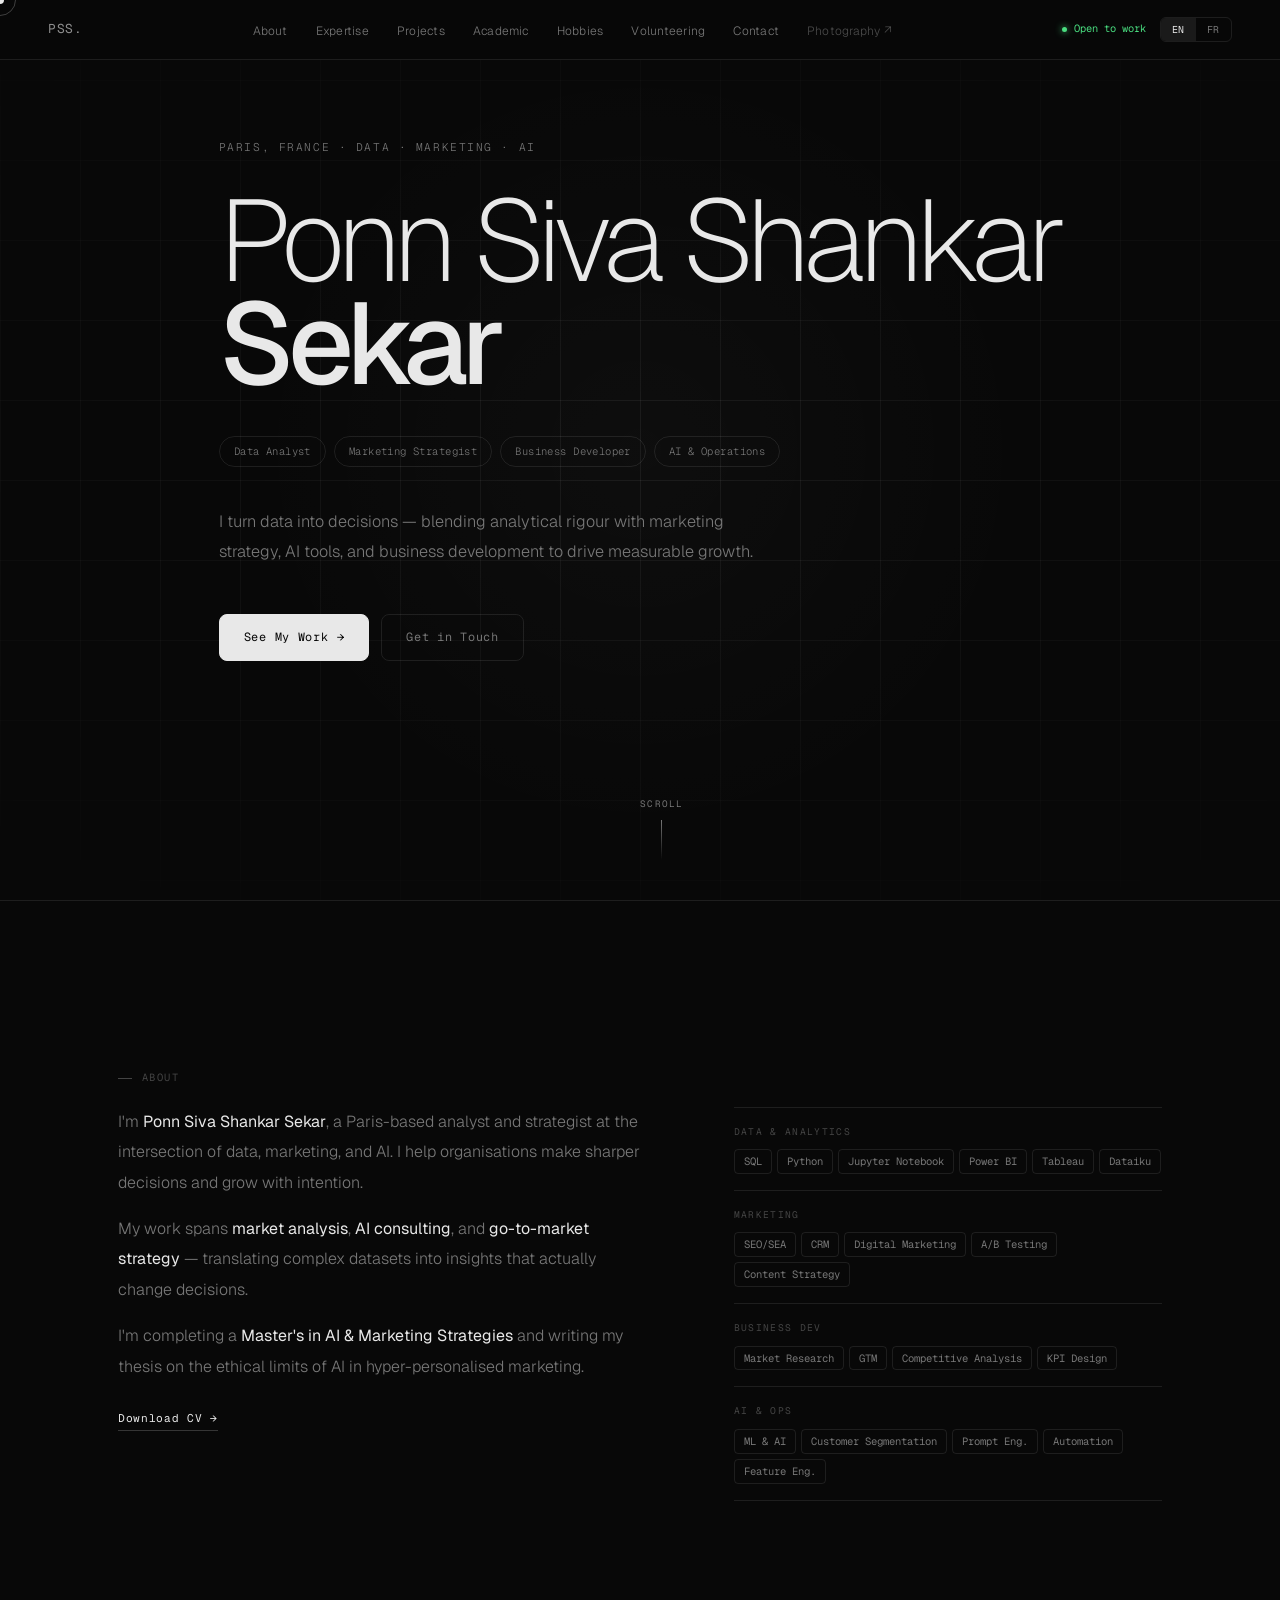
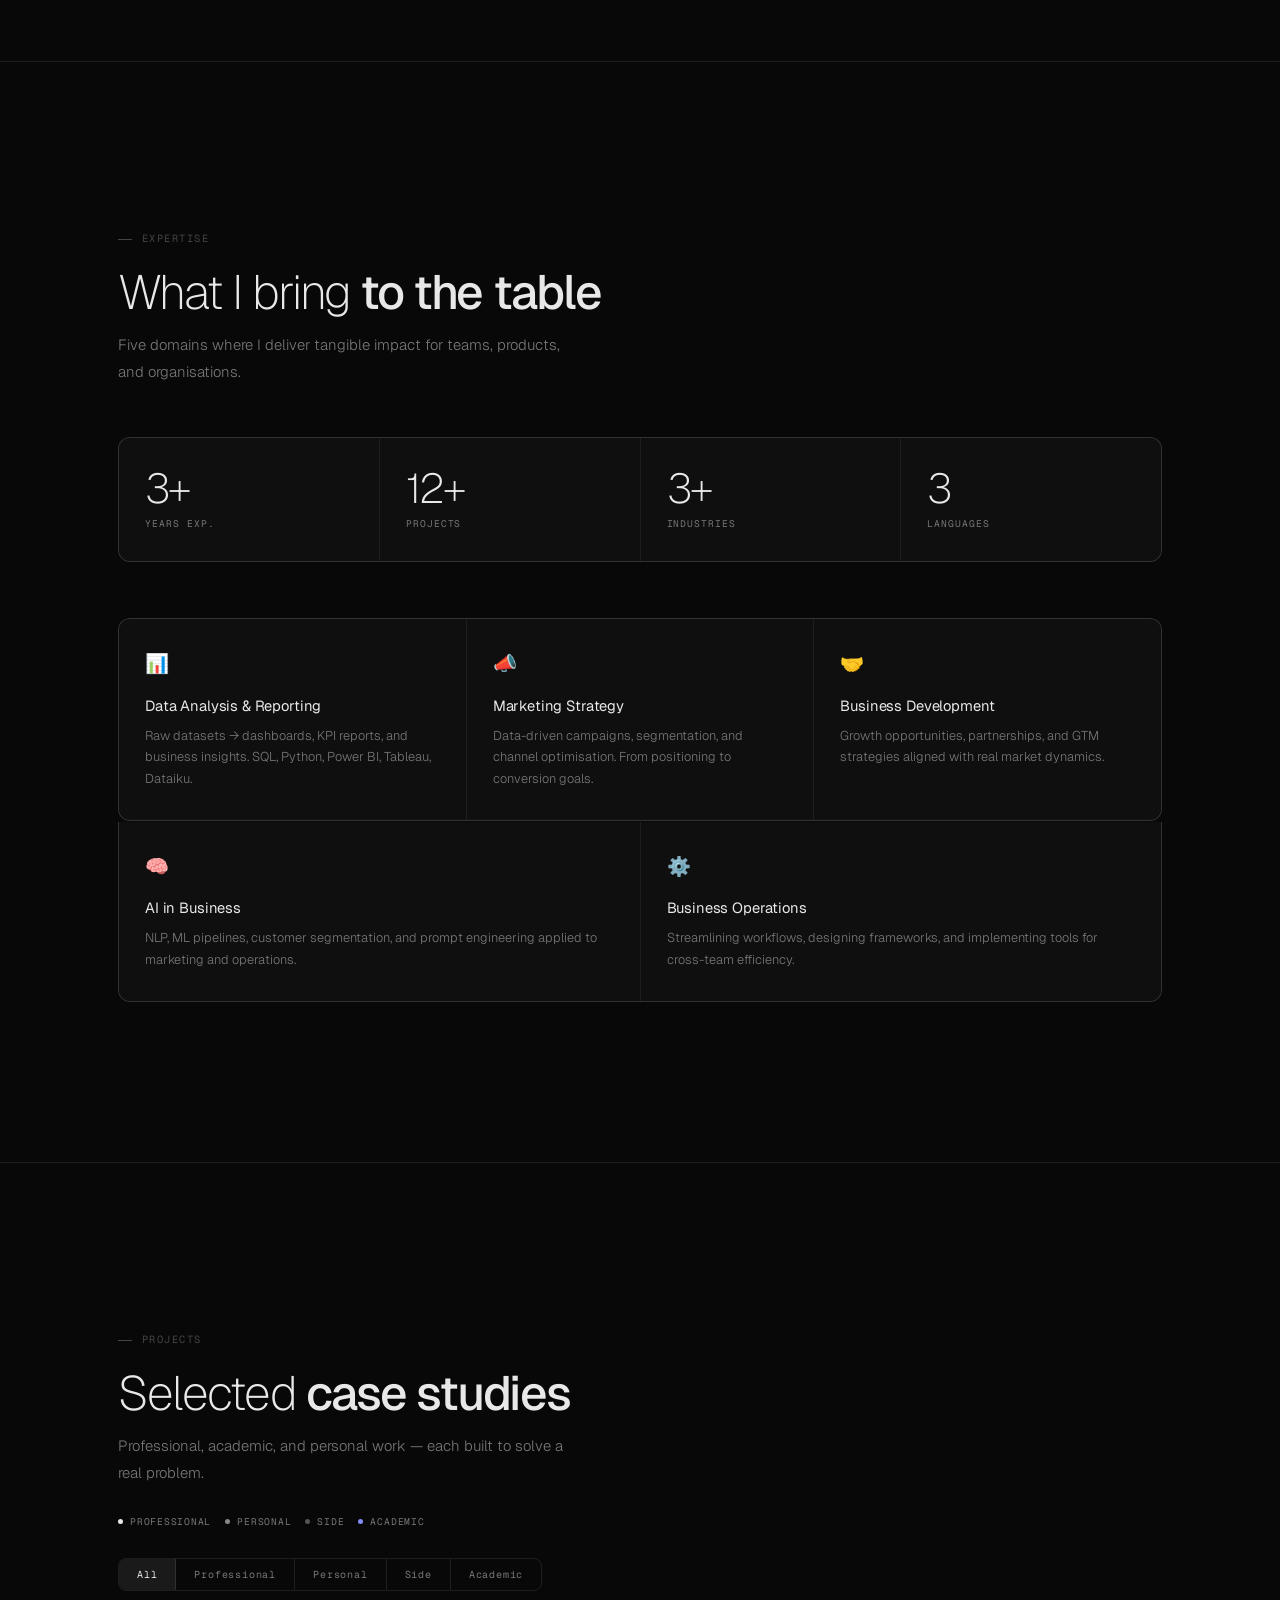
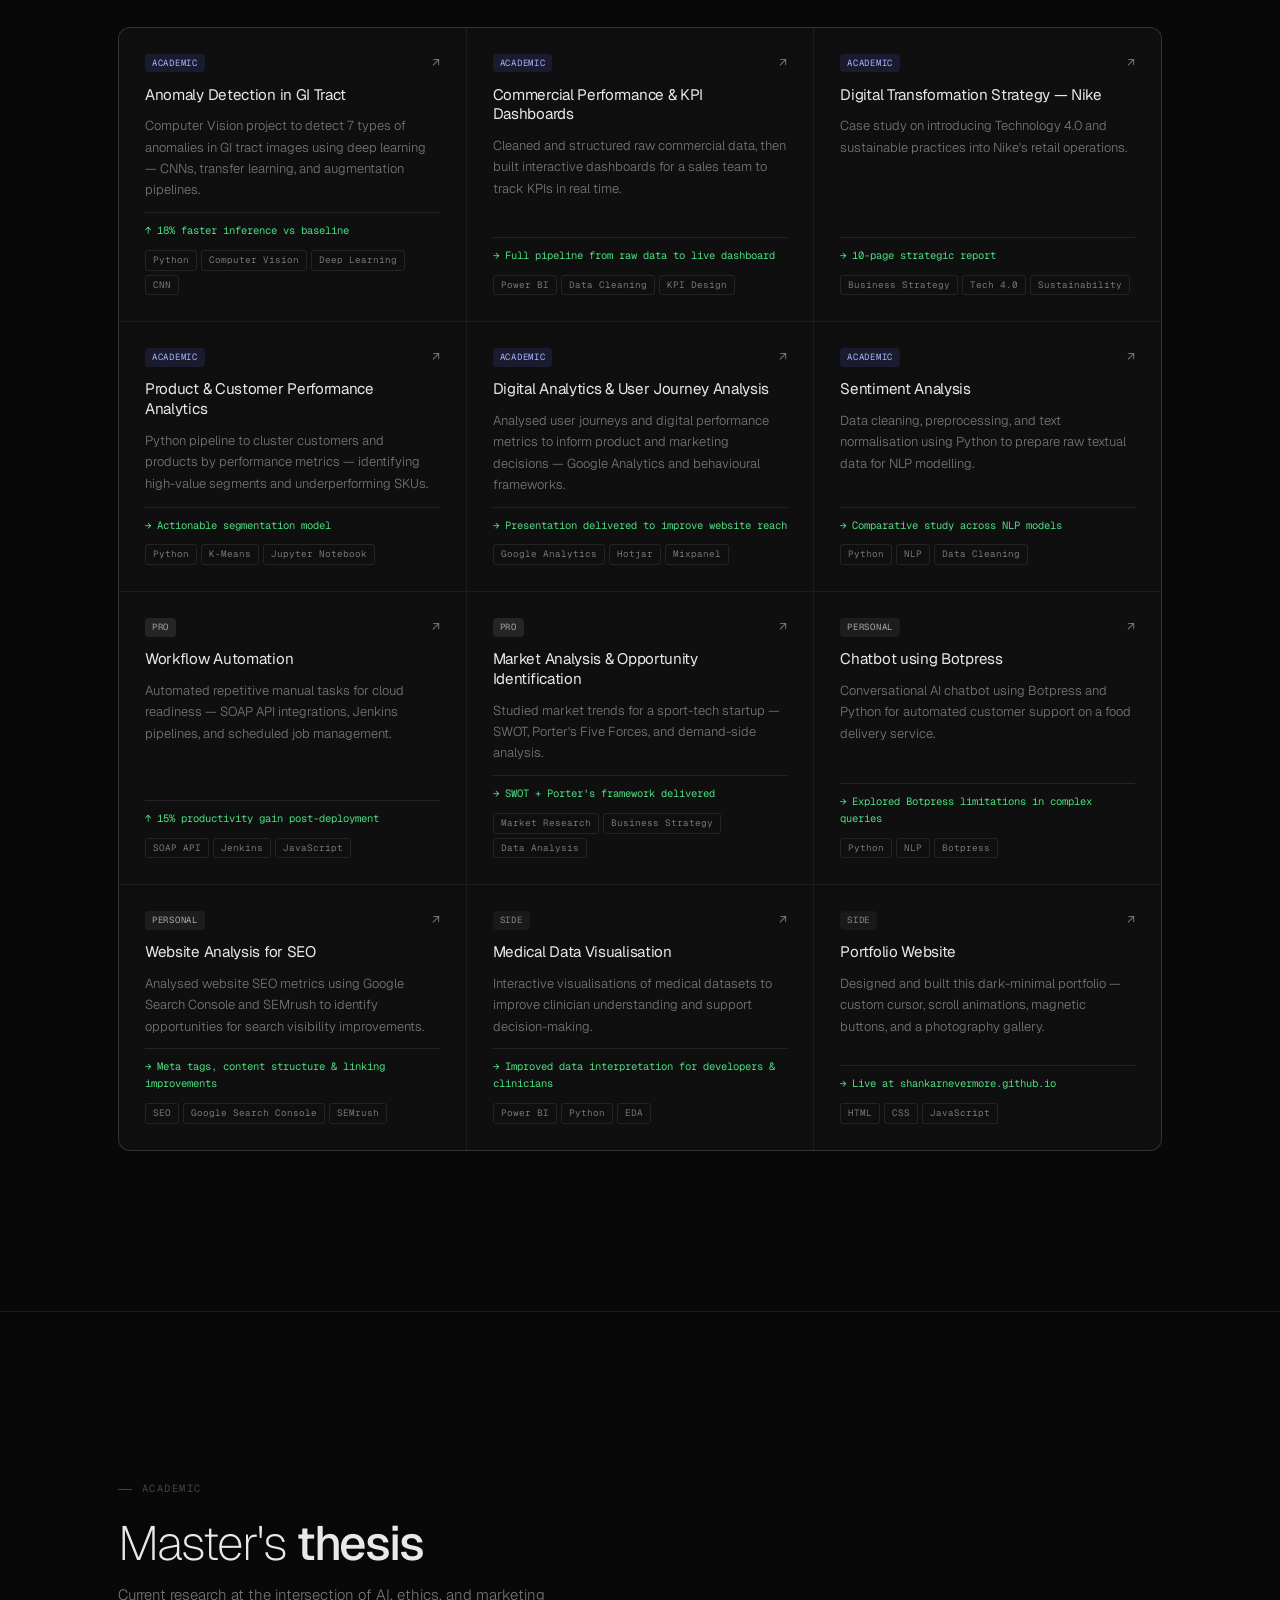
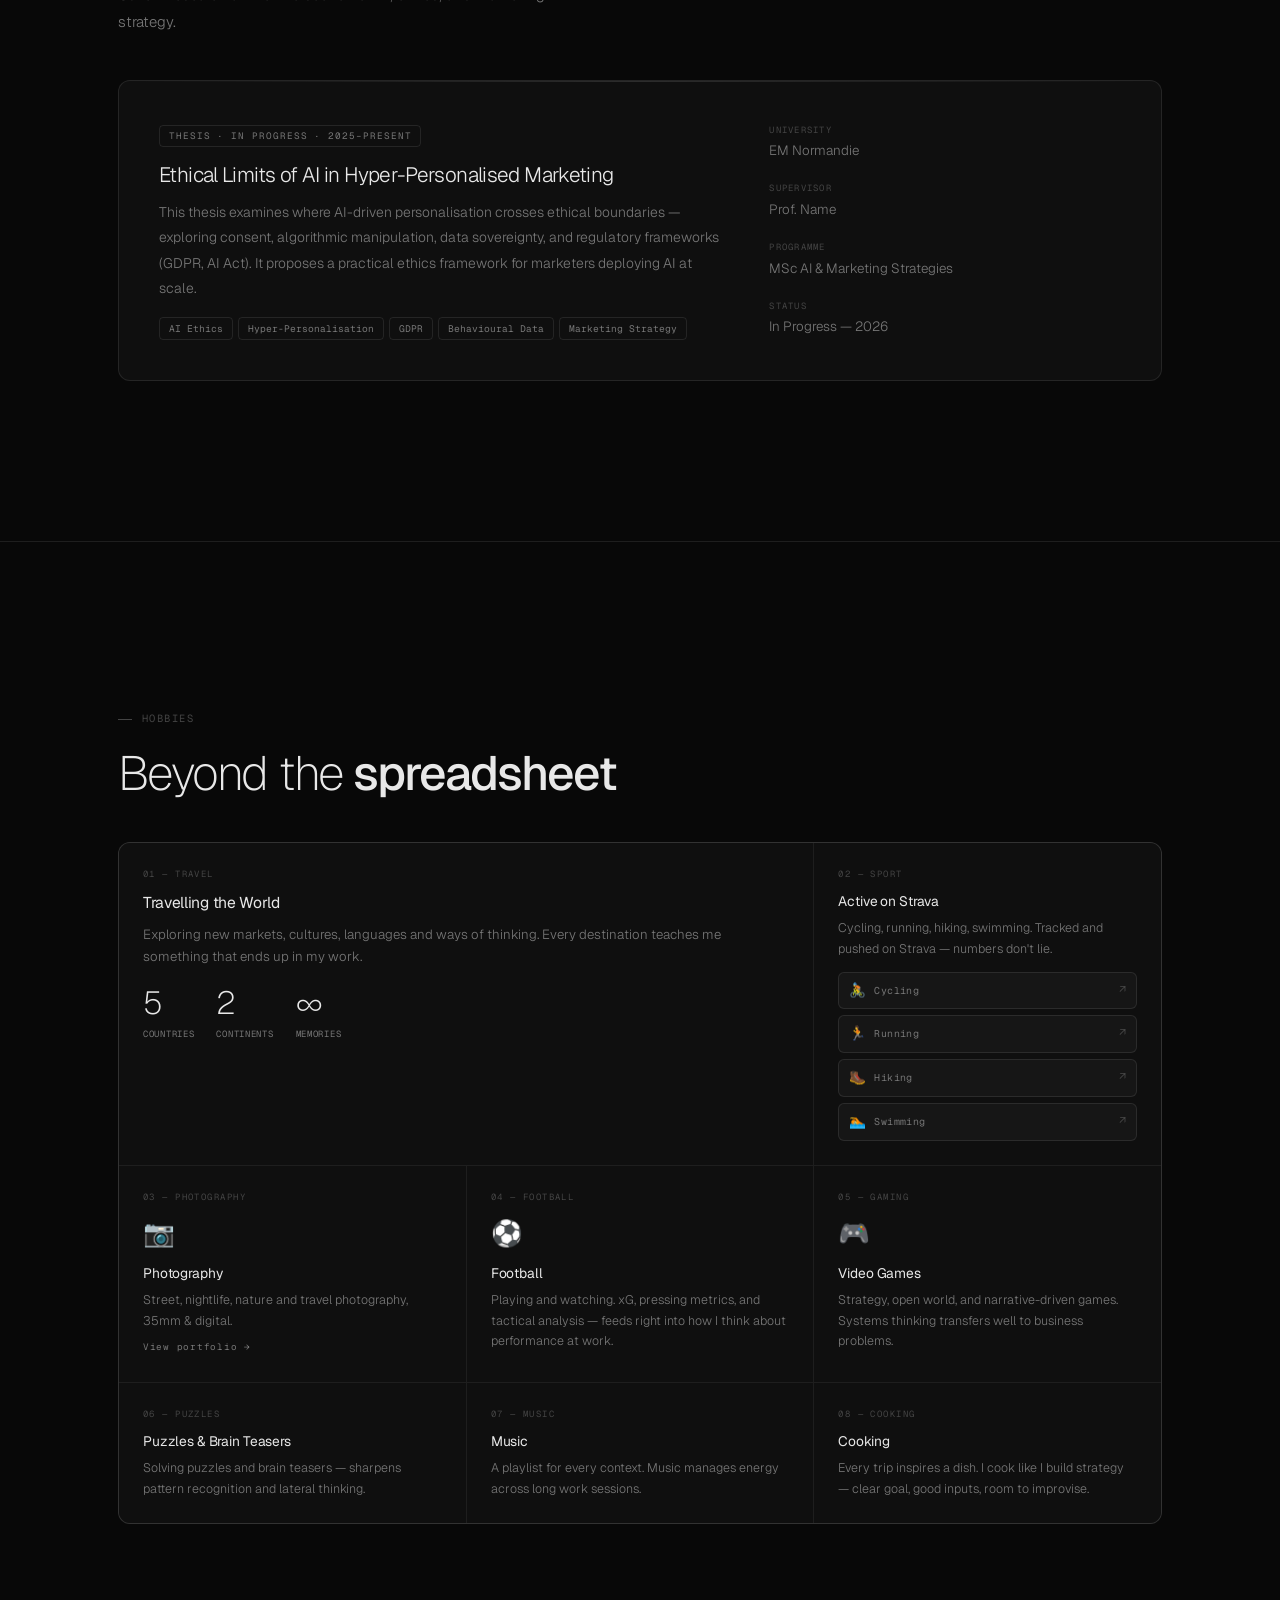
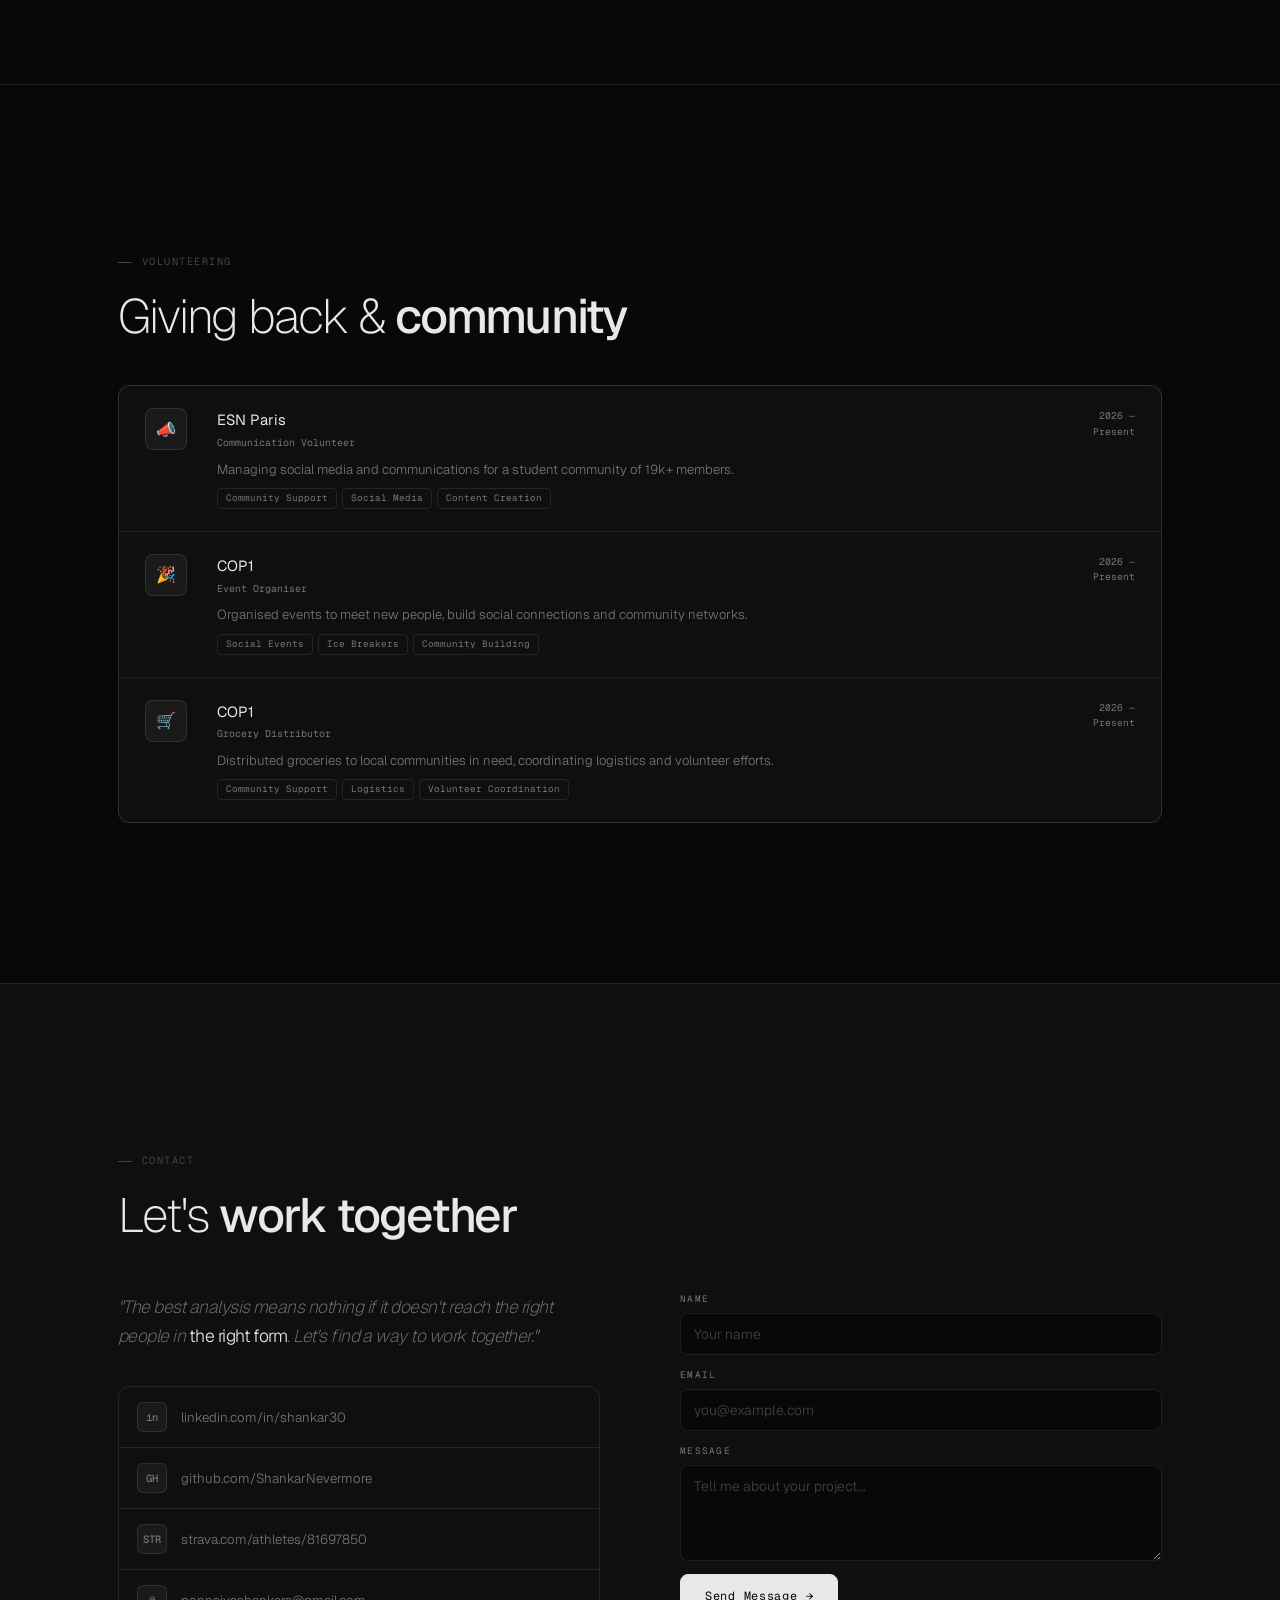
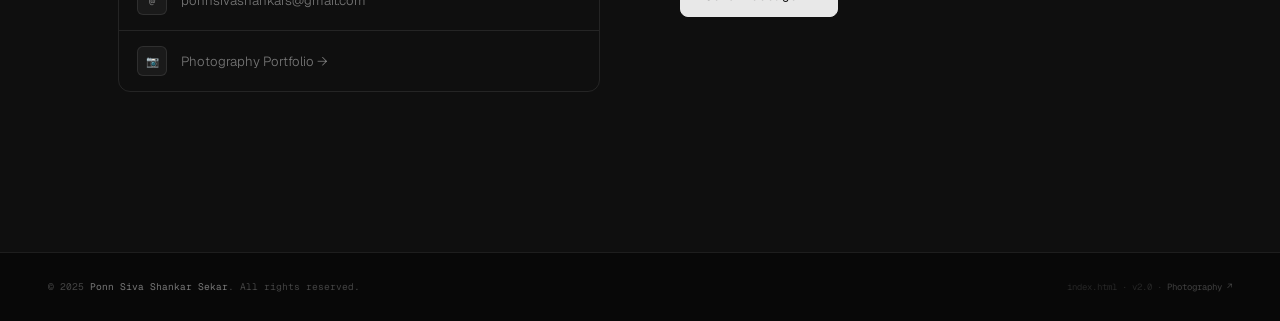
==== commit 943ccb6e: "Testing my portfolio version 1" ====
--- a/index.html
+++ b/index.html
@@ -7,13 +7,12 @@
 <link rel="preconnect" href="https://fonts.googleapis.com">
 <link href="https://fonts.googleapis.com/css2?family=Geist:wght@100;200;300;400;500;600;700&family=Geist+Mono:wght@300;400;500&display=swap" rel="stylesheet">
 <style>
-/* ── DESIGN TOKENS ── */
 :root {
-  --bg:#080808; --surface:#0f0f0f; --surface2:#141414;
-  --border:rgba(255,255,255,.07); --border-hi:rgba(255,255,255,.14);
-  --text:#e8e8e8; --muted:#555; --muted2:#333;
-  --accent-dim:rgba(232,232,232,.05); --green:#4ade80;
-  --orange:#f97316; /* strava / sport accent */
+  --bg:#080808; --surface:#0f0f0f; --surface2:#1a1a1a;
+  --border:rgba(255,255,255,.09); --border-hi:rgba(255,255,255,.18);
+  --text:#e8e8e8; --muted:#777; --muted2:#444;
+  --accent-dim:rgba(232,232,232,.04); --green:#4ade80;
+  --orange:#f97316;
   --font-sans:'Geist',sans-serif; --font-mono:'Geist Mono',monospace;
   --gap:160px; --radius:12px; --nav-h:60px;
   --ease:cubic-bezier(.16,1,.3,1);
@@ -22,20 +21,20 @@
 html{scroll-behavior:smooth;}
 body{background:var(--bg);color:var(--text);font-family:var(--font-sans);font-size:16px;line-height:1.6;overflow-x:hidden;cursor:none;-webkit-font-smoothing:antialiased;}
 
-/* ── CURSOR ── */
-#cursor{position:fixed;width:8px;height:8px;background:var(--text);border-radius:50%;pointer-events:none;z-index:99999;transform:translate(-50%,-50%);transition:width .2s var(--ease),height .2s var(--ease);}
-#cursor-ring{position:fixed;width:32px;height:32px;border:1px solid rgba(232,232,232,.2);border-radius:50%;pointer-events:none;z-index:99998;transform:translate(-50%,-50%);}
+/* CURSOR */
+#cursor{position:fixed;width:8px;height:8px;background:var(--text);border-radius:50%;pointer-events:none;z-index:99999;transform:translate(-50%,-50%);transition:width .2s,height .2s;}
+#cursor-ring{position:fixed;width:32px;height:32px;border:1px solid rgba(232,232,232,.25);border-radius:50%;pointer-events:none;z-index:99998;transform:translate(-50%,-50%);}
 body:has(.magnetic:hover) #cursor{width:0;height:0;}
-body:has(.magnetic:hover) #cursor-ring{width:54px;height:54px;border-color:rgba(232,232,232,.45);}
-
-/* ── NAV ── */
-nav{position:fixed;top:0;left:0;right:0;z-index:200;height:var(--nav-h);display:flex;align-items:center;justify-content:space-between;padding:0 48px;background:rgba(8,8,8,.88);backdrop-filter:blur(24px);border-bottom:1px solid var(--border);}
-.nav-logo{font-family:var(--font-mono);font-size:.8rem;color:rgba(232,232,232,.5);text-decoration:none;letter-spacing:.04em;transition:color .2s;}
+body:has(.magnetic:hover) #cursor-ring{width:54px;height:54px;border-color:rgba(232,232,232,.5);}
+
+/* NAV */
+nav{position:fixed;top:0;left:0;right:0;z-index:200;height:var(--nav-h);display:flex;align-items:center;justify-content:space-between;padding:0 48px;background:rgba(8,8,8,.92);backdrop-filter:blur(24px);border-bottom:1px solid var(--border);}
+.nav-logo{font-family:var(--font-mono);font-size:.8rem;color:rgba(232,232,232,.6);text-decoration:none;letter-spacing:.04em;transition:color .2s;}
 .nav-logo:hover{color:var(--text);}
 .nav-links{display:flex;gap:28px;list-style:none;}
 .nav-links a{font-size:.75rem;font-weight:300;color:var(--muted);text-decoration:none;letter-spacing:.02em;transition:color .2s;}
 .nav-links a:hover,.nav-links a.active-nav{color:var(--text);}
-.nav-photo-link{opacity:.55;transition:opacity .2s!important;}
+.nav-photo-link{opacity:.6;}
 .nav-photo-link:hover{opacity:1!important;}
 .nav-right{display:flex;align-items:center;gap:14px;}
 .nav-status{display:flex;align-items:center;gap:7px;font-family:var(--font-mono);font-size:.65rem;color:var(--green);}
@@ -45,12 +44,12 @@
 .lang-btn{font-family:var(--font-mono);font-size:.62rem;padding:5px 11px;background:none;border:none;color:var(--muted);cursor:none;letter-spacing:.06em;transition:all .2s;}
 .lang-btn.active{background:var(--surface2);color:var(--text);}
 
-/* ── LAYOUT ── */
+/* LAYOUT */
 .wrap{max-width:1140px;margin:0 auto;padding:0 48px;}
 section{padding:var(--gap) 0;}
 section+section{border-top:1px solid var(--border);}
 
-/* ── SCROLL REVEAL ── */
+/* SCROLL REVEAL */
 [data-r]{opacity:0;transform:translateY(36px);transition:opacity .8s var(--ease),transform .8s var(--ease);}
 [data-r].in{opacity:1;transform:none;}
 [data-r="fade"]{transform:none;}
@@ -67,15 +66,19 @@
 [data-sg].in>*:nth-child(6){opacity:1;transform:none;transition-delay:.34s;}
 [data-sg].in>*:nth-child(7){opacity:1;transform:none;transition-delay:.40s;}
 [data-sg].in>*:nth-child(8){opacity:1;transform:none;transition-delay:.46s;}
-
-/* ── LABELS & HEADINGS ── */
+[data-sg].in>*:nth-child(9){opacity:1;transform:none;transition-delay:.52s;}
+[data-sg].in>*:nth-child(10){opacity:1;transform:none;transition-delay:.58s;}
+[data-sg].in>*:nth-child(11){opacity:1;transform:none;transition-delay:.64s;}
+[data-sg].in>*:nth-child(12){opacity:1;transform:none;transition-delay:.70s;}
+
+/* LABELS & HEADINGS */
 .s-label{display:inline-flex;align-items:center;gap:10px;font-family:var(--font-mono);font-size:.65rem;color:var(--muted2);letter-spacing:.14em;text-transform:uppercase;margin-bottom:20px;}
 .s-label::before{content:'';display:block;width:14px;height:1px;background:var(--muted2);}
 .s-title{font-size:clamp(2rem,4vw,3rem);font-weight:200;letter-spacing:-.04em;line-height:1.05;margin-bottom:14px;}
 .s-title b{font-weight:500;}
 .s-deck{font-size:.93rem;font-weight:300;color:var(--muted);max-width:460px;line-height:1.8;}
 
-/* ── BUTTONS ── */
+/* BUTTONS */
 .btn{display:inline-flex;align-items:center;gap:8px;font-family:var(--font-mono);font-size:.74rem;font-weight:400;letter-spacing:.06em;padding:13px 24px;border-radius:8px;text-decoration:none;cursor:none;transition:all .25s var(--ease);}
 .btn-p{background:var(--text);color:var(--bg);border:1px solid var(--text);}
 .btn-p:hover{background:#ccc;border-color:#ccc;}
@@ -83,13 +86,13 @@
 .btn-g:hover{border-color:var(--border-hi);color:var(--text);}
 .magnetic{display:inline-block;}
 
-/* ── HERO ── */
+/* HERO */
 #hero{min-height:100vh;padding-top:var(--nav-h);display:flex;flex-direction:column;justify-content:center;position:relative;overflow:hidden;}
 .hero-glow{position:absolute;width:800px;height:800px;background:radial-gradient(circle,rgba(255,255,255,.025) 0%,transparent 70%);top:50%;left:50%;transform:translate(-50%,-50%);pointer-events:none;}
 .hero-grid-bg{position:absolute;inset:0;pointer-events:none;}
-.hero-grid-bg::before{content:'';position:absolute;inset:0;background-image:linear-gradient(var(--border) 1px,transparent 1px),linear-gradient(90deg,var(--border) 1px,transparent 1px);background-size:80px 80px;mask-image:radial-gradient(ellipse 80% 60% at 50% 50%,black,transparent);opacity:.6;}
+.hero-grid-bg::before{content:'';position:absolute;inset:0;background-image:linear-gradient(var(--border) 1px,transparent 1px),linear-gradient(90deg,var(--border) 1px,transparent 1px);background-size:80px 80px;mask-image:radial-gradient(ellipse 80% 60% at 50% 50%,black,transparent);opacity:.7;}
 .hero-inner{position:relative;z-index:1;}
-.hero-eyebrow{font-family:var(--font-mono);font-size:.7rem;font-weight:300;color:var(--muted2);letter-spacing:.14em;text-transform:uppercase;margin-bottom:32px;opacity:0;animation:hIn .8s .1s var(--ease) forwards;}
+.hero-eyebrow{font-family:var(--font-mono);font-size:.7rem;font-weight:300;color:var(--muted);letter-spacing:.14em;text-transform:uppercase;margin-bottom:32px;opacity:0;animation:hIn .8s .1s var(--ease) forwards;}
 .hero-name{font-size:clamp(3.6rem,9vw,8.5rem);font-weight:200;letter-spacing:-.06em;line-height:.9;margin-bottom:40px;opacity:0;animation:hIn .9s .2s var(--ease) forwards;}
 .hero-name b{font-weight:500;}
 .hero-roles{display:flex;flex-wrap:wrap;gap:8px;margin-bottom:40px;opacity:0;animation:hIn .8s .35s var(--ease) forwards;}
@@ -98,12 +101,12 @@
 .hero-tagline{font-size:1.02rem;font-weight:300;color:var(--muted);max-width:540px;line-height:1.82;margin-bottom:48px;opacity:0;animation:hIn .8s .48s var(--ease) forwards;}
 .hero-ctas{display:flex;gap:12px;flex-wrap:wrap;opacity:0;animation:hIn .8s .6s var(--ease) forwards;}
 .hero-scroll{position:absolute;bottom:40px;left:50%;transform:translateX(-50%);display:flex;flex-direction:column;align-items:center;gap:8px;opacity:0;animation:hIn .8s .95s var(--ease) forwards;}
-.hero-scroll span{font-family:var(--font-mono);font-size:.58rem;color:var(--muted2);letter-spacing:.14em;text-transform:uppercase;}
-.scroll-bar{width:1px;height:40px;background:linear-gradient(var(--muted2),transparent);animation:sbar 2s ease-in-out infinite;}
+.hero-scroll span{font-family:var(--font-mono);font-size:.58rem;color:var(--muted);letter-spacing:.14em;text-transform:uppercase;}
+.scroll-bar{width:1px;height:40px;background:linear-gradient(var(--muted),transparent);animation:sbar 2s ease-in-out infinite;}
 @keyframes sbar{0%,100%{opacity:.5;transform:scaleY(1)}50%{opacity:1;transform:scaleY(.5)}}
 @keyframes hIn{from{opacity:0;transform:translateY(22px)}to{opacity:1;transform:none}}
 
-/* ── ABOUT ── */
+/* ABOUT */
 .about-grid{display:grid;grid-template-columns:1.25fr 1fr;gap:80px;align-items:start;}
 .about-body{font-size:1rem;font-weight:300;color:var(--muted);line-height:1.9;}
 .about-body p+p{margin-top:16px;}
@@ -118,72 +121,68 @@
 .stag{font-family:var(--font-mono);font-size:.66rem;padding:3px 9px;border:1px solid var(--border);border-radius:4px;color:var(--muted);transition:border-color .2s,color .2s;}
 .stag:hover{border-color:var(--border-hi);color:var(--text);}
 
-/* ── EXPERTISE — 5-card grid, 3+2 layout ── */
+/* EXPERTISE */
 .stats-row{display:grid;grid-template-columns:repeat(4,1fr);gap:1px;background:var(--border);border:1px solid var(--border);border-radius:var(--radius);overflow:hidden;margin-bottom:56px;}
 .stat-c{background:var(--surface);padding:30px 26px;transition:background .2s;}
 .stat-c:hover{background:var(--surface2);}
 .stat-n{font-size:2.6rem;font-weight:200;letter-spacing:-.04em;line-height:1;color:var(--text);display:block;}
-.stat-l{font-family:var(--font-mono);font-size:.6rem;color:var(--muted2);letter-spacing:.1em;text-transform:uppercase;margin-top:6px;display:block;}
-/* 5 cards: row1 = 3 cols, row2 = 2 cols centred */
+.stat-l{font-family:var(--font-mono);font-size:.6rem;color:var(--muted);letter-spacing:.1em;text-transform:uppercase;margin-top:6px;display:block;}
 .svc-grid{display:grid;grid-template-columns:repeat(3,1fr);gap:1px;background:var(--border);border:1px solid var(--border);border-radius:var(--radius);overflow:hidden;}
 .svc-row2{display:grid;grid-template-columns:repeat(2,1fr);gap:1px;background:var(--border);border-left:1px solid var(--border);border-right:1px solid var(--border);border-bottom:1px solid var(--border);border-bottom-left-radius:var(--radius);border-bottom-right-radius:var(--radius);overflow:hidden;margin-top:1px;}
-/* make the 2 bottom cards wider / centred */
-.svc-row2 .svc-card{background:var(--surface);}
 .svc-card{background:var(--surface);padding:30px 26px;transition:background .3s;position:relative;overflow:hidden;}
 .svc-card::after{content:'';position:absolute;inset:0;background:var(--accent-dim);transform:translateY(100%);transition:transform .4s var(--ease);}
 .svc-card:hover{background:var(--surface2);}
 .svc-card:hover::after{transform:translateY(0);}
 .svc-icon{font-size:1.2rem;margin-bottom:14px;display:block;position:relative;z-index:1;}
-.svc-title{font-size:.92rem;font-weight:400;margin-bottom:7px;letter-spacing:-.01em;position:relative;z-index:1;}
+.svc-title{font-size:.92rem;font-weight:400;margin-bottom:7px;letter-spacing:-.01em;position:relative;z-index:1;color:var(--text);}
 .svc-desc{font-size:.8rem;font-weight:300;color:var(--muted);line-height:1.7;position:relative;z-index:1;}
 
-/* ── PROJECTS ── */
+/* PROJECTS */
 .proj-filter{display:flex;border:1px solid var(--border);border-radius:8px;overflow:hidden;width:fit-content;margin-bottom:36px;}
 .pf{font-family:var(--font-mono);font-size:.63rem;padding:9px 18px;background:none;border:none;border-right:1px solid var(--border);color:var(--muted);cursor:none;letter-spacing:.08em;transition:all .2s;}
 .pf:last-child{border-right:none;}
 .pf.on,.pf:hover{background:var(--surface2);color:var(--text);}
 .legend{display:flex;gap:14px;margin-bottom:28px;flex-wrap:wrap;}
-.li{display:flex;align-items:center;gap:7px;font-family:var(--font-mono);font-size:.6rem;color:var(--muted2);letter-spacing:.08em;text-transform:uppercase;}
+.li{display:flex;align-items:center;gap:7px;font-family:var(--font-mono);font-size:.6rem;color:var(--muted);letter-spacing:.08em;text-transform:uppercase;}
 .ld{width:5px;height:5px;border-radius:50%;}
 .ld.pr{background:#e8e8e8;}
-.ld.pe{background:#555;}
-.ld.si{background:#333;}
-.ld.ac{background:#6366f1;} /* indigo for academic */
+.ld.pe{background:#888;}
+.ld.si{background:#555;}
+.ld.ac{background:#818cf8;}
 .proj-grid{display:grid;grid-template-columns:repeat(3,1fr);gap:1px;background:var(--border);border:1px solid var(--border);border-radius:var(--radius);overflow:hidden;}
 .pc{background:var(--surface);padding:26px;display:flex;flex-direction:column;gap:11px;transition:background .3s;transform-style:preserve-3d;}
 .pc:hover{background:var(--surface2);}
 .pc-top{display:flex;justify-content:space-between;align-items:flex-start;}
 .pc-bdg{font-family:var(--font-mono);font-size:.56rem;padding:2px 7px;border-radius:4px;letter-spacing:.08em;text-transform:uppercase;}
-.pc-bdg.pr{background:rgba(232,232,232,.07);color:rgba(232,232,232,.45);}
-.pc-bdg.pe{background:rgba(100,100,100,.09);color:#4a4a4a;}
-.pc-bdg.si{background:rgba(60,60,60,.1);color:#3a3a3a;}
-.pc-bdg.ac{background:rgba(99,102,241,.12);color:#818cf8;} /* indigo academic badge */
-.pc-arr{font-size:.78rem;color:var(--muted2);text-decoration:none;display:inline-block;transition:color .2s,transform .25s var(--ease);}
+.pc-bdg.pr{background:rgba(232,232,232,.1);color:rgba(232,232,232,.65);}
+.pc-bdg.pe{background:rgba(180,180,180,.09);color:#aaa;}
+.pc-bdg.si{background:rgba(120,120,120,.1);color:#888;}
+.pc-bdg.ac{background:rgba(99,102,241,.15);color:#a5b4fc;}
+.pc-arr{font-size:.78rem;color:var(--muted);text-decoration:none;display:inline-block;transition:color .2s,transform .25s var(--ease);}
 .pc:hover .pc-arr{color:var(--text);transform:translate(2px,-2px);}
-.pc-title{font-size:.95rem;font-weight:400;letter-spacing:-.02em;line-height:1.3;}
+.pc-title{font-size:.95rem;font-weight:400;letter-spacing:-.02em;line-height:1.3;color:var(--text);}
 .pc-desc{font-size:.81rem;font-weight:300;color:var(--muted);line-height:1.65;flex:1;}
 .pc-impact{font-family:var(--font-mono);font-size:.66rem;color:var(--green);padding-top:9px;border-top:1px solid var(--border);}
 .pc-impact:empty{display:none;}
 .pc-tags{display:flex;flex-wrap:wrap;gap:4px;}
-.pc-tag{font-family:var(--font-mono);font-size:.58rem;padding:2px 7px;border-radius:3px;border:1px solid var(--border);color:var(--muted2);}
-
-/* ── ACADEMIC — thesis only, full width ── */
+.pc-tag{font-family:var(--font-mono);font-size:.58rem;padding:2px 7px;border-radius:3px;border:1px solid var(--border);color:var(--muted);}
+
+/* ACADEMIC */
 .thesis{background:var(--surface);border:1px solid var(--border);border-radius:var(--radius);padding:40px;margin-top:44px;display:grid;grid-template-columns:1.6fr 1fr;gap:48px;position:relative;overflow:hidden;}
-.thesis::before{content:'';position:absolute;top:0;left:0;right:0;height:1px;background:linear-gradient(90deg,transparent,rgba(255,255,255,.1),transparent);}
-.thesis-bdg{font-family:var(--font-mono);font-size:.58rem;padding:3px 9px;border:1px solid var(--border);color:var(--muted2);letter-spacing:.1em;text-transform:uppercase;border-radius:4px;display:inline-block;margin-bottom:14px;}
-.thesis-title{font-size:1.3rem;font-weight:300;letter-spacing:-.03em;line-height:1.3;margin-bottom:12px;}
+.thesis::before{content:'';position:absolute;top:0;left:0;right:0;height:1px;background:linear-gradient(90deg,transparent,rgba(255,255,255,.12),transparent);}
+.thesis-bdg{font-family:var(--font-mono);font-size:.58rem;padding:3px 9px;border:1px solid var(--border);color:var(--muted);letter-spacing:.1em;text-transform:uppercase;border-radius:4px;display:inline-block;margin-bottom:14px;}
+.thesis-title{font-size:1.3rem;font-weight:300;letter-spacing:-.03em;line-height:1.3;margin-bottom:12px;color:var(--text);}
 .thesis-desc{font-size:.87rem;font-weight:300;color:var(--muted);line-height:1.8;}
 .thesis-chips{display:flex;flex-wrap:wrap;gap:5px;margin-top:16px;}
-.tc{font-family:var(--font-mono);font-size:.6rem;padding:3px 9px;border-radius:4px;border:1px solid var(--border);color:var(--muted2);}
+.tc{font-family:var(--font-mono);font-size:.6rem;padding:3px 9px;border-radius:4px;border:1px solid var(--border);color:var(--muted);}
 .tm{display:flex;flex-direction:column;gap:20px;justify-content:center;}
 .tm-item label{font-family:var(--font-mono);font-size:.56rem;color:var(--muted2);letter-spacing:.14em;text-transform:uppercase;display:block;margin-bottom:3px;}
 .tm-item p{font-size:.84rem;font-weight:300;color:var(--muted);}
 
-/* ── HOBBIES BENTO — expanded for more items ── */
+/* HOBBIES BENTO */
 .bento{display:grid;grid-template-columns:repeat(6,1fr);gap:1px;background:var(--border);border:1px solid var(--border);border-radius:var(--radius);overflow:hidden;}
 .bc{background:var(--surface);padding:24px;transition:background .3s;position:relative;}
 .bc:hover{background:var(--surface2);}
-/* layout spans */
 .bc-travel  {grid-column:span 4;grid-row:span 2;}
 .bc-sport   {grid-column:span 2;grid-row:span 2;}
 .bc-photo   {grid-column:span 2;}
@@ -193,71 +192,73 @@
 .bc-music   {grid-column:span 2;}
 .bc-cooking {grid-column:span 2;}
 .bc-lbl{font-family:var(--font-mono);font-size:.56rem;color:var(--muted2);letter-spacing:.16em;text-transform:uppercase;margin-bottom:9px;display:block;}
-.bc-h{font-size:.98rem;font-weight:400;margin-bottom:8px;letter-spacing:-.02em;}
-.bc-h-sm{font-size:.86rem;font-weight:400;margin-bottom:6px;letter-spacing:-.01em;}
+.bc-h{font-size:.98rem;font-weight:400;margin-bottom:8px;letter-spacing:-.02em;color:var(--text);}
+.bc-h-sm{font-size:.86rem;font-weight:400;margin-bottom:6px;letter-spacing:-.01em;color:var(--text);}
 .bc-p{font-size:.83rem;font-weight:300;color:var(--muted);line-height:1.7;}
 .bc-p-sm{font-size:.78rem;font-weight:300;color:var(--muted);line-height:1.65;}
 .t-nums{display:flex;gap:22px;margin-top:18px;}
 .tn-n{font-size:2rem;font-weight:200;letter-spacing:-.04em;color:var(--text);display:block;line-height:1;}
-.tn-l{font-family:var(--font-mono);font-size:.56rem;color:var(--muted2);letter-spacing:.08em;text-transform:uppercase;}
-/* strava block inside sport card */
+.tn-l{font-family:var(--font-mono);font-size:.56rem;color:var(--muted);letter-spacing:.08em;text-transform:uppercase;}
 .strava-list{display:flex;flex-direction:column;gap:6px;margin-top:12px;}
 .strava-item{display:flex;align-items:center;justify-content:space-between;padding:7px 10px;background:rgba(255,255,255,.03);border:1px solid var(--border);border-radius:6px;text-decoration:none;transition:border-color .2s,background .2s;}
-.strava-item:hover{border-color:var(--orange);background:rgba(249,115,22,.05);}
+.strava-item:hover{border-color:var(--orange);background:rgba(249,115,22,.06);}
 .strava-left{display:flex;align-items:center;gap:8px;}
 .strava-icon{font-size:.85rem;}
 .strava-name{font-family:var(--font-mono);font-size:.62rem;color:var(--muted);letter-spacing:.04em;transition:color .2s;}
 .strava-item:hover .strava-name{color:var(--orange);}
 .strava-arr{font-size:.7rem;color:var(--muted2);transition:color .2s,transform .2s var(--ease);}
 .strava-item:hover .strava-arr{color:var(--orange);transform:translate(2px,-2px);}
-.strava-badge{font-family:var(--font-mono);font-size:.52rem;padding:2px 6px;border-radius:3px;background:rgba(249,115,22,.1);color:var(--orange);letter-spacing:.06em;}
-/* photo link */
 .photo-row{display:flex;gap:4px;margin-top:10px;}
 .ps{flex:1;height:40px;background:var(--surface2);border-radius:4px;display:flex;align-items:center;justify-content:center;font-size:.85rem;}
-.photo-link{display:inline-flex;align-items:center;gap:6px;font-family:var(--font-mono);font-size:.58rem;color:var(--muted2);text-decoration:none;margin-top:9px;letter-spacing:.08em;transition:color .2s,gap .25s var(--ease);}
+.photo-link{display:inline-flex;align-items:center;gap:6px;font-family:var(--font-mono);font-size:.58rem;color:var(--muted);text-decoration:none;margin-top:9px;letter-spacing:.08em;transition:color .2s,gap .25s var(--ease);}
 .photo-link:hover{color:var(--text);gap:10px;}
-/* football & gaming icons */
 .hobby-icon{font-size:1.6rem;margin-bottom:8px;display:block;}
 
-/* ── VOLUNTEERING ── */
+/* VOLUNTEERING */
 .vol-list{display:flex;flex-direction:column;gap:1px;background:var(--border);border:1px solid var(--border);border-radius:var(--radius);overflow:hidden;}
 .vc{display:grid;grid-template-columns:50px 1fr auto;gap:22px;align-items:start;background:var(--surface);padding:22px 26px;transition:background .3s,transform .35s var(--ease);}
 .vc:hover{background:var(--surface2);transform:translateX(5px);}
 .v-icon{width:42px;height:42px;background:var(--surface2);border-radius:8px;display:flex;align-items:center;justify-content:center;font-size:1rem;border:1px solid var(--border);transition:border-color .2s;}
 .vc:hover .v-icon{border-color:var(--border-hi);}
-.v-org{font-size:.92rem;font-weight:400;margin-bottom:3px;}
-.v-role{font-family:var(--font-mono);font-size:.62rem;color:var(--muted2);margin-bottom:8px;}
+.v-org{font-size:.92rem;font-weight:400;margin-bottom:3px;color:var(--text);}
+.v-role{font-family:var(--font-mono);font-size:.62rem;color:var(--muted);margin-bottom:8px;}
 .v-desc{font-size:.82rem;font-weight:300;color:var(--muted);line-height:1.7;}
 .v-chips{display:flex;gap:5px;flex-wrap:wrap;margin-top:7px;}
-.vch{font-family:var(--font-mono);font-size:.58rem;padding:2px 8px;border:1px solid var(--border);color:var(--muted2);border-radius:4px;transition:border-color .2s;}
+.vch{font-family:var(--font-mono);font-size:.58rem;padding:2px 8px;border:1px solid var(--border);color:var(--muted);border-radius:4px;transition:border-color .2s;}
 .vc:hover .vch{border-color:var(--border-hi);}
-.v-period{font-family:var(--font-mono);font-size:.6rem;color:var(--muted2);white-space:nowrap;text-align:right;}
-
-/* ── CONTACT ── */
+.v-period{font-family:var(--font-mono);font-size:.6rem;color:var(--muted);white-space:nowrap;text-align:right;}
+
+/* CONTACT */
 #contact{background:var(--surface);}
 .con-grid{display:grid;grid-template-columns:1fr 1fr;gap:80px;}
-.con-quote{font-size:1.15rem;font-weight:200;letter-spacing:-.03em;line-height:1.65;color:var(--muted);margin-bottom:36px;font-style:italic;}
+.con-quote{font-size:1.1rem;font-weight:200;letter-spacing:-.03em;line-height:1.65;color:var(--muted);margin-bottom:36px;font-style:italic;}
 .con-quote b{color:var(--text);font-weight:300;font-style:normal;}
 .con-links{display:flex;flex-direction:column;border:1px solid var(--border);border-radius:var(--radius);overflow:hidden;}
 .con-link{display:flex;align-items:center;gap:14px;padding:15px 18px;text-decoration:none;color:var(--muted);border-bottom:1px solid var(--border);transition:all .2s;}
 .con-link:last-child{border-bottom:none;}
 .con-link:hover{background:var(--surface2);color:var(--text);padding-left:24px;}
-.cl-ico{width:30px;height:30px;background:var(--surface2);border-radius:6px;display:flex;align-items:center;justify-content:center;font-family:var(--font-mono);font-size:.66rem;font-weight:500;flex-shrink:0;border:1px solid var(--border);}
+.cl-ico{width:30px;height:30px;background:var(--surface2);border-radius:6px;display:flex;align-items:center;justify-content:center;font-family:var(--font-mono);font-size:.66rem;font-weight:500;flex-shrink:0;border:1px solid var(--border);color:var(--muted);}
 .cl-txt{font-size:.83rem;font-weight:300;}
 .con-form{display:flex;flex-direction:column;gap:13px;}
 .ff{display:flex;flex-direction:column;gap:6px;}
-.ff label{font-family:var(--font-mono);font-size:.58rem;color:var(--muted2);letter-spacing:.14em;text-transform:uppercase;}
+.ff label{font-family:var(--font-mono);font-size:.58rem;color:var(--muted);letter-spacing:.14em;text-transform:uppercase;}
 .ff input,.ff textarea{background:var(--bg);border:1px solid var(--border);border-radius:8px;padding:11px 13px;color:var(--text);font-family:var(--font-sans);font-size:.86rem;font-weight:300;outline:none;resize:vertical;transition:border-color .2s;}
 .ff input:focus,.ff textarea:focus{border-color:var(--border-hi);}
+.ff input::placeholder,.ff textarea::placeholder{color:var(--muted2);}
 .ff textarea{min-height:96px;}
-
-/* ── FOOTER ── */
+/* Contact form states */
+.form-status{font-family:var(--font-mono);font-size:.7rem;padding:12px 16px;border-radius:8px;display:none;text-align:center;}
+.form-status.success{display:block;background:rgba(74,222,128,.08);border:1px solid rgba(74,222,128,.2);color:var(--green);}
+.form-status.error{display:block;background:rgba(239,68,68,.08);border:1px solid rgba(239,68,68,.2);color:#f87171;}
+.btn-loading{opacity:.6;pointer-events:none;}
+
+/* FOOTER */
 footer{border-top:1px solid var(--border);padding:26px 48px;display:flex;align-items:center;justify-content:space-between;}
 footer p{font-family:var(--font-mono);font-size:.6rem;color:var(--muted2);}
 footer a{color:var(--muted);text-decoration:none;transition:color .2s;}
 footer a:hover{color:var(--text);}
 
-/* ── RESPONSIVE ── */
+/* RESPONSIVE */
 @media(max-width:960px){
   :root{--gap:96px;}
   nav{padding:0 20px;} .nav-links{display:none;}
@@ -289,17 +290,17 @@
 <nav>
   <a href="#hero" class="nav-logo">PSS.</a>
   <ul class="nav-links">
-    <li><a href="#about">About</a></li>
-    <li><a href="#expertise">Expertise</a></li>
-    <li><a href="#projects">Projects</a></li>
-    <li><a href="#academic">Academic</a></li>
-    <li><a href="#hobbies">Hobbies</a></li>
-    <li><a href="#volunteering">Volunteering</a></li>
-    <li><a href="#contact">Contact</a></li>
-    <li><a href="photography.html" class="nav-photo-link">Photography ↗</a></li>
+    <li><a href="#about"        data-t="nav.about">About</a></li>
+    <li><a href="#expertise"    data-t="nav.exp">Expertise</a></li>
+    <li><a href="#projects"     data-t="nav.proj">Projects</a></li>
+    <li><a href="#academic"     data-t="nav.ac">Academic</a></li>
+    <li><a href="#hobbies"      data-t="nav.hob">Hobbies</a></li>
+    <li><a href="#volunteering" data-t="nav.vol">Volunteering</a></li>
+    <li><a href="#contact"      data-t="nav.con">Contact</a></li>
+    <li><a href="photography.html" class="nav-photo-link" data-t="nav.photo">Photography ↗</a></li>
   </ul>
   <div class="nav-right">
-    <div class="nav-status"><span class="ndot"></span><span>Open to work</span></div>
+    <div class="nav-status"><span class="ndot"></span><span data-t="nav.status">Open to work</span></div>
     <div class="lang-toggle">
       <button class="lang-btn active" id="btn-en" onclick="setLang('en')">EN</button>
       <button class="lang-btn"        id="btn-fr" onclick="setLang('fr')">FR</button>
@@ -312,341 +313,299 @@
   <div class="hero-glow"></div>
   <div class="hero-grid-bg"></div>
   <div class="wrap hero-inner">
-    <p class="hero-eyebrow" id="h-eyebrow">Paris, France · Data · Marketing · AI</p>
-    <h1 class="hero-name" id="h-name">Ponn Siva Shankar<br><b>Sekar</b></h1>
+    <p class="hero-eyebrow" data-t="h.eyebrow">Paris, France · Data · Marketing · AI</p>
+    <h1 class="hero-name" data-t="h.name">Ponn Siva Shankar<br><b>Sekar</b></h1>
     <div class="hero-roles">
-      <span class="rp">Data Analyst</span>
-      <span class="rp">Marketing Strategist</span>
-      <span class="rp">Business Developer</span>
-      <span class="rp">AI &amp; Operations</span>
-    </div>
-    <p class="hero-tagline" id="h-tag">I turn data into decisions — blending analytical rigour with marketing strategy, AI tools, and business development to drive measurable growth.</p>
+      <span class="rp" data-t="r1">Data Analyst</span>
+      <span class="rp" data-t="r2">Marketing Strategist</span>
+      <span class="rp" data-t="r3">Business Developer</span>
+      <span class="rp" data-t="r4">AI &amp; Operations</span>
+    </div>
+    <p class="hero-tagline" data-t="h.tag">I turn data into decisions — blending analytical rigour with marketing strategy, AI tools, and business development to drive measurable growth.</p>
     <div class="hero-ctas">
-      <div class="magnetic"><a href="#projects" class="btn btn-p"><span data-scramble>See My Work</span><span>→</span></a></div>
-      <div class="magnetic"><a href="#contact"  class="btn btn-g"><span data-scramble>Get in Touch</span></a></div>
-    </div>
-  </div>
-  <div class="hero-scroll"><span>Scroll</span><div class="scroll-bar"></div></div>
+      <div class="magnetic"><a href="#projects" class="btn btn-p"><span data-scramble data-t="h.cta1">See My Work</span><span>→</span></a></div>
+      <div class="magnetic"><a href="#contact"  class="btn btn-g"><span data-scramble data-t="h.cta2">Get in Touch</span></a></div>
+    </div>
+  </div>
+  <div class="hero-scroll"><span data-t="h.scroll">Scroll</span><div class="scroll-bar"></div></div>
 </section>
 
 <!-- ABOUT -->
 <section id="about"><div class="wrap">
-  <p class="s-label" data-r>About</p>
+  <p class="s-label" data-r data-t="sl.about">About</p>
   <div class="about-grid">
     <div data-r>
       <div class="about-body">
-        <p id="a-p1">I'm <b>Ponn Siva Shankar Sekar</b>, a Paris-based analyst and strategist at the intersection of data, marketing, and AI. I help organisations make sharper decisions and grow with intention.</p>
-        <p id="a-p2">My work spans <b>market analysis</b>, <b>AI consulting</b>, and <b>go-to-market strategy</b> — translating complex datasets into insights that actually change decisions.</p>
-        <p id="a-p3">I'm completing a <b>Master's in AI &amp; Marketing Strategies</b> and writing my thesis on the ethical limits of AI in hyper-personalised marketing.</p>
+        <p data-t="a.p1">I'm <b>Ponn Siva Shankar Sekar</b>, a Paris-based analyst and strategist at the intersection of data, marketing, and AI. I help organisations make sharper decisions and grow with intention.</p>
+        <p data-t="a.p2">My work spans <b>market analysis</b>, <b>AI consulting</b>, and <b>go-to-market strategy</b> — translating complex datasets into insights that actually change decisions.</p>
+        <p data-t="a.p3">I'm completing a <b>Master's in AI &amp; Marketing Strategies</b> and writing my thesis on the ethical limits of AI in hyper-personalised marketing.</p>
       </div>
-      <a href="#" class="cv-link magnetic" data-scramble>Download CV →</a>
+      <a href="documents\Ponn Siva Shankar SEKAR  P&G.pdf" class="cv-link magnetic" data-scramble data-t="a.cv">Download CV →</a>
     </div>
     <div class="skill-col" data-r="left">
-      <div class="sg"><p class="sg-name">Data &amp; Analytics</p><div class="stags"><span class="stag">SQL</span><span class="stag">Python</span><span class="stag">Jupyter Notebook</span><span class="stag">Power BI</span><span class="stag">Tableau</span><span class="stag">Dataiku</span></div></div>
-      <div class="sg"><p class="sg-name">Marketing</p><div class="stags"><span class="stag">SEO/SEA</span><span class="stag">CRM</span><span class="stag">Digital Marketing</span><span class="stag">A/B Testing</span><span class="stag">Content Strategy</span></div></div>
-      <div class="sg"><p class="sg-name">Business Dev</p><div class="stags"><span class="stag">Market Research</span><span class="stag">GTM</span><span class="stag">Competitive Analysis</span><span class="stag">KPI Design</span></div></div>
-      <div class="sg"><p class="sg-name">AI &amp; Ops</p><div class="stags"><span class="stag">ML & AI</span><span class="stag">Customer Segmentation</span><span class="stag">Prompt Eng.</span><span class="stag">Automation</span><span class="stag">Feature Eng.</span></div></div>
+      <div class="sg"><p class="sg-name" data-t="sg.d">Data &amp; Analytics</p><div class="stags"><span class="stag">SQL</span><span class="stag">Python</span><span class="stag">Jupyter Notebook</span><span class="stag">Power BI</span><span class="stag">Tableau</span><span class="stag">Dataiku</span></div></div>
+      <div class="sg"><p class="sg-name" data-t="sg.m">Marketing</p><div class="stags"><span class="stag">SEO/SEA</span><span class="stag">CRM</span><span class="stag">Digital Marketing</span><span class="stag">A/B Testing</span><span class="stag">Content Strategy</span></div></div>
+      <div class="sg"><p class="sg-name" data-t="sg.b">Business Dev</p><div class="stags"><span class="stag">Market Research</span><span class="stag">GTM</span><span class="stag">Competitive Analysis</span><span class="stag">KPI Design</span></div></div>
+      <div class="sg"><p class="sg-name" data-t="sg.a">AI &amp; Ops</p><div class="stags"><span class="stag">ML &amp; AI</span><span class="stag">Customer Segmentation</span><span class="stag">Prompt Eng.</span><span class="stag">Automation</span><span class="stag">Feature Eng.</span></div></div>
     </div>
   </div>
 </div></section>
 
-<!-- EXPERTISE — 5 cards, 3-top + 2-bottom -->
+<!-- EXPERTISE -->
 <section id="expertise"><div class="wrap">
-  <p class="s-label" data-r>Expertise</p>
-  <h2 class="s-title" data-r>What I bring <b>to the table</b></h2>
-  <p class="s-deck" style="margin-bottom:52px" data-r>Three domains where I deliver tangible impact for teams, products, and organisations.</p>
+  <p class="s-label" data-r data-t="sl.exp">Expertise</p>
+  <h2 class="s-title" data-r data-t="e.title">What I bring <b>to the table</b></h2>
+  <p class="s-deck" style="margin-bottom:52px" data-r data-t="e.deck">Five domains where I deliver tangible impact for teams, products, and organisations.</p>
   <div class="stats-row" data-sg>
-    <div class="stat-c"><span class="stat-n">3+</span><span class="stat-l">Years exp.</span></div>
-    <div class="stat-c"><span class="stat-n">12+</span><span class="stat-l">Projects</span></div>
-    <div class="stat-c"><span class="stat-n">3+</span><span class="stat-l">Industries</span></div>
-    <div class="stat-c"><span class="stat-n">3</span><span class="stat-l">Languages</span></div>
-  </div>
-  <!-- Row 1: 3 cards -->
+    <div class="stat-c"><span class="stat-n">3+</span><span class="stat-l" data-t="sn.e">Years exp.</span></div>
+    <div class="stat-c"><span class="stat-n">12+</span><span class="stat-l" data-t="sn.p">Projects</span></div>
+    <div class="stat-c"><span class="stat-n">3+</span><span class="stat-l" data-t="sn.i">Industries</span></div>
+    <div class="stat-c"><span class="stat-n">3</span><span class="stat-l" data-t="sn.l">Languages</span></div>
+  </div>
   <div class="svc-grid" data-sg>
-    <div class="svc-card"><span class="svc-icon">📊</span><p class="svc-title">Data Analysis &amp; Reporting</p><p class="svc-desc">Raw datasets → dashboards, KPI reports, and business insights. SQL, Python, Power BI, Tableau, Dataiku.</p></div>
-    <div class="svc-card"><span class="svc-icon">📣</span><p class="svc-title">Marketing Strategy</p><p class="svc-desc">Data-driven campaigns, segmentation, and channel optimisation. From positioning to conversion goals.</p></div>
-    <div class="svc-card"><span class="svc-icon">🤝</span><p class="svc-title">Business Development</p><p class="svc-desc">Growth opportunities, partnerships, and GTM strategies aligned with real market dynamics.</p></div>
-  </div>
-  <!-- Row 2: 2 cards -->
+    <div class="svc-card"><span class="svc-icon">📊</span><p class="svc-title" data-t="s1.t">Data Analysis &amp; Reporting</p><p class="svc-desc" data-t="s1.d">Raw datasets → dashboards, KPI reports, and business insights. SQL, Python, Power BI, Tableau, Dataiku.</p></div>
+    <div class="svc-card"><span class="svc-icon">📣</span><p class="svc-title" data-t="s2.t">Marketing Strategy</p><p class="svc-desc" data-t="s2.d">Data-driven campaigns, segmentation, and channel optimisation. From positioning to conversion goals.</p></div>
+    <div class="svc-card"><span class="svc-icon">🤝</span><p class="svc-title" data-t="s3.t">Business Development</p><p class="svc-desc" data-t="s3.d">Growth opportunities, partnerships, and GTM strategies aligned with real market dynamics.</p></div>
+  </div>
   <div class="svc-row2" data-sg>
-    <div class="svc-card"><span class="svc-icon">🧠</span><p class="svc-title">AI in Business</p><p class="svc-desc">NLP, ML pipelines, customer segmentation, and prompt engineering applied to marketing and operations.</p></div>
-    <div class="svc-card"><span class="svc-icon">⚙️</span><p class="svc-title">Business Operations</p><p class="svc-desc">Streamlining workflows, designing frameworks, and implementing tools for cross-team efficiency.</p></div>
+    <div class="svc-card"><span class="svc-icon">🧠</span><p class="svc-title" data-t="s4.t">AI in Business</p><p class="svc-desc" data-t="s4.d">NLP, ML pipelines, customer segmentation, and prompt engineering applied to marketing and operations.</p></div>
+    <div class="svc-card"><span class="svc-icon">⚙️</span><p class="svc-title" data-t="s5.t">Business Operations</p><p class="svc-desc" data-t="s5.d">Streamlining workflows, designing frameworks, and implementing tools for cross-team efficiency.</p></div>
   </div>
 </div></section>
 
 <!-- PROJECTS -->
 <section id="projects"><div class="wrap">
-  <p class="s-label" data-r>Projects</p>
-  <h2 class="s-title" data-r>Selected <b>case studies</b></h2>
-  <p class="s-deck" style="margin-bottom:28px" data-r>Professional, academic, and personal work — each built to solve a real problem.</p>
+  <p class="s-label" data-r data-t="sl.proj">Projects</p>
+  <h2 class="s-title" data-r data-t="p.title">Selected <b>case studies</b></h2>
+  <p class="s-deck" style="margin-bottom:28px" data-r data-t="p.deck">Professional, academic, and personal work — each built to solve a real problem.</p>
   <div class="legend" data-r>
-    <div class="li"><div class="ld pr"></div><span>Professional</span></div>
-    <div class="li"><div class="ld pe"></div><span>Personal</span></div>
-    <div class="li"><div class="ld si"></div><span>Side</span></div>
-    <div class="li"><div class="ld ac"></div><span>Academic</span></div>
+    <div class="li"><div class="ld pr"></div><span data-t="leg.pr">Professional</span></div>
+    <div class="li"><div class="ld pe"></div><span data-t="leg.pe">Personal</span></div>
+    <div class="li"><div class="ld si"></div><span data-t="leg.si">Side</span></div>
+    <div class="li"><div class="ld ac"></div><span data-t="leg.ac">Academic</span></div>
   </div>
   <div class="proj-filter" data-r>
-    <button class="pf on" data-f="all">All</button>
-    <button class="pf" data-f="pr">Professional</button>
-    <button class="pf" data-f="pe">Personal</button>
-    <button class="pf" data-f="si">Side</button>
-    <button class="pf" data-f="ac">Academic</button>
+    <button class="pf on" data-f="all"  data-t="pf.all">All</button>
+    <button class="pf" data-f="pr"      data-t="pf.pr">Professional</button>
+    <button class="pf" data-f="pe"      data-t="pf.pe">Personal</button>
+    <button class="pf" data-f="si"      data-t="pf.si">Side</button>
+    <button class="pf" data-f="ac"      data-t="pf.ac">Academic</button>
   </div>
   <div class="proj-grid" data-sg>
-
     <div class="pc" data-cat="ac">
-      <div class="pc-top"><span class="pc-bdg ac">Academic</span><a href="#" class="pc-arr">↗</a></div>
-      <h3 class="pc-title">Anomaly Detection in GI Tract</h3>
-      <p class="pc-desc">Computer Vision project to detect 7 types of anomalies in GI tract images using deep learning techniques — CNNs, transfer learning, and augmentation pipelines.</p>
-      <p class="pc-impact">↑ 18% faster inference vs baseline model</p>
+      <div class="pc-top"><span class="pc-bdg ac" data-t="bdg.ac">Academic</span><a href="#" class="pc-arr">↗</a></div>
+      <h3 class="pc-title" data-t="p1.t">Anomaly Detection in GI Tract</h3>
+      <p class="pc-desc" data-t="p1.d">Computer Vision project to detect 7 types of anomalies in GI tract images using deep learning techniques — CNNs, transfer learning, and augmentation pipelines.</p>
+      <p class="pc-impact" data-t="p1.i">↑ 18% faster inference vs baseline model</p>
       <div class="pc-tags"><span class="pc-tag">Python</span><span class="pc-tag">Computer Vision</span><span class="pc-tag">Deep Learning</span><span class="pc-tag">CNN</span></div>
     </div>
-
     <div class="pc" data-cat="ac">
-      <div class="pc-top"><span class="pc-bdg ac">Academic</span><a href="#" class="pc-arr">↗</a></div>
-      <h3 class="pc-title">Commercial Performance &amp; KPI Dashboards</h3>
-      <p class="pc-desc">Cleaned and structured raw commercial data, then built interactive dashboards for a sales team to track performance against strategic KPIs in real time.</p>
-      <p class="pc-impact">→ Full pipeline from raw data to live dashboard</p>
+      <div class="pc-top"><span class="pc-bdg ac" data-t="bdg.ac">Academic</span><a href="#" class="pc-arr">↗</a></div>
+      <h3 class="pc-title" data-t="p2.t">Commercial Performance &amp; KPI Dashboards</h3>
+      <p class="pc-desc" data-t="p2.d">Cleaned and structured raw commercial data, then built interactive dashboards for a sales team to track performance against strategic KPIs in real time.</p>
+      <p class="pc-impact" data-t="p2.i">→ Full pipeline from raw data to live dashboard</p>
       <div class="pc-tags"><span class="pc-tag">Power BI</span><span class="pc-tag">Data Cleaning</span><span class="pc-tag">KPI Design</span></div>
     </div>
-
     <div class="pc" data-cat="ac">
-      <div class="pc-top"><span class="pc-bdg ac">Academic</span><a href="#" class="pc-arr">↗</a></div>
-      <h3 class="pc-title">Digital Transformation Strategy — Nike</h3>
-      <p class="pc-desc">Case study on introducing Technology 4.0 and sustainable practices into Nike's retail operations — digital twin, smart logistics, and customer experience redesign.</p>
-      <p class="pc-impact">→ 10-page strategic report</p>
+      <div class="pc-top"><span class="pc-bdg ac" data-t="bdg.ac">Academic</span><a href="#" class="pc-arr">↗</a></div>
+      <h3 class="pc-title" data-t="p3.t">Digital Transformation Strategy — Nike</h3>
+      <p class="pc-desc" data-t="p3.d">Case study on introducing Technology 4.0 and sustainable practices into Nike's retail operations — digital twin, smart logistics, and customer experience redesign.</p>
+      <p class="pc-impact" data-t="p3.i">→ 10-page strategic report</p>
       <div class="pc-tags"><span class="pc-tag">Business Strategy</span><span class="pc-tag">Tech 4.0</span><span class="pc-tag">Sustainability</span></div>
     </div>
-
     <div class="pc" data-cat="ac">
-      <div class="pc-top"><span class="pc-bdg ac">Academic</span><a href="#" class="pc-arr">↗</a></div>
-      <h3 class="pc-title">Product &amp; Customer Performance Analytics</h3>
-      <p class="pc-desc">Built a Python pipeline to cluster customers and products by performance metrics — identifying high-value segments and underperforming SKUs for strategic reallocation.</p>
-      <p class="pc-impact">→ Actionable segmentation model</p>
+      <div class="pc-top"><span class="pc-bdg ac" data-t="bdg.ac">Academic</span><a href="#" class="pc-arr">↗</a></div>
+      <h3 class="pc-title" data-t="p4.t">Product &amp; Customer Performance Analytics</h3>
+      <p class="pc-desc" data-t="p4.d">Built a Python pipeline to cluster customers and products by performance metrics — identifying high-value segments and underperforming SKUs for strategic reallocation.</p>
+      <p class="pc-impact" data-t="p4.i">→ Actionable segmentation model</p>
       <div class="pc-tags"><span class="pc-tag">Python</span><span class="pc-tag">K-Means</span><span class="pc-tag">Jupyter Notebook</span></div>
     </div>
-
+    <div class="pc" data-cat="ac">
+      <div class="pc-top"><span class="pc-bdg ac" data-t="bdg.ac">Academic</span><a href="#" class="pc-arr">↗</a></div>
+      <h3 class="pc-title" data-t="p5.t">Digital Analytics &amp; User Journey Analysis</h3>
+      <p class="pc-desc" data-t="p5.d">Analysed user journeys and digital performance metrics to inform product and marketing decisions — using Google Analytics and behavioural frameworks.</p>
+      <p class="pc-impact" data-t="p5.i">→ Presentation delivered to improve website reach</p>
+      <div class="pc-tags"><span class="pc-tag">Google Analytics</span><span class="pc-tag">Hotjar</span><span class="pc-tag">Mixpanel</span></div>
+    </div>
+    <div class="pc" data-cat="ac">
+      <div class="pc-top"><span class="pc-bdg ac" data-t="bdg.ac">Academic</span><a href="#" class="pc-arr">↗</a></div>
+      <h3 class="pc-title" data-t="p6.t">Sentiment Analysis</h3>
+      <p class="pc-desc" data-t="p6.d">Performed data cleaning, preprocessing, and text normalisation using Python to prepare raw textual data for NLP modelling.</p>
+      <p class="pc-impact" data-t="p6.i">→ Comparative study across NLP models</p>
+      <div class="pc-tags"><span class="pc-tag">Python</span><span class="pc-tag">NLP</span><span class="pc-tag">Data Cleaning</span></div>
+    </div>
     <div class="pc" data-cat="pr">
-      <div class="pc-top"><span class="pc-bdg pr">Pro</span><a href="#" class="pc-arr">↗</a></div>
-      <h3 class="pc-title">Workflow Automation</h3>
-      <p class="pc-desc">Automated repetitive manual tasks to ensure cloud readiness following deployment — SOAP API integrations, Jenkins pipelines, and scheduled job management.</p>
-      <p class="pc-impact">↑ 15% productivity gain post-deployment</p>
+      <div class="pc-top"><span class="pc-bdg pr" data-t="bdg.pr">Pro</span><a href="#" class="pc-arr">↗</a></div>
+      <h3 class="pc-title" data-t="p7.t">Workflow Automation</h3>
+      <p class="pc-desc" data-t="p7.d">Automated repetitive manual tasks to ensure cloud readiness following deployment — SOAP API integrations, Jenkins pipelines, and scheduled job management.</p>
+      <p class="pc-impact" data-t="p7.i">↑ 15% productivity gain post-deployment</p>
       <div class="pc-tags"><span class="pc-tag">SOAP API</span><span class="pc-tag">Jenkins</span><span class="pc-tag">JavaScript</span></div>
     </div>
-
     <div class="pc" data-cat="pr">
-      <div class="pc-top"><span class="pc-bdg pr">Pro</span><a href="#" class="pc-arr">↗</a></div>
-      <h3 class="pc-title">Market Analysis &amp; Opportunity Identification</h3>
-      <p class="pc-desc">Studied market trends and identified business opportunities for a sport-tech startup — SWOT, Porter's Five Forces, and demand-side analysis.</p>
-      <p class="pc-impact">→ SWOT + Porter's framework delivered</p>
+      <div class="pc-top"><span class="pc-bdg pr" data-t="bdg.pr">Pro</span><a href="#" class="pc-arr">↗</a></div>
+      <h3 class="pc-title" data-t="p8.t">Market Analysis &amp; Opportunity Identification</h3>
+      <p class="pc-desc" data-t="p8.d">Studied market trends and identified business opportunities for a sport-tech startup — SWOT, Porter's Five Forces, and demand-side analysis.</p>
+      <p class="pc-impact" data-t="p8.i">→ SWOT + Porter's framework delivered</p>
       <div class="pc-tags"><span class="pc-tag">Market Research</span><span class="pc-tag">Business Strategy</span><span class="pc-tag">Data Analysis</span></div>
     </div>
-
+    <div class="pc" data-cat="pe">
+      <div class="pc-top"><span class="pc-bdg pe" data-t="bdg.pe">Personal</span><a href="#" class="pc-arr">↗</a></div>
+      <h3 class="pc-title" data-t="p9.t">Chatbot using Botpress</h3>
+      <p class="pc-desc" data-t="p9.d">Built a conversational AI chatbot using Botpress and Python to simulate human-like interactions and provide automated customer support for an online food delivery service.</p>
+      <p class="pc-impact" data-t="p9.i">→ Explored Botpress limitations in complex queries</p>
+      <div class="pc-tags"><span class="pc-tag">Python</span><span class="pc-tag">NLP</span><span class="pc-tag">Botpress</span></div>
+    </div>
+    <div class="pc" data-cat="pe">
+      <div class="pc-top"><span class="pc-bdg pe" data-t="bdg.pe">Personal</span><a href="#" class="pc-arr">↗</a></div>
+      <h3 class="pc-title" data-t="p10.t">Website Analysis for SEO</h3>
+      <p class="pc-desc" data-t="p10.d">Analysed website performance and SEO metrics using Google Search Console and SEMrush to identify opportunities for improving search visibility and user engagement.</p>
+      <p class="pc-impact" data-t="p10.i">→ Meta tags, content structure &amp; linking improvements</p>
+      <div class="pc-tags"><span class="pc-tag">SEO</span><span class="pc-tag">Google Search Console</span><span class="pc-tag">SEMrush</span></div>
+    </div>
     <div class="pc" data-cat="si">
-      <div class="pc-top"><span class="pc-bdg si">Side</span><a href="#" class="pc-arr">↗</a></div>
-      <h3 class="pc-title">Medical Data Visualisation</h3>
-      <p class="pc-desc">Created interactive visualisations of medical datasets to improve clinician understanding and support decision-making — exploratory analysis and clean reporting.</p>
-      <p class="pc-impact"></p>
-      <div class="pc-tags"><span class="pc-tag">Power BI</span><span class="pc-tag">Python</span><span class="pc-tag">Data Cleaning</span><span class="pc-tag">EDA</span></div>
-    </div>
-
+      <div class="pc-top"><span class="pc-bdg si" data-t="bdg.si">Side</span><a href="#" class="pc-arr">↗</a></div>
+      <h3 class="pc-title" data-t="p11.t">Medical Data Visualisation</h3>
+      <p class="pc-desc" data-t="p11.d">Created interactive visualisations of medical datasets to improve clinician understanding and support decision-making — exploratory analysis and clean reporting.</p>
+      <p class="pc-impact" data-t="p11.i">→ Improved data interpretation for developers &amp; clinicians</p>
+      <div class="pc-tags"><span class="pc-tag">Power BI</span><span class="pc-tag">Python</span><span class="pc-tag">EDA</span></div>
+    </div>
     <div class="pc" data-cat="si">
-      <div class="pc-top"><span class="pc-bdg si">Side</span><a href="#" class="pc-arr">↗</a></div>
-      <h3 class="pc-title">Portfolio Website</h3>
-      <p class="pc-desc">Designed and built this responsive dark-minimal portfolio — custom cursor, scroll animations, magnetic buttons, letter scramble, and a photography gallery page.</p>
-      <p class="pc-impact">→ Live at shankarnevermore.github.io/</p>
+      <div class="pc-top"><span class="pc-bdg si" data-t="bdg.si">Side</span><a href="#" class="pc-arr">↗</a></div>
+      <h3 class="pc-title" data-t="p12.t">Portfolio Website</h3>
+      <p class="pc-desc" data-t="p12.d">Designed and built this dark-minimal portfolio — custom cursor, scroll animations, magnetic buttons, letter scramble, and a photography gallery page.</p>
+      <p class="pc-impact" data-t="p12.i">→ Live at shankarnevermore.github.io</p>
       <div class="pc-tags"><span class="pc-tag">HTML</span><span class="pc-tag">CSS</span><span class="pc-tag">JavaScript</span></div>
     </div>
-
-    <div class="pc" data-cat="ac">
-      <div class="pc-top"><span class="pc-bdg ac">Academic</span><a href="#" class="pc-arr">↗</a></div>
-      <h3 class="pc-title">Digital Analytics & User Journey Analysis</h3>
-      <p class="pc-desc">Analysed user journeys and digital performance metrics to inform product and marketing decisions — using tools like Google Analytics and theoretical frameworks for user behaviour analysis.</p>
-      <p class="pc-impact">Presentation delivered to improve reach of the website</p>
-      <div class="pc-tags"><span class="pc-tag">Google Analytics</span><span class="pc-tag">Hotjar</span><span class="pc-tag">Mixpanel</span></div>
-    </div>
-
-    <div class="pc" data-cat="ac">
-      <div class="pc-top"><span class="pc-bdg ac">Academic</span><a href="#" class="pc-arr">↗</a></div>
-      <h3 class="pc-title">Sentiment Analysis</h3>
-      <p class="pc-desc">Performed data cleaning, preprocessing, and text normalization using Python to prepare raw textual data for modeling</p>
-      <p class="pc-impact">Comparative study between different NLP models</p>
-      <div class="pc-tags"><span class="pc-tag">Python</span><span class="pc-tag">NLP</span><span class="pc-tag">Data Cleaning</span></div>
-    </div>
-
-    <div class="pc" data-cat="per">
-      <div class="pc-top"><span class="pc-bdg per">Personal</span><a href="#" class="pc-arr">↗</a></div>
-      <h3 class="pc-title">Chatbot using Botpress</h3>
-      <p class="pc-desc">Built a conversational AI chatbot using Botpress and Python to simulate human-like interactions and provide automated customer support for a online food delivery service.</p>
-      <p class="pc-impact">Tried to understand the limitations of Botpress in handling complex user queries</p>
-      <div class="pc-tags"><span class="pc-tag">Python</span><span class="pc-tag">NLP</span><span class="pc-tag">Botpress</span></div>
-    </div>
-
-    <div class="pc" data-cat="per">
-      <div class="pc-top"><span class="pc-bdg per">Personal</span><a href="#" class="pc-arr">↗</a></div>
-      <h3 class="pc-title">Website Analysis for SEO</h3>
-      <p class="pc-desc">Analysed website performance and SEO metrics using tools like Google Search Console and SEMrush to identify opportunities for improving search visibility and user engagement.</p>
-      <p class="pc-impact">Suggested improvements in meta tags, content structure, and internal linking to boost search rankings</p>
-      <div class="pc-tags"><span class="pc-tag">SEO</span><span class="pc-tag">Google Search Console</span><span class="pc-tag">SEMrush</span><span class="pc-tag">Google Analytics</span></div>
-    </div>
-
   </div>
 </div></section>
 
-<!-- ACADEMIC — thesis only -->
+<!-- ACADEMIC -->
 <section id="academic"><div class="wrap">
-  <p class="s-label" data-r>Academic</p>
-  <h2 class="s-title" data-r>Master's <b>thesis</b></h2>
-  <p class="s-deck" data-r>Current research at the intersection of AI, ethics, and marketing strategy.</p>
-
+  <p class="s-label" data-r data-t="sl.ac">Academic</p>
+  <h2 class="s-title" data-r data-t="ac.title">Master's <b>thesis</b></h2>
+  <p class="s-deck" data-r data-t="ac.deck">Current research at the intersection of AI, ethics, and marketing strategy.</p>
   <div class="thesis" data-r="scale">
     <div>
-      <span class="thesis-bdg">Thesis · In Progress · 2025–Present</span>
-      <h3 class="thesis-title">Ethical Limits of AI in Hyper-Personalised Marketing</h3>
-      <p class="thesis-desc">This thesis examines where AI-driven personalisation crosses ethical boundaries — exploring consent, algorithmic manipulation, data sovereignty, and regulatory frameworks (GDPR, AI Act). It proposes a practical ethics framework for marketers deploying AI at scale.</p>
+      <span class="thesis-bdg" data-t="th.bdg">Thesis · In Progress · 2025–Present</span>
+      <h3 class="thesis-title" data-t="th.title">Ethical Limits of AI in Hyper-Personalised Marketing</h3>
+      <p class="thesis-desc" data-t="th.desc">This thesis examines where AI-driven personalisation crosses ethical boundaries — exploring consent, algorithmic manipulation, data sovereignty, and regulatory frameworks (GDPR, AI Act). It proposes a practical ethics framework for marketers deploying AI at scale.</p>
       <div class="thesis-chips">
-        <span class="tc">AI Ethics</span>
-        <span class="tc">Hyper-Personalisation</span>
-        <span class="tc">GDPR</span>
-        <span class="tc">Behavioural Data</span>
-        <span class="tc">Marketing Strategy</span>
+        <span class="tc">AI Ethics</span><span class="tc">Hyper-Personalisation</span>
+        <span class="tc">GDPR</span><span class="tc">Behavioural Data</span><span class="tc">Marketing Strategy</span>
       </div>
     </div>
     <div class="tm">
-      <div class="tm-item"><label>University</label><p>EM Normandie</p></div>
-      <div class="tm-item"><label>Supervisor</label><p>Prof. Name</p></div>
-      <div class="tm-item"><label>Programme</label><p>MSc AI &amp; Marketing Strategies</p></div>
-      <div class="tm-item"><label>Status</label><p>In Progress — 2026</p></div>
+      <div class="tm-item"><label data-t="tm.u">University</label><p>EM Normandie</p></div>
+      <div class="tm-item"><label data-t="tm.s">Supervisor</label><p data-t="tm.sv">Prof. Name</p></div>
+      <div class="tm-item"><label data-t="tm.p">Programme</label><p data-t="tm.pn">MSc AI &amp; Marketing Strategies</p></div>
+      <div class="tm-item"><label data-t="tm.st">Status</label><p data-t="tm.stv">In Progress — 2026</p></div>
     </div>
   </div>
 </div></section>
 
 <!-- HOBBIES -->
 <section id="hobbies"><div class="wrap">
-  <p class="s-label" data-r>Hobbies</p>
-  <h2 class="s-title" data-r>Beyond the <b>spreadsheet</b></h2>
+  <p class="s-label" data-r data-t="sl.hob">Hobbies</p>
+  <h2 class="s-title" data-r data-t="hb.title">Beyond the <b>spreadsheet</b></h2>
   <div class="bento" style="margin-top:44px" data-sg>
-
-    <!-- TRAVEL — large card -->
     <div class="bc bc-travel">
-      <span class="bc-lbl">01 — Travel</span>
-      <h3 class="bc-h">Travelling the World</h3>
-      <p class="bc-p">Exploring new markets, cultures, languages and ways of thinking. Every destination teaches me something that ends up in my work — a business model spotted abroad, a perspective shift that changes how I read a market.</p>
+      <span class="bc-lbl" data-t="bc.t.l">01 — Travel</span>
+      <h3 class="bc-h" data-t="bc.t.h">Travelling the World</h3>
+      <p class="bc-p" data-t="bc.t.p">Exploring new markets, cultures, languages and ways of thinking. Every destination teaches me something that ends up in my work — a business model spotted abroad, a perspective shift that changes how I read a market.</p>
       <div class="t-nums">
-        <div><span class="tn-n">5</span><span class="tn-l">Countries</span></div>
-        <div><span class="tn-n">2</span><span class="tn-l">Continents</span></div>
-        <div><span class="tn-n">∞</span><span class="tn-l">Memories</span></div>
+        <div><span class="tn-n">5</span><span class="tn-l" data-t="bc.t.c">Countries</span></div>
+        <div><span class="tn-n">2</span><span class="tn-l" data-t="bc.t.ct">Continents</span></div>
+        <div><span class="tn-n">∞</span><span class="tn-l" data-t="bc.t.m">Memories</span></div>
       </div>
     </div>
-
-    <!-- SPORT + STRAVA — tall card -->
     <div class="bc bc-sport">
-      <span class="bc-lbl">02 — Sport</span>
-      <h3 class="bc-h-sm">Active on Strava</h3>
-      <p class="bc-p-sm" style="margin-bottom:12px">Cycling, running, hiking, swimming. Tracked and pushed on Strava — numbers don't lie.</p>
+      <span class="bc-lbl" data-t="bc.sp.l">02 — Sport</span>
+      <h3 class="bc-h-sm" data-t="bc.sp.h">Active on Strava</h3>
+      <p class="bc-p-sm" style="margin-bottom:12px" data-t="bc.sp.p">Cycling, running, hiking, swimming. Tracked and pushed on Strava — numbers don't lie.</p>
       <div class="strava-list">
         <a href="https://www.strava.com/athletes/81697850" target="_blank" class="strava-item">
-          <div class="strava-left"><span class="strava-icon">🚴</span><span class="strava-name">Cycling</span></div>
-          <span class="strava-arr">↗</span>
+          <div class="strava-left"><span class="strava-icon">🚴</span><span class="strava-name" data-t="str.cy">Cycling</span></div><span class="strava-arr">↗</span>
         </a>
         <a href="https://www.strava.com/athletes/81697850" target="_blank" class="strava-item">
-          <div class="strava-left"><span class="strava-icon">🏃</span><span class="strava-name">Running</span></div>
-          <span class="strava-arr">↗</span>
+          <div class="strava-left"><span class="strava-icon">🏃</span><span class="strava-name" data-t="str.ru">Running</span></div><span class="strava-arr">↗</span>
         </a>
         <a href="https://www.strava.com/athletes/81697850" target="_blank" class="strava-item">
-          <div class="strava-left"><span class="strava-icon">🥾</span><span class="strava-name">Hiking</span></div>
-          <span class="strava-arr">↗</span>
+          <div class="strava-left"><span class="strava-icon">🥾</span><span class="strava-name" data-t="str.hi">Hiking</span></div><span class="strava-arr">↗</span>
         </a>
         <a href="https://www.strava.com/athletes/81697850" target="_blank" class="strava-item">
-          <div class="strava-left"><span class="strava-icon">🏊</span><span class="strava-name">Swimming</span></div>
-          <span class="strava-arr">↗</span>
+          <div class="strava-left"><span class="strava-icon">🏊</span><span class="strava-name" data-t="str.sw">Swimming</span></div><span class="strava-arr">↗</span>
         </a>
       </div>
     </div>
-
-    <!-- PHOTOGRAPHY -->
     <div class="bc bc-photo">
-      <span class="bc-lbl">03 — Photography</span>
-      <h3 class="bc-h-sm">Photography</h3>
-      <p class="bc-p-sm">Street, nightlife, nature and travel photography, 35mm &amp; digital. Same observational eye I bring to data.</p>
-      <div class="photo-row">
-        <div class="ps">🌆</div><div class="ps">🏞️</div><div class="ps">🧍</div><div class="ps">🌅</div>
-      </div>
-      <a href="photography.html" class="photo-link">View portfolio →</a>
-    </div>
-
-    <!-- FOOTBALL -->
+      <span class="bc-lbl" data-t="bc.ph.l">03 — Photography</span>
+      <span class="hobby-icon">📷</span>
+      <h3 class="bc-h-sm" data-t="bc.ph.h">Photography</h3>
+      <p class="bc-p-sm" data-t="bc.ph.p">Street, nightlife, nature and travel photography, 35mm &amp; digital.</p>
+      <a href="photography.html" class="photo-link" data-t="bc.ph.a">View portfolio →</a>
+    </div>
     <div class="bc bc-football">
-      <span class="bc-lbl">04 — Football</span>
+      <span class="bc-lbl" data-t="bc.fb.l">04 — Football</span>
       <span class="hobby-icon">⚽</span>
-      <h3 class="bc-h-sm">Football</h3>
-      <p class="bc-p-sm">Playing and watching. The data side of the game — xG, pressing metrics, and tactical analysis — feeds right into how I think about performance at work.</p>
-    </div>
-
-    <!-- GAMING -->
+      <h3 class="bc-h-sm" data-t="bc.fb.h">Football</h3>
+      <p class="bc-p-sm" data-t="bc.fb.p">Playing and watching. xG, pressing metrics, and tactical analysis — feeds right into how I think about performance at work.</p>
+    </div>
     <div class="bc bc-gaming">
-      <span class="bc-lbl">05 — Gaming</span>
+      <span class="bc-lbl" data-t="bc.gm.l">05 — Gaming</span>
       <span class="hobby-icon">🎮</span>
-      <h3 class="bc-h-sm">Video Games</h3>
-      <p class="bc-p-sm">Strategy, open world, and narrative-driven games. The systems thinking and resource optimisation transfer surprisingly well to business problems.</p>
-    </div>
-
-    <!-- READING -->
+      <h3 class="bc-h-sm" data-t="bc.gm.h">Video Games</h3>
+      <p class="bc-p-sm" data-t="bc.gm.p">Strategy, open world, and narrative-driven games. Systems thinking and resource optimisation transfer surprisingly well to business problems.</p>
+    </div>
     <div class="bc bc-reading">
-      <span class="bc-lbl">06 — puzzles</span>
-      <h3 class="bc-h-sm">Reading</h3>
-      <p class="bc-p-sm">Solving puzzles and brain teasers.</p>
-    </div>
-
-    <!-- MUSIC -->
+      <span class="bc-lbl" data-t="bc.pu.l">06 — Puzzles</span>
+      <h3 class="bc-h-sm" data-t="bc.pu.h">Puzzles &amp; Brain Teasers</h3>
+      <p class="bc-p-sm" data-t="bc.pu.p">Solving puzzles and brain teasers — sharpens pattern recognition and lateral thinking.</p>
+    </div>
     <div class="bc bc-music">
-      <span class="bc-lbl">07 — Music</span>
-      <h3 class="bc-h-sm">Music</h3>
-      <p class="bc-p-sm">A playlist for every context. Music manages energy across long work sessions and late-night coding.</p>
-    </div>
-
-    <!-- COOKING -->
+      <span class="bc-lbl" data-t="bc.mu.l">07 — Music</span>
+      <h3 class="bc-h-sm" data-t="bc.mu.h">Music</h3>
+      <p class="bc-p-sm" data-t="bc.mu.p">A playlist for every context. Music manages energy across long work sessions and late-night coding.</p>
+    </div>
     <div class="bc bc-cooking">
-      <span class="bc-lbl">08 — Cooking</span>
-      <h3 class="bc-h-sm">Cooking</h3>
-      <p class="bc-p-sm">Every trip inspires a dish. I cook like I build strategy — clear goal, good inputs, room to improvise.</p>
-    </div>
-
+      <span class="bc-lbl" data-t="bc.co.l">08 — Cooking</span>
+      <h3 class="bc-h-sm" data-t="bc.co.h">Cooking</h3>
+      <p class="bc-p-sm" data-t="bc.co.p">Every trip inspires a dish. I cook like I build strategy — clear goal, good inputs, room to improvise.</p>
+    </div>
   </div>
 </div></section>
 
 <!-- VOLUNTEERING -->
 <section id="volunteering"><div class="wrap">
-  <p class="s-label" data-r>Volunteering</p>
-  <h2 class="s-title" data-r>Giving back &amp; <b>community</b></h2>
+  <p class="s-label" data-r data-t="sl.vol">Volunteering</p>
+  <h2 class="s-title" data-r data-t="v.title">Giving back &amp; <b>community</b></h2>
   <div class="vol-list" style="margin-top:44px" data-sg>
     <div class="vc">
-      <div class="v-icon">📊</div>
+      <div class="v-icon">📣</div>
       <div>
-        <p class="v-org">ESN Paris</p>
-        <p class="v-role">Communication Volunteer</p>
-        <p class="v-desc">Managing social media and communications for a student community of 19k+ members.</p>
-        <div class="v-chips"><span class="vch">Community Support</span><span class="vch">Social Media Management</span><span class="vch">Content Creation</span></div>
+        <p class="v-org" data-t="v1.o">ESN Paris</p>
+        <p class="v-role" data-t="v1.r">Communication Volunteer</p>
+        <p class="v-desc" data-t="v1.d">Managing social media and communications for a student community of 19k+ members.</p>
+        <div class="v-chips"><span class="vch" data-t="v1.c1">Community Support</span><span class="vch" data-t="v1.c2">Social Media</span><span class="vch" data-t="v1.c3">Content Creation</span></div>
       </div>
       <span class="v-period">2026 —<br>Present</span>
     </div>
     <div class="vc">
       <div class="v-icon">🎉</div>
       <div>
-        <p class="v-org">COP1</p>
-        <p class="v-role">Event Organiser</p>
-        <p class="v-desc">Organised events to meet new people to build social connections and community networks.</p>
-        <div class="v-chips"><span class="vch">15+ Students</span><span class="vch">Social Events</span><span class="vch">Ice Breakers</span></div>
+        <p class="v-org" data-t="v2.o">COP1</p>
+        <p class="v-role" data-t="v2.r">Event Organiser</p>
+        <p class="v-desc" data-t="v2.d">Organised events to meet new people, build social connections and community networks.</p>
+        <div class="v-chips"><span class="vch" data-t="v2.c1">Social Events</span><span class="vch" data-t="v2.c2">Ice Breakers</span><span class="vch" data-t="v2.c3">Community Building</span></div>
       </div>
       <span class="v-period">2026 —<br>Present</span>
     </div>
-   <div class="vc">
-      <div class="v-icon">📊</div>
+    <div class="vc">
+      <div class="v-icon">🛒</div>
       <div>
-        <p class="v-org">COP1</p>
-        <p class="v-role">Grocery Distributor</p>
-        <p class="v-desc">Distributed groceries to local communities in need, coordinated logistics and volunteer efforts.</p>
-        <div class="v-chips"><span class="vch">Community Support</span><span class="vch">Logistics Coordination</span><span class="vch">Volunteer Management</span></div>
+        <p class="v-org" data-t="v3.o">COP1</p>
+        <p class="v-role" data-t="v3.r">Grocery Distributor</p>
+        <p class="v-desc" data-t="v3.d">Distributed groceries to local communities in need, coordinating logistics and volunteer efforts.</p>
+        <div class="v-chips"><span class="vch" data-t="v3.c1">Community Support</span><span class="vch" data-t="v3.c2">Logistics</span><span class="vch" data-t="v3.c3">Volunteer Coordination</span></div>
       </div>
       <span class="v-period">2026 —<br>Present</span>
     </div>
@@ -655,25 +614,26 @@
 
 <!-- CONTACT -->
 <section id="contact"><div class="wrap">
-  <p class="s-label" data-r>Contact</p>
-  <h2 class="s-title" data-r>Let's <b>work together</b></h2>
+  <p class="s-label" data-r data-t="sl.con">Contact</p>
+  <h2 class="s-title" data-r data-t="c.title">Let's <b>work together</b></h2>
   <div class="con-grid" style="margin-top:52px">
     <div data-r="left">
-      <p class="con-quote">"The best analysis means nothing if it doesn't reach the right people in <b>the right form</b>. Let's find a way to work together."</p>
+      <p class="con-quote" data-t="c.quote">"The best analysis means nothing if it doesn't reach the right people in <b>the right form</b>. Let's find a way to work together."</p>
       <div class="con-links">
         <a href="https://www.linkedin.com/in/shankar30/" target="_blank" class="con-link"><div class="cl-ico">in</div><span class="cl-txt">linkedin.com/in/shankar30</span></a>
-        <a href="https://github.com/ShankarNevermore"      target="_blank" class="con-link"><div class="cl-ico">GH</div><span class="cl-txt">github.com/ShankarNevermore</span></a>
+        <a href="https://github.com/ShankarNevermore"    target="_blank" class="con-link"><div class="cl-ico">GH</div><span class="cl-txt">github.com/ShankarNevermore</span></a>
         <a href="https://www.strava.com/athletes/81697850" target="_blank" class="con-link"><div class="cl-ico">STR</div><span class="cl-txt">strava.com/athletes/81697850</span></a>
-        <a href="mailto:sivshankar@live.com"                     class="con-link"><div class="cl-ico">@</div><span class="cl-txt">sivshankar@live.com</span></a>
-        <a href="photography.html"                         class="con-link"><div class="cl-ico">📷</div><span class="cl-txt">Photography Portfolio →</span></a>
+        <a href="mailto:ponnsivashankars@gmail.com" class="con-link"><div class="cl-ico">@</div><span class="cl-txt">ponnsivashankars@gmail.com</span></a>
+        <a href="photography.html" class="con-link"><div class="cl-ico">📷</div><span class="cl-txt" data-t="c.pl">Photography Portfolio →</span></a>
       </div>
     </div>
-    <div class="con-form" data-r>
-      <div class="ff"><label>Name</label><input type="text" placeholder="Your name"/></div>
-      <div class="ff"><label>Email</label><input type="email" placeholder="you@example.com"/></div>
-      <div class="ff"><label>Message</label><textarea placeholder="Tell me about your project..."></textarea></div>
+    <div class="con-form" data-r id="contact-form-wrap">
+      <div class="ff"><label data-t="f.n">Name</label><input type="text" id="f-name" placeholder="Your name"/></div>
+      <div class="ff"><label data-t="f.e">Email</label><input type="email" id="f-email" placeholder="you@example.com"/></div>
+      <div class="ff"><label data-t="f.m">Message</label><textarea id="f-msg" placeholder="Tell me about your project..."></textarea></div>
+      <div id="form-status" class="form-status"></div>
       <div class="magnetic" style="align-self:flex-start">
-        <button class="btn btn-p"><span data-scramble>Send Message</span><span>→</span></button>
+        <button class="btn btn-p" id="send-btn" onclick="sendMessage()"><span data-scramble data-t="f.s">Send Message</span><span>→</span></button>
       </div>
     </div>
   </div>
@@ -685,114 +645,275 @@
 </footer>
 
 <script>
-/* ── i18n strings (EN / FR) ── */
-const I18N = {
-  en: {
-    eyebrow: "Paris, France · Data · Marketing · AI",
-    name: "Ponn Siva Shankar<br><b>Sekar</b>",
-    tag: "I turn data into decisions — blending analytical rigour with marketing strategy, AI tools, and business development to drive measurable growth.",
-    a1: "I'm <b>Ponn Siva Shankar Sekar</b>, a Paris-based analyst and strategist at the intersection of data, marketing, and AI. I help organisations make sharper decisions and grow with intention.",
-    a2: "My work spans <b>market analysis</b>, <b>AI consulting</b>, and <b>go-to-market strategy</b> — translating complex datasets into insights that actually change decisions.",
-    a3: "I'm completing a <b>Master's in AI &amp; Marketing Strategies</b> and writing my thesis on the ethical limits of AI in hyper-personalised marketing."
-  },
-  fr: {
-    eyebrow: "Paris, France · Données · Marketing · IA",
-    name: "Ponn Siva Shankar<br><b>Sekar</b>",
-    tag: "Je transforme les données en décisions — en alliant rigueur analytique, stratégie marketing, outils IA et développement commercial.",
-    a1: "Je suis <b>Ponn Siva Shankar Sekar</b>, analyste et stratège basé à <b>Paris</b>, à l'intersection des données, du marketing et de l'IA.",
-    a2: "Mon travail couvre <b>l'analyse de marché</b>, <b>le conseil IA</b> et <b>la stratégie GTM</b> — traduire des données complexes en insights actionnables.",
-    a3: "Je termine un <b>Master en IA &amp; Stratégies Marketing</b> et rédige ma thèse sur les limites éthiques de l'IA dans le marketing hyper-personnalisé."
-  }
-};
-let lang = 'en';
-function setLang(l) {
-  lang = l;
-  const d = I18N[l];
-  document.getElementById('h-eyebrow').textContent = d.eyebrow;
-  document.getElementById('h-name').innerHTML = d.name;
-  document.getElementById('h-tag').textContent = d.tag;
-  document.getElementById('a-p1').innerHTML = d.a1;
-  document.getElementById('a-p2').innerHTML = d.a2;
-  document.getElementById('a-p3').innerHTML = d.a3;
-  document.getElementById('btn-en').classList.toggle('active', l === 'en');
-  document.getElementById('btn-fr').classList.toggle('active', l === 'fr');
-  document.documentElement.lang = l;
+/* ══════════════════════════════════════════
+   FULL i18n — every text node on the page
+══════════════════════════════════════════ */
+const T = {
+en:{
+  "nav.about":"About","nav.exp":"Expertise","nav.proj":"Projects","nav.ac":"Academic",
+  "nav.hob":"Hobbies","nav.vol":"Volunteering","nav.con":"Contact","nav.photo":"Photography ↗","nav.status":"Open to work",
+  "h.eyebrow":"Paris, France · Data · Marketing · AI",
+  "h.name":"Ponn Siva Shankar<br><b>Sekar</b>",
+  "h.tag":"I turn data into decisions — blending analytical rigour with marketing strategy, AI tools, and business development to drive measurable growth.",
+  "h.cta1":"See My Work","h.cta2":"Get in Touch","h.scroll":"Scroll",
+  "r1":"Data Analyst","r2":"Marketing Strategist","r3":"Business Developer","r4":"AI & Operations",
+  "sl.about":"About","sl.exp":"Expertise","sl.proj":"Projects","sl.ac":"Academic","sl.hob":"Hobbies","sl.vol":"Volunteering","sl.con":"Contact",
+  "a.p1":"I'm <b>Ponn Siva Shankar Sekar</b>, a Paris-based analyst and strategist at the intersection of data, marketing, and AI. I help organisations make sharper decisions and grow with intention.",
+  "a.p2":"My work spans <b>market analysis</b>, <b>AI consulting</b>, and <b>go-to-market strategy</b> — translating complex datasets into insights that actually change decisions.",
+  "a.p3":"I'm completing a <b>Master's in AI &amp; Marketing Strategies</b> and writing my thesis on the ethical limits of AI in hyper-personalised marketing.",
+  "a.cv":"Download CV →",
+  "sg.d":"Data & Analytics","sg.m":"Marketing","sg.b":"Business Dev","sg.a":"AI & Ops",
+  "e.title":"What I bring <b>to the table</b>","e.deck":"Five domains where I deliver tangible impact for teams, products, and organisations.",
+  "sn.e":"Years exp.","sn.p":"Projects","sn.i":"Industries","sn.l":"Languages",
+  "s1.t":"Data Analysis & Reporting","s1.d":"Raw datasets → dashboards, KPI reports, and business insights. SQL, Python, Power BI, Tableau, Dataiku.",
+  "s2.t":"Marketing Strategy","s2.d":"Data-driven campaigns, segmentation, and channel optimisation. From positioning to conversion goals.",
+  "s3.t":"Business Development","s3.d":"Growth opportunities, partnerships, and GTM strategies aligned with real market dynamics.",
+  "s4.t":"AI in Business","s4.d":"NLP, ML pipelines, customer segmentation, and prompt engineering applied to marketing and operations.",
+  "s5.t":"Business Operations","s5.d":"Streamlining workflows, designing frameworks, and implementing tools for cross-team efficiency.",
+  "sl.proj":"Projects","p.title":"Selected <b>case studies</b>","p.deck":"Professional, academic, and personal work — each built to solve a real problem.",
+  "leg.pr":"Professional","leg.pe":"Personal","leg.si":"Side","leg.ac":"Academic",
+  "pf.all":"All","pf.pr":"Professional","pf.pe":"Personal","pf.si":"Side","pf.ac":"Academic",
+  "bdg.pr":"Pro","bdg.pe":"Personal","bdg.si":"Side","bdg.ac":"Academic",
+  "p1.t":"Anomaly Detection in GI Tract","p1.d":"Computer Vision project to detect 7 types of anomalies in GI tract images using deep learning — CNNs, transfer learning, and augmentation pipelines.","p1.i":"↑ 18% faster inference vs baseline",
+  "p2.t":"Commercial Performance & KPI Dashboards","p2.d":"Cleaned and structured raw commercial data, then built interactive dashboards for a sales team to track KPIs in real time.","p2.i":"→ Full pipeline from raw data to live dashboard",
+  "p3.t":"Digital Transformation Strategy — Nike","p3.d":"Case study on introducing Technology 4.0 and sustainable practices into Nike's retail operations.","p3.i":"→ 10-page strategic report",
+  "p4.t":"Product & Customer Performance Analytics","p4.d":"Python pipeline to cluster customers and products by performance metrics — identifying high-value segments and underperforming SKUs.","p4.i":"→ Actionable segmentation model",
+  "p5.t":"Digital Analytics & User Journey Analysis","p5.d":"Analysed user journeys and digital performance metrics to inform product and marketing decisions — Google Analytics and behavioural frameworks.","p5.i":"→ Presentation delivered to improve website reach",
+  "p6.t":"Sentiment Analysis","p6.d":"Data cleaning, preprocessing, and text normalisation using Python to prepare raw textual data for NLP modelling.","p6.i":"→ Comparative study across NLP models",
+  "p7.t":"Workflow Automation","p7.d":"Automated repetitive manual tasks for cloud readiness — SOAP API integrations, Jenkins pipelines, and scheduled job management.","p7.i":"↑ 15% productivity gain post-deployment",
+  "p8.t":"Market Analysis & Opportunity Identification","p8.d":"Studied market trends for a sport-tech startup — SWOT, Porter's Five Forces, and demand-side analysis.","p8.i":"→ SWOT + Porter's framework delivered",
+  "p9.t":"Chatbot using Botpress","p9.d":"Conversational AI chatbot using Botpress and Python for automated customer support on a food delivery service.","p9.i":"→ Explored Botpress limitations in complex queries",
+  "p10.t":"Website Analysis for SEO","p10.d":"Analysed website SEO metrics using Google Search Console and SEMrush to identify opportunities for search visibility improvements.","p10.i":"→ Meta tags, content structure & linking improvements",
+  "p11.t":"Medical Data Visualisation","p11.d":"Interactive visualisations of medical datasets to improve clinician understanding and support decision-making.","p11.i":"→ Improved data interpretation for developers & clinicians",
+  "p12.t":"Portfolio Website","p12.d":"Designed and built this dark-minimal portfolio — custom cursor, scroll animations, magnetic buttons, and a photography gallery.","p12.i":"→ Live at shankarnevermore.github.io",
+  "sl.ac":"Academic","ac.title":"Master's <b>thesis</b>","ac.deck":"Current research at the intersection of AI, ethics, and marketing strategy.",
+  "th.bdg":"Thesis · In Progress · 2025–Present","th.title":"Ethical Limits of AI in Hyper-Personalised Marketing",
+  "th.desc":"This thesis examines where AI-driven personalisation crosses ethical boundaries — exploring consent, algorithmic manipulation, data sovereignty, and regulatory frameworks (GDPR, AI Act). It proposes a practical ethics framework for marketers deploying AI at scale.",
+  "tm.u":"University","tm.s":"Supervisor","tm.sv":"Prof. Name","tm.p":"Programme","tm.pn":"MSc AI & Marketing Strategies","tm.st":"Status","tm.stv":"In Progress — 2026",
+  "sl.hob":"Hobbies","hb.title":"Beyond the <b>spreadsheet</b>",
+  "bc.t.l":"01 — Travel","bc.t.h":"Travelling the World","bc.t.p":"Exploring new markets, cultures, languages and ways of thinking. Every destination teaches me something that ends up in my work.","bc.t.c":"Countries","bc.t.ct":"Continents","bc.t.m":"Memories",
+  "bc.sp.l":"02 — Sport","bc.sp.h":"Active on Strava","bc.sp.p":"Cycling, running, hiking, swimming. Tracked and pushed on Strava — numbers don't lie.",
+  "str.cy":"Cycling","str.ru":"Running","str.hi":"Hiking","str.sw":"Swimming",
+  "bc.ph.l":"03 — Photography","bc.ph.h":"Photography","bc.ph.p":"Street, nightlife, nature and travel photography, 35mm & digital.","bc.ph.a":"View portfolio →",
+  "bc.fb.l":"04 — Football","bc.fb.h":"Football","bc.fb.p":"Playing and watching. xG, pressing metrics, and tactical analysis — feeds right into how I think about performance at work.",
+  "bc.gm.l":"05 — Gaming","bc.gm.h":"Video Games","bc.gm.p":"Strategy, open world, and narrative-driven games. Systems thinking transfers well to business problems.",
+  "bc.pu.l":"06 — Puzzles","bc.pu.h":"Puzzles & Brain Teasers","bc.pu.p":"Solving puzzles and brain teasers — sharpens pattern recognition and lateral thinking.",
+  "bc.mu.l":"07 — Music","bc.mu.h":"Music","bc.mu.p":"A playlist for every context. Music manages energy across long work sessions.",
+  "bc.co.l":"08 — Cooking","bc.co.h":"Cooking","bc.co.p":"Every trip inspires a dish. I cook like I build strategy — clear goal, good inputs, room to improvise.",
+  "sl.vol":"Volunteering","v.title":"Giving back & <b>community</b>",
+  "v1.o":"ESN Paris","v1.r":"Communication Volunteer","v1.d":"Managing social media and communications for a student community of 19k+ members.","v1.c1":"Community Support","v1.c2":"Social Media","v1.c3":"Content Creation",
+  "v2.o":"COP1","v2.r":"Event Organiser","v2.d":"Organised events to meet new people, build social connections and community networks.","v2.c1":"Social Events","v2.c2":"Ice Breakers","v2.c3":"Community Building",
+  "v3.o":"COP1","v3.r":"Grocery Distributor","v3.d":"Distributed groceries to local communities in need, coordinating logistics and volunteer efforts.","v3.c1":"Community Support","v3.c2":"Logistics","v3.c3":"Volunteer Coordination",
+  "c.title":"Let's <b>work together</b>","c.quote":"\"The best analysis means nothing if it doesn't reach the right people in <b>the right form</b>. Let's find a way to work together.\"","c.pl":"Photography Portfolio →",
+  "f.n":"Name","f.e":"Email","f.m":"Message","f.s":"Send Message",
+  "form.ok":"✓ Message sent! I'll get back to you soon.","form.err":"Something went wrong. Please email me directly."
+},
+fr:{
+  "nav.about":"À propos","nav.exp":"Expertise","nav.proj":"Projets","nav.ac":"Académique",
+  "nav.hob":"Loisirs","nav.vol":"Bénévolat","nav.con":"Contact","nav.photo":"Photographie ↗","nav.status":"Disponible",
+  "h.eyebrow":"Paris, France · Données · Marketing · IA",
+  "h.name":"Ponn Siva Shankar<br><b>Sekar</b>",
+  "h.tag":"Je transforme les données en décisions — en alliant rigueur analytique, stratégie marketing, outils IA et développement commercial pour créer une croissance mesurable.",
+  "h.cta1":"Voir mes projets","h.cta2":"Me contacter","h.scroll":"Défiler",
+  "r1":"Analyste de données","r2":"Stratège marketing","r3":"Business developer","r4":"IA &amp; Opérations",
+  "sl.about":"À propos","sl.exp":"Expertise","sl.proj":"Projets","sl.ac":"Académique","sl.hob":"Loisirs","sl.vol":"Bénévolat","sl.con":"Contact",
+  "a.p1":"Je suis <b>Ponn Siva Shankar Sekar</b>, analyste et stratège basé à <b>Paris</b>, à l'intersection des données, du marketing et de l'IA.",
+  "a.p2":"Mon travail couvre <b>l'analyse de marché</b>, <b>le conseil IA</b> et <b>la stratégie GTM</b> — traduire des données complexes en insights actionnables.",
+  "a.p3":"Je termine un <b>Master en IA &amp; Stratégies Marketing</b> et rédige ma thèse sur les limites éthiques de l'IA dans le marketing hyper-personnalisé.",
+  "a.cv":"Télécharger le CV →",
+  "sg.d":"Données & Analytique","sg.m":"Marketing","sg.b":"Dév. commercial","sg.a":"IA & Ops",
+  "e.title":"Ce que j'apporte <b>à l'équipe</b>","e.deck":"Cinq domaines où j'apporte un impact concret aux équipes et organisations.",
+  "sn.e":"Ans d'exp.","sn.p":"Projets","sn.i":"Secteurs","sn.l":"Langues",
+  "s1.t":"Analyse de données & Reporting","s1.d":"Données brutes → tableaux de bord, KPIs et insights business. SQL, Python, Power BI, Tableau.",
+  "s2.t":"Stratégie marketing","s2.d":"Campagnes data-driven, segmentation et optimisation des canaux. Du positionnement à la conversion.",
+  "s3.t":"Développement commercial","s3.d":"Opportunités de croissance et stratégies GTM alignées avec les réalités du marché.",
+  "s4.t":"IA en entreprise","s4.d":"NLP, pipelines ML, segmentation client et prompt engineering appliqués au marketing et aux opérations.",
+  "s5.t":"Opérations commerciales","s5.d":"Rationalisation des flux, conception de cadres et outils pour l'efficacité inter-équipes.",
+  "p.title":"Travaux <b>sélectionnés</b>","p.deck":"Mandats professionnels, projets académiques et side projects — chacun conçu pour résoudre un vrai problème.",
+  "leg.pr":"Professionnel","leg.pe":"Personnel","leg.si":"Annexe","leg.ac":"Académique",
+  "pf.all":"Tout","pf.pr":"Professionnel","pf.pe":"Personnel","pf.si":"Annexe","pf.ac":"Académique",
+  "bdg.pr":"Pro","bdg.pe":"Personnel","bdg.si":"Annexe","bdg.ac":"Académique",
+  "p1.t":"Détection d'anomalies dans le tractus GI","p1.d":"Projet de vision par ordinateur pour détecter 7 types d'anomalies dans des images du tractus GI via deep learning.","p1.i":"↑ 18% plus rapide que le modèle de base",
+  "p2.t":"Performance commerciale & Tableaux KPI","p2.d":"Nettoyage et structuration des données commerciales brutes, puis création de tableaux de bord interactifs.","p2.i":"→ Pipeline complet des données brutes au tableau de bord",
+  "p3.t":"Stratégie de transformation numérique — Nike","p3.d":"Étude de cas sur l'introduction de la Technologie 4.0 et des pratiques durables dans les opérations retail de Nike.","p3.i":"→ Rapport stratégique de 10 pages",
+  "p4.t":"Analytique produit & performance client","p4.d":"Pipeline Python pour clusteriser clients et produits par métriques de performance.","p4.i":"→ Modèle de segmentation actionnable",
+  "p5.t":"Analytique digitale & analyse du parcours utilisateur","p5.d":"Analyse des parcours utilisateurs et métriques de performance digitale pour informer les décisions produit et marketing.","p5.i":"→ Présentation livrée pour améliorer la portée du site",
+  "p6.t":"Analyse de sentiments","p6.d":"Nettoyage, prétraitement et normalisation des données textuelles pour la modélisation NLP.","p6.i":"→ Étude comparative entre modèles NLP",
+  "p7.t":"Automatisation des flux","p7.d":"Automatisation des tâches répétitives pour la migration cloud — intégrations SOAP API et pipelines Jenkins.","p7.i":"↑ 15% de gain de productivité",
+  "p8.t":"Analyse de marché & identification d'opportunités","p8.d":"Étude des tendances marché pour une startup sport-tech — SWOT et Porter's Five Forces.","p8.i":"→ Cadre SWOT + Porter livré",
+  "p9.t":"Chatbot avec Botpress","p9.d":"Chatbot IA conversationnel via Botpress et Python pour le support client d'une livraison de nourriture.","p9.i":"→ Exploration des limites de Botpress",
+  "p10.t":"Analyse SEO de site web","p10.d":"Analyse des métriques SEO via Google Search Console et SEMrush pour améliorer la visibilité.","p10.i":"→ Améliorations balises meta, structure et maillage",
+  "p11.t":"Visualisation de données médicales","p11.d":"Visualisations interactives de données médicales pour améliorer la compréhension clinique.","p11.i":"→ Meilleure interprétation pour développeurs et cliniciens",
+  "p12.t":"Site portfolio","p12.d":"Conception et développement de ce portfolio dark-minimal — curseur, animations, boutons magnétiques et galerie photo.","p12.i":"→ En ligne sur shankarnevermore.github.io",
+  "ac.title":"Thèse de <b>master</b>","ac.deck":"Recherche actuelle à l'intersection de l'IA, de l'éthique et de la stratégie marketing.",
+  "th.bdg":"Thèse · En cours · 2025–Présent","th.title":"Limites éthiques de l'IA dans le marketing hyper-personnalisé",
+  "th.desc":"Cette thèse examine où la personnalisation pilotée par l'IA franchit des frontières éthiques — consentement, manipulation algorithmique, souveraineté des données et cadres réglementaires (RGPD, AI Act).",
+  "tm.u":"Université","tm.s":"Directeur","tm.sv":"Prof. Nom","tm.p":"Programme","tm.pn":"MSc IA & Stratégies Marketing","tm.st":"Statut","tm.stv":"En cours — 2026",
+  "hb.title":"Au-delà du <b>tableur</b>",
+  "bc.t.l":"01 — Voyage","bc.t.h":"Voyager dans le monde","bc.t.p":"Explorer de nouveaux marchés, cultures, langues et façons de penser. Chaque destination nourrit mon travail.","bc.t.c":"Pays","bc.t.ct":"Continents","bc.t.m":"Souvenirs",
+  "bc.sp.l":"02 — Sport","bc.sp.h":"Actif sur Strava","bc.sp.p":"Cyclisme, course, randonnée, natation. Suivi sur Strava — les chiffres ne mentent pas.",
+  "str.cy":"Cyclisme","str.ru":"Course","str.hi":"Randonnée","str.sw":"Natation",
+  "bc.ph.l":"03 — Photographie","bc.ph.h":"Photographie","bc.ph.p":"Photo de rue, nuit, nature et voyage, argentique & numérique.","bc.ph.a":"Voir le portfolio →",
+  "bc.fb.l":"04 — Football","bc.fb.h":"Football","bc.fb.p":"Jouer et regarder. xG, pressing, analyse tactique — nourrit directement ma façon de penser la performance.",
+  "bc.gm.l":"05 — Jeux vidéo","bc.gm.h":"Jeux vidéo","bc.gm.p":"Stratégie, open world et jeux narratifs. La pensée systémique se transfère bien aux problèmes business.",
+  "bc.pu.l":"06 — Puzzles","bc.pu.h":"Puzzles & Casse-têtes","bc.pu.p":"Résoudre des puzzles — aiguise la reconnaissance de schémas et la pensée latérale.",
+  "bc.mu.l":"07 — Musique","bc.mu.h":"Musique","bc.mu.p":"Une playlist pour chaque contexte. La musique gère l'énergie lors des longues sessions de travail.",
+  "bc.co.l":"08 — Cuisine","bc.co.h":"Cuisine","bc.co.p":"Chaque voyage inspire un plat. Je cuisine comme je construis une stratégie.",
+  "v.title":"Engagement & <b>communauté</b>",
+  "v1.o":"ESN Paris","v1.r":"Bénévole Communication","v1.d":"Gestion des réseaux sociaux et communications pour une communauté étudiante de 19k+ membres.","v1.c1":"Soutien communautaire","v1.c2":"Réseaux sociaux","v1.c3":"Création de contenu",
+  "v2.o":"COP1","v2.r":"Organisateur d'événements","v2.d":"Organisation d'événements pour créer des liens sociaux et construire des réseaux communautaires.","v2.c1":"Événements sociaux","v2.c2":"Ice Breakers","v2.c3":"Construction communautaire",
+  "v3.o":"COP1","v3.r":"Distributeur alimentaire","v3.d":"Distribution de denrées alimentaires aux communautés locales dans le besoin, coordination logistique.","v3.c1":"Soutien communautaire","v3.c2":"Logistique","v3.c3":"Coordination",
+  "c.title":"Travaillons <b>ensemble</b>","c.quote":"« La meilleure analyse ne vaut rien si elle n'atteint pas les bonnes personnes sous <b>la bonne forme</b>. »","c.pl":"Portfolio Photo →",
+  "f.n":"Nom","f.e":"Email","f.m":"Message","f.s":"Envoyer",
+  "form.ok":"✓ Message envoyé ! Je vous répondrai rapidement.","form.err":"Une erreur s'est produite. Contactez-moi par email directement."
+}};
+
+let lang='en';
+function setLang(l){
+  lang=l;
+  document.querySelectorAll('[data-t]').forEach(el=>{
+    const v=T[l][el.dataset.t];
+    if(v===undefined)return;
+    // Don't overwrite inputs/textareas
+    if(el.tagName==='INPUT'||el.tagName==='TEXTAREA')return;
+    el.innerHTML=v;
+  });
+  document.getElementById('btn-en').classList.toggle('active',l==='en');
+  document.getElementById('btn-fr').classList.toggle('active',l==='fr');
+  document.documentElement.lang=l;
+  // Reset scramble cache so translated text scrambles correctly
+  document.querySelectorAll('[data-scramble]').forEach(el=>delete el.dataset.orig);
 }
 setLang('en');
 
-/* ── CURSOR ── */
-const cur = document.getElementById('cursor');
-const ring = document.getElementById('cursor-ring');
+/* CURSOR */
+const cur=document.getElementById('cursor'),ring=document.getElementById('cursor-ring');
 let mx=0,my=0,rx=0,ry=0;
-document.addEventListener('mousemove', e => { mx=e.clientX; my=e.clientY; cur.style.left=mx+'px'; cur.style.top=my+'px'; });
-(function lerp(){ rx+=(mx-rx)*.11; ry+=(my-ry)*.11; ring.style.left=rx+'px'; ring.style.top=ry+'px'; requestAnimationFrame(lerp); })();
-
-/* ── MAGNETIC BUTTONS ── */
-document.querySelectorAll('.magnetic').forEach(wrap => {
-  const el = wrap.querySelector('a,button');
-  if (!el) return;
-  wrap.addEventListener('mousemove', e => {
-    const r = wrap.getBoundingClientRect();
-    el.style.transform = `translate(${(e.clientX-r.left-r.width/2)*.38}px,${(e.clientY-r.top-r.height/2)*.38}px)`;
+document.addEventListener('mousemove',e=>{mx=e.clientX;my=e.clientY;cur.style.left=mx+'px';cur.style.top=my+'px';});
+(function lerp(){rx+=(mx-rx)*.11;ry+=(my-ry)*.11;ring.style.left=rx+'px';ring.style.top=ry+'px';requestAnimationFrame(lerp);})();
+
+/* MAGNETIC */
+document.querySelectorAll('.magnetic').forEach(wrap=>{
+  const el=wrap.querySelector('a,button');if(!el)return;
+  wrap.addEventListener('mousemove',e=>{
+    const r=wrap.getBoundingClientRect();
+    el.style.transform=`translate(${(e.clientX-r.left-r.width/2)*.38}px,${(e.clientY-r.top-r.height/2)*.38}px)`;
   });
-  wrap.addEventListener('mouseleave', () => { el.style.transform = ''; });
+  wrap.addEventListener('mouseleave',()=>{el.style.transform='';});
 });
 
-/* ── TEXT SCRAMBLE ── */
-const CH = 'ABCDEFGHIJKLMNOPQRSTUVWXYZabcdefghijklmnopqrstuvwxyz0123456789';
-function scramble(el) {
-  const orig = el.dataset.orig || (el.dataset.orig = el.textContent);
-  let f=0, res=0;
-  const id = setInterval(() => {
-    el.textContent = orig.split('').map((c,i) => {
-      if (c===' ') return ' ';
-      if (i < res) return orig[i];
+/* SCRAMBLE */
+const CH='ABCDEFGHIJKLMNOPQRSTUVWXYZabcdefghijklmnopqrstuvwxyz0123456789';
+function scramble(el){
+  const orig=el.dataset.orig||(el.dataset.orig=el.textContent);
+  let f=0,res=0;
+  const id=setInterval(()=>{
+    el.textContent=orig.split('').map((c,i)=>{
+      if(c===' ')return ' ';if(i<res)return orig[i];
       return CH[Math.floor(Math.random()*CH.length)];
     }).join('');
-    if (f%2===0) res++;
-    if (res > orig.length) { el.textContent = orig; clearInterval(id); }
-    f++;
-  }, 28);
+    if(f%2===0)res++;
+    if(res>orig.length){el.textContent=orig;clearInterval(id);}f++;
+  },28);
 }
-document.querySelectorAll('[data-scramble]').forEach(el => {
-  el.addEventListener('mouseenter', () => scramble(el));
+document.querySelectorAll('[data-scramble]').forEach(el=>{
+  el.addEventListener('mouseenter',()=>scramble(el));
 });
 
-/* ── SCROLL REVEAL ── */
-const obs = new IntersectionObserver(es => {
-  es.forEach(e => { if (e.isIntersecting) { e.target.classList.add('in'); obs.unobserve(e.target); } });
-}, { threshold:.09, rootMargin:'0px 0px -50px 0px' });
-document.querySelectorAll('[data-r],[data-sg]').forEach(el => obs.observe(el));
-
-/* ── PROJECT FILTER ── */
-document.querySelectorAll('.pf').forEach(b => {
-  b.addEventListener('click', () => {
-    document.querySelectorAll('.pf').forEach(x => x.classList.remove('on'));
+/* SCROLL REVEAL */
+const obs=new IntersectionObserver(es=>{
+  es.forEach(e=>{if(e.isIntersecting){e.target.classList.add('in');obs.unobserve(e.target);}});
+},{threshold:.09,rootMargin:'0px 0px -50px 0px'});
+document.querySelectorAll('[data-r],[data-sg]').forEach(el=>obs.observe(el));
+
+/* PROJECT FILTER */
+document.querySelectorAll('.pf').forEach(b=>{
+  b.addEventListener('click',()=>{
+    document.querySelectorAll('.pf').forEach(x=>x.classList.remove('on'));
     b.classList.add('on');
-    const f = b.dataset.f;
-    document.querySelectorAll('.pc').forEach(c => {
-      c.style.display = (f==='all' || c.dataset.cat===f) ? 'flex' : 'none';
+    const f=b.dataset.f;
+    document.querySelectorAll('.pc').forEach(c=>{
+      c.style.display=(f==='all'||c.dataset.cat===f)?'flex':'none';
     });
   });
 });
 
-/* ── NAV ACTIVE ── */
-window.addEventListener('scroll', () => {
-  let id = '';
-  document.querySelectorAll('section[id]').forEach(s => { if (window.scrollY >= s.offsetTop-100) id = s.id; });
-  document.querySelectorAll('.nav-links a').forEach(a => { a.classList.toggle('active-nav', a.getAttribute('href')==='#'+id); });
+/* NAV ACTIVE */
+window.addEventListener('scroll',()=>{
+  let id='';
+  document.querySelectorAll('section[id]').forEach(s=>{if(window.scrollY>=s.offsetTop-100)id=s.id;});
+  document.querySelectorAll('.nav-links a').forEach(a=>{a.classList.toggle('active-nav',a.getAttribute('href')==='#'+id);});
 });
 
-/* ── 3D TILT ── */
-document.querySelectorAll('.pc,.svc-card').forEach(card => {
-  card.addEventListener('mousemove', e => {
-    const r = card.getBoundingClientRect();
-    const dx = (e.clientX-r.left-r.width/2)/r.width;
-    const dy = (e.clientY-r.top-r.height/2)/r.height;
-    card.style.transform = `perspective(700px) rotateX(${-dy*5}deg) rotateY(${dx*5}deg) scale(1.01)`;
+/* 3D TILT */
+document.querySelectorAll('.pc,.svc-card').forEach(card=>{
+  card.addEventListener('mousemove',e=>{
+    const r=card.getBoundingClientRect();
+    const dx=(e.clientX-r.left-r.width/2)/r.width;
+    const dy=(e.clientY-r.top-r.height/2)/r.height;
+    card.style.transform=`perspective(700px) rotateX(${-dy*5}deg) rotateY(${dx*5}deg) scale(1.01)`;
   });
-  card.addEventListener('mouseleave', () => { card.style.transform = ''; });
+  card.addEventListener('mouseleave',()=>{card.style.transform='';});
 });
+
+/* CONTACT FORM — sends via Formspree (free, no backend needed)
+   ► Replace YOUR_FORM_ID below with your Formspree endpoint.
+   ► Sign up free at https://formspree.io → New Form → copy the form ID.
+   ► The form will send an email to ponnsivashankars@gmail.com. */
+async function sendMessage(){
+  const name  = document.getElementById('f-name').value.trim();
+  const email = document.getElementById('f-email').value.trim();
+  const msg   = document.getElementById('f-msg').value.trim();
+  const status= document.getElementById('form-status');
+  const btn   = document.getElementById('send-btn');
+
+  status.className='form-status'; status.textContent='';
+
+  if(!name||!email||!msg){
+    status.className='form-status error';
+    status.textContent= lang==='fr'
+      ? '⚠ Veuillez remplir tous les champs.'
+      : '⚠ Please fill in all fields.';
+    return;
+  }
+  if(!/^[^\s@]+@[^\s@]+\.[^\s@]+$/.test(email)){
+    status.className='form-status error';
+    status.textContent= lang==='fr' ? '⚠ Email invalide.' : '⚠ Please enter a valid email.';
+    return;
+  }
+
+  btn.classList.add('btn-loading');
+  btn.querySelector('span').textContent = lang==='fr' ? 'Envoi...' : 'Sending...';
+
+  try {
+    // Using Formspree — replace xyzabcde with your actual form ID
+    const res = await fetch('https://formspree.io/f/YOUR_FORM_ID', {
+      method:'POST',
+      headers:{'Content-Type':'application/json','Accept':'application/json'},
+      body: JSON.stringify({name, email, message:msg,
+        _subject:`Portfolio contact from ${name}`,
+        _replyto: email})
+    });
+
+    if(res.ok){
+      status.className='form-status success';
+      status.textContent=T[lang]['form.ok'];
+      document.getElementById('f-name').value='';
+      document.getElementById('f-email').value='';
+      document.getElementById('f-msg').value='';
+    } else {
+      throw new Error('Server error');
+    }
+  } catch(e) {
+    // Fallback: open mailto so the message is never lost
+    const mailtoLink=`mailto:ponnsivashankars@gmail.com?subject=Portfolio contact from ${encodeURIComponent(name)}&body=${encodeURIComponent(msg+'\n\nFrom: '+email)}`;
+    status.className='form-status error';
+    status.innerHTML=`${T[lang]['form.err']} <a href="${mailtoLink}" style="color:inherit;text-decoration:underline">Click here to send via email app.</a>`;
+  }
+
+  btn.classList.remove('btn-loading');
+  btn.querySelector('span').textContent=T[lang]['f.s'];
+}
 </script>
 </body>
 </html>
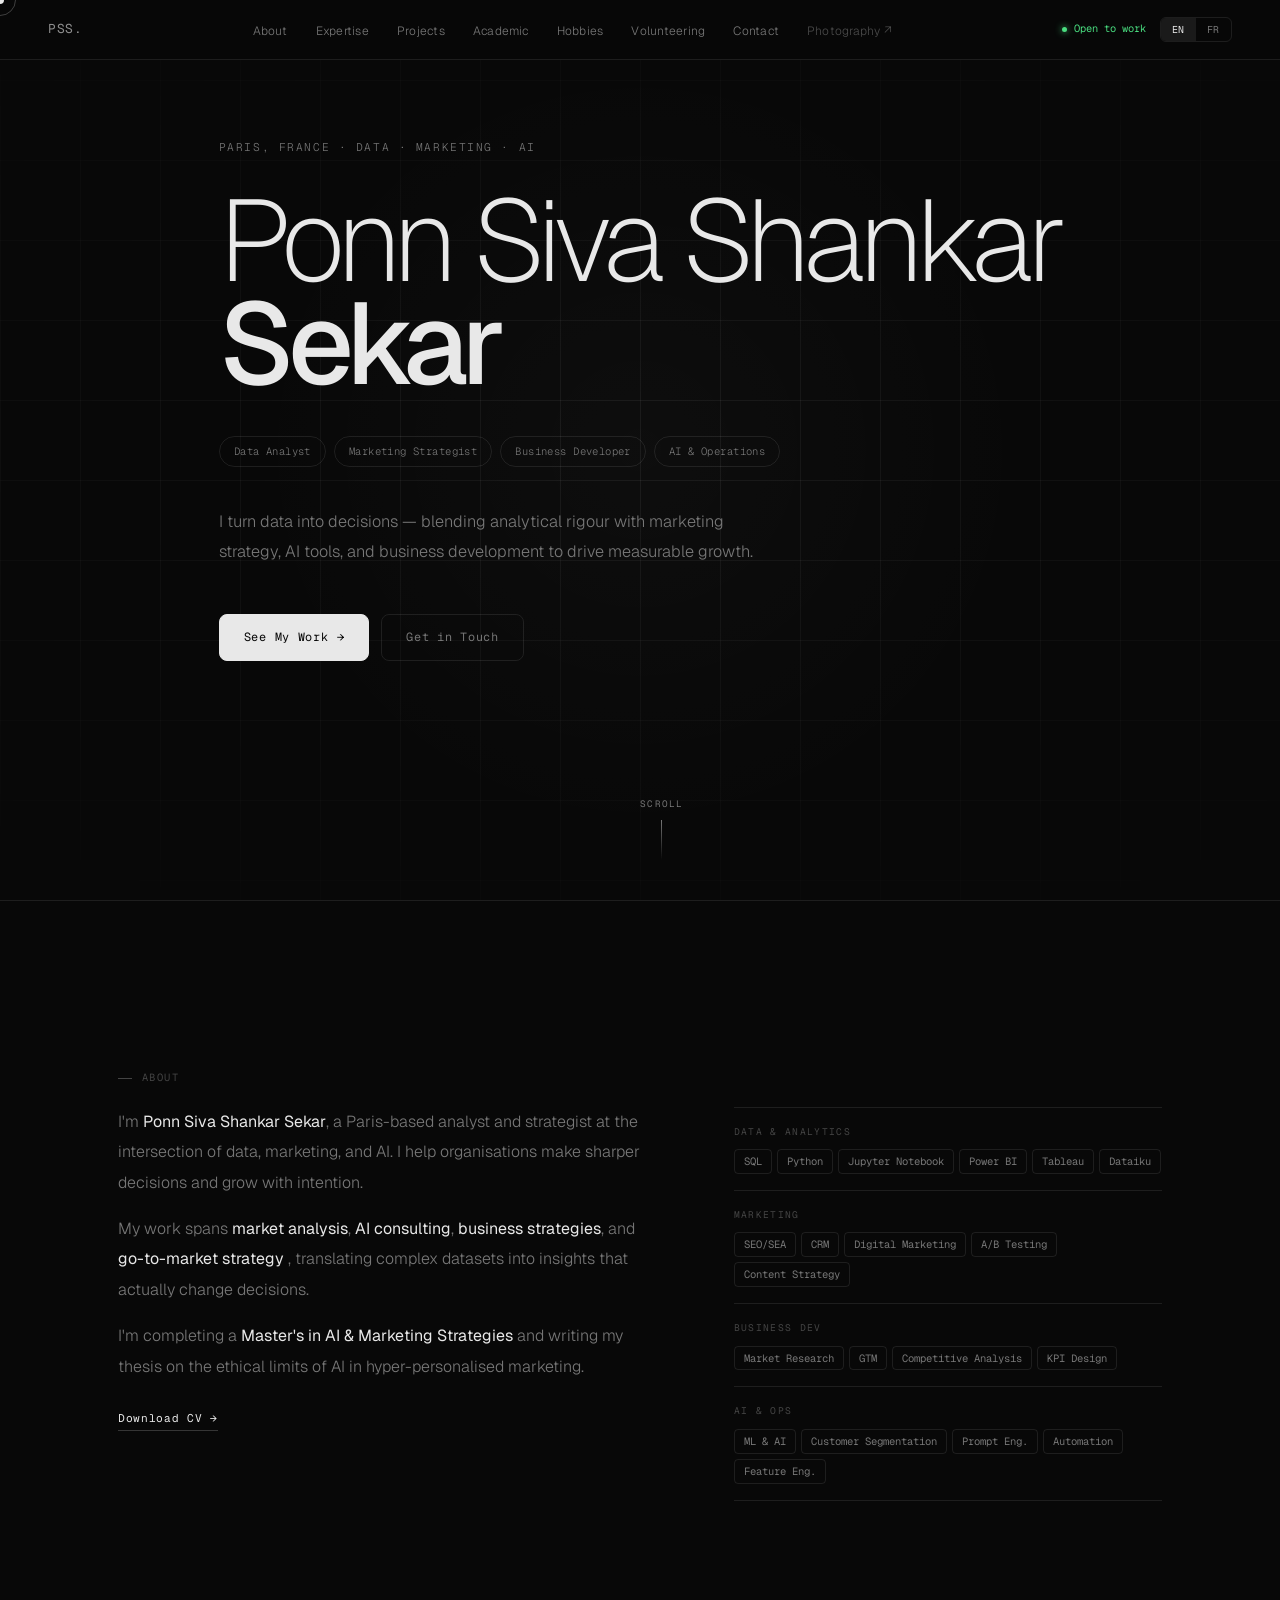
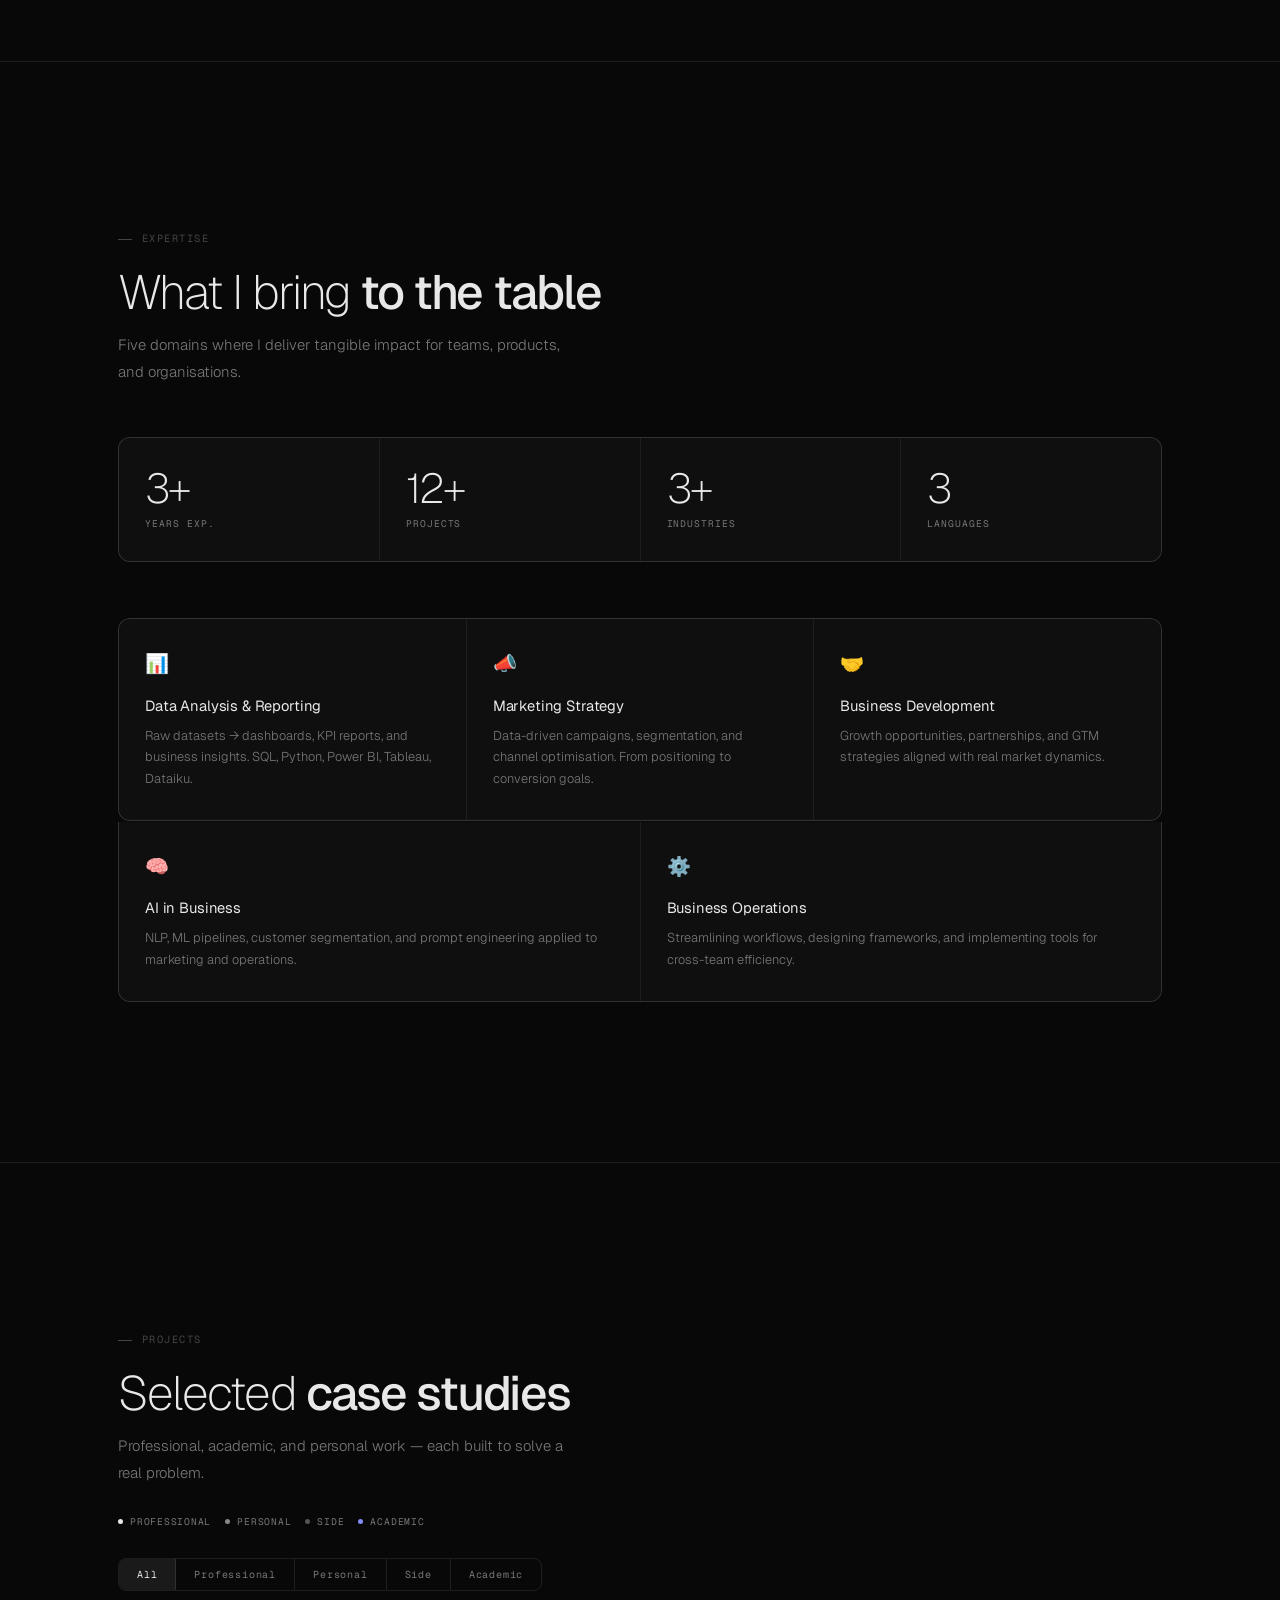
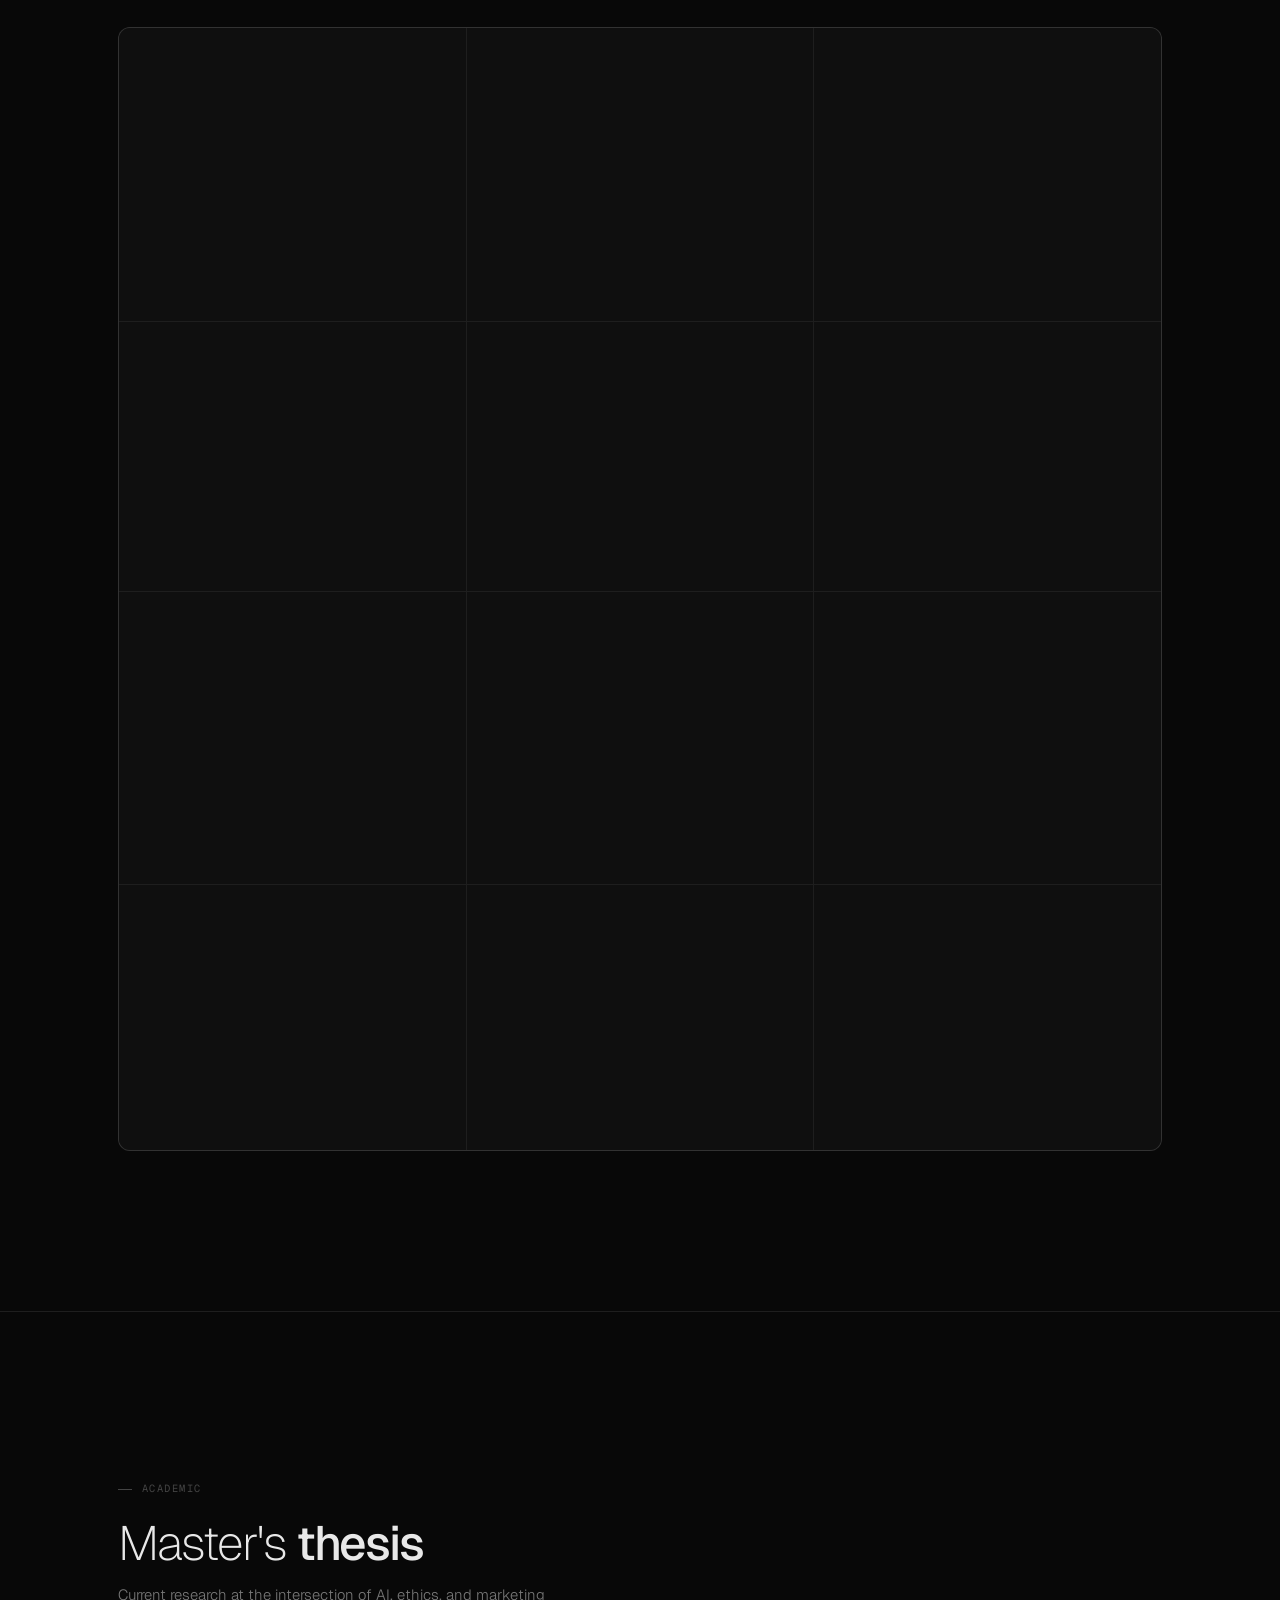
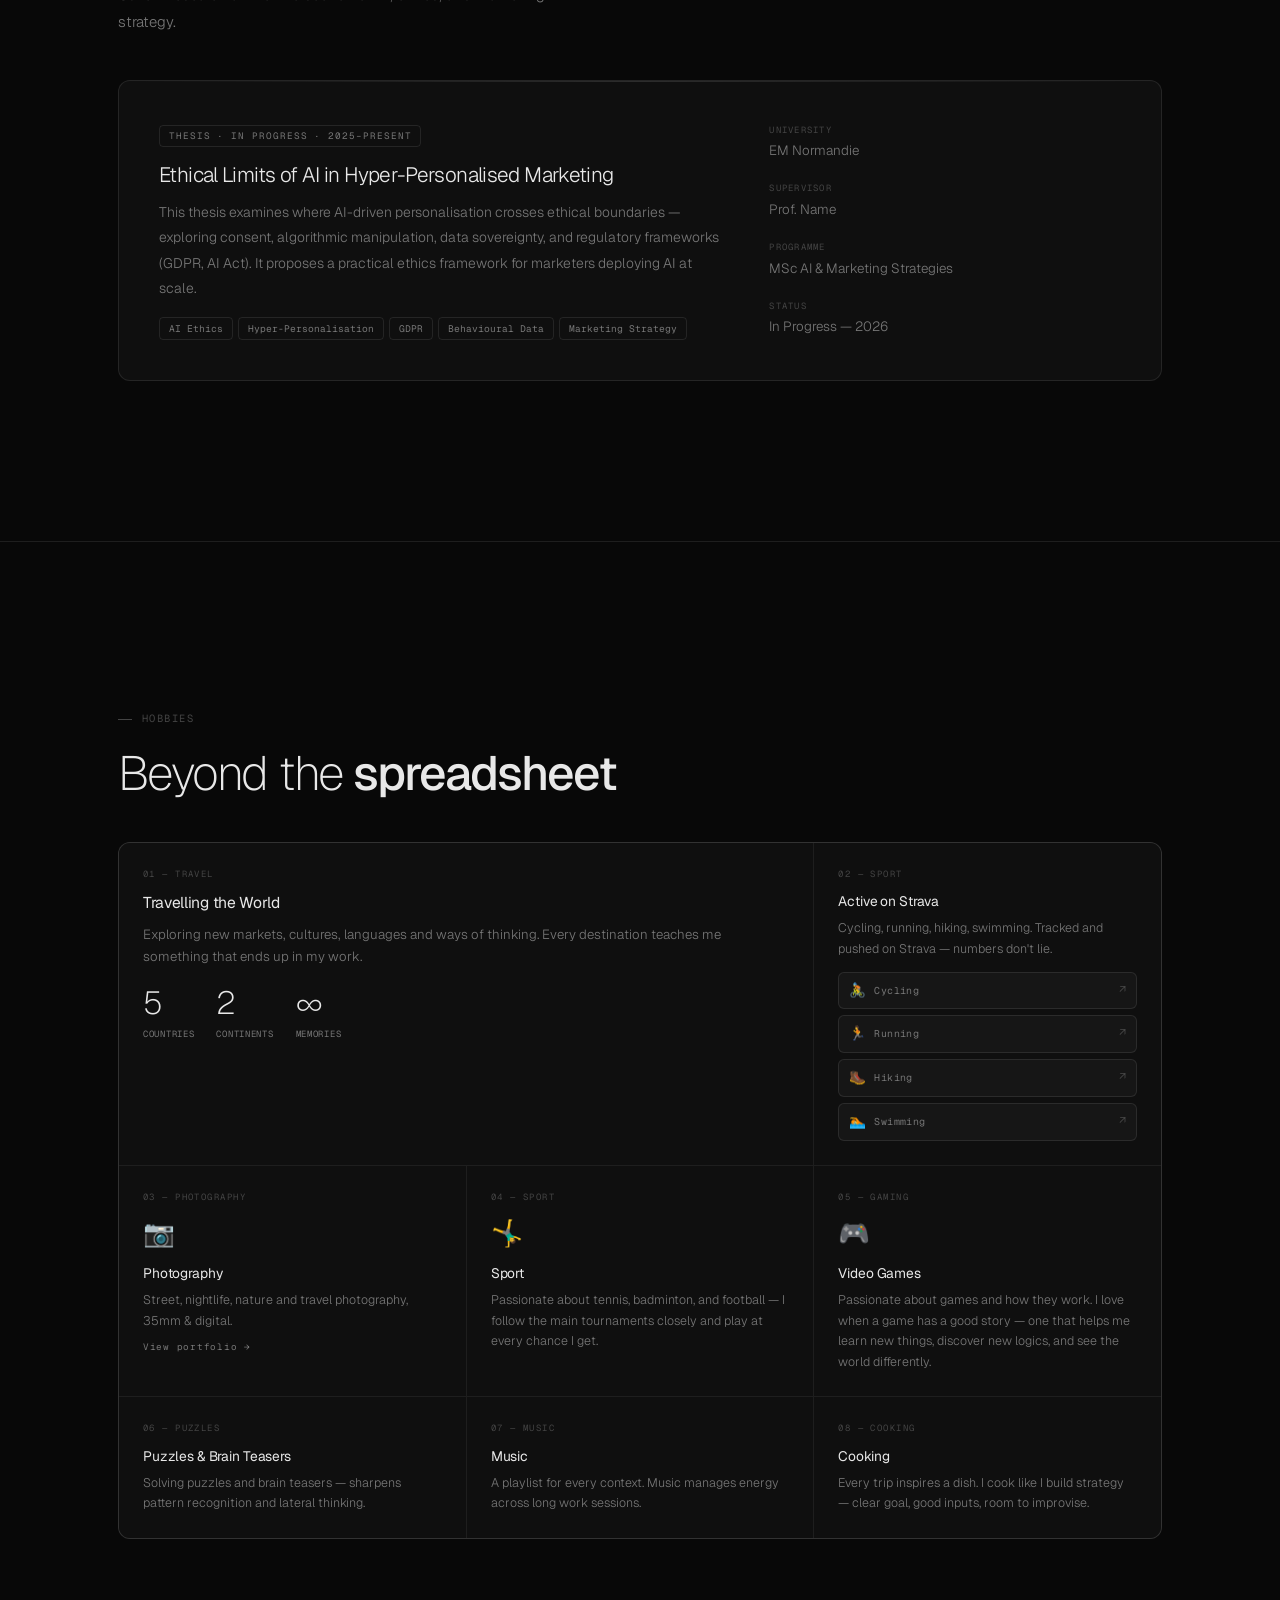
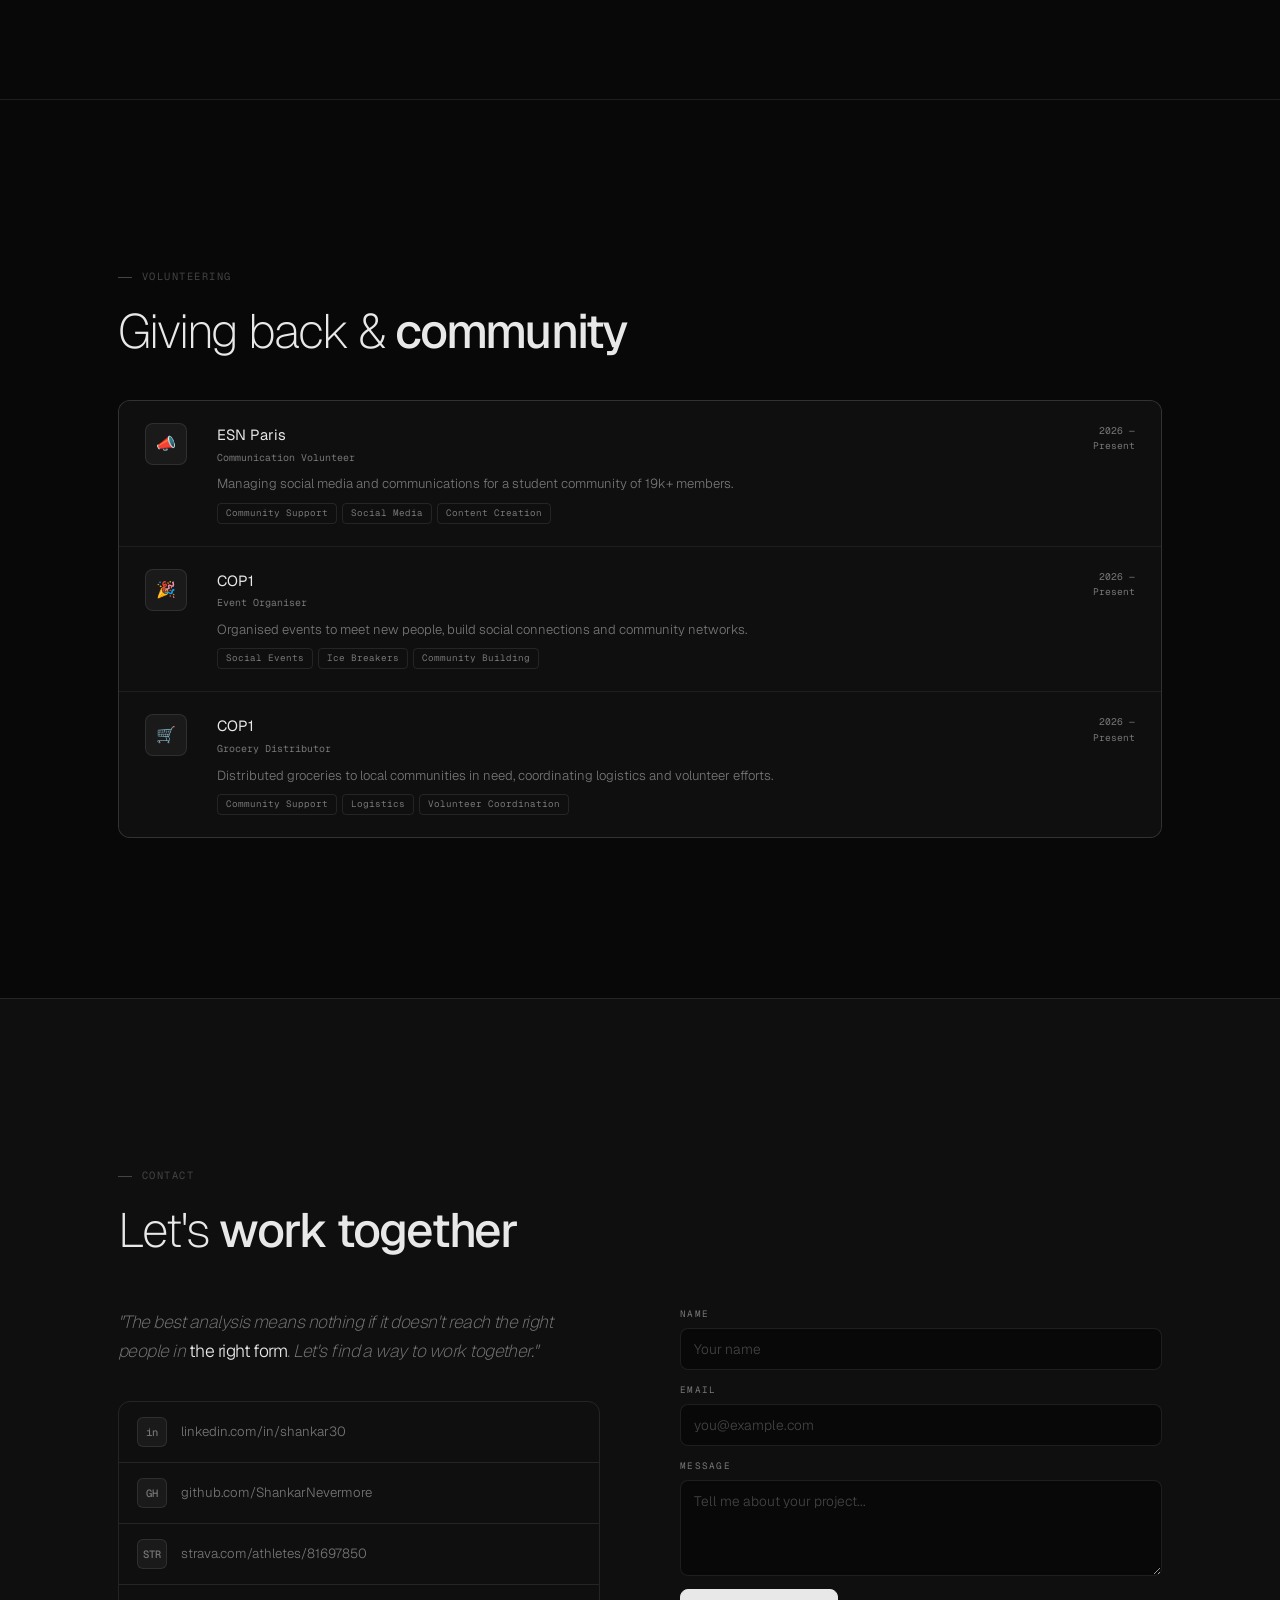
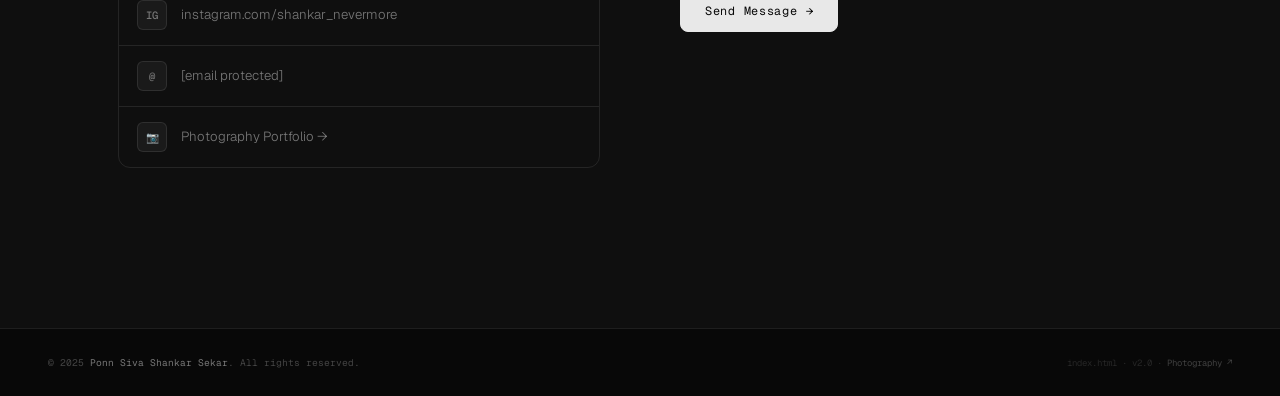
==== commit 7a7f8d79: "Add files via upload" ====
--- a/index.html
+++ b/index.html
@@ -337,7 +337,7 @@
     <div data-r>
       <div class="about-body">
         <p data-t="a.p1">I'm <b>Ponn Siva Shankar Sekar</b>, a Paris-based analyst and strategist at the intersection of data, marketing, and AI. I help organisations make sharper decisions and grow with intention.</p>
-        <p data-t="a.p2">My work spans <b>market analysis</b>, <b>AI consulting</b>, and <b>go-to-market strategy</b> — translating complex datasets into insights that actually change decisions.</p>
+        <p data-t="a.p2">My work spans <b>market analysis</b>, <b>AI consulting</b>, <b>business strategies</b>, and <b>go-to-market strategy</b> , translating complex datasets into insights that actually change decisions.</p>
         <p data-t="a.p3">I'm completing a <b>Master's in AI &amp; Marketing Strategies</b> and writing my thesis on the ethical limits of AI in hyper-personalised marketing.</p>
       </div>
       <a href="documents\Ponn Siva Shankar SEKAR  P&G.pdf" class="cv-link magnetic" data-scramble data-t="a.cv">Download CV →</a>
@@ -545,16 +545,16 @@
       <a href="photography.html" class="photo-link" data-t="bc.ph.a">View portfolio →</a>
     </div>
     <div class="bc bc-football">
-      <span class="bc-lbl" data-t="bc.fb.l">04 — Football</span>
-      <span class="hobby-icon">⚽</span>
-      <h3 class="bc-h-sm" data-t="bc.fb.h">Football</h3>
-      <p class="bc-p-sm" data-t="bc.fb.p">Playing and watching. xG, pressing metrics, and tactical analysis — feeds right into how I think about performance at work.</p>
+      <span class="bc-lbl" data-t="bc.fb.l">04 — Sport </span>
+      <span class="hobby-icon">🤸‍♂️</span>
+      <h3 class="bc-h-sm" data-t="bc.fb.h">Sport</h3>
+      <p class="bc-p-sm" data-t="bc.fb.p">Passionate about tennis, badminton, and football — I follow the main tournaments closely and play at every chance I get.</p>
     </div>
     <div class="bc bc-gaming">
       <span class="bc-lbl" data-t="bc.gm.l">05 — Gaming</span>
       <span class="hobby-icon">🎮</span>
       <h3 class="bc-h-sm" data-t="bc.gm.h">Video Games</h3>
-      <p class="bc-p-sm" data-t="bc.gm.p">Strategy, open world, and narrative-driven games. Systems thinking and resource optimisation transfer surprisingly well to business problems.</p>
+      <p class="bc-p-sm" data-t="bc.gm.p">Passionate about games and how they work. I love when a game has a good story — one that helps me learn new things, discover new logics, and see the world differently.</p>
     </div>
     <div class="bc bc-reading">
       <span class="bc-lbl" data-t="bc.pu.l">06 — Puzzles</span>
@@ -623,7 +623,8 @@
         <a href="https://www.linkedin.com/in/shankar30/" target="_blank" class="con-link"><div class="cl-ico">in</div><span class="cl-txt">linkedin.com/in/shankar30</span></a>
         <a href="https://github.com/ShankarNevermore"    target="_blank" class="con-link"><div class="cl-ico">GH</div><span class="cl-txt">github.com/ShankarNevermore</span></a>
         <a href="https://www.strava.com/athletes/81697850" target="_blank" class="con-link"><div class="cl-ico">STR</div><span class="cl-txt">strava.com/athletes/81697850</span></a>
-        <a href="mailto:ponnsivashankars@gmail.com" class="con-link"><div class="cl-ico">@</div><span class="cl-txt">ponnsivashankars@gmail.com</span></a>
+        <a href="https://www.instagram.com/shankar_nevermore/" target="_blank" class="con-link"><div class="cl-ico">IG</div><span class="cl-txt">instagram.com/shankar_nevermore</span></a>     
+        <a href="/cdn-cgi/l/email-protection#95e5fafbfbe6fce3f4e6fdf4fbfef4e7e6d5f2f8f4fcf9bbf6faf8" class="con-link"><div class="cl-ico">@</div><span class="cl-txt"><span class="__cf_email__" data-cfemail="7707181919041e0116041f16191c16050437101a161e1b5914181a">[email&#160;protected]</span></span></a>
         <a href="photography.html" class="con-link"><div class="cl-ico">📷</div><span class="cl-txt" data-t="c.pl">Photography Portfolio →</span></a>
       </div>
     </div>
@@ -644,7 +645,7 @@
   <p style="font-size:.56rem;opacity:.5">index.html · v2.0 · <a href="photography.html">Photography ↗</a></p>
 </footer>
 
-<script>
+<script data-cfasync="false" src="/cdn-cgi/scripts/5c5dd728/cloudflare-static/email-decode.min.js"></script><script>
 /* ══════════════════════════════════════════
    FULL i18n — every text node on the page
 ══════════════════════════════════════════ */
@@ -659,7 +660,7 @@
   "r1":"Data Analyst","r2":"Marketing Strategist","r3":"Business Developer","r4":"AI & Operations",
   "sl.about":"About","sl.exp":"Expertise","sl.proj":"Projects","sl.ac":"Academic","sl.hob":"Hobbies","sl.vol":"Volunteering","sl.con":"Contact",
   "a.p1":"I'm <b>Ponn Siva Shankar Sekar</b>, a Paris-based analyst and strategist at the intersection of data, marketing, and AI. I help organisations make sharper decisions and grow with intention.",
-  "a.p2":"My work spans <b>market analysis</b>, <b>AI consulting</b>, and <b>go-to-market strategy</b> — translating complex datasets into insights that actually change decisions.",
+  "a.p2":"My work spans <b>market analysis</b>, <b>AI consulting</b>, <b>business strategies</b>, and <b>go-to-market strategy</b> , translating complex datasets into insights that actually change decisions.",
   "a.p3":"I'm completing a <b>Master's in AI &amp; Marketing Strategies</b> and writing my thesis on the ethical limits of AI in hyper-personalised marketing.",
   "a.cv":"Download CV →",
   "sg.d":"Data & Analytics","sg.m":"Marketing","sg.b":"Business Dev","sg.a":"AI & Ops",
@@ -695,8 +696,8 @@
   "bc.sp.l":"02 — Sport","bc.sp.h":"Active on Strava","bc.sp.p":"Cycling, running, hiking, swimming. Tracked and pushed on Strava — numbers don't lie.",
   "str.cy":"Cycling","str.ru":"Running","str.hi":"Hiking","str.sw":"Swimming",
   "bc.ph.l":"03 — Photography","bc.ph.h":"Photography","bc.ph.p":"Street, nightlife, nature and travel photography, 35mm & digital.","bc.ph.a":"View portfolio →",
-  "bc.fb.l":"04 — Football","bc.fb.h":"Football","bc.fb.p":"Playing and watching. xG, pressing metrics, and tactical analysis — feeds right into how I think about performance at work.",
-  "bc.gm.l":"05 — Gaming","bc.gm.h":"Video Games","bc.gm.p":"Strategy, open world, and narrative-driven games. Systems thinking transfers well to business problems.",
+  "bc.fb.l":"04 — Sport","bc.fb.h":"Sport","bc.fb.p":"Passionate about tennis, badminton, and football — I follow the main tournaments closely and play at every chance I get.",
+  "bc.gm.l":"05 — Gaming","bc.gm.h":"Video Games","bc.gm.p":"Passionate about games and how they work. I love when a game has a good story — one that helps me learn new things, discover new logics, and see the world differently.",
   "bc.pu.l":"06 — Puzzles","bc.pu.h":"Puzzles & Brain Teasers","bc.pu.p":"Solving puzzles and brain teasers — sharpens pattern recognition and lateral thinking.",
   "bc.mu.l":"07 — Music","bc.mu.h":"Music","bc.mu.p":"A playlist for every context. Music manages energy across long work sessions.",
   "bc.co.l":"08 — Cooking","bc.co.h":"Cooking","bc.co.p":"Every trip inspires a dish. I cook like I build strategy — clear goal, good inputs, room to improvise.",
@@ -754,8 +755,8 @@
   "bc.sp.l":"02 — Sport","bc.sp.h":"Actif sur Strava","bc.sp.p":"Cyclisme, course, randonnée, natation. Suivi sur Strava — les chiffres ne mentent pas.",
   "str.cy":"Cyclisme","str.ru":"Course","str.hi":"Randonnée","str.sw":"Natation",
   "bc.ph.l":"03 — Photographie","bc.ph.h":"Photographie","bc.ph.p":"Photo de rue, nuit, nature et voyage, argentique & numérique.","bc.ph.a":"Voir le portfolio →",
-  "bc.fb.l":"04 — Football","bc.fb.h":"Football","bc.fb.p":"Jouer et regarder. xG, pressing, analyse tactique — nourrit directement ma façon de penser la performance.",
-  "bc.gm.l":"05 — Jeux vidéo","bc.gm.h":"Jeux vidéo","bc.gm.p":"Stratégie, open world et jeux narratifs. La pensée systémique se transfère bien aux problèmes business.",
+  "bc.fb.l":"04 — Sport","bc.fb.h":"Sport","bc.fb.p":"Passionné par le tennis, le badminton et le football — je suis les grands tournois de près et joue dès que j'en ai l'occasion.",
+  "bc.gm.l":"05 — Jeux vidéo","bc.gm.h":"Jeux vidéo","bc.gm.p":"Passionné par les jeux et leur fonctionnement. J'adore quand un jeu a une bonne histoire — qui m'aide à apprendre de nouvelles choses, découvrir de nouvelles logiques et voir le monde autrement.",
   "bc.pu.l":"06 — Puzzles","bc.pu.h":"Puzzles & Casse-têtes","bc.pu.p":"Résoudre des puzzles — aiguise la reconnaissance de schémas et la pensée latérale.",
   "bc.mu.l":"07 — Musique","bc.mu.h":"Musique","bc.mu.p":"Une playlist pour chaque contexte. La musique gère l'énergie lors des longues sessions de travail.",
   "bc.co.l":"08 — Cuisine","bc.co.h":"Cuisine","bc.co.p":"Chaque voyage inspire un plat. Je cuisine comme je construis une stratégie.",
@@ -887,7 +888,7 @@
 
   try {
     // Using Formspree — replace xyzabcde with your actual form ID
-    const res = await fetch('https://formspree.io/f/YOUR_FORM_ID', {
+    const res = await fetch('https://formspree.io/f/xlgprlgp', {
       method:'POST',
       headers:{'Content-Type':'application/json','Accept':'application/json'},
       body: JSON.stringify({name, email, message:msg,
@@ -908,7 +909,7 @@
     // Fallback: open mailto so the message is never lost
     const mailtoLink=`mailto:ponnsivashankars@gmail.com?subject=Portfolio contact from ${encodeURIComponent(name)}&body=${encodeURIComponent(msg+'\n\nFrom: '+email)}`;
     status.className='form-status error';
-    status.innerHTML=`${T[lang]['form.err']} <a href="${mailtoLink}" style="color:inherit;text-decoration:underline">Click here to send via email app.</a>`;
+     status.innerHTML=`${T[lang]['form.err']} <a href="${mailtoLink}" style="color:inherit;text-decoration:underline">Click here to send via email app.</a>`;
   }
 
   btn.classList.remove('btn-loading');
@@ -916,4 +917,4 @@
 }
 </script>
 </body>
-</html>
+</html>
